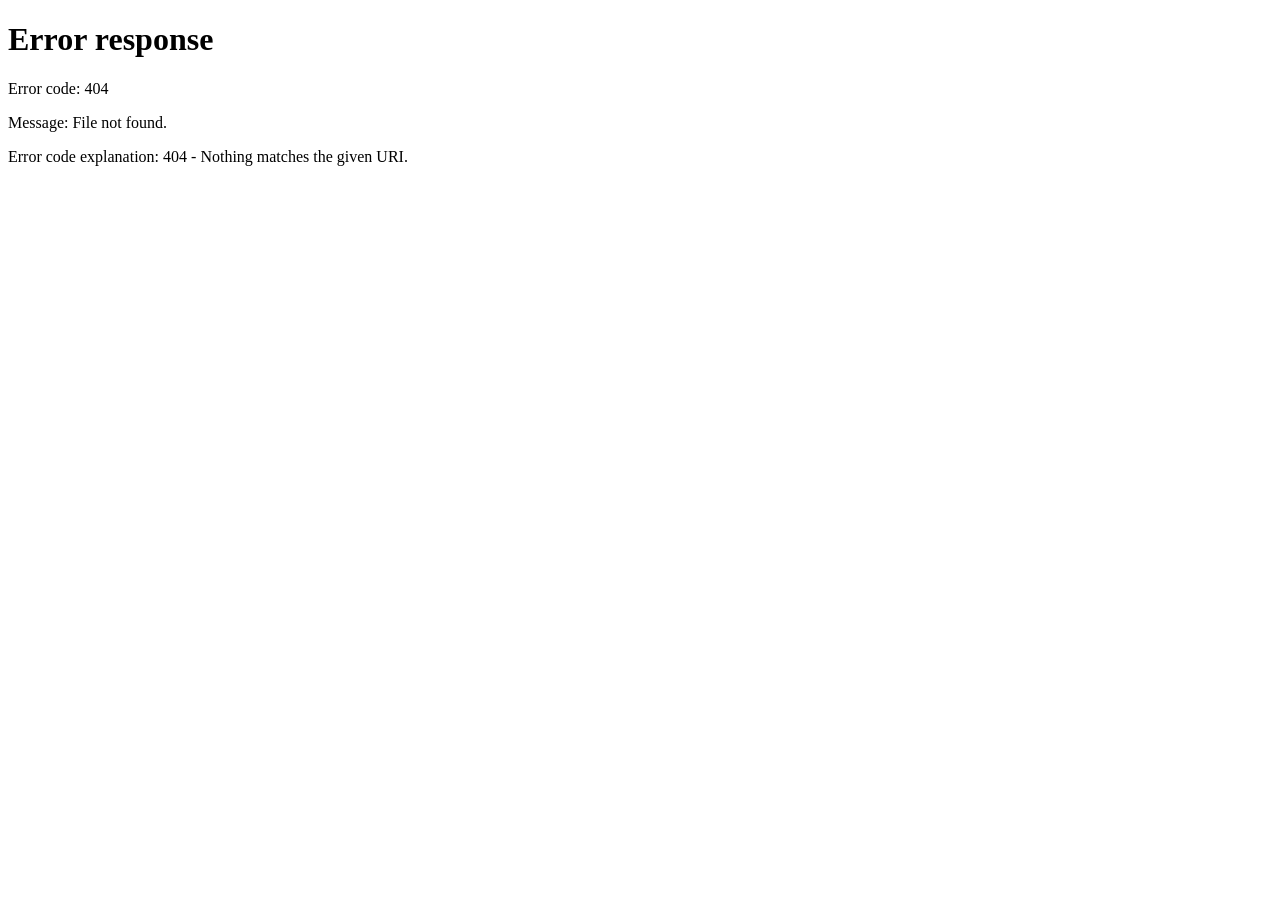
==== static/dashboard.html @ dd9fedff "fix: bind all sidebar platform items and plus icons directly to open Chrome OAuth popup modal" ====
<!DOCTYPE html>
<html lang="tr">
<head>
    <meta charset="UTF-8">
    <meta name="viewport" content="width=device-width, initial-scale=1.0">
    <title>biAjans - Yapay Zeka Sosyal Medya ve Pazarlama Asistanı</title>
    <!-- Google Fonts: Outfit & Plus Jakarta Sans -->
    <link rel="preconnect" href="https://fonts.googleapis.com">
    <link rel="preconnect" href="https://fonts.gstatic.com" crossorigin>
    <link href="https://fonts.googleapis.com/css2?family=Outfit:wght@300;400;500;600;700;800&family=Plus+Jakarta+Sans:wght@300;400;500;600;700&display=swap" rel="stylesheet">
    <!-- FontAwesome Icons -->
    <link rel="stylesheet" href="https://cdnjs.cloudflare.com/ajax/libs/font-awesome/6.4.0/css/all.min.css">
    <link rel="stylesheet" href="styles.css">
</head>
<body>
    <div class="app-layout">
        <!-- Metricool Style Top Bar -->
        <header class="top-bar animate-fade-in">
            <div class="top-bar-left">
                <div class="logo-area" style="cursor: pointer;" id="headerLogoArea">
                    <i class="fa-solid fa-wand-magic-sparkles logo-icon"></i>
                    <span class="logo-text">biAjans</span>
                </div>
                
                <!-- Horizontal Navigation Links (Metricool Signature) -->
                <nav class="top-nav">
                    <a href="#" class="top-nav-item" id="navAnalitik"><i class="fa-solid fa-chart-simple"></i> Analitik</a>
                    <a href="#" class="top-nav-item" id="navRakip"><i class="fa-solid fa-ranking-star"></i> Rakip Analizi</a>
                    <a href="#" class="top-nav-item" id="navRaporlama"><i class="fa-solid fa-file-invoice"></i> Raporlama <span class="tag-new">Yeni</span></a>
                    <a href="#" class="top-nav-item" id="navGelenKutusu"><i class="fa-solid fa-envelope"></i> Gelen Kutusu</a>
                    <a href="#" class="top-nav-item active" id="navPlanlama"><i class="fa-solid fa-calendar-days"></i> Planlama</a>
                    <a href="#" class="top-nav-item" id="navAkilliBaglantilar"><i class="fa-solid fa-link"></i> Akıllı Bağlantılar</a>
                    <a href="#" class="top-nav-item" id="navReklamlar"><i class="fa-solid fa-rectangle-ad"></i> Reklamlar</a>
                    <a href="#" class="top-nav-item" id="navSosyalMedyaUzmanligi"><i class="fa-solid fa-wand-magic-sparkles"></i> Sosyal Medya Uzmanlığı</a>
                </nav>
            </div>

            <div class="top-bar-right">
                <button class="btn-upgrade"><i class="fa-solid fa-crown"></i> Planınızı yükseltin</button>
                <div class="brand-dropdown">
                    <i class="fa-regular fa-user-circle"></i>
                    <select id="brandSelect">
                        <option value="global">Boş marka</option>
                        <option value="coffee">Local Coffee Shop</option>
                        <option value="fitness">Health & Fitness</option>
                    </select>
                </div>
                <div class="menu-sandwich" id="sandwichMenuBtn">
                    <i class="fa-solid fa-bars"></i>
                </div>
                
                <!-- Sandwich Dropdown Menu -->
                <div class="sandwich-dropdown hidden" id="sandwichDropdown">
                    <!-- Section 1 -->
                    <div class="sandwich-item yellow-highlight" id="sandAddBrand">
                        <div class="sandwich-icon-wrap yellow-bg">
                            <i class="fa-solid fa-gem text-yellow"></i>
                        </div>
                        <span>Marka ekle</span>
                    </div>
                    <div class="sandwich-item" id="sandConnections">
                        <div class="sandwich-icon-wrap blue-bg">
                            <i class="fa-solid fa-circle-nodes text-blue"></i>
                        </div>
                        <span>Bağlantılar</span>
                    </div>
                    <div class="sandwich-item" id="sandBrandSettings">
                        <div class="sandwich-icon-wrap blue-bg">
                            <i class="fa-solid fa-gear text-blue"></i>
                        </div>
                        <span>Marka ayarları</span>
                    </div>
                    
                    <div class="sandwich-divider"></div>
                    
                    <!-- Section 2 -->
                    <div class="sandwich-item yellow-highlight" id="sandUserMgmt">
                        <div class="sandwich-icon-wrap yellow-bg">
                            <i class="fa-solid fa-gem text-yellow"></i>
                        </div>
                        <span>Kullanıcı yönetimi</span>
                    </div>
                    <div class="sandwich-item" id="sandPlansBilling">
                        <div class="sandwich-icon-wrap blue-bg">
                            <i class="fa-solid fa-star text-blue"></i>
                        </div>
                        <span>Planlar ve faturalandırma</span>
                    </div>
                    <div class="sandwich-item yellow-highlight" id="sandMyTasks">
                        <div class="sandwich-icon-wrap yellow-bg">
                            <i class="fa-solid fa-gem text-yellow"></i>
                        </div>
                        <span>Görevlerim</span>
                    </div>
                    <div class="sandwich-item" id="sandAccountSettings">
                        <div class="sandwich-icon-wrap blue-bg">
                            <i class="fa-solid fa-gear text-blue"></i>
                        </div>
                        <span>Hesap ayarları</span>
                    </div>
                    
                    <div class="sandwich-spacer"></div>
                    
                    <!-- Footer Section -->
                    <div class="sandwich-item logout-item" id="sandLogout">
                        <div class="sandwich-icon-wrap red-bg">
                            <i class="fa-solid fa-right-from-bracket text-red"></i>
                        </div>
                        <span>Çıkış yap</span>
                    </div>
                </div>
            </div>
        </header>

        <!-- Sidebar & Main Content Wrapper -->
        <div class="workspace-wrapper">
            <!-- biAjans Left Sidebar with Collapsible Accordion Submenus -->
            <aside class="sidebar animate-fade-in">
                <nav class="platform-nav">
                    <a href="#" class="platform-item active" id="ozetBtn">
                        <i class="fa-solid fa-list-check"></i>
                        <span>Özet</span>
                    </a>
                    
                    <span class="platform-section-title">Bağlantılar</span>
                    
                    <!-- Instagram Group -->
                    <div class="platform-group" id="groupInstagram">
                        <a href="#" class="platform-item" id="sideInstagram">
                            <i class="fa-brands fa-instagram text-ig"></i>
                            <span>Instagram</span>
                            <span class="plus-icon" id="plusInstagram"><i class="fa-solid fa-plus"></i></span>
                            <span class="submenu-caret hidden" id="caretInstagram"><i class="fa-solid fa-chevron-right"></i></span>
                            <span class="active-dot hidden" id="dotInstagram"></span>
                        </a>
                        <div class="sidebar-submenu hidden" id="submenuInstagram">
                            <a href="#" class="submenu-item" data-action="analitik" data-platform="Instagram"><i class="fa-solid fa-chart-simple"></i> Analitik</a>
                            <a href="#" class="submenu-item" data-action="gelen-kutusu" data-platform="Instagram"><i class="fa-solid fa-envelope"></i> Gelen Kutusu</a>
                            <a href="#" class="submenu-item" data-action="planlama" data-platform="Instagram"><i class="fa-solid fa-calendar-days"></i> Planlama</a>
                        </div>
                    </div>

                    <!-- Facebook Group -->
                    <div class="platform-group" id="groupFacebook">
                        <a href="#" class="platform-item" id="sideFacebook">
                            <i class="fa-brands fa-facebook text-fb"></i>
                            <span>Facebook</span>
                            <span class="plus-icon" id="plusFacebook"><i class="fa-solid fa-plus"></i></span>
                            <span class="submenu-caret hidden" id="caretFacebook"><i class="fa-solid fa-chevron-right"></i></span>
                            <span class="active-dot hidden" id="dotFacebook"></span>
                        </a>
                        <div class="sidebar-submenu hidden" id="submenuFacebook">
                            <a href="#" class="submenu-item" data-action="analitik" data-platform="Facebook"><i class="fa-solid fa-chart-simple"></i> Analitik</a>
                            <a href="#" class="submenu-item" data-action="gelen-kutusu" data-platform="Facebook"><i class="fa-solid fa-envelope"></i> Gelen Kutusu</a>
                            <a href="#" class="submenu-item" data-action="planlama" data-platform="Facebook"><i class="fa-solid fa-calendar-days"></i> Planlama</a>
                        </div>
                    </div>

                    <!-- TikTok Group -->
                    <div class="platform-group" id="groupTiktok">
                        <a href="#" class="platform-item" id="sideTiktok">
                            <i class="fa-brands fa-tiktok text-tt"></i>
                            <span>TikTok</span>
                            <span class="plus-icon" id="plusTiktok"><i class="fa-solid fa-plus"></i></span>
                            <span class="submenu-caret hidden" id="caretTiktok"><i class="fa-solid fa-chevron-right"></i></span>
                            <span class="active-dot hidden" id="dotTiktok"></span>
                        </a>
                        <div class="sidebar-submenu hidden" id="submenuTiktok">
                            <a href="#" class="submenu-item" data-action="analitik" data-platform="TikTok"><i class="fa-solid fa-chart-simple"></i> Analitik</a>
                            <a href="#" class="submenu-item" data-action="gelen-kutusu" data-platform="TikTok"><i class="fa-solid fa-envelope"></i> Gelen Kutusu</a>
                            <a href="#" class="submenu-item" data-action="planlama" data-platform="TikTok"><i class="fa-solid fa-calendar-days"></i> Planlama</a>
                        </div>
                    </div>

                    <!-- YouTube Group -->
                    <div class="platform-group" id="groupYoutube">
                        <a href="#" class="platform-item" id="sideYoutube">
                            <i class="fa-brands fa-youtube text-yt"></i>
                            <span>YouTube</span>
                            <span class="plus-icon" id="plusYoutube"><i class="fa-solid fa-plus"></i></span>
                            <span class="submenu-caret hidden" id="caretYoutube"><i class="fa-solid fa-chevron-right"></i></span>
                            <span class="active-dot hidden" id="dotYoutube"></span>
                        </a>
                        <div class="sidebar-submenu hidden" id="submenuYoutube">
                            <a href="#" class="submenu-item" data-action="analitik" data-platform="YouTube"><i class="fa-solid fa-chart-simple"></i> Analitik</a>
                            <a href="#" class="submenu-item" data-action="gelen-kutusu" data-platform="YouTube"><i class="fa-solid fa-envelope"></i> Gelen Kutusu</a>
                            <a href="#" class="submenu-item" data-action="planlama" data-platform="YouTube"><i class="fa-solid fa-calendar-days"></i> Planlama</a>
                        </div>
                    </div>

                    <!-- LinkedIn Group (Connected out-of-the-box!) -->
                    <div class="platform-group" id="groupLinkedin">
                        <a href="#" class="platform-item connected" id="sideLinkedin">
                            <i class="fa-brands fa-linkedin text-li"></i>
                            <span>LinkedIn</span>
                            <span class="submenu-caret" id="caretLinkedin"><i class="fa-solid fa-chevron-right"></i></span>
                            <span class="active-dot" id="dotLinkedin"></span>
                        </a>
                        <div class="sidebar-submenu hidden" id="submenuLinkedin">
                            <a href="#" class="submenu-item" data-action="analitik" data-platform="LinkedIn"><i class="fa-solid fa-chart-simple"></i> Analitik</a>
                            <a href="#" class="submenu-item" data-action="gelen-kutusu" data-platform="LinkedIn"><i class="fa-solid fa-envelope"></i> Gelen Kutusu</a>
                            <a href="#" class="submenu-item" data-action="planlama" data-platform="LinkedIn"><i class="fa-solid fa-calendar-days"></i> Planlama</a>
                        </div>
                    </div>

                    <!-- WhatsApp Group -->
                    <div class="platform-group" id="groupWhatsapp">
                        <a href="#" class="platform-item" id="sideWhatsapp">
                            <i class="fa-brands fa-whatsapp" style="color: #25d366;"></i>
                            <span>WhatsApp Business</span>
                            <span class="plus-icon" id="plusWhatsapp"><i class="fa-solid fa-plus"></i></span>
                            <span class="submenu-caret hidden" id="caretWhatsapp"><i class="fa-solid fa-chevron-right"></i></span>
                            <span class="active-dot hidden" id="dotWhatsapp"></span>
                        </a>
                        <div class="sidebar-submenu hidden" id="submenuWhatsapp">
                            <a href="#" class="submenu-item" data-action="analitik" data-platform="WhatsApp"><i class="fa-solid fa-chart-simple"></i> Analitik</a>
                            <a href="#" class="submenu-item" data-action="gelen-kutusu" data-platform="WhatsApp"><i class="fa-solid fa-envelope"></i> Gelen Kutusu</a>
                            <a href="#" class="submenu-item" data-action="planlama" data-platform="WhatsApp"><i class="fa-solid fa-calendar-days"></i> Planlama</a>
                        </div>
                    </div>

                    <!-- Meta Ads Group -->
                    <div class="platform-group" id="groupMetaAds">
                        <a href="#" class="platform-item" id="sideMetaAds">
                            <i class="fa-solid fa-infinity text-fb"></i>
                            <span>Meta Ads</span>
                            <span class="plus-icon" id="plusMetaAds"><i class="fa-solid fa-plus"></i></span>
                            <span class="submenu-caret hidden" id="caretMetaAds"><i class="fa-solid fa-chevron-right"></i></span>
                            <span class="active-dot hidden" id="dotMetaAds"></span>
                        </a>
                        <div class="sidebar-submenu hidden" id="submenuMetaAds">
                            <a href="#" class="submenu-item" data-action="analitik" data-platform="Meta Ads"><i class="fa-solid fa-chart-simple"></i> Analitik</a>
                            <a href="#" class="submenu-item" data-action="reklamlar" data-platform="Meta Ads"><i class="fa-solid fa-rectangle-ad"></i> Reklamlar</a>
                        </div>
                    </div>

                    <!-- Google Ads Group -->
                    <div class="platform-group" id="groupGoogleAds">
                        <a href="#" class="platform-item" id="sideGoogleAds">
                            <i class="fa-solid fa-rectangle-ad" style="color: #f9ab00;"></i>
                            <span>Google Ads</span>
                            <span class="plus-icon" id="plusGoogleAds"><i class="fa-solid fa-plus"></i></span>
                            <span class="submenu-caret hidden" id="caretGoogleAds"><i class="fa-solid fa-chevron-right"></i></span>
                            <span class="active-dot hidden" id="dotGoogleAds"></span>
                        </a>
                        <div class="sidebar-submenu hidden" id="submenuGoogleAds">
                            <a href="#" class="submenu-item" data-action="analitik" data-platform="Google Ads"><i class="fa-solid fa-chart-simple"></i> Analitik</a>
                            <a href="#" class="submenu-item" data-action="reklamlar" data-platform="Google Ads"><i class="fa-solid fa-rectangle-ad"></i> Reklamlar</a>
                        </div>
                    </div>

                    <!-- TikTok Ads Group -->
                    <div class="platform-group" id="groupTiktokAds">
                        <a href="#" class="platform-item" id="sideTiktokAds">
                            <i class="fa-brands fa-tiktok text-tt"></i>
                            <span>TikTok Ads</span>
                            <span class="plus-icon" id="plusTiktokAds"><i class="fa-solid fa-plus"></i></span>
                            <span class="submenu-caret hidden" id="caretTiktokAds"><i class="fa-solid fa-chevron-right"></i></span>
                            <span class="active-dot hidden" id="dotTiktokAds"></span>
                        </a>
                        <div class="sidebar-submenu hidden" id="submenuTiktokAds">
                            <a href="#" class="submenu-item" data-action="analitik" data-platform="TikTok Ads"><i class="fa-solid fa-chart-simple"></i> Analitik</a>
                            <a href="#" class="submenu-item" data-action="reklamlar" data-platform="TikTok Ads"><i class="fa-solid fa-rectangle-ad"></i> Reklamlar</a>
                        </div>
                    </div>
                    
                    <button class="btn-add-connection"><i class="fa-solid fa-plus"></i> Daha fazla bağlantı</button>
                </nav>

                <!-- Sidebar Footer Links -->
                <div class="sidebar-footer">
                    <a href="#" class="footer-item" id="sideRaporlama"><i class="fa-solid fa-file-export"></i> Raporlama <span class="tag-new">Yeni</span></a>
                    <a href="#" class="footer-item" id="sideHashtag"><i class="fa-solid fa-hashtag"></i> Hashtag Takipçisi</a>
                    <a href="#" class="footer-item" id="sideRakip"><i class="fa-solid fa-ranking-star"></i> Rakip Analizi</a>
                    <a href="#" class="footer-item" id="sideCRM"><i class="fa-solid fa-users-viewfinder" style="color: #6366f1;"></i> AI CRM & Satış Paneli <span class="tag-new">Yeni</span></a>
                    <a href="#" class="footer-item" id="sideKlavuz"><i class="fa-solid fa-circle-question"></i> Bağlantı Kılavuzu</a>
                    <a href="#" class="footer-item" id="hesapAyarlariSideBtn"><i class="fa-solid fa-circle-user"></i> Hesap ayarları</a>
                    <a href="#" class="footer-item" id="markaAyarlariSideBtn"><i class="fa-solid fa-sliders"></i> Marka ayarları</a>
                    <a href="#" class="footer-item" id="markaAyarlariBtn" style="display:none;"></a>
                </div>
            </aside>

            <!-- Main Scrollable Workspace (Light Theme Dashboard) -->
            <div class="main-content">
                <div class="workspace-area">
                    <!-- biAjans Command Center Dashboard -->
                    <main class="dashboard-grid">
                        <!-- Welcome Header Banner -->
                        <div class="dashboard-welcome-banner animate-slide-up">
                            <div class="welcome-text-container">
                                <h1 id="dashboardWelcomeHeader">Merhaba! 👋</h1>
                                <p>Markanızın performansını, sosyal medya yönetimini, yayın takvimini ve planlanan içeriklerini tek bir akıllı panelden yönetin.</p>
                            </div>
                            <div class="brand-quick-badge" id="dashboardBrandBadge">
                                <img id="dashboardBrandAvatar" src="https://images.unsplash.com/photo-1534528741775-53994a69daeb?w=80&q=80" alt="Brand Logo">
                                <div>
                                    <span class="brand-badge-industry" id="dashboardBrandIndustry">-</span>
                                    <span class="brand-badge-status"><i class="fa-solid fa-circle-check"></i> Aktif Marka</span>
                                </div>
                            </div>
                        </div>

                        <!-- 4-Column Stats Grid -->
                        <div class="dashboard-stats-grid animate-slide-up">
                            <div class="stat-card glass-card">
                                <div class="stat-icon-wrapper ig-bg"><i class="fa-solid fa-chart-line"></i></div>
                                <div class="stat-info">
                                    <span class="stat-label">Toplam Etkileşim</span>
                                    <h3 id="statEngagement">-</h3>
                                    <span class="stat-change positive"><i class="fa-solid fa-arrow-trend-up"></i> +12.4%</span>
                                </div>
                            </div>
                            <div class="stat-card glass-card">
                                <div class="stat-icon-wrapper fb-bg"><i class="fa-regular fa-calendar-days"></i></div>
                                <div class="stat-info">
                                    <span class="stat-label">Planlanmış Gönderi</span>
                                    <h3 id="statScheduled">-</h3>
                                    <span class="stat-subtext">Bu ay yayınlanacak</span>
                                </div>
                            </div>
                            <div class="stat-card glass-card">
                                <div class="stat-icon-wrapper ad-bg"><i class="fa-solid fa-wallet"></i></div>
                                <div class="stat-info">
                                    <span class="stat-label">Aylık Reklam Bütçesi</span>
                                    <h3 id="statBudget">-</h3>
                                    <span class="stat-subtext" id="statBudgetPeriod">Haziran Dönemi</span>
                                </div>
                            </div>
                            <div class="stat-card glass-card">
                                <div class="stat-icon-wrapper health-bg"><i class="fa-solid fa-heart-pulse"></i></div>
                                <div class="stat-info">
                                    <span class="stat-label">Bağlantı Sağlığı</span>
                                    <h3 id="statHealth">-</h3>
                                    <span class="stat-health-bar-container">
                                        <span class="stat-health-bar" id="statHealthBar" style="width: 0%"></span>
                                    </span>
                                </div>
                            </div>
                        </div>

                        <!-- Split Two-Column Workspace Layout -->
                        <div class="dashboard-workspace-grid">
                            <!-- Left Column: Composer Form and Results -->
                            <div class="workspace-left-column">
                                <!-- AI Post Composer Card -->
                                <section class="card input-section animate-slide-up">
                            <div class="card-header" style="flex-wrap: wrap; gap: 10px;">
                                <div style="display: flex; align-items: center; gap: 8px;">
                                    <span class="badge-ai">AI ENGINE</span>
                                    <h2>AI Çok Kanallı İçerik Planlayıcı (Composer)</h2>
                                </div>
                                <div style="display: flex; align-items: center; gap: 8px; background: #f1f5f9; padding: 5px 12px; border-radius: 20px; border: 1px solid #e2e8f0;">
                                    <i class="fa-solid fa-brain" style="color: #6366f1; font-size: 11px;"></i>
                                    <span style="font-size: 10px; font-weight: 800; text-transform: uppercase; color: #475569; letter-spacing: 0.5px; margin-right: 4px;">Model:</span>
                                    <select id="openrouterModelSelectComposer" style="background: transparent; border: none; color: #0f172a; font-size: 11.5px; font-weight: 700; outline: none; cursor: pointer; padding: 2px 20px 2px 0; -webkit-appearance: none; -moz-appearance: none; appearance: none; background-image: url('data:image/svg+xml;charset=US-ASCII,%3Csvg%20xmlns%3D%22http%3A%2F%2Fwww.w3.org%2F2000%2Fsvg%22%20width%3D%22292.4%22%20height%3D%22292.4%22%3E%3Cpath%20fill%3D%22%23475569%22%20d%3D%22M287%2069.4a17.6%2017.6%200%200%200-13-5.4H18.4c-5%200-9.3%201.8-12.9%205.4A17.6%2017.6%200%200%200%200%2082.2c0%205%201.8%209.3%205.4%2012.9l128%20127.9c3.6%203.6%207.8%205.4%2012.8%205.4s9.2-1.8%2012.8-5.4L287%2095c3.5-3.5%205.4-7.8%205.4-12.8%200-5-1.9-9.2-5.5-12.8z%22%2F%3E%3C%2Fsvg%3E'); background-repeat: no-repeat; background-position: right center; background-size: 8px auto;">
                                        <optgroup label="Sistem Varsayılanı">
                                            <option value="default" style="background-color: #ffffff; color: #0f172a;">Sistem Varsayılanı (Gemini 1.5 Pro)</option>
                                        </optgroup>
                                        <optgroup label="OpenRouter">
                                            <option value="openai/gpt-5.5" style="background-color: #ffffff; color: #0f172a;">openai/gpt-5.5 (GPT-5.5 Flagship)</option>
                                            <option value="openai/gpt-5.5-pro" style="background-color: #ffffff; color: #0f172a;">openai/gpt-5.5-pro (GPT-5.5 Pro)</option>
                                            <option value="openai/gpt-5-mini" style="background-color: #ffffff; color: #0f172a;">openai/gpt-5-mini (GPT-5 Mini)</option>
                                            <option value="anthropic/claude-fable-5" style="background-color: #ffffff; color: #0f172a;">anthropic/claude-fable-5 (Claude Fable 5 Flagship)</option>
                                            <option value="anthropic/claude-opus-4.8" style="background-color: #ffffff; color: #0f172a;">anthropic/claude-opus-4.8 (Claude Opus 4.8)</option>
                                            <option value="google/gemini-3.5-flash" style="background-color: #ffffff; color: #0f172a;">google/gemini-3.5-flash (Gemini 3.5 Flash)</option>
                                            <option value="google/gemini-3.1-pro-preview" style="background-color: #ffffff; color: #0f172a;">google/gemini-3.1-pro (Gemini 3.1 Pro)</option>
                                            <option value="deepseek/deepseek-v4-pro" style="background-color: #ffffff; color: #0f172a;">deepseek/deepseek-v4-pro (DeepSeek V4 Pro)</option>
                                            <option value="deepseek/deepseek-r1" style="background-color: #ffffff; color: #0f172a;">deepseek/deepseek-r1 (DeepSeek R1)</option>
                                            <option value="qwen/qwen3.7-max" style="background-color: #ffffff; color: #0f172a;">qwen/qwen3.7-max (Qwen 3.7 Max)</option>
                                            <option value="x-ai/grok-4.3" style="background-color: #ffffff; color: #0f172a;">x-ai/grok-4.3 (Grok 4.3)</option>
                                            <option value="google/gemma-4-31b-it:free" style="background-color: #ffffff; color: #0f172a;">google/gemma-4-31b-it:free (Ücretsiz Gemma 4)</option>
                                            <option value="deepseek/deepseek-r1:free" style="background-color: #ffffff; color: #0f172a;">deepseek/deepseek-r1:free (Ücretsiz DeepSeek R1)</option>
                                        </optgroup>
                                        <optgroup label="OpenAI (Direkt)">
                                            <option value="openai:gpt-5.5" style="background-color: #ffffff; color: #0f172a;">gpt-5.5 (GPT-5.5 Flagship)</option>
                                            <option value="openai:gpt-5-mini" style="background-color: #ffffff; color: #0f172a;">gpt-5-mini (GPT-5 Mini)</option>
                                            <option value="openai:gpt-4o" style="background-color: #ffffff; color: #0f172a;">gpt-4o (GPT-4o)</option>
                                            <option value="openai:gpt-4o-mini" style="background-color: #ffffff; color: #0f172a;">gpt-4o-mini (GPT-4o Mini)</option>
                                            <option value="openai:o1" style="background-color: #ffffff; color: #0f172a;">o1 (OpenAI o1)</option>
                                            <option value="openai:o3-mini" style="background-color: #ffffff; color: #0f172a;">o3-mini (OpenAI o3-mini)</option>
                                        </optgroup>
                                        <optgroup label="Anthropic Claude (Direkt)">
                                            <option value="anthropic:claude-fable-5" style="background-color: #ffffff; color: #0f172a;">claude-fable-5 (Claude Fable 5 Flagship)</option>
                                            <option value="anthropic:claude-opus-4.8" style="background-color: #ffffff; color: #0f172a;">claude-opus-4.8 (Claude Opus 4.8)</option>
                                            <option value="anthropic:claude-3-7-sonnet-20250219" style="background-color: #ffffff; color: #0f172a;">claude-3-7-sonnet (Claude 3.7 Sonnet)</option>
                                        </optgroup>
                                        <optgroup label="Google Gemini (Direkt)">
                                            <option value="gemini:gemini-3.5-flash" style="background-color: #ffffff; color: #0f172a;">gemini-3.5-flash (Gemini 3.5 Flash)</option>
                                            <option value="gemini:gemini-3.1-pro-preview" style="background-color: #ffffff; color: #0f172a;">gemini-3.1-pro (Gemini 3.1 Pro)</option>
                                            <option value="gemini:gemini-2.5-flash" style="background-color: #ffffff; color: #0f172a;">gemini-2.5-flash (Gemini 2.5 Flash)</option>
                                            <option value="gemini:gemini-2.5-pro" style="background-color: #ffffff; color: #0f172a;">gemini-2.5-pro (Gemini 2.5 Pro)</option>
                                        </optgroup>
                                    </select>
                                </div>
                            </div>
                            <p class="description">Kampanya veya ürün fikrinizi buraya yazın. OpenRouter Yapay Zeka asistanı; bağlı tüm kanallarınız için tek tıkla etkileyici açıklamalar, kancalar, video senaryoları ve yapay zeka görsel promptları hazırlayacaktır.</p>
                            
                            <form id="generateForm" class="prompt-form">
                                <div class="textarea-wrapper">
                                    <textarea 
                                        id="userPrompt" 
                                        placeholder="Örn: Gurme lezzet arayan kahveseverler için özel taze kavrulmuş Etiyopya çekirdeklerimizin lansmanını yapıyoruz. Kokusu ve aroması üzerinde duran dikkat çekici lansman içerikleri tasarla..."
                                        required></textarea>
                                    <div class="char-count"><span id="charNum">0</span> karakter</div>
                                </div>
                                <div style="display: grid; grid-template-columns: 1fr 1fr; gap: 12px; margin-top: 10px;">
                                    <input type="url" id="mediaUrlInput" class="form-control" placeholder="Görsel veya Video URL'si..." style="padding: 12px; background: #26273b; border: 1px solid #363a4f; color: white; border-radius: 8px; width: 100%; box-sizing: border-box;" />
                                    <div style="position: relative; overflow: hidden; display: flex; align-items: center; justify-content: center; border: 1px dashed #4f46e5; border-radius: 8px; background: rgba(79, 70, 229, 0.05); cursor: pointer; height: 44px;">
                                        <span style="font-size: 12px; font-weight: 700; color: #6366f1; font-family: var(--font-body);"><i class="fa-solid fa-cloud-arrow-up"></i> Yerel Medya Yükle</span>
                                        <input type="file" id="postFileInput" accept="image/*,video/*" style="position: absolute; left: 0; top: 0; opacity: 0; width: 100%; height: 100%; cursor: pointer;" />
                                    </div>
                                </div>
                                
                                <div class="form-row-actions">
                                    <div class="target-channels-checklist">
                                        <span class="label-tiny">Demolarda Planlanacak Kanallar:</span>
                                        <label class="channel-check-pill checked"><input type="checkbox" checked><i class="fa-brands fa-instagram text-ig"></i> Instagram</label>
                                        <label class="channel-check-pill checked"><input type="checkbox" checked><i class="fa-brands fa-facebook text-fb"></i> Facebook</label>
                                        <label class="channel-check-pill checked"><input type="checkbox" checked><i class="fa-brands fa-youtube text-yt"></i> YouTube</label>
                                        <label class="channel-check-pill checked"><input type="checkbox" checked><i class="fa-brands fa-x-twitter text-x" style="color: #000000;"></i> X (Twitter)</label>
                                        <label class="channel-check-pill checked"><input type="checkbox" checked><i class="fa-brands fa-linkedin text-li" style="color: #0077b5;"></i> LinkedIn</label>
                                        <label class="channel-check-pill checked"><input type="checkbox" checked><i class="fa-brands fa-tiktok text-tt" style="color: #000000;"></i> TikTok</label>
                                    </div>
                                    <button type="submit" class="btn btn-primary" id="submitBtn">
                                        <span class="btn-text"><i class="fa-solid fa-wand-magic-sparkles"></i> Kampanya Tasarla & Planla</span>
                                        <i class="fa-solid fa-circle-notch fa-spin btn-spinner hidden"></i>
                                    </button>
                                </div>
                            </form>
                        </section>

                        <!-- Dynamic Campaign Workspace Results -->
                        <section class="results-section hidden" id="resultsSection">
                            <div class="results-header animate-fade-in">
                                <h3>Sosyal Medya Yayın Planı (Campaign Workspace)</h3>
                                <button class="btn btn-outline-all" id="resetBtn">
                                    <i class="fa-solid fa-rotate-left"></i> Yeni Kampanya Başlat
                                </button>
                            </div>

                            <div class="results-grid">
                                <!-- Left: Platform Copywriting Editors -->
                                <div class="card result-card copy-card animate-slide-up">
                                    <div class="card-title-bar">
                                        <div class="tab-navigation" id="platformTabs">
                                            <button class="tab-btn active" data-tab="instagram">
                                                <i class="fa-brands fa-instagram text-ig"></i> Instagram
                                            </button>
                                            <button class="tab-btn" data-tab="facebook">
                                                <i class="fa-brands fa-facebook text-fb"></i> Facebook
                                            </button>
                                            <button class="tab-btn" data-tab="youtube">
                                                <i class="fa-brands fa-youtube text-yt"></i> YouTube
                                            </button>
                                        </div>
                                        <button class="action-btn" id="publishCaptionBtn" title="Hemen Yayınla" style="margin-right: 8px; color: #10b981; border-color: #10b981;">
                                            <i class="fa-solid fa-paper-plane"></i> <span style="font-size: 11px; font-family: inherit; font-weight: 600;">Yayınla</span>
                                        </button>
                                        <button class="action-btn" id="copyCaptionBtn" title="Metni Panoya Kopyala">
                                            <i class="fa-regular fa-copy"></i>
                                        </button>
                                    </div>
                                    
                                    <!-- Instagram platform data -->
                                    <div class="tab-content" id="instagramContent">
                                        <div class="caption-container" id="instagramCaption" contenteditable="true" style="outline: none; border: 1.5px dashed rgba(99, 102, 241, 0.3); border-radius: 6px; padding: 12px; min-height: 120px; font-weight: 500; background: #fafafa;"></div>
                                    </div>
                                    
                                    <!-- Facebook platform data -->
                                    <div class="tab-content hidden" id="facebookContent">
                                        <div class="caption-container" id="facebookCaption" contenteditable="true" style="outline: none; border: 1.5px dashed rgba(99, 102, 241, 0.3); border-radius: 6px; padding: 12px; min-height: 120px; font-weight: 500; background: #fafafa;"></div>
                                    </div>
                                    
                                    <!-- YouTube platform data -->
                                    <div class="tab-content hidden" id="youtubeContent">
                                        <div class="youtube-title-box">
                                            <span class="yt-label">YouTube Video Başlığı</span>
                                            <h4 id="youtubeTitle" contenteditable="true" style="outline: none; border-bottom: 1.5px dashed rgba(99, 102, 241, 0.3); padding-bottom: 4px; font-weight: 800;"></h4>
                                        </div>
                                        <div class="caption-container" id="youtubeDescription" contenteditable="true" style="outline: none; border: 1.5px dashed rgba(99, 102, 241, 0.3); border-radius: 6px; padding: 12px; min-height: 120px; font-weight: 500; background: #fafafa;"></div>
                                        <div class="youtube-script-box">
                                            <span class="yt-label">Video Akış / Senaryo Taslağı</span>
                                            <div class="script-outline-container" id="youtubeScript" contenteditable="true" style="outline: none; border: 1.5px dashed rgba(99, 102, 241, 0.3); border-radius: 6px; padding: 12px; min-height: 120px; font-weight: 500; background: #fafafa;"></div>
                                        </div>
                                    </div>
                                    
                                    <!-- Tags area -->
                                    <div class="hashtags-section">
                                        <h4 id="tagsHeaderTitle">Stratejik Hashtag'ler</h4>
                                        <div class="hashtags-wrapper" id="hashtagsOutput"></div>
                                        <button class="btn-text-action" id="copyHashtagsBtn">
                                            <i class="fa-solid fa-hashtag"></i> <span id="copyTagsBtnText">Tüm Hashtag'leri Kopyala</span>
                                        </button>
                                    </div>

                                    <!-- DALL-E prompt -->
                                    <div class="prompt-box-section margin-top-lg">
                                        <h4>Görsel Tasarım Yapay Zeka Promptu</h4>
                                        <div class="prompt-box-container">
                                            <p id="promptBoxOutput"></p>
                                            <button class="action-btn" id="copyPromptBtn" title="Promptu Kopyala">
                                                <i class="fa-regular fa-copy"></i>
                                            </button>
                                        </div>
                                    </div>
                                </div>

                                <!-- Right: Interactive Phone Preview Mockups -->
                                <div class="card result-card simulator-card animate-slide-up" style="animation-delay: 0.1s;">
                                    <div class="card-title-bar">
                                        <h3><i class="fa-solid fa-mobile-screen-button"></i> Canlı Önizleme Simülatörü</h3>
                                        <span class="badge-live">Metricool Planlayıcı</span>
                                    </div>
                                    
                                    <div class="mockup-phone-frame">
                                        <div class="phone-notch"></div>
                                        
                                        <!-- Instagram simulation -->
                                        <div class="sim-feed-post" id="instagramMockup">
                                            <div class="post-header">
                                                <img src="https://images.unsplash.com/photo-1534528741775-53994a69daeb?w=80&q=80" alt="Avatar" class="post-avatar">
                                                <div class="post-meta">
                                                    <h4>brand_workspace <i class="fa-solid fa-circle-check text-li"></i></h4>
                                                    <span>Instagram Planlı Gönderi</span>
                                                </div>
                                                <i class="fa-solid fa-ellipsis post-more-btn"></i>
                                            </div>
                                            <div class="sim-image-area">
                                                <div class="image-loader" id="imageLoader">
                                                    <i class="fa-solid fa-spinner fa-spin"></i>
                                                    <span>Görsel Çiziliyor...</span>
                                                </div>
                                                <img src="" alt="Campaign Image" id="simulatedImage" class="visual-preview">
                                            </div>
                                            <div class="post-interactions">
                                                <div class="interactions-left">
                                                    <i class="fa-regular fa-heart"></i>
                                                    <i class="fa-regular fa-comment"></i>
                                                    <i class="fa-regular fa-paper-plane"></i>
                                                </div>
                                                <i class="fa-regular fa-bookmark"></i>
                                            </div>
                                            <div class="post-likes">
                                                <span><strong>1,248 beğeni</strong></span>
                                            </div>
                                            <div class="post-caption-box">
                                                <p><strong>brand_workspace</strong> <span id="instagramMockupText"></span></p>
                                                <span class="post-tags" id="instagramMockupTags"></span>
                                            </div>
                                        </div>

                                        <!-- Facebook simulation -->
                                        <div class="sim-feed-post hidden" id="facebookMockup">
                                            <div class="post-header">
                                                <img src="https://images.unsplash.com/photo-1534528741775-53994a69daeb?w=80&q=80" alt="Avatar" class="post-avatar">
                                                <div class="post-meta">
                                                    <h4>Brand Facebook Page <i class="fa-solid fa-circle-check text-li"></i></h4>
                                                    <span>Facebook Planlı Gönderi</span>
                                                </div>
                                                <i class="fa-solid fa-ellipsis post-more-btn"></i>
                                            </div>
                                            <div class="fb-post-caption">
                                                <p id="facebookMockupText"></p>
                                                <span class="post-tags" id="facebookMockupTags"></span>
                                            </div>
                                            <div class="sim-image-area">
                                                <img src="" alt="Campaign Image" class="visual-preview simulatedImageFB">
                                            </div>
                                            <div class="fb-cta-bar">
                                                <div class="cta-left">
                                                    <span>METRICOOL.COM</span>
                                                    <h5>Kampanyayı İncelemek İçin Tıklayın!</h5>
                                                </div>
                                                <button class="fb-cta-btn">Hemen Git</button>
                                            </div>
                                            <div class="fb-post-likes">
                                                <span class="fb-like-icons"><i class="fa-solid fa-thumbs-up"></i><i class="fa-solid fa-heart"></i></span>
                                                <span>Siz ve 258 diğer kişi</span>
                                            </div>
                                        </div>

                                        <!-- YouTube video frame simulation -->
                                        <div class="sim-feed-post hidden" id="youtubeMockup">
                                            <div class="yt-video-player">
                                                <img src="" alt="Video Thumbnail" class="visual-preview simulatedImageYT">
                                                <div class="yt-play-button">
                                                    <i class="fa-solid fa-play"></i>
                                                </div>
                                                <div class="yt-timeline-bar">
                                                    <div class="timeline-progress"></div>
                                                    <div class="timeline-handle"></div>
                                                </div>
                                            </div>
                                            <div class="yt-video-details">
                                                <h4 id="youtubeMockupTitle"></h4>
                                                <span class="yt-views-meta">Planlanan YouTube Videosu/Shorts</span>
                                                <div class="yt-channel-row">
                                                    <div class="yt-channel-info">
                                                        <img src="https://images.unsplash.com/photo-1534528741775-53994a69daeb?w=80&q=80" alt="Avatar" class="yt-channel-avatar">
                                                        <div>
                                                            <h5>Brand Channel</h5>
                                                            <span>12.5K Abone</span>
                                                        </div>
                                                    </div>
                                                    <button class="yt-sub-btn">Abone Ol</button>
                                                </div>
                                                <div class="yt-mock-desc-box">
                                                    <p id="youtubeMockupText"></p>
                                                    <span class="yt-mock-tags" id="youtubeMockupTags"></span>
                                                </div>
                                            </div>
                                        </div>
                                    </div>
                                    
                                    <div class="sim-footer-actions margin-top-md">
                                        <a href="" target="_blank" id="downloadImageBtn" class="btn btn-outline-all full-width">
                                            <i class="fa-solid fa-download"></i> Planlanan Görseli İndir
                                        </a>
                                    </div>
                                </div>

                                <!-- AI Odak Grubu (Focus Group) Simülatörü -->
                                <div class="card result-card focus-group-card animate-slide-up" style="animation-delay: 0.2s; margin-top: 20px; grid-column: 1 / -1; background: #ffffff; border: 1px solid var(--card-border); border-radius: 12px; padding: 24px; box-shadow: 0 4px 10px rgba(0,0,0,0.02);">
                                    <div class="card-title-bar" style="display: flex; justify-content: space-between; align-items: center; border-bottom: 1.5px solid #f1f5f9; padding-bottom: 12px; margin-bottom: 20px;">
                                        <div style="display: flex; align-items: center; gap: 8px;">
                                            <span class="badge-ai" style="background: #10b981; color: white; border-radius: 4px; padding: 2px 8px; font-size: 10px; font-weight: bold;">AI SIMULATION</span>
                                            <h3 style="margin: 0; font-size: 15px; font-weight: 800; color: #1e293b;"><i class="fa-solid fa-users" style="color: #10b981; margin-right: 4px;"></i> Yayın öncesi AI odak grubu simülasyonu</h3>
                                        </div>
                                        <button class="btn btn-primary" id="btnRunFocusGroupSimulation" style="font-size: 12px; padding: 8px 16px; background-color: #10b981; border: none; border-radius: 6px; font-weight: bold; cursor: pointer; color: white; display: flex; align-items: center; gap: 6px;">
                                            <i class="fa-solid fa-play"></i> Simülasyonu Çalıştır
                                        </button>
                                    </div>
                                    
                                    <p style="font-size: 12.5px; color: #64748b; line-height: 1.5; margin-bottom: 20px;">
                                        Oluşturduğunuz içerik metnini, marka ve sektör bağlamında hedef kitlenizi yansıtan 3 farklı yapay zekâ alıcı tipine göstererek ilgi derecelerini ve yorumlarını anlık test edin.
                                    </p>

                                    <!-- Simülasyon Personaları Grid -->
                                    <div id="focusGroupPersonasGrid" style="display: grid; grid-template-columns: repeat(auto-fit, minmax(220px, 1fr)); gap: 16px;">
                                        <div style="grid-column: 1/-1; text-align: center; color: #64748b; padding: 30px; font-weight: 600; background: #f8fafc; border-radius: 8px; border: 1px dashed #cbd5e1; font-family: var(--font-body);">
                                            <i class="fa-solid fa-users" style="font-size: 24px; margin-bottom: 8px; color: #94a3b8; display: block;"></i>
                                            Simülasyon henüz çalıştırılmadı. Metninizi hazırladıktan veya görselinizi yükledikten sonra yukarıdaki "Simülasyonu Çalıştır" butonuna tıklayın.
                                        </div>
                                    </div>
                                </div>
                            </div>
                        </section>
                        
                        </div> <!-- Close workspace-left-column -->

                        <!-- Right Column: Brand Profile & Onboarding + Today's Schedule -->
                        <div class="workspace-right-column">
                            <!-- Brand Card / Quick Profile -->
                            <div class="card brand-profile-card glass-card animate-slide-up">
                                <h3><i class="fa-solid fa-briefcase"></i> Marka Profili & Kurulum</h3>
                                <div class="brand-profile-onboarding">
                                    <div class="onboarding-progress-circle-wrapper">
                                        <div class="progress-circle-container">
                                            <svg class="progress-ring" width="80" height="80">
                                                <circle class="progress-ring__circle-bg" stroke="#f1f5f9" stroke-width="6" fill="transparent" r="34" cx="40" cy="40"/>
                                                <circle class="progress-ring__circle" id="onboardingProgressCircle" stroke="#6366f1" stroke-width="6" fill="transparent" r="34" cx="40" cy="40" stroke-dasharray="213.6" stroke-dashoffset="213.6"/>
                                            </svg>
                                            <div class="progress-text" id="onboardingProgressText">0%</div>
                                        </div>
                                        <div class="onboarding-status-info">
                                            <h4 id="onboardingStatusTitle">Kurulum Başlanmadı</h4>
                                            <p id="onboardingStatusDesc">Sosyal medya kurulum adımlarını tamamlayın.</p>
                                        </div>
                                    </div>
                                    <ul class="onboarding-checklist-summary">
                                        <li id="sumObStep1"><i class="fa-regular fa-circle" style="color: #cbd5e1;"></i> Profil Bilgileri</li>
                                        <li id="sumObStep2"><i class="fa-regular fa-circle" style="color: #cbd5e1;"></i> Sosyal Ağ Bağlantıları</li>
                                        <li id="sumObStep3"><i class="fa-regular fa-circle" style="color: #cbd5e1;"></i> Yapay Zeka Kurulumu</li>
                                    </ul>
                                </div>

                                <div class="brand-connected-accounts-section">
                                    <h4>Bağlı Sosyal Ağlar</h4>
                                    <div class="dashboard-connected-networks" id="dashboardConnectedNetworks">
                                        <!-- Dynamic active networks icons go here -->
                                    </div>
                                </div>
                                
                                <div class="quick-actions-list">
                                    <h4>Hızlı İşlemler</h4>
                                    <a href="#" class="quick-action-link" id="actionEditBrand"><i class="fa-solid fa-pen-to-square"></i> Marka Ayarlarını Düzenle</a>
                                    <a href="#" class="quick-action-link" id="actionConnectSocials"><i class="fa-solid fa-circle-plus"></i> Yeni Hesap Bağla</a>
                                    <a href="#" class="quick-action-link" id="actionGoAnalytics"><i class="fa-solid fa-chart-line"></i> Analiz Paneline Git</a>
                                </div>
                            </div>

                            <!-- Günün Gönderileri / Timeline Widget -->
                            <div class="card timeline-card glass-card animate-slide-up" style="animation-delay: 0.1s;">
                                <div class="timeline-header">
                                    <h3><i class="fa-solid fa-calendar-day"></i> Günün Gönderileri</h3>
                                    <span class="badge-timeline" id="timelineDateBadge">Bugün</span>
                                </div>
                                <div class="timeline-list" id="miniTimelineList">
                                    <!-- Dynamically Rendered Timeline Items -->
                                </div>
                            </div>
                        </div> <!-- Close workspace-right-column -->
                    </div> <!-- Close dashboard-workspace-grid -->
                </main>





                    <!-- Settings Section (Account, Access, Plans, Integrations, API) -->
                    <section class="card settings-section hidden animate-slide-up" id="settingsSection" style="padding: 30px; background-color: #ffffff; border-radius: 16px; border: 1px solid rgba(226, 232, 240, 0.8); text-align: left; box-shadow: 0 4px 20px rgba(0,0,0,0.02); font-family: var(--font-body);">
                        <div class="settings-header" style="margin-bottom: 24px; border-bottom: 1px solid #f1f5f9; padding-bottom: 15px;">
                            <h2 style="font-size: 22px; font-weight: 900; color: #0f172a; margin: 0; font-family: var(--font-header);">Ayarlar</h2>
                        </div>

                        <!-- Sub-tabbar (Premium Metricool Style Horizontal Navigation) -->
                        <div class="settings-tabs-wrapper" style="margin-bottom: 30px; border-bottom: 1.5px solid #f1f5f9;">
                            <div class="settings-tab-navigation" style="display: flex; gap: 24px; flex-wrap: wrap;">
                                <button class="settings-tab-btn active" data-settings-tab="hesap" style="font-weight: 700; font-size: 13.5px; border: none; background: none; color: #64748b; padding: 12px 4px; border-bottom: 3px solid #6366f1; cursor: pointer; transition: all 0.2s ease;">Hesap</button>
                                <button class="settings-tab-btn" data-settings-tab="erisim" style="font-weight: 700; font-size: 13.5px; border: none; background: none; color: #64748b; padding: 12px 4px; border-bottom: 3px solid transparent; cursor: pointer; transition: all 0.2s ease;">Erişim</button>
                                <button class="settings-tab-btn" data-settings-tab="planlar" style="font-weight: 700; font-size: 13.5px; border: none; background: none; color: #64748b; padding: 12px 4px; border-bottom: 3px solid transparent; cursor: pointer; transition: all 0.2s ease;">Planlar ve faturalandırma</button>
                                <button class="settings-tab-btn" data-settings-tab="connections-settings" style="font-weight: 700; font-size: 13.5px; border: none; background: none; color: #64748b; padding: 12px 4px; border-bottom: 3px solid transparent; cursor: pointer; transition: all 0.2s ease;">Entegrasyonlar</button>
                                <button class="settings-tab-btn" data-settings-tab="ai-settings" style="font-weight: 700; font-size: 13.5px; border: none; background: none; color: #64748b; padding: 12px 4px; border-bottom: 3px solid transparent; cursor: pointer; transition: all 0.2s ease; display: flex; align-items: center; gap: 5px;">API <i class="fa-solid fa-gem" style="color: #84cc16; font-size: 11px;"></i></button>
                            </div>
                        </div>

                        <!-- Tab Content 1: Hesap (Account Settings) -->
                        <div class="settings-tab-content" id="hesap-tab">
                            <!-- Kişisel bilgiler -->
                            <div class="settings-form-section" style="margin-bottom: 35px;">
                                <h3 style="font-size: 14.5px; font-weight: 800; color: #0f172a; margin-bottom: 18px; border-left: 4px solid #6366f1; padding-left: 10px;">Kişisel bilgiler</h3>
                                <div style="display: grid; grid-template-columns: 1fr 1fr; gap: 20px; margin-bottom: 20px;">
                                    <div class="form-group-custom">
                                        <label style="display: block; font-size: 11.5px; font-weight: 700; color: #64748b; text-transform: uppercase; margin-bottom: 6px;">İlk adı</label>
                                        <input type="text" class="form-control-custom" value="Ali" style="width: 100%; border: 1px solid #cbd5e1; border-radius: 6px; padding: 10px 14px; font-size: 13px; color: #1e293b; background-color: #ffffff; outline: none; font-weight: 600;">
                                    </div>
                                    <div class="form-group-custom">
                                        <label style="display: block; font-size: 11.5px; font-weight: 700; color: #64748b; text-transform: uppercase; margin-bottom: 6px;">Soy ismi</label>
                                        <input type="text" class="form-control-custom" value="Turan" style="width: 100%; border: 1px solid #cbd5e1; border-radius: 6px; padding: 10px 14px; font-size: 13px; color: #1e293b; background-color: #ffffff; outline: none; font-weight: 600;">
                                    </div>
                                </div>
                            </div>

                            <!-- Tercihler -->
                            <div class="settings-form-section" style="margin-bottom: 35px;">
                                <h3 style="font-size: 14.5px; font-weight: 800; color: #0f172a; margin-bottom: 18px; border-left: 4px solid #6366f1; padding-left: 10px;">Tercihler</h3>
                                <div style="display: grid; grid-template-columns: 1fr 1fr; gap: 20px; margin-bottom: 20px;">
                                    <div class="form-group-custom">
                                        <label style="display: block; font-size: 11.5px; font-weight: 700; color: #64748b; text-transform: uppercase; margin-bottom: 6px;">Dil</label>
                                        <select class="form-control-custom" style="width: 100%; border: 1px solid #cbd5e1; border-radius: 6px; padding: 10px 14px; font-size: 13px; color: #1e293b; background-color: #ffffff; outline: none; font-weight: 600; cursor: pointer;">
                                            <option value="tr" selected>Türkçe</option>
                                            <option value="en">İngilizce (English)</option>
                                        </select>
                                    </div>
                                    <div class="form-group-custom">
                                        <label style="display: block; font-size: 11.5px; font-weight: 700; color: #64748b; text-transform: uppercase; margin-bottom: 6px;">Saat dilimi</label>
                                        <select class="form-control-custom" style="width: 100%; border: 1px solid #cbd5e1; border-radius: 6px; padding: 10px 14px; font-size: 13px; color: #1e293b; background-color: #ffffff; outline: none; font-weight: 600; cursor: pointer;">
                                            <option value="ist" selected>Avrupa/İstanbul</option>
                                            <option value="utc">UTC (+00:00)</option>
                                        </select>
                                    </div>
                                </div>
                                <div style="display: grid; grid-template-columns: 1fr 1fr; gap: 20px;">
                                    <div class="form-group-custom">
                                        <label style="display: block; font-size: 11.5px; font-weight: 700; color: #64748b; text-transform: uppercase; margin-bottom: 6px;">Haftanın ilk günü</label>
                                        <select class="form-control-custom" style="width: 100%; border: 1px solid #cbd5e1; border-radius: 6px; padding: 10px 14px; font-size: 13px; color: #1e293b; background-color: #ffffff; outline: none; font-weight: 600; cursor: pointer;">
                                            <option value="mon">Pazartesi</option>
                                            <option value="sun" selected>Pazar</option>
                                        </select>
                                    </div>
                                </div>
                            </div>

                            <!-- Aylık özet -->
                            <div class="settings-form-section" style="margin-bottom: 35px;">
                                <h3 style="font-size: 14.5px; font-weight: 800; color: #0f172a; margin-bottom: 18px; border-left: 4px solid #6366f1; padding-left: 10px;">Aylık özet</h3>
                                <div style="display: flex; align-items: center; gap: 10px; margin-bottom: 16px;">
                                    <span style="font-size: 13px; font-weight: 700; color: #1e293b;">Aylık özet alın</span>
                                    <label class="switch" style="position: relative; display: inline-block; width: 44px; height: 22px;">
                                        <input type="checkbox" id="toggleMonthlySummary" checked style="opacity: 0; width: 0; height: 0;">
                                        <span class="slider round" style="position: absolute; cursor: pointer; top: 0; left: 0; right: 0; bottom: 0; background-color: #6366f1; transition: .4s; border-radius: 34px;"></span>
                                    </label>
                                </div>
                                <div class="form-group-custom" style="margin-bottom: 8px;">
                                    <label style="display: block; font-size: 11.5px; font-weight: 700; color: #64748b; text-transform: uppercase; margin-bottom: 6px;">Aylık özet için alıcı e-posta</label>
                                    <input type="email" class="form-control-custom" placeholder="e-posta@adresiniz.com" style="width: 100%; border: 1px solid #cbd5e1; border-radius: 6px; padding: 10px 14px; font-size: 13px; color: #1e293b; background-color: #ffffff; outline: none; font-weight: 600;">
                                </div>
                                <p style="font-size: 11px; color: #94a3b8; margin: 0; font-weight: 600; line-height: 1.4;">Bu alan boş bırakıldığında aylık özet <strong style="color: #475569;">alituran41@gmail.com</strong> adresine gönderilir.</p>
                                
                                <div style="margin-top: 24px;">
                                    <button class="btn btn-primary" id="btnSavePreferences" style="font-weight: 700; font-size: 13px; padding: 10px 20px;">Değişiklikleri kaydet</button>
                                </div>
                            </div>

                            <!-- Hesabı sil -->
                            <div class="settings-form-section" style="border-top: 1px solid #f1f5f9; padding-top: 30px;">
                                <h3 style="font-size: 14.5px; font-weight: 800; color: #dc2626; margin-bottom: 8px; border-left: 4px solid #dc2626; padding-left: 10px;">Hesabı sil</h3>
                                <p style="font-size: 12.5px; color: #475569; margin-bottom: 16px; line-height: 1.5; font-weight: 600;">biAjans hesabınızı kalıcı olarak silerseniz, mevcut planınızı kaybedersiniz. Markalarınızın analiz verileri de silinecektir.</p>
                                <button class="btn" id="btnDeleteAccount" style="font-size: 13px; font-weight: 700; border: 1px solid #dc2626; color: #dc2626; background: transparent; padding: 10px 20px; border-radius: 6px; cursor: pointer; transition: all 0.15s ease;">Hesabı sil</button>
                            </div>
                        </div>

                        <!-- Tab Content 2: Erişim -->
                        <div class="settings-tab-content hidden" id="erisim-tab">
                            <!-- Erişim bilgileri -->
                            <div class="settings-form-section" style="margin-bottom: 35px;">
                                <h3 style="font-size: 14.5px; font-weight: 800; color: #0f172a; margin-bottom: 8px; border-left: 4px solid #6366f1; padding-left: 10px;">Erişim bilgileri</h3>
                                <p style="font-size: 12px; color: #64748b; margin-bottom: 18px; font-weight: 600;">Bu sizin erişim bilgilerinizdir. Herhangi bir değişiklik yapmak için şifrenizi girmeniz gerekecektir.</p>
                                
                                <div style="display: grid; grid-template-columns: 1fr 1fr; gap: 20px; margin-bottom: 24px;">
                                    <div class="form-group-custom">
                                        <label style="display: block; font-size: 11.5px; font-weight: 700; color: #64748b; text-transform: uppercase; margin-bottom: 6px;">E-posta</label>
                                        <input type="email" class="form-control-custom" value="alituran41@gmail.com" style="width: 100%; border: 1px solid #cbd5e1; border-radius: 6px; padding: 10px 14px; font-size: 13px; color: #475569; background-color: #f8fafc; outline: none; font-weight: 600; cursor: not-allowed;" readonly>
                                    </div>
                                    <div class="form-group-custom">
                                        <label style="display: block; font-size: 11.5px; font-weight: 700; color: #64748b; text-transform: uppercase; margin-bottom: 6px;">Yeni şifre</label>
                                        <input type="password" class="form-control-custom" placeholder="Yeni şifreyi girin" style="width: 100%; border: 1px solid #cbd5e1; border-radius: 6px; padding: 10px 14px; font-size: 13px; color: #1e293b; background-color: #ffffff; outline: none; font-weight: 600;">
                                        <span style="font-size: 11px; color: #94a3b8; display: block; margin-top: 4px; font-weight: 600;">Geçerli şifreyi değiştirmek için, yeni bir şifre girin.</span>
                                    </div>
                                </div>
                                <button class="btn btn-primary" id="btnSaveAccess" style="font-weight: 700; font-size: 13px; padding: 10px 20px;">Değişiklikleri kaydet</button>
                            </div>

                            <!-- İki faktörlü kimlik doğrulama -->
                            <div class="settings-form-section" style="border-top: 1px solid #f1f5f9; padding-top: 30px;">
                                <h3 style="font-size: 14.5px; font-weight: 800; color: #0f172a; margin-bottom: 8px; border-left: 4px solid #6366f1; padding-left: 10px;">İki faktörlü kimlik doğrulama</h3>
                                <p style="font-size: 12.5px; color: #64748b; margin-bottom: 18px; line-height: 1.5; font-weight: 600;">Hesabınızın güvenliğini artırmak için mobil cihazınızla iki faktörlü kimlik doğrulamayı (2FA) etkinleştirebilirsiniz.</p>
                                <button class="btn" id="btnEnableTwoFactor" style="font-size: 13px; font-weight: 800; background: #15161e; color: #f59e0b; border: none; border-radius: 6px; padding: 10px 20px; cursor: pointer; transition: all 0.15s ease;">Olanak vermek</button>
                            </div>
                        </div>

                        <!-- Tab Content 3: Planlar ve faturalandırma -->
                        <div class="settings-tab-content hidden" id="planlar-tab">
                            <!-- Yıllık plan promo alert banner -->
                            <div style="background-color: #e8ecfc; border: 1px solid #d4dcf9; border-radius: 10px; padding: 18px 24px; margin-bottom: 30px; display: flex; justify-content: space-between; align-items: center; flex-wrap: wrap; gap: 16px; text-align: left;">
                                <div style="flex: 1; min-width: 250px; display: flex; gap: 14px; align-items: center;">
                                    <div style="width: 40px; height: 40px; border-radius: 8px; background-color: #dbeafe; display: flex; align-items: center; justify-content: center; color: #2563eb; font-size: 20px; flex-shrink: 0;">
                                        <i class="fa-solid fa-gift"></i>
                                    </div>
                                    <div>
                                        <h4 style="font-size: 13.5px; font-weight: 800; color: #1e3a8a; margin: 0 0 3px 0;">Yıllık planı tercih edin ve 2 ay ücretsiz kazanın.</h4>
                                        <p style="font-size: 11.5px; color: #4b5563; margin: 0; font-weight: 600; line-height: 1.4;">Mevcut planınız biAjans Free (veya Özgür) planıdır. Yükseltmek veya faturalandırma detaylarını düzenlemek için aşağıdaki adımları takip edin.</p>
                                    </div>
                                </div>
                                <button class="btn btn-primary" id="btnPromoUpgradePlan" style="margin: 0; background: linear-gradient(135deg, #f59e0b 0%, #ea580c 100%); border: none; font-weight: 800; font-size: 12.5px; border-radius: 50px; padding: 8px 18px; color: #ffffff;">Yıllık planı seçin</button>
                            </div>

                            <!-- Pricing Cards Row -->
                            <div style="display: grid; grid-template-columns: repeat(auto-fit, minmax(280px, 1fr)); gap: 24px; margin-bottom: 35px;">
                                <!-- Başlangıç Plan -->
                                <div style="background: #ffffff; border: 1px solid #cbd5e1; border-radius: 12px; padding: 24px; display: flex; flex-direction: column; min-height: 400px; box-shadow: 0 4px 12px rgba(0,0,0,0.02); transition: all 0.2s ease;" id="planCardStarter">
                                    <div style="margin-bottom: 15px;">
                                        <span style="background-color: #f1f5f9; color: #475569; font-size: 10px; font-weight: 800; padding: 3px 8px; border-radius: 20px; text-transform: uppercase;">Başlangıç</span>
                                        <h3 style="font-size: 20px; font-weight: 900; color: #1e293b; margin-top: 10px; margin-bottom: 4px;">₺12,500 <span style="font-size: 12px; color: #94a3b8; font-weight: 600;">/ ay</span></h3>
                                        <p style="font-size: 11px; color: #94a3b8; font-weight: 600; margin: 0;">2 Platform (Instagram & Facebook) Yönetimi</p>
                                    </div>
                                    <button class="btn btn-outline btn-upgrade-dashboard" data-plan="starter" style="width: 100%; border: 1.5px solid #6366f1; color: #6366f1; font-weight: 800; font-size: 12.5px; padding: 8px 0; border-radius: 6px; cursor: pointer; background: transparent; margin-bottom: 20px;">Plana Geç</button>
                                    <div style="border-top: 1px solid #f1f5f9; padding-top: 15px; flex-grow: 1;">
                                        <ul style="list-style: none; padding: 0; margin: 0; display: flex; flex-direction: column; gap: 8px; text-align: left;">
                                            <li style="font-size: 11.5px; color: #475569; font-weight: 600; display: flex; align-items: center; gap: 8px;"><i class="fa-solid fa-check" style="color: #10b981;"></i> Instagram & Facebook Yönetimi</li>
                                            <li style="font-size: 11.5px; color: #475569; font-weight: 600; display: flex; align-items: center; gap: 8px;"><i class="fa-solid fa-check" style="color: #10b981;"></i> Haftalık 3 Özgün Tasarım</li>
                                            <li style="font-size: 11.5px; color: #475569; font-weight: 600; display: flex; align-items: center; gap: 8px;"><i class="fa-solid fa-check" style="color: #10b981;"></i> Sosyal Medya Reklam Yönetimi</li>
                                            <li style="font-size: 11.5px; color: #475569; font-weight: 600; display: flex; align-items: center; gap: 8px;"><i class="fa-solid fa-check" style="color: #10b981;"></i> Aylık Performans Raporlama</li>
                                        </ul>
                                    </div>
                                </div>

                                <!-- Growth Pro Plan -->
                                <div style="background: #ffffff; border: 2.5px solid #6366f1; border-radius: 12px; padding: 24px; display: flex; flex-direction: column; min-height: 400px; box-shadow: 0 8px 24px rgba(99, 102, 241, 0.08); transition: all 0.2s ease; position: relative;" id="planCardGrowth">
                                    <span style="position: absolute; top: -14px; left: 50%; transform: translateX(-50%); background: linear-gradient(135deg, #6366f1 0%, #4f46e5 100%); color: #ffffff; font-size: 9px; font-weight: 900; padding: 4px 12px; border-radius: 50px; text-transform: uppercase; letter-spacing: 0.5px; border: 2px solid #ffffff;">En Popüler</span>
                                    <div style="margin-bottom: 15px; margin-top: 5px;">
                                        <span style="background-color: #e0f2fe; color: #0284c7; font-size: 10px; font-weight: 800; padding: 3px 8px; border-radius: 20px; text-transform: uppercase;">Growth Pro</span>
                                        <h3 style="font-size: 20px; font-weight: 900; color: #1e293b; margin-top: 10px; margin-bottom: 4px;">₺27,500 <span style="font-size: 12px; color: #94a3b8; font-weight: 600;">/ ay</span></h3>
                                        <p style="font-size: 11px; color: #94a3b8; font-weight: 600; margin: 0;">Çok Kanallı Sosyal Medya Yönetimi</p>
                                    </div>
                                    <button class="btn btn-primary btn-upgrade-dashboard" data-plan="growth" style="width: 100%; background: #6366f1; color: #ffffff; font-weight: 800; font-size: 12.5px; padding: 9px 0; border: none; border-radius: 6px; cursor: pointer; margin-bottom: 20px; transition: all 0.15s ease;">Plana Geç</button>
                                    <div style="border-top: 1px solid #f1f5f9; padding-top: 15px; flex-grow: 1;">
                                        <ul style="list-style: none; padding: 0; margin: 0; display: flex; flex-direction: column; gap: 8px; text-align: left;">
                                            <li style="font-size: 11.5px; color: #475569; font-weight: 700; display: flex; align-items: center; gap: 8px;"><i class="fa-solid fa-plus-circle" style="color: #6366f1;"></i> Başlangıç planındaki her şey</li>
                                            <li style="font-size: 11.5px; color: #475569; font-weight: 600; display: flex; align-items: center; gap: 8px;"><i class="fa-solid fa-check" style="color: #10b981;"></i> Çoklu Kanal (IG, FB, LinkedIn, TikTok)</li>
                                            <li style="font-size: 11.5px; color: #475569; font-weight: 600; display: flex; align-items: center; gap: 8px;"><i class="fa-solid fa-check" style="color: #10b981;"></i> Haftalık 5 Post + Reels & Video Edit</li>
                                            <li style="font-size: 11.5px; color: #475569; font-weight: 600; display: flex; align-items: center; gap: 8px;"><i class="fa-solid fa-check" style="color: #10b981;"></i> Gelişmiş Reklam & ROAS Optimizasyonu</li>
                                            <li style="font-size: 11.5px; color: #475569; font-weight: 600; display: flex; align-items: center; gap: 8px;"><i class="fa-solid fa-check" style="color: #10b981;"></i> Detaylı Pazar & Rakip Analizi</li>
                                            <li style="font-size: 11.5px; color: #475569; font-weight: 600; display: flex; align-items: center; gap: 8px;"><i class="fa-solid fa-check" style="color: #10b981;"></i> Ayda 1 Zoom Strateji & Danışmanlık</li>
                                        </ul>
                                    </div>
                                </div>

                                <!-- Enterprise Plan -->
                                <div style="background: #ffffff; border: 1px solid #cbd5e1; border-radius: 12px; padding: 24px; display: flex; flex-direction: column; min-height: 400px; box-shadow: 0 4px 12px rgba(0,0,0,0.02); transition: all 0.2s ease;" id="planCardAgency">
                                    <div style="margin-bottom: 15px;">
                                        <span style="background-color: #fee2e2; color: #ef4444; font-size: 10px; font-weight: 800; padding: 3px 8px; border-radius: 20px; text-transform: uppercase;">Enterprise</span>
                                        <h3 style="font-size: 20px; font-weight: 900; color: #1e293b; margin-top: 10px; margin-bottom: 4px;">₺59,500 <span style="font-size: 12px; color: #94a3b8; font-weight: 600;">/ ay</span></h3>
                                        <p style="font-size: 11px; color: #94a3b8; font-weight: 600; margin: 0;">360 Derece Dijital Marka Yönetimi</p>
                                    </div>
                                    <button class="btn btn-outline btn-upgrade-dashboard" data-plan="agency" style="width: 100%; border: 1.5px solid #334155; color: #334155; font-weight: 800; font-size: 12.5px; padding: 8px 0; border-radius: 6px; cursor: pointer; background: transparent; margin-bottom: 20px;">Plana Geç</button>
                                    <div style="border-top: 1px solid #f1f5f9; padding-top: 15px; flex-grow: 1;">
                                        <ul style="list-style: none; padding: 0; margin: 0; display: flex; flex-direction: column; gap: 8px; text-align: left;">
                                            <li style="font-size: 11.5px; color: #475569; font-weight: 700; display: flex; align-items: center; gap: 8px;"><i class="fa-solid fa-plus-circle" style="color: #ef4444;"></i> Growth Pro planındaki her şey</li>
                                            <li style="font-size: 11.5px; color: #475569; font-weight: 600; display: flex; align-items: center; gap: 8px;"><i class="fa-solid fa-check" style="color: #10b981;"></i> Tüm Ağlar + YouTube/LinkedIn Yönetimi</li>
                                            <li style="font-size: 11.5px; color: #475569; font-weight: 600; display: flex; align-items: center; gap: 8px;"><i class="fa-solid fa-check" style="color: #10b981;"></i> Sınırsız Görsel Tasarım & Video Edit</li>
                                            <li style="font-size: 11.5px; color: #475569; font-weight: 600; display: flex; align-items: center; gap: 8px;"><i class="fa-solid fa-check" style="color: #10b981;"></i> Büyük Bütçeli Reklam & A/B Testleri</li>
                                            <li style="font-size: 11.5px; color: #475569; font-weight: 600; display: flex; align-items: center; gap: 8px;"><i class="fa-solid fa-check" style="color: #10b981;"></i> Haftalık Raporlama & Anlık Analizler</li>
                                            <li style="font-size: 11.5px; color: #475569; font-weight: 600; display: flex; align-items: center; gap: 8px;"><i class="fa-solid fa-check" style="color: #10b981;"></i> Dedike Temsilci & Haftalık Zoom</li>
                                        </ul>
                                    </div>
                                </div>
                            </div>

                            <!-- Sanal POS & Otomatik Ödeme Yöntemi -->
                            <div class="settings-form-section" style="border: 1px solid #cbd5e1; border-radius: 12px; padding: 24px; margin-bottom: 35px; background-color: #f8fafc;">
                                <h3 style="font-size: 14.5px; font-weight: 800; color: #0f172a; margin: 0 0 8px 0; border-left: 4px solid #10b981; padding-left: 10px;">Sanal POS & Abonelik Yönetimi</h3>
                                <p style="font-size: 12px; color: #64748b; margin-top: 0; margin-bottom: 20px; font-weight: 600;">biAjans aylık abonelik ücretlerini tahsil etmek için kullanılacak sanal POS altyapısını seçin ve API anahtarlarını yapılandırın.</p>
                                
                                <div style="display: grid; grid-template-columns: repeat(auto-fit, minmax(250px, 1fr)); gap: 20px; margin-bottom: 24px;">
                                    <div>
                                        <label style="display: block; font-size: 11.5px; font-weight: 700; color: #64748b; text-transform: uppercase; margin-bottom: 6px;">Aktif Sanal POS Ağ Geçidi</label>
                                        <select id="posGatewaySelect" style="width: 100%; border: 1px solid #cbd5e1; border-radius: 6px; padding: 10px 14px; font-size: 13px; color: #1e293b; background-color: #ffffff; outline: none; font-weight: 600; cursor: pointer;">
                                            <option value="PayTR" selected>PayTR Sanal POS Altyapısı</option>
                                            <option value="PaynKolay">Payn Kolay POS Entegrasyonu</option>
                                        </select>
                                    </div>
                                    <div>
                                        <label style="display: block; font-size: 11.5px; font-weight: 700; color: #64748b; text-transform: uppercase; margin-bottom: 6px;">Aylık Otomatik Kart Tahsilatı (Abonelik)</label>
                                        <div style="display: flex; align-items: center; gap: 10px; margin-top: 10px;">
                                            <label class="switch" style="position: relative; display: inline-block; width: 44px; height: 22px; cursor: pointer;">
                                                <input type="checkbox" id="toggleAutoCharge" checked style="opacity: 0; width: 0; height: 0;">
                                                <span class="slider round" style="position: absolute; top: 0; left: 0; right: 0; bottom: 0; background-color: #10b981; transition: .4s; border-radius: 34px;"></span>
                                            </label>
                                            <span style="font-size: 12.5px; font-weight: 700; color: #1e293b;" id="autoChargeStatusText">AKTİF (Karttan Her Ay Çekilir)</span>
                                        </div>
                                    </div>
                                </div>

                                <div style="display: grid; grid-template-columns: repeat(auto-fit, minmax(250px, 1fr)); gap: 20px; margin-bottom: 24px; border-top: 1px solid #e2e8f0; padding-top: 20px;">
                                    <div>
                                        <label style="display: block; font-size: 11.5px; font-weight: 700; color: #64748b; text-transform: uppercase; margin-bottom: 6px;">API Merchant ID (Mağaza No)</label>
                                        <input type="text" id="posMerchantId" style="width: 100%; border: 1px solid #cbd5e1; border-radius: 6px; padding: 10px 14px; font-size: 13px; color: #1e293b; background-color: #ffffff; outline: none; font-weight: 600;" value="238491">
                                    </div>
                                    <div>
                                        <label style="display: block; font-size: 11.5px; font-weight: 700; color: #64748b; text-transform: uppercase; margin-bottom: 6px;">API Secret Key</label>
                                        <input type="password" id="posApiKey" style="width: 100%; border: 1px solid #cbd5e1; border-radius: 6px; padding: 10px 14px; font-size: 13px; color: #1e293b; background-color: #ffffff; outline: none; font-weight: 600;" value="pk_live_51MszB6KSD9">
                                    </div>
                                </div>

                                <div style="background-color: #eff6ff; border: 1px solid #bfdbfe; border-radius: 8px; padding: 16px; margin-bottom: 20px; display: flex; align-items: center; justify-content: space-between; flex-wrap: wrap; gap: 14px;">
                                    <div style="display: flex; align-items: center; gap: 12px;">
                                        <i class="fa-solid fa-credit-card" style="font-size: 24px; color: #3b82f6;"></i>
                                        <div style="text-align: left;">
                                            <h4 style="font-size: 12.5px; font-weight: 800; color: #1e3a8a; margin: 0 0 2px 0;">Kayıtlı Kredi Kartı</h4>
                                            <p style="font-size: 11px; color: #1e40af; margin: 0; font-weight: 600;" id="registeredCardDisplay">•••• •••• •••• 5642 | Son Kullanma: 12/28 | Kart Sahibi: ALİ TURAN</p>
                                        </div>
                                    </div>
                                    <span style="font-size: 10.5px; font-weight: 800; padding: 4px 10px; border-radius: 20px; background-color: #dbeafe; color: #1e40af; border: 1px solid #93c5fd;" id="autoChargePlanRateDisplay">Her Ayın 1'inde ₺27,500 Çekilecektir</span>
                                </div>

                                <button class="btn btn-primary" id="btnSavePOSSettings" style="font-weight: 700; font-size: 13px; padding: 10px 20px; background-color: #10b981; border: none; color: white; cursor: pointer; border-radius: 6px;">POS Ayarlarını Kaydet</button>
                            </div>

                            <!-- Bottom rows (Current Plan & Payment History) -->
                            <div style="display: grid; grid-template-columns: 1fr 1.5fr; gap: 24px; margin-bottom: 35px; border-top: 1px solid #f1f5f9; padding-top: 30px;">
                                <!-- Mevcut Plan -->
                                <div>
                                    <h4 style="font-size: 12.5px; font-weight: 800; color: #64748b; text-transform: uppercase; margin-bottom: 12px;">Mevcut plan</h4>
                                    <div style="background-color: #1e293b; border-radius: 8px; padding: 20px; color: #ffffff; display: flex; flex-direction: column; gap: 8px; box-shadow: 0 4px 12px rgba(15,23,42,0.15);">
                                        <div style="display: flex; justify-content: space-between; align-items: center; margin-bottom: 6px;">
                                            <span style="font-size: 16px; font-weight: 900; letter-spacing: 0.5px;" id="dashboardCurrentPlanName">Growth Pro</span>
                                            <span style="background-color: rgba(16, 185, 129, 0.2); color: #10b981; font-size: 9px; font-weight: 800; padding: 2px 8px; border-radius: 20px; text-transform: uppercase; border: 1px solid rgba(16, 185, 129, 0.4);" id="dashboardCurrentPlanStatus">Aktif</span>
                                        </div>
                                        <span style="font-size: 11px; color: #94a3b8; font-weight: 600;" id="dashboardCurrentPlanRate">Abonelik Bedeli: ₺27,500 / Ay</span>
                                        <span style="font-size: 11px; color: #94a3b8; font-weight: 600;" id="dashboardCurrentPlanPaymentMethod">Ödeme Yöntemi: Kredi Kartı (PayTR)</span>
                                        <span style="font-size: 11px; color: #94a3b8; font-weight: 600;" id="dashboardCurrentPlanNextBilling">Sonraki Fatura: 01.07.2026</span>
                                    </div>
                                </div>

                                <!-- Ödeme Geçmişi -->
                                <div>
                                    <h4 style="font-size: 12.5px; font-weight: 800; color: #64748b; text-transform: uppercase; margin-bottom: 12px;">Ödeme geçmişi (Sanal POS)</h4>
                                    <div style="border: 1px solid #cbd5e1; border-radius: 8px; padding: 15px; display: flex; flex-direction: column; min-height: 120px; background-color: #ffffff; gap: 8px;" id="paymentHistoryContainer">
                                        <table style="width: 100%; border-collapse: collapse; text-align: left; font-size: 12px;">
                                            <thead>
                                                <tr style="border-bottom: 1px solid #e2e8f0; color: #64748b; font-weight: bold;">
                                                    <th style="padding: 6px 8px;">Fatura Tarihi</th>
                                                    <th style="padding: 6px 8px;">Açıklama</th>
                                                    <th style="padding: 6px 8px;">Tutar</th>
                                                    <th style="padding: 6px 8px;">POS Ağ Geçidi</th>
                                                    <th style="padding: 6px 8px;">Durum</th>
                                                    <th style="padding: 6px 8px; text-align: right;">Makbuz</th>
                                                </tr>
                                            </thead>
                                            <tbody id="paymentHistoryTableBody">
                                                <!-- Injected dynamically by JS -->
                                            </tbody>
                                        </table>
                                    </div>
                                </div>
                            </div>

                            <!-- Fatura bilgileri -->
                            <div class="settings-form-section" style="border-top: 1px solid #f1f5f9; padding-top: 30px;">
                                <h3 style="font-size: 14.5px; font-weight: 800; color: #0f172a; margin-bottom: 18px; border-left: 4px solid #6366f1; padding-left: 10px;">Fatura bilgileri</h3>
                                <div style="display: grid; grid-template-columns: 1fr 1fr; gap: 20px; margin-bottom: 20px;">
                                    <div class="form-group-custom">
                                        <label style="display: block; font-size: 11.5px; font-weight: 700; color: #64748b; text-transform: uppercase; margin-bottom: 6px;">Şirket adı</label>
                                        <input type="text" class="form-control-custom" placeholder="Şirket adını girin" style="width: 100%; border: 1px solid #cbd5e1; border-radius: 6px; padding: 10px 14px; font-size: 13px; color: #1e293b; background-color: #ffffff; outline: none; font-weight: 600;">
                                    </div>
                                    <div class="form-group-custom">
                                        <label style="display: block; font-size: 11.5px; font-weight: 700; color: #64748b; text-transform: uppercase; margin-bottom: 6px;">Vergi dairesi / Vergi numarası</label>
                                        <input type="text" class="form-control-custom" placeholder="Vergi dairesi veya numarasını girin" style="width: 100%; border: 1px solid #cbd5e1; border-radius: 6px; padding: 10px 14px; font-size: 13px; color: #1e293b; background-color: #ffffff; outline: none; font-weight: 600;">
                                    </div>
                                </div>
                                <div style="display: grid; grid-template-columns: 1fr 1fr; gap: 20px; margin-bottom: 24px;">
                                    <div class="form-group-custom">
                                        <label style="display: block; font-size: 11.5px; font-weight: 700; color: #64748b; text-transform: uppercase; margin-bottom: 6px;">E-posta</label>
                                        <input type="email" class="form-control-custom" placeholder="fatura-epostasi@adresiniz.com" style="width: 100%; border: 1px solid #cbd5e1; border-radius: 6px; padding: 10px 14px; font-size: 13px; color: #1e293b; background-color: #ffffff; outline: none; font-weight: 600;">
                                    </div>
                                    <div class="form-group-custom">
                                        <label style="display: block; font-size: 11.5px; font-weight: 700; color: #64748b; text-transform: uppercase; margin-bottom: 6px;">Ülke</label>
                                        <select class="form-control-custom" style="width: 100%; border: 1px solid #cbd5e1; border-radius: 6px; padding: 10px 14px; font-size: 13px; color: #1e293b; background-color: #ffffff; outline: none; font-weight: 600; cursor: pointer;">
                                            <option value="tr" selected>Türkiye</option>
                                            <option value="us">Amerika Birleşik Devletleri</option>
                                            <option value="de">Almanya</option>
                                            <option value="gb">Birleşik Krallık</option>
                                        </select>
                                    </div>
                                </div>
                                <button class="btn btn-primary" id="btnSaveBilling" style="font-weight: 700; font-size: 13px; padding: 10px 20px;">Değişiklikleri Kaydet</button>
                            </div>
                        </div>

                        <!-- Tab Content 4: Entegrasyonlar (Empty State Illustration + Collapsible Connections Grid) -->
                        <div class="settings-tab-content hidden" id="connections-settings-tab">
                            
                            <!-- Circular Plug empty state matching 4th screenshot exactly -->
                            <div style="display: flex; flex-direction: column; align-items: center; justify-content: center; padding: 60px 20px; text-align: center;">
                                <div style="width: 130px; height: 130px; border-radius: 50%; background-color: #f1f5f9; display: flex; align-items: center; justify-content: center; margin-bottom: 24px; position: relative; border: 4px solid #ffffff; box-shadow: 0 4px 15px rgba(0,0,0,0.03);">
                                    <i class="fa-solid fa-plug" style="font-size: 55px; color: #cbd5e1; transform: rotate(45deg);"></i>
                                </div>
                                <h3 style="font-size: 17px; font-weight: 800; color: #1e293b; margin-bottom: 12px; font-family: var(--font-header);">biAjans hesabınızı henüz hiçbir entegrasyonla bağlamadınız.</h3>
                                <p style="font-size: 13px; color: #64748b; font-weight: 600; max-width: 580px; margin: 0; line-height: 1.55;">Hesabınızı mevcut entegrasyonlardan herhangi biriyle bağladığınızda, izinlerini buradan kontrol edebileceksiniz.</p>
                            </div>

                            <!-- Expandable Connections Accordion Grid to retain full platform connects functionalities! -->
                            <div class="accordion-item" data-accordion="manage-platform-connections" style="border: 1px solid #e2e8f0; border-radius: 8px; background: #ffffff; margin-top: 20px; overflow: hidden;">
                                <div class="accordion-header" style="background-color: #f8fafc; padding: 15px 20px; border-bottom: 1px solid #e2e8f0; display: flex; justify-content: space-between; align-items: center; cursor: pointer;">
                                    <div class="accordion-title" style="display: flex; align-items: center; gap: 10px; font-weight: 800; font-size: 13.5px; color: #1e293b;">
                                        <i class="fa-solid fa-circle-nodes" style="color: #6366f1;"></i>
                                        <span>Sosyal Kanalları ve Reklam Hesaplarını Yönet</span>
                                    </div>
                                    <i class="fa-solid fa-chevron-down accordion-arrow" style="font-size: 12px; color: #64748b; transition: transform 0.2s ease;"></i>
                                </div>
                                <div class="accordion-body" style="padding: 24px; background: #ffffff; display: none;">
                                    <p class="form-help margin-bottom-md" style="font-size: 12px; color: #64748b; margin-bottom: 15px;">Sosyal medya profillerinizi ve reklam hesaplarınızı bağlayın ya da yönetin. Bağlı kanallar özet kısmında yeşil nokta ile işaretlenir.</p>
                                    
                                        <!-- WhatsApp Card -->
                                        <div class="conn-card bg-wa" data-network="WhatsApp Business" style="border: 1px solid #e2e8f0; border-radius: 8px; padding: 15px; display: flex; justify-content: space-between; align-items: center; cursor: pointer; transition: all 0.2s ease; position: relative;">
                                            <div class="conn-card-info">
                                                <span class="conn-category" style="font-size: 9.5px; font-weight: 800; color: #94a3b8; text-transform: uppercase;">WhatsApp Business</span>
                                                <h4 style="font-size: 12.5px; font-weight: 700; color: #1e293b; margin: 4px 0 0 0;">Bir WhatsApp Business hesabı bağlayın</h4>
                                            </div>
                                            <i class="fa-brands fa-whatsapp conn-icon" style="font-size: 22px; color: #25d366;"></i>
                                        </div>
                                        <!-- Meta Ads Card -->
                                        <div class="conn-card bg-meta-ads" data-network="Meta Reklamlar" style="border: 1px solid #e2e8f0; border-radius: 8px; padding: 15px; display: flex; justify-content: space-between; align-items: center; cursor: pointer; transition: all 0.2s ease; position: relative;">
                                            <div class="conn-card-info">
                                                <span class="conn-category" style="font-size: 9.5px; font-weight: 800; color: #94a3b8; text-transform: uppercase;">Meta Reklamlar</span>
                                                <h4 style="font-size: 12.5px; font-weight: 700; color: #1e293b; margin: 4px 0 0 0;">Meta Ads hesabınızı bağlayın</h4>
                                            </div>
                                            <i class="fa-solid fa-rectangle-ad conn-icon" style="font-size: 22px; color: #1877f2;"></i>
                                        </div>
                                        <!-- Google Ads Card -->
                                        <div class="conn-card bg-g-ads" data-network="Google Ads" style="border: 1px solid #e2e8f0; border-radius: 8px; padding: 15px; display: flex; justify-content: space-between; align-items: center; cursor: pointer; transition: all 0.2s ease; position: relative;">
                                            <div class="conn-card-info">
                                                <span class="conn-category" style="font-size: 9.5px; font-weight: 800; color: #94a3b8; text-transform: uppercase;">Google Ads</span>
                                                <h4 style="font-size: 12.5px; font-weight: 700; color: #1e293b; margin: 4px 0 0 0;">Google Ads hesabını bağlayın</h4>
                                            </div>
                                            <i class="fa-solid fa-rectangle-ad conn-icon" style="font-size: 22px; color: #ea4335;"></i>
                                        </div>
                                        <!-- Looker Studio Card -->
                                        <div class="conn-card bg-looker" data-network="Looker Stüdyosu" style="border: 1px solid #e2e8f0; border-radius: 8px; padding: 15px; display: flex; justify-content: space-between; align-items: center; cursor: pointer; transition: all 0.2s ease; position: relative;">
                                            <div class="conn-card-info">
                                                <span class="conn-category" style="font-size: 9.5px; font-weight: 800; color: #94a3b8; text-transform: uppercase;">Looker Stüdyosu</span>
                                                <h4 style="font-size: 12.5px; font-weight: 700; color: #1e293b; margin: 4px 0 0 0;">Looker Studio'ya bağlayın</h4>
                                            </div>
                                            <i class="fa-solid fa-chart-pie conn-icon" style="font-size: 22px; color: #0f9d58;"></i>
                                        </div>
                                    </div>
                                </div>
                            </div>
                        </div>

                        <!-- Tab Content 5: API (Functional OpenRouter API & Model Settings) -->
                        <div class="settings-tab-content hidden" id="ai-settings-tab">
                            
                            <!-- Premium Functional AI Provider Settings Card -->
                            <div style="background-color: #ffffff; border: 1.5px solid #e2e8f0; border-radius: 12px; padding: 24px; margin-bottom: 24px; box-shadow: 0 4px 15px rgba(0,0,0,0.02);">
                                <div style="display: flex; align-items: center; justify-content: space-between; flex-wrap: wrap; gap: 16px; margin-bottom: 20px; border-bottom: 1px solid #f1f5f9; padding-bottom: 16px;">
                                    <div style="display: flex; align-items: center; gap: 10px;">
                                        <div style="width: 38px; height: 38px; border-radius: 8px; background-color: #0d9488; display: flex; align-items: center; justify-content: center; color: #ffffff; font-size: 18px;">
                                            <i class="fa-solid fa-server"></i>
                                        </div>
                                        <div style="text-align: left;">
                                            <h3 style="font-size: 15px; font-weight: 800; color: #1e293b; margin: 0; font-family: var(--font-header);">Yapay Zeka (AI) API Entegrasyonu</h3>
                                            <p style="font-size: 11.5px; color: #64748b; margin: 2px 0 0 0; font-weight: 600;">İçerik üretiminde tercih ettiğiniz yapay zeka sağlayıcısını ve modelini kullanın.</p>
                                        </div>
                                    </div>
                                    <div style="display: flex; align-items: center; gap: 8px;">
                                        <span style="font-size: 11.5px; font-weight: 700; color: #64748b; text-transform: uppercase;">Aktif Sağlayıcı:</span>
                                        <select id="aiProviderSelectAccount" style="border: 1px solid #cbd5e1; border-radius: 6px; padding: 6px 12px; font-size: 12px; color: #334155; outline: none; background-color: #ffffff; cursor: pointer; font-weight: 700; height: 34px; box-sizing: border-box;">
                                            <option value="default">Varsayılan (Gemini 1.5 Pro)</option>
                                            <option value="openrouter">OpenRouter API</option>
                                            <option value="openai">OpenAI API (Direkt)</option>
                                            <option value="anthropic">Anthropic Claude API (Direkt)</option>
                                            <option value="gemini">Google Gemini API (Direkt)</option>
                                        </select>
                                    </div>
                                </div>
                                
                                <!-- OpenRouter Fields -->
                                <div id="aiFieldsOpenRouterAccount" class="ai-fields-group-account" style="display: none; grid-template-columns: 1.2fr 1fr; gap: 20px; text-align: left; align-items: flex-end;">
                                    <div class="form-group-custom">
                                        <label style="display: block; font-size: 11.5px; font-weight: 700; color: #64748b; margin-bottom: 6px;">OpenRouter API Key:</label>
                                        <div style="position: relative; display: flex; align-items: center; width: 100%;">
                                            <input type="password" id="openrouterApiKeyInputAccount" class="form-control-custom" style="width: 100%; border: 1px solid #cbd5e1; border-radius: 6px; padding: 10px 36px 10px 12px; font-size: 12px; color: #334155; outline: none; background-color: #ffffff; box-shadow: inset 0 1px 2px rgba(0,0,0,0.02); height: 40px; box-sizing: border-box;" placeholder="sk-or-v1-...">
                                            <button class="toggle-password-btn" data-target="openrouterApiKeyInputAccount" type="button" style="position: absolute; right: 10px; background: none; border: none; cursor: pointer; color: #64748b; font-size: 13px; display: flex; align-items: center; justify-content: center; padding: 4px;">
                                                <i class="fa-solid fa-eye-slash"></i>
                                            </button>
                                        </div>
                                    </div>
                                    <div class="form-group-custom">
                                        <label style="display: block; font-size: 11.5px; font-weight: 700; color: #64748b; margin-bottom: 6px;">Yapay Zeka Modeli:</label>
                                        <select id="openrouterModelSelectAccount" style="width: 100%; border: 1px solid #cbd5e1; border-radius: 6px; padding: 10px 12px; font-size: 12px; color: #334155; outline: none; background-color: #ffffff; cursor: pointer; font-weight: 600; height: 40px; box-sizing: border-box;">
                                            <option value="openai/gpt-5.5">openai/gpt-5.5 (GPT-5.5 Flagship)</option>
                                            <option value="openai/gpt-5.5-pro">openai/gpt-5.5-pro (GPT-5.5 Pro)</option>
                                            <option value="openai/gpt-5-mini">openai/gpt-5-mini (GPT-5 Mini)</option>
                                            <option value="anthropic/claude-fable-5">anthropic/claude-fable-5 (Claude Fable 5 Flagship)</option>
                                            <option value="anthropic/claude-opus-4.8">anthropic/claude-opus-4.8 (Claude Opus 4.8)</option>
                                            <option value="google/gemini-3.5-flash">google/gemini-3.5-flash (Gemini 3.5 Flash)</option>
                                            <option value="google/gemini-3.1-pro-preview">google/gemini-3.1-pro (Gemini 3.1 Pro)</option>
                                            <option value="deepseek/deepseek-v4-pro">deepseek/deepseek-v4-pro (DeepSeek V4 Pro)</option>
                                            <option value="deepseek/deepseek-r1">deepseek/deepseek-r1 (DeepSeek R1)</option>
                                            <option value="qwen/qwen3.7-max">qwen/qwen3.7-max (Qwen 3.7 Max)</option>
                                            <option value="x-ai/grok-4.3">x-ai/grok-4.3 (Grok 4.3)</option>
                                            <option value="google/gemma-4-31b-it:free">google/gemma-4-31b-it:free (Ücretsiz Gemma 4)</option>
                                            <option value="deepseek/deepseek-r1:free">deepseek/deepseek-r1:free (Ücretsiz DeepSeek R1)</option>
                                        </select>
                                    </div>
                                </div>

                                <!-- OpenAI Fields -->
                                <div id="aiFieldsOpenAIAccount" class="ai-fields-group-account" style="display: none; grid-template-columns: 1.2fr 1fr; gap: 20px; text-align: left; align-items: flex-end;">
                                    <div class="form-group-custom">
                                        <label style="display: block; font-size: 11.5px; font-weight: 700; color: #64748b; margin-bottom: 6px;">OpenAI API Key:</label>
                                        <div style="position: relative; display: flex; align-items: center; width: 100%;">
                                            <input type="password" id="openaiApiKeyInputAccount" class="form-control-custom" style="width: 100%; border: 1px solid #cbd5e1; border-radius: 6px; padding: 10px 36px 10px 12px; font-size: 12px; color: #334155; outline: none; background-color: #ffffff; box-shadow: inset 0 1px 2px rgba(0,0,0,0.02); height: 40px; box-sizing: border-box;" placeholder="sk-...">
                                            <button class="toggle-password-btn" data-target="openaiApiKeyInputAccount" type="button" style="position: absolute; right: 10px; background: none; border: none; cursor: pointer; color: #64748b; font-size: 13px; display: flex; align-items: center; justify-content: center; padding: 4px;">
                                                <i class="fa-solid fa-eye-slash"></i>
                                            </button>
                                        </div>
                                    </div>
                                    <div class="form-group-custom">
                                        <label style="display: block; font-size: 11.5px; font-weight: 700; color: #64748b; margin-bottom: 6px;">OpenAI Modeli:</label>
                                        <select id="openaiModelSelectAccount" style="width: 100%; border: 1px solid #cbd5e1; border-radius: 6px; padding: 10px 12px; font-size: 12px; color: #334155; outline: none; background-color: #ffffff; cursor: pointer; font-weight: 600; height: 40px; box-sizing: border-box;">
                                            <option value="gpt-5.5">gpt-5.5 (GPT-5.5 Flagship)</option>
                                            <option value="gpt-5-mini">gpt-5-mini (GPT-5 Mini)</option>
                                            <option value="gpt-4o">gpt-4o (GPT-4o)</option>
                                            <option value="gpt-4o-mini">gpt-4o-mini (GPT-4o Mini)</option>
                                            <option value="o1">o1 (OpenAI o1)</option>
                                            <option value="o3-mini">o3-mini (OpenAI o3-mini)</option>
                                            <option value="gpt-4-turbo">gpt-4-turbo (GPT-4 Turbo)</option>
                                            <option value="gpt-3.5-turbo">gpt-3.5-turbo (GPT-3.5 Turbo)</option>
                                        </select>
                                    </div>
                                </div>

                                <!-- Anthropic Fields -->
                                <div id="aiFieldsAnthropicAccount" class="ai-fields-group-account" style="display: none; grid-template-columns: 1.2fr 1fr; gap: 20px; text-align: left; align-items: flex-end;">
                                    <div class="form-group-custom">
                                        <label style="display: block; font-size: 11.5px; font-weight: 700; color: #64748b; margin-bottom: 6px;">Anthropic API Key:</label>
                                        <div style="position: relative; display: flex; align-items: center; width: 100%;">
                                            <input type="password" id="anthropicApiKeyInputAccount" class="form-control-custom" style="width: 100%; border: 1px solid #cbd5e1; border-radius: 6px; padding: 10px 36px 10px 12px; font-size: 12px; color: #334155; outline: none; background-color: #ffffff; box-shadow: inset 0 1px 2px rgba(0,0,0,0.02); height: 40px; box-sizing: border-box;" placeholder="sk-ant-...">
                                            <button class="toggle-password-btn" data-target="anthropicApiKeyInputAccount" type="button" style="position: absolute; right: 10px; background: none; border: none; cursor: pointer; color: #64748b; font-size: 13px; display: flex; align-items: center; justify-content: center; padding: 4px;">
                                                <i class="fa-solid fa-eye-slash"></i>
                                            </button>
                                        </div>
                                    </div>
                                    <div class="form-group-custom">
                                        <label style="display: block; font-size: 11.5px; font-weight: 700; color: #64748b; margin-bottom: 6px;">Claude Modeli:</label>
                                        <select id="anthropicModelSelectAccount" style="width: 100%; border: 1px solid #cbd5e1; border-radius: 6px; padding: 10px 12px; font-size: 12px; color: #334155; outline: none; background-color: #ffffff; cursor: pointer; font-weight: 600; height: 40px; box-sizing: border-box;">
                                            <option value="claude-fable-5">claude-fable-5 (Claude Fable 5 Flagship)</option>
                                            <option value="claude-opus-4.8">claude-opus-4.8 (Claude Opus 4.8)</option>
                                            <option value="claude-3-7-sonnet-20250219">claude-3-7-sonnet-20250219 (Claude 3.7 Sonnet)</option>
                                            <option value="claude-3-5-sonnet-20241022">claude-3-5-sonnet-20241022 (Claude 3.5 Sonnet)</option>
                                            <option value="claude-3-5-haiku-20241022">claude-3-5-haiku-20241022 (Claude 3.5 Haiku)</option>
                                            <option value="claude-3-opus-20240229">claude-3-opus-20240229 (Claude 3 Opus)</option>
                                        </select>
                                    </div>
                                </div>

                                <!-- Google Gemini Fields -->
                                <div id="aiFieldsGeminiAccount" class="ai-fields-group-account" style="display: none; grid-template-columns: 1.2fr 1fr; gap: 20px; text-align: left; align-items: flex-end;">
                                    <div class="form-group-custom">
                                        <label style="display: block; font-size: 11.5px; font-weight: 700; color: #64748b; margin-bottom: 6px;">Gemini API Key:</label>
                                        <div style="position: relative; display: flex; align-items: center; width: 100%;">
                                            <input type="password" id="geminiApiKeyInputAccount" class="form-control-custom" style="width: 100%; border: 1px solid #cbd5e1; border-radius: 6px; padding: 10px 36px 10px 12px; font-size: 12px; color: #334155; outline: none; background-color: #ffffff; box-shadow: inset 0 1px 2px rgba(0,0,0,0.02); height: 40px; box-sizing: border-box;" placeholder="AIzaSy...">
                                            <button class="toggle-password-btn" data-target="geminiApiKeyInputAccount" type="button" style="position: absolute; right: 10px; background: none; border: none; cursor: pointer; color: #64748b; font-size: 13px; display: flex; align-items: center; justify-content: center; padding: 4px;">
                                                <i class="fa-solid fa-eye-slash"></i>
                                            </button>
                                        </div>
                                    </div>
                                    <div class="form-group-custom">
                                        <label style="display: block; font-size: 11.5px; font-weight: 700; color: #64748b; margin-bottom: 6px;">Gemini Modeli:</label>
                                        <select id="geminiModelSelectAccount" style="width: 100%; border: 1px solid #cbd5e1; border-radius: 6px; padding: 10px 12px; font-size: 12px; color: #334155; outline: none; background-color: #ffffff; cursor: pointer; font-weight: 600; height: 40px; box-sizing: border-box;">
                                            <option value="gemini-3.5-flash">gemini-3.5-flash (Gemini 3.5 Flash)</option>
                                            <option value="gemini-3.1-pro-preview">gemini-3.1-pro (Gemini 3.1 Pro)</option>
                                            <option value="gemini-2.5-flash">gemini-2.5-flash (Gemini 2.5 Flash)</option>
                                            <option value="gemini-2.5-pro">gemini-2.5-pro (Gemini 2.5 Pro)</option>
                                            <option value="gemini-2.0-flash">gemini-2.0-flash (Gemini 2.0 Flash)</option>
                                            <option value="gemini-1.5-pro">gemini-1.5-pro (Gemini 1.5 Pro)</option>
                                            <option value="gemini-1.5-flash">gemini-1.5-flash (Gemini 1.5 Flash)</option>
                                        </select>
                                    </div>
                                </div>

                                <!-- Default Info Note -->
                                <div id="aiFieldsDefaultAccount" class="ai-fields-group-account" style="text-align: left; padding: 10px; background-color: #f1f5f9; border-radius: 6px; font-size: 11.5px; color: #475569;">
                                    <i class="fa-solid fa-circle-info" style="color: #6366f1; margin-right: 4px;"></i> <strong>Sistem Varsayılanı:</strong> biAjans tarafından sağlanan entegre Google Gemini modelini kullanır. Herhangi bir API anahtarı girmenize gerek yoktur.
                                </div>
                            </div>

                            <!-- Collapsible AI Tone Configuration Accordions to preserve monthly copywriting setups! -->
                            <div class="accordion-item" data-accordion="manage-ai-instructions" style="border: 1px solid #e2e8f0; border-radius: 8px; background: #ffffff; margin-top: 20px; overflow: hidden;">
                                <div class="accordion-header" style="background-color: #f8fafc; padding: 15px 20px; border-bottom: 1px solid #e2e8f0; display: flex; justify-content: space-between; align-items: center; cursor: pointer;">
                                    <div class="accordion-title" style="display: flex; align-items: center; gap: 10px; font-weight: 800; font-size: 13.5px; color: #1e293b;">
                                        <i class="fa-solid fa-wand-magic-sparkles" style="color: #6366f1;"></i>
                                        <span>Yapay Zeka Asistanı Üslup Ayarlarını Yapılandır</span>
                                    </div>
                                    <i class="fa-solid fa-chevron-down accordion-arrow" style="font-size: 12px; color: #64748b; transition: transform 0.2s ease;"></i>
                                </div>
                                <div class="accordion-body" style="padding: 24px; background: #ffffff; display: none;">
                                    <div class="ai-config-info" style="margin-bottom: 20px;">
                                        <span class="badge-ai" style="background-color: #e0f2fe; color: #0284c7; font-size: 9px; font-weight: 800; padding: 3px 10px; border-radius: 20px; text-transform: uppercase;">AI CONFIGURATION</span>
                                        <h3 style="font-size: 13.5px; font-weight: 800; margin-top: 10px; margin-bottom: 4px;">Talimatları Yapılandırması</h3>
                                        <p style="font-size: 11.5px; color: #64748b; margin: 0; line-height: 1.45;">Mesajlarınız için yapay zeka stilini belirleyin. Yapay zeka asistanı, gönderilerinizi oluştururken bunu kılavuz olarak kullanacaktır. İpucu: Talimatlarınızı İngilizce yazmak genellikle daha doğru sonuçlar almanızı sağlar.</p>
                                    </div>

                                    <div class="accordions-container" style="display: flex; flex-direction: column; gap: 12px;">
                                        <!-- Yazı stili Accordion -->
                                        <div class="accordion-item" data-accordion="writing-style" style="border: 1px solid #e2e8f0; border-radius: 6px; overflow: hidden;">
                                            <div class="accordion-header" style="background: #f8fafc; padding: 12px 18px; display: flex; justify-content: space-between; align-items: center; cursor: pointer;">
                                                <div class="accordion-title" style="display: flex; align-items: center; gap: 8px; font-weight: 700; font-size: 12.5px; color: #334155;">
                                                    <i class="fa-solid fa-pen-nib" style="color: #6366f1;"></i>
                                                    <span>Yazı stili (Genel)</span>
                                                </div>
                                                <i class="fa-solid fa-chevron-down accordion-arrow" style="font-size: 10px; color: #64748b;"></i>
                                            </div>
                                            <div class="accordion-body" style="display: none; padding: 15px; background: #ffffff;">
                                                <label style="display: block; font-size: 11px; font-weight: 700; color: #64748b; margin-bottom: 6px;">Yapay zeka genel üslubu ve tonlama talimatları:</label>
                                                <textarea class="form-control-textarea" id="aiGenWritingStyle" style="width: 100%; min-height: 80px; border: 1px solid #cbd5e1; border-radius: 6px; padding: 10px; font-size: 12px; color: #334155; outline: none; resize: vertical;" placeholder="Örn: Samimi, bilgilendirici, modern ve dinamik bir dil kullan. Emojileri bol ve yerinde kullan..."></textarea>
                                            </div>
                                        </div>

                                        <!-- Instagram Accordion -->
                                        <div class="accordion-item" data-accordion="instagram" style="border: 1px solid #e2e8f0; border-radius: 6px; overflow: hidden;">
                                            <div class="accordion-header" style="background: #f8fafc; padding: 12px 18px; display: flex; justify-content: space-between; align-items: center; cursor: pointer;">
                                                <div class="accordion-title" style="display: flex; align-items: center; gap: 8px; font-weight: 700; font-size: 12.5px; color: #334155;">
                                                    <i class="fa-brands fa-instagram" style="color: #e1306c;"></i>
                                                    <span>Instagram özel talimatları</span>
                                                </div>
                                                <i class="fa-solid fa-chevron-down accordion-arrow" style="font-size: 10px; color: #64748b;"></i>
                                            </div>
                                            <div class="accordion-body" style="display: none; padding: 15px; background: #ffffff;">
                                                <label style="display: block; font-size: 11px; font-weight: 700; color: #64748b; margin-bottom: 6px;">Instagram platformu için özel yapay zeka talimatları:</label>
                                                <textarea class="form-control-textarea" id="aiInstagramInstructions" style="width: 100%; min-height: 80px; border: 1px solid #cbd5e1; border-radius: 6px; padding: 10px; font-size: 12px; color: #334155; outline: none; resize: vertical;" placeholder="Örn: Görsel odaklı açıklama yaz. İlk cümlede merak uyandır..."></textarea>
                                            </div>
                                        </div>

                                    </div>

                                    <div class="settings-footer-actions" style="margin-top: 20px; display: flex; justify-content: flex-end;">
                                        <button class="btn btn-primary" id="saveAiConfigBtnAccount" style="font-weight: 700; font-size: 12px; padding: 8px 16px;">Yapay Zeka Yapılandırmasını Kaydet</button>
                                    </div>
                                </div>
                            </div>
                        </div>
                    </section>

                    <!-- Brand Settings Section (Brand Name, Engagement, Connections, AI Configuration) -->
                    <section class="card settings-section hidden animate-slide-up" id="brandSettingsSection" style="padding: 30px; background-color: #ffffff; border-radius: 16px; border: 1px solid rgba(226, 232, 240, 0.8); text-align: left; box-shadow: 0 4px 20px rgba(0,0,0,0.02); font-family: var(--font-body);">
                        <div class="settings-header" style="margin-bottom: 24px; border-bottom: 1px solid #f1f5f9; padding-bottom: 15px; display: flex; justify-content: space-between; align-items: center; flex-wrap: wrap; gap: 10px;">
                            <h2 style="font-size: 22px; font-weight: 900; color: #0f172a; margin: 0; font-family: var(--font-header);">Marka Ayarları</h2>
                        </div>

                        <!-- Brand Stats & Switch Dropdown Box (Brands 1 of 1 / Add Brand) -->
                        <div class="brand-stats-box" style="background: #f8fafc; border: 1px solid #e2e8f0; border-radius: 12px; padding: 20px; display: flex; justify-content: space-between; align-items: center; margin-bottom: 30px; flex-wrap: wrap; gap: 16px;">
                            <div class="brand-stats-left" style="flex: 1; min-width: 250px;">
                                <span id="brandStatsCountLabel" style="font-size: 11px; font-weight: 800; color: #64748b; text-transform: uppercase; margin-bottom: 10px; display: block; letter-spacing: 0.5px;">Markalar (1 / 1) <i class="fa-regular fa-question-circle" style="font-size: 10px; cursor: help;"></i></span>
                                
                                <div style="position: relative; max-width: 320px;">
                                    <div id="settingsBrandSelectToggle" style="background-color: #ffffff; border: 1px solid #cbd5e1; border-radius: 8px; padding: 10px 14px; display: flex; justify-content: space-between; align-items: center; cursor: pointer;">
                                        <div style="display: flex; align-items: center; gap: 10px;">
                                            <div style="width: 28px; height: 28px; border-radius: 50%; overflow: hidden; background-color: #cbd5e1; display: flex; align-items: center; justify-content: center; color: #ffffff; font-size: 14px;">
                                                <img id="settingsBrandAvatarImg" src="" style="width: 100%; height: 100%; object-fit: cover; display: none;" />
                                                <i id="settingsBrandAvatarIcon" class="fa-solid fa-user-tie"></i>
                                            </div>
                                            <div style="display: flex; flex-direction: column; text-align: left;">
                                                <span id="settingsBrandTitle" style="font-size: 13.5px; font-weight: 700; color: #1e293b;">Boş marka</span>
                                                <span id="settingsBrandSubtitle" style="font-size: 10.5px; color: #94a3b8; font-weight: 600;"><span id="connectedCountText">1</span> platform bağlı</span>
                                            </div>
                                        </div>
                                        <i class="fa-solid fa-chevron-down" style="font-size: 12px; color: #64748b;"></i>
                                    </div>
                                    
                                    <!-- Custom Dropdown Menu for Brand Switching -->
                                    <div id="settingsBrandDropdownMenu" class="hidden" style="position: absolute; top: 100%; left: 0; width: 100%; background-color: #ffffff; border: 1px solid #cbd5e1; border-radius: 12px; box-shadow: 0 10px 25px -5px rgba(0,0,0,0.1), 0 8px 10px -6px rgba(0,0,0,0.1); margin-top: 8px; z-index: 999; max-height: 280px; overflow-y: auto;">
                                        <!-- Will be dynamically populated in JS -->
                                    </div>
                                    
                                    <span style="font-size: 11px; color: #6366f1; font-weight: 700; display: inline-block; margin-top: 6px; cursor: pointer; text-decoration: underline;" id="btnViewAsTable">Tablo olarak görüntüle</span>
                                </div>
                            </div>
                            <button class="btn btn-primary btn-add-brand" id="btnAddBrandHeader" style="background: linear-gradient(135deg, #f59e0b 0%, #ea580c 100%); border: none; font-weight: 800; font-size: 12px; border-radius: 50px; padding: 8px 18px; color: #ffffff; display: flex; align-items: center; gap: 6px; cursor: pointer;"><i class="fa-solid fa-plus"></i> Marka ekle <i class="fa-solid fa-gem" style="color: #ffffff; font-size: 10px;"></i></button>
                        </div>

                        <!-- Sub-tabbar (Metricool Style Horizontal Navigation) -->
                        <div class="settings-tabs-wrapper" style="margin-bottom: 30px; border-bottom: 1.5px solid #f1f5f9;">
                            <div class="settings-tab-navigation" style="display: flex; gap: 24px; flex-wrap: wrap;">
                                <button class="settings-tab-btn active" data-settings-tab="brand-config" style="font-weight: 700; font-size: 13.5px; border: none; background: none; color: #64748b; padding: 12px 4px; border-bottom: 3px solid #6366f1; cursor: pointer; transition: all 0.2s ease;">Marka ayarı</button>
                                <button class="settings-tab-btn" data-settings-tab="connections-config" style="font-weight: 700; font-size: 13.5px; border: none; background: none; color: #64748b; padding: 12px 4px; border-bottom: 3px solid transparent; cursor: pointer; transition: all 0.2s ease;">Bağlantılar</button>
                                <button class="settings-tab-btn" data-settings-tab="muhasebe-config" style="font-weight: 700; font-size: 13.5px; border: none; background: none; color: #64748b; padding: 12px 4px; border-bottom: 3px solid transparent; cursor: pointer; transition: all 0.2s ease;">💰 Muhasebe</button>
                                <button class="settings-tab-btn" data-settings-tab="crm-config" style="font-weight: 700; font-size: 13.5px; border: none; background: none; color: #64748b; padding: 12px 4px; border-bottom: 3px solid transparent; cursor: pointer; transition: all 0.2s ease;">👥 CRM / İletişim</button>
                                <button class="settings-tab-btn" data-settings-tab="ai-config" style="font-weight: 700; font-size: 13.5px; border: none; background: none; color: #64748b; padding: 12px 4px; border-bottom: 3px solid transparent; cursor: pointer; transition: all 0.2s ease;">Yapay Zeka Yapılandırması</button>
                            </div>
                        </div>

                        <!-- Tab Content 1: Brand Config -->
                        <div class="settings-tab-content" id="brand-config-tab">
                            <div style="display: grid; grid-template-columns: 2fr 1.2fr; gap: 40px; margin-bottom: 30px;">
                                <!-- Left Column -->
                                <div>
                                    <!-- Marka Adi -->
                                    <div class="form-group-custom" style="margin-bottom: 24px;">
                                        <h4 style="font-size: 13px; font-weight: 800; color: #0f172a; margin-bottom: 4px;">&#304;sim</h4>
                                        <p style="font-size: 11px; color: #64748b; margin-bottom: 12px; font-weight: 600;">Bu markayi do&#287;ru &#351;ekilde tan&#305;mlayacak bir isim belirleyin.</p>
                                        <label style="display: block; font-size: 11.5px; font-weight: 700; color: #64748b; text-transform: uppercase; margin-bottom: 6px;">Marka ad&#305;</label>
                                        <input type="text" id="settingBrandNameInput" class="form-control-custom" value="Bo&#351; marka" style="width: 100%; border: 1px solid #cbd5e1; border-radius: 6px; padding: 10px 14px; font-size: 13px; color: #1e293b; background-color: #ffffff; outline: none; font-weight: 600;" placeholder="Marka ad&#305;">
                                    </div>

                                    <!-- Engagement -->
                                    <div class="form-group-custom" style="margin-bottom: 24px;">
                                        <h4 style="font-size: 13px; font-weight: 800; color: #0f172a; margin-bottom: 4px;">Ni&#351;anlanma (Engagement)</h4>
                                        <p style="font-size: 11px; color: #64748b; margin-bottom: 12px; font-weight: 600;">Etkile&#351;im oran&#305;n&#305; yap&#305;land&#305;r&#305;n.</p>
                                        <label style="display: block; font-size: 11.5px; font-weight: 700; color: #64748b; text-transform: uppercase; margin-bottom: 6px;">G&#246;r&#252;nt&#252;leme oran&#305;</label>
                                        <select id="engagementRateSelect" style="width: 100%; border: 1px solid #cbd5e1; border-radius: 6px; padding: 10px 14px; font-size: 13px; color: #1e293b; background-color: #ffffff; outline: none; font-weight: 600; cursor: pointer;">
                                            <option value="100" selected>Oran x 100 (Y&#252;zdelik oran %)</option>
                                            <option value="1000">Oran x 1000 (Binde oran &#8240;)</option>
                                        </select>
                                        <div style="margin-top: 15px; display: flex; align-items: center; gap: 8px;">
                                            <input type="checkbox" id="saveForAllBrandsToggle" style="width: 15px; height: 15px; cursor: pointer;">
                                            <span style="font-size: 12px; font-weight: 600; color: #475569;">T&#252;m markalar&#305;m i&#231;in kaydet</span>
                                        </div>
                                    </div>

                                    <!-- Finansal Ozet -->
                                    <div class="form-group-custom" style="margin-bottom: 24px; border-top: 1px solid #f1f5f9; padding-top: 20px;">
                                        <h4 style="font-size: 13px; font-weight: 800; color: #0f172a; margin-bottom: 4px;">Finansal &#214;zet</h4>
                                        <p style="font-size: 11px; color: #64748b; margin-bottom: 12px; font-weight: 600;">Detayl&#305; muhasebe i&#231;in <strong style="color:#6366f1; cursor:pointer;" class="goto-muhasebe-tab">Muhasebe sekmesine</strong> gidin.</p>
                                        <div style="background:linear-gradient(135deg,#f0fdf4,#dcfce7); border:1px solid #bbf7d0; border-radius:10px; padding:14px; display:flex; align-items:center; justify-content:space-between;">
                                            <div>
                                                <span style="font-size:10px; font-weight:800; color:#166534; text-transform:uppercase; letter-spacing:0.5px;">Ayl&#305;k Anla&#351;ma Tutar&#305;</span>
                                                <div style="font-size:22px; font-weight:900; color:#15803d; margin-top:2px;"><span id="brandPaymentSummaryDisplay">&#8212;</span></div>
                                            </div>
                                            <button type="button" class="goto-muhasebe-tab" style="background:#16a34a; border:none; border-radius:8px; padding:8px 16px; font-size:11px; font-weight:800; color:#fff; cursor:pointer;"><i class="fa-solid fa-receipt"></i> Muhasebeye Git</button>
                                        </div>
                                        <input type="hidden" id="settingBrandPaymentInput" value="">
                                        <input type="hidden" id="settingBrandCurrencySelect" value="TL">
                                    </div>

                                    <!-- Marka Tanitimi -->
                                    <div class="form-group-custom" style="margin-bottom: 24px;">
                                        <h4 style="font-size: 13px; font-weight: 800; color: #0f172a; margin-bottom: 4px;">Marka Tan&#305;t&#305;m&#305; &amp; Haz&#305;rl&#305;k S&#252;reci</h4>
                                        <p style="font-size: 11px; color: #64748b; margin-bottom: 12px; font-weight: 600;">Markan&#305;n hedeflerini ve sosyal medyada ne istediklerini belirtin.</p>
                                        <label style="display: block; font-size: 11.5px; font-weight: 700; color: #64748b; text-transform: uppercase; margin-bottom: 6px;">&#304;stekler ve Kampanya Haz&#305;rl&#305;&#287;&#305;</label>
                                        <textarea id="settingBrandRequirementsInput" class="form-control-custom" style="width: 100%; border: 1px solid #cbd5e1; border-radius: 6px; padding: 10px 14px; font-size: 13px; color: #1e293b; background-color: #ffffff; outline: none; font-weight: 600; min-height: 80px; font-family: inherit; resize: vertical;" placeholder="Markan&#305;n hedefleri, reels &#231;ekim planlar&#305;, g&#246;nderi &#252;slubu vb. notlar..."></textarea>
                                    </div>

                                    <!-- Goruntulu Gorusme -->
                                    <div class="form-group-custom" style="margin-bottom: 24px; border-top: 1px solid #f1f5f9; padding-top: 20px;">
                                        <h4 style="font-size: 13px; font-weight: 800; color: #0f172a; margin-bottom: 4px;">G&#246;r&#252;nt&#252;l&#252; G&#246;r&#252;&#351;me &amp; Toplant&#305; Randevusu</h4>
                                        <p style="font-size: 11px; color: #64748b; margin-bottom: 12px; font-weight: 600;">Marka sahibi ile yap&#305;lacak toplant&#305; saatini planlay&#305;n ve Zoom linkini tan&#305;mlay&#305;n.</p>
                                        <div style="display: grid; grid-template-columns: 1fr 1fr; gap: 12px; margin-bottom: 12px;">
                                            <div>
                                                <label style="display: block; font-size: 11.5px; font-weight: 700; color: #64748b; text-transform: uppercase; margin-bottom: 6px;">Toplant&#305; Tarihi &amp; Saati</label>
                                                <input type="datetime-local" id="settingBrandMeetingDateInput" class="form-control-custom" style="width: 100%; border: 1px solid #cbd5e1; border-radius: 6px; padding: 10px 14px; font-size: 13px; color: #1e293b; background-color: #ffffff; outline: none; font-weight: 600; height: 38px;">
                                            </div>
                                            <div>
                                                <label style="display: block; font-size: 11.5px; font-weight: 700; color: #64748b; text-transform: uppercase; margin-bottom: 6px;">Zoom Toplant&#305; Linki</label>
                                                <input type="url" id="settingBrandZoomLinkInput" class="form-control-custom" style="width: 100%; border: 1px solid #cbd5e1; border-radius: 6px; padding: 10px 14px; font-size: 13px; color: #1e293b; background-color: #ffffff; outline: none; font-weight: 600; height: 38px;" placeholder="https://zoom.us/j/...">
                                            </div>
                                        </div>
                                        <div id="activeMeetingWidget" class="hidden" style="background-color: #ecfdf5; border: 1px solid #a7f3d0; padding: 12px; border-radius: 8px; display: flex; justify-content: space-between; align-items: center; margin-top: 10px;">
                                            <div>
                                                <span style="font-size: 10px; font-weight: 800; color: #047857; text-transform: uppercase; display: block; letter-spacing: 0.5px;">Planlanm&#305;&#351; G&#246;r&#252;nt&#252;l&#252; G&#246;r&#252;&#351;me</span>
                                                <span id="activeMeetingTimeText" style="font-size: 12px; font-weight: 700; color: #065f46;">-</span>
                                            </div>
                                            <a href="#" id="activeMeetingLinkBtn" target="_blank" class="btn" style="background-color: #059669; color: #ffffff; font-size: 11px; font-weight: 800; padding: 6px 12px; border-radius: 4px; text-decoration: none; display: flex; align-items: center; gap: 5px;"><i class="fa-solid fa-video"></i> Toplant&#305;ya Kat&#305;l</a>
                                        </div>
                                    </div>

                                    <!-- Onboarding -->
                                    <div class="form-group-custom" style="margin-bottom: 24px; border-top: 1px solid #f1f5f9; padding-top: 20px;">
                                        <h4 style="font-size: 13px; font-weight: 800; color: #0f172a; margin-bottom: 4px;">Marka Tan&#305;t&#305;m &amp; Haz&#305;rl&#305;k &#304;lerlemesi (Onboarding)</h4>
                                        <p style="font-size: 11px; color: #64748b; margin-bottom: 12px; font-weight: 600;">Markan&#305;n sisteme entegrasyonu ve haz&#305;rl&#305;k ad&#305;mlar&#305;n&#305; takip edin.</p>
                                        <div style="display: flex; flex-direction: column; gap: 8px; background: #fafafa; border: 1px solid #e2e8f0; padding: 12px; border-radius: 8px;">
                                            <label style="display: flex; align-items: center; gap: 8px; font-size: 11.5px; font-weight: 600; color: #475569; cursor: pointer;"><input type="checkbox" id="obStep1" style="width: 14px; height: 14px;"><span>Marka Brifingi Al&#305;nd&#305; ve Tan&#305;t&#305;m D&#246;k&#252;man&#305; Haz&#305;r</span></label>
                                            <label style="display: flex; align-items: center; gap: 8px; font-size: 11.5px; font-weight: 600; color: #475569; cursor: pointer;"><input type="checkbox" id="obStep2" style="width: 14px; height: 14px;"><span>&#304;lk Tan&#305;&#351;ma / G&#246;r&#252;nt&#252;l&#252; G&#246;r&#252;&#351;me Yap&#305;ld&#305;</span></label>
                                            <label style="display: flex; align-items: center; gap: 8px; font-size: 11.5px; font-weight: 600; color: #475569; cursor: pointer;"><input type="checkbox" id="obStep3" style="width: 14px; height: 14px;"><span>Sosyal Medya Kanallar&#305; Entegre Edildi</span></label>
                                            <label style="display: flex; align-items: center; gap: 8px; font-size: 11.5px; font-weight: 600; color: #475569; cursor: pointer;"><input type="checkbox" id="obStep4" style="width: 14px; height: 14px;"><span>Ayl&#305;k Payla&#351;&#305;m Takvimi ve &#304;lk AI Taslaklar Onaylan&#305;ld&#305;</span></label>
                                        </div>
                                    </div>
                                </div>

                                <!-- Right Column: Logo -->
                                <div style="display: flex; flex-direction: column; align-items: flex-start; border-left: 1px solid #e2e8f0; padding-left: 30px;">
                                    <h4 style="font-size: 13px; font-weight: 800; color: #0f172a; margin-bottom: 4px;">Logo / G&#246;rsel</h4>
                                    <p style="font-size: 11px; color: #64748b; margin-bottom: 20px; font-weight: 600;">Bilgisayar&#305;n&#305;zdan y&#252;kleyin veya bir URL girin:</p>
                                    <div style="display: flex; flex-direction: column; align-items: center; width: 100%;">
                                        <div id="avatarPreviewWrapper" style="width: 120px; height: 120px; border-radius: 50%; overflow: hidden; border: 3px solid #f1f5f9; margin-bottom: 16px; box-shadow: 0 4px 12px rgba(0,0,0,0.08); position: relative; cursor: pointer;">
                                            <img src="https://images.unsplash.com/photo-1534528741775-53994a69daeb?w=150&amp;q=80" alt="Brand Avatar" id="brandAvatarPreview" style="width: 100%; height: 100%; object-fit: cover;">
                                            <div class="avatar-hover-overlay" style="position:absolute;inset:0;background:rgba(0,0,0,0);display:flex;align-items:center;justify-content:center;transition:background 0.2s;border-radius:50%;">
                                                <i class="fa-solid fa-camera" style="color:#fff;font-size:22px;opacity:0;transition:opacity 0.2s;"></i>
                                            </div>
                                        </div>
                                        <input type="file" id="brandLogoFileInput" accept="image/*" style="display:none;">
                                        <div style="display:flex;flex-direction:column;gap:8px;width:100%;">
                                            <button class="btn" id="selectAvatarFileBtn" style="font-size:11.5px;font-weight:800;background:linear-gradient(135deg,#6366f1,#4f46e5);border:none;border-radius:7px;padding:9px 16px;color:#fff;cursor:pointer;width:100%;display:flex;align-items:center;justify-content:center;gap:6px;"><i class="fa-solid fa-upload"></i> Bilgisayardan Y&#252;kle</button>
                                            <button class="btn" id="selectAvatarBtn" style="font-size:11.5px;font-weight:800;background:#e2e8f0;border:none;border-radius:7px;padding:9px 16px;color:#334155;cursor:pointer;width:100%;display:flex;align-items:center;justify-content:center;gap:6px;"><i class="fa-solid fa-link"></i> URL ile Ekle</button>
                                        </div>
                                    </div>
                                </div>
                            </div>

                            <div style="display: flex; justify-content: flex-end; border-top: 1px solid #f1f5f9; padding-top: 20px;">
                                <button class="btn btn-primary" id="saveBrandSettingsBtn" style="font-weight: 800; font-size: 13px; padding: 10px 24px; background-color: #15161e; color: #ffffff;">De&#287;i&#351;iklikleri kaydet</button>
                            </div>
                        </div>

                        <!-- Tab Content: Muhasebe -->
                        <div class="settings-tab-content hidden" id="muhasebe-config-tab">
                            <div style="margin-bottom:24px;">
                                <div style="display:flex; align-items:center; justify-content:space-between; margin-bottom:20px;">
                                    <div>
                                        <span style="background:#fef3c7; color:#d97706; font-size:10px; font-weight:800; padding:3px 10px; border-radius:20px; text-transform:uppercase;">MUHASEBE</span>
                                        <h3 style="font-size:14px; font-weight:800; margin-top:8px; margin-bottom:4px;">Aylık Ödeme & Fatura Takibi</h3>
                                        <p style="font-size:11.5px; color:#64748b; margin:0;">Bu markaya ait tüm finansal anlaşma ve ödeme durumlarını yönetin.</p>
                                    </div>
                                    <button id="addPaymentEntryBtn" style="background:linear-gradient(135deg,#059669,#10b981); border:none; border-radius:8px; padding:9px 18px; font-size:12px; font-weight:800; color:#fff; cursor:pointer; display:flex; align-items:center; gap:6px;"><i class="fa-solid fa-plus"></i> Ödeme Kaydı Ekle</button>
                                </div>

                                <!-- Contract Summary Cards -->
                                <div style="display:grid; grid-template-columns:repeat(3,1fr); gap:16px; margin-bottom:24px;">
                                    <div style="background:linear-gradient(135deg,#eff6ff,#dbeafe); border:1px solid #bfdbfe; border-radius:12px; padding:16px;">
                                        <div style="font-size:10px; font-weight:800; color:#1d4ed8; text-transform:uppercase; letter-spacing:0.5px; margin-bottom:6px;">Aylık Anlaşma</div>
                                        <div style="font-size:24px; font-weight:900; color:#1e40af;" id="muhMonthlyAmount">—</div>
                                        <div style="font-size:10px; color:#3b82f6; font-weight:600; margin-top:4px;">Aylık sabit ücret</div>
                                    </div>
                                    <div style="background:linear-gradient(135deg,#f0fdf4,#dcfce7); border:1px solid #bbf7d0; border-radius:12px; padding:16px;">
                                        <div style="font-size:10px; font-weight:800; color:#166534; text-transform:uppercase; letter-spacing:0.5px; margin-bottom:6px;">Tahsil Edilen (Bu Yıl)</div>
                                        <div style="font-size:24px; font-weight:900; color:#15803d;" id="muhCollectedAmount">—</div>
                                        <div style="font-size:10px; color:#22c55e; font-weight:600; margin-top:4px;" id="muhCollectedCount">0 ödeme</div>
                                    </div>
                                    <div style="background:linear-gradient(135deg,#fff7ed,#ffedd5); border:1px solid #fed7aa; border-radius:12px; padding:16px;">
                                        <div style="font-size:10px; font-weight:800; color:#9a3412; text-transform:uppercase; letter-spacing:0.5px; margin-bottom:6px;">Bekleyen / Gecikmiş</div>
                                        <div style="font-size:24px; font-weight:900; color:#ea580c;" id="muhPendingAmount">—</div>
                                        <div style="font-size:10px; color:#f97316; font-weight:600; margin-top:4px;" id="muhPendingCount">0 ödeme</div>
                                    </div>
                                </div>

                                <!-- Contract Settings Row -->
                                <div style="background:#f8fafc; border:1px solid #e2e8f0; border-radius:10px; padding:16px; margin-bottom:20px; display:grid; grid-template-columns:2fr 1fr 1fr; gap:12px; align-items:end;">
                                    <div>
                                        <label style="display:block; font-size:11px; font-weight:700; color:#64748b; text-transform:uppercase; margin-bottom:5px;">Aylık Anlaşma Tutarı</label>
                                        <input type="number" id="muhMonthlyInput" style="width:100%; border:1.5px solid #e2e8f0; border-radius:8px; padding:9px 13px; font-size:14px; color:#1e293b; outline:none; font-weight:700;" placeholder="Örn: 15000">
                                    </div>
                                    <div>
                                        <label style="display:block; font-size:11px; font-weight:700; color:#64748b; text-transform:uppercase; margin-bottom:5px;">Para Birimi</label>
                                        <select id="muhCurrencySelect" style="width:100%; border:1.5px solid #e2e8f0; border-radius:8px; padding:9px 13px; font-size:13px; color:#1e293b; outline:none; font-weight:700; background:#fff; height:42px; cursor:pointer;">
                                            <option value="TL">₺ TL</option>
                                            <option value="USD">$ USD</option>
                                            <option value="EUR">€ EUR</option>
                                            <option value="GBP">£ GBP</option>
                                        </select>
                                    </div>
                                    <div>
                                        <label style="display:block; font-size:11px; font-weight:700; color:#64748b; text-transform:uppercase; margin-bottom:5px;">Ödeme Günü</label>
                                        <input type="number" id="muhPaymentDay" min="1" max="31" style="width:100%; border:1.5px solid #e2e8f0; border-radius:8px; padding:9px 13px; font-size:14px; color:#1e293b; outline:none; font-weight:700;" placeholder="Örn: 1">
                                    </div>
                                </div>

                                <!-- Payment History Table -->
                                <div style="border:1px solid #e2e8f0; border-radius:10px; overflow:hidden;">
                                    <div style="background:#f8fafc; padding:12px 16px; display:flex; justify-content:space-between; align-items:center; border-bottom:1px solid #e2e8f0;">
                                        <span style="font-size:12.5px; font-weight:800; color:#1e293b;">Ödeme Geçmişi</span>
                                        <span style="font-size:11px; font-weight:600; color:#94a3b8;">Son 12 ay</span>
                                    </div>
                                    <div id="paymentHistoryList" style="max-height:320px; overflow-y:auto;">
                                        <div style="padding:32px; text-align:center; color:#94a3b8;">
                                            <i class="fa-solid fa-receipt" style="font-size:32px; margin-bottom:10px; display:block; opacity:0.4;"></i>
                                            <p style="font-size:12px; font-weight:600; margin:0;">Henüz ödeme kaydı yok. "Ödeme Kaydı Ekle" butonuyla ekleyin.</p>
                                        </div>
                                    </div>
                                </div>

                                <div style="display:flex; justify-content:flex-end; margin-top:16px;">
                                    <button id="saveMuhasebeBtn" style="background:linear-gradient(135deg,#1e293b,#334155); border:none; border-radius:8px; padding:10px 24px; font-size:13px; font-weight:800; color:#fff; cursor:pointer;">💾 Muhasebe Ayarlarını Kaydet</button>
                                </div>
                            </div>
                        </div>

                        <!-- Tab Content: CRM / İletişim -->
                        <div class="settings-tab-content hidden" id="crm-config-tab">
                            <div style="margin-bottom:24px;">
                                <div style="display:flex; align-items:center; justify-content:space-between; margin-bottom:20px;">
                                    <div>
                                        <span style="background:#ede9fe; color:#7c3aed; font-size:10px; font-weight:800; padding:3px 10px; border-radius:20px; text-transform:uppercase;">CRM</span>
                                        <h3 style="font-size:14px; font-weight:800; margin-top:8px; margin-bottom:4px;">Marka İletişim Yönetimi</h3>
                                        <p style="font-size:11.5px; color:#64748b; margin:0;">Marka yetkilisinin iletişim bilgileri ve geçmiş yazışmalar.</p>
                                    </div>
                                    <button id="addCrmNoteBtn" style="background:linear-gradient(135deg,#7c3aed,#6366f1); border:none; border-radius:8px; padding:9px 18px; font-size:12px; font-weight:800; color:#fff; cursor:pointer; display:flex; align-items:center; gap:6px;"><i class="fa-solid fa-plus"></i> Not / İletişim Ekle</button>
                                </div>

                                <!-- Contact Info Grid -->
                                <div style="display:grid; grid-template-columns:1fr 1fr; gap:20px; margin-bottom:24px;">
                                    <!-- Left: Contact Person -->
                                    <div style="background:#f8fafc; border:1px solid #e2e8f0; border-radius:12px; padding:20px;">
                                        <div style="display:flex; align-items:center; gap:8px; margin-bottom:16px;">
                                            <div style="background:#ede9fe; border-radius:8px; width:30px; height:30px; display:flex; align-items:center; justify-content:center;">
                                                <i class="fa-solid fa-user" style="color:#7c3aed; font-size:13px;"></i>
                                            </div>
                                            <span style="font-size:12.5px; font-weight:800; color:#1e293b;">Yetkili Kişi</span>
                                        </div>
                                        <div style="display:flex; flex-direction:column; gap:10px;">
                                            <div>
                                                <label style="display:block; font-size:10.5px; font-weight:700; color:#64748b; text-transform:uppercase; margin-bottom:4px;">Ad Soyad</label>
                                                <input type="text" id="crmContactName" style="width:100%; border:1.5px solid #e2e8f0; border-radius:7px; padding:8px 12px; font-size:13px; color:#1e293b; outline:none; font-weight:600; background:#fff;" placeholder="Ahmet Yılmaz">
                                            </div>
                                            <div>
                                                <label style="display:block; font-size:10.5px; font-weight:700; color:#64748b; text-transform:uppercase; margin-bottom:4px;">Unvan / Pozisyon</label>
                                                <input type="text" id="crmContactTitle" style="width:100%; border:1.5px solid #e2e8f0; border-radius:7px; padding:8px 12px; font-size:13px; color:#1e293b; outline:none; font-weight:600; background:#fff;" placeholder="Kurucu / Pazarlama Müdürü">
                                            </div>
                                        </div>
                                    </div>

                                    <!-- Right: Contact Details -->
                                    <div style="background:#f8fafc; border:1px solid #e2e8f0; border-radius:12px; padding:20px;">
                                        <div style="display:flex; align-items:center; gap:8px; margin-bottom:16px;">
                                            <div style="background:#dcfce7; border-radius:8px; width:30px; height:30px; display:flex; align-items:center; justify-content:center;">
                                                <i class="fa-solid fa-address-card" style="color:#16a34a; font-size:13px;"></i>
                                            </div>
                                            <span style="font-size:12.5px; font-weight:800; color:#1e293b;">İletişim Kanalları</span>
                                        </div>
                                        <div style="display:flex; flex-direction:column; gap:10px;">
                                            <div style="display:flex; align-items:center; gap:8px;">
                                                <i class="fa-solid fa-phone" style="color:#16a34a; font-size:13px; width:16px;"></i>
                                                <input type="tel" id="crmPhone" style="flex:1; border:1.5px solid #e2e8f0; border-radius:7px; padding:8px 12px; font-size:13px; color:#1e293b; outline:none; font-weight:600; background:#fff;" placeholder="+90 555 000 00 00">
                                                <a id="crmPhoneCallBtn" href="#" style="background:#dcfce7; border:none; border-radius:6px; padding:8px 10px; font-size:11px; font-weight:700; color:#166534; cursor:pointer; text-decoration:none; white-space:nowrap;"><i class="fa-solid fa-phone-volume"></i> Ara</a>
                                            </div>
                                            <div style="display:flex; align-items:center; gap:8px;">
                                                <i class="fa-solid fa-envelope" style="color:#6366f1; font-size:13px; width:16px;"></i>
                                                <input type="email" id="crmEmail" style="flex:1; border:1.5px solid #e2e8f0; border-radius:7px; padding:8px 12px; font-size:13px; color:#1e293b; outline:none; font-weight:600; background:#fff;" placeholder="info@marka.com">
                                                <a id="crmEmailBtn" href="#" style="background:#ede9fe; border:none; border-radius:6px; padding:8px 10px; font-size:11px; font-weight:700; color:#5b21b6; cursor:pointer; text-decoration:none; white-space:nowrap;"><i class="fa-solid fa-paper-plane"></i> Mail</a>
                                            </div>
                                            <div style="display:flex; align-items:center; gap:8px;">
                                                <i class="fa-brands fa-whatsapp" style="color:#25d366; font-size:13px; width:16px;"></i>
                                                <input type="tel" id="crmWhatsapp" style="flex:1; border:1.5px solid #e2e8f0; border-radius:7px; padding:8px 12px; font-size:13px; color:#1e293b; outline:none; font-weight:600; background:#fff;" placeholder="+90 555 000 00 00">
                                                <a id="crmWhatsappBtn" href="#" target="_blank" style="background:#dcfce7; border:none; border-radius:6px; padding:8px 10px; font-size:11px; font-weight:700; color:#166534; cursor:pointer; text-decoration:none; white-space:nowrap;"><i class="fa-brands fa-whatsapp"></i> WA</a>
                                            </div>
                                            <div style="display:flex; align-items:center; gap:8px;">
                                                <i class="fa-solid fa-location-dot" style="color:#ef4444; font-size:13px; width:16px;"></i>
                                                <input type="text" id="crmAddress" style="flex:1; border:1.5px solid #e2e8f0; border-radius:7px; padding:8px 12px; font-size:13px; color:#1e293b; outline:none; font-weight:600; background:#fff;" placeholder="Adres / Şehir">
                                            </div>
                                        </div>
                                    </div>
                                </div>

                                <!-- CRM Notes / Communication Log -->
                                <div style="border:1px solid #e2e8f0; border-radius:12px; overflow:hidden;">
                                    <div style="background:#f8fafc; padding:12px 16px; border-bottom:1px solid #e2e8f0; display:flex; justify-content:space-between; align-items:center;">
                                        <span style="font-size:12.5px; font-weight:800; color:#1e293b;">📋 İletişim Geçmişi & Notlar</span>
                                        <span style="font-size:11px; color:#94a3b8; font-weight:600;" id="crmNoteCount">0 not</span>
                                    </div>

                                    <!-- Add note inline form -->
                                    <div style="padding:14px 16px; border-bottom:1px solid #f1f5f9; background:#fffbeb;">
                                        <div style="display:flex; gap:10px; align-items:flex-start;">
                                            <div style="display:flex; flex-direction:column; gap:6px; flex:1;">
                                                <div style="display:flex; gap:8px;">
                                                    <select id="crmNoteType" style="border:1.5px solid #e2e8f0; border-radius:7px; padding:6px 10px; font-size:11.5px; font-weight:700; color:#475569; outline:none; background:#fff; cursor:pointer;">
                                                        <option value="telefon">📞 Telefon</option>
                                                        <option value="email">✉️ E-posta</option>
                                                        <option value="whatsapp">💬 WhatsApp</option>
                                                        <option value="toplanti">🎥 Toplantı</option>
                                                        <option value="not">📝 Not</option>
                                                        <option value="gorev">✅ Görev</option>
                                                    </select>
                                                    <input type="text" id="crmNoteText" style="flex:1; border:1.5px solid #e2e8f0; border-radius:7px; padding:6px 12px; font-size:12.5px; color:#1e293b; outline:none; font-weight:600; background:#fff;" placeholder="İletişim notu girin...">
                                                </div>
                                            </div>
                                            <button id="addCrmNoteSubmitBtn" style="background:linear-gradient(135deg,#7c3aed,#6366f1); border:none; border-radius:7px; padding:8px 14px; font-size:12px; font-weight:800; color:#fff; cursor:pointer; white-space:nowrap;"><i class="fa-solid fa-plus"></i> Ekle</button>
                                        </div>
                                    </div>

                                    <!-- Notes list -->
                                    <div id="crmNotesList" style="max-height:280px; overflow-y:auto;">
                                        <div style="padding:28px; text-align:center; color:#94a3b8;">
                                            <i class="fa-solid fa-comments" style="font-size:28px; display:block; margin-bottom:8px; opacity:0.3;"></i>
                                            <p style="font-size:12px; font-weight:600; margin:0;">Henüz iletişim notu yok.</p>
                                        </div>
                                    </div>
                                </div>

                                <div style="display:flex; justify-content:flex-end; margin-top:16px;">
                                    <button id="saveCrmBtn" style="background:linear-gradient(135deg,#7c3aed,#6366f1); border:none; border-radius:8px; padding:10px 24px; font-size:13px; font-weight:800; color:#fff; cursor:pointer;">💾 CRM Bilgilerini Kaydet</button>
                                </div>
                            </div>
                        </div>

                        <!-- Tab Content 2: Connections -->
                        <div class="settings-tab-content hidden" id="connections-config-tab">
                            <p class="form-help margin-bottom-md" style="font-size: 12px; color: #64748b; margin-bottom: 15px;">Sosyal medya profillerinizi ve reklam hesaplarınızı bağlayın ya da yönetin. Bağlı kanallar özet kısmında yeşil nokta ile işaretlenir.</p>
                            
                            <div class="connections-modal-grid" id="settingsConnectionsGrid" style="display: grid; grid-template-columns: repeat(auto-fit, minmax(280px, 1fr)); gap: 16px;">
                                <!-- Web Card -->
                                <div class="conn-card bg-web" data-network="Web" style="border: 1px solid #e2e8f0; border-radius: 8px; padding: 15px; display: flex; justify-content: space-between; align-items: center; cursor: pointer; transition: all 0.2s ease; position: relative;">
                                    <div class="conn-card-info">
                                        <span class="conn-category" style="font-size: 9.5px; font-weight: 800; color: #94a3b8; text-transform: uppercase;">Web</span>
                                        <h4 style="font-size: 12.5px; font-weight: 700; color: #1e293b; margin: 4px 0 0 0;">Bir web sayfası bağlayın</h4>
                                    </div>
                                    <i class="fa-solid fa-wifi conn-icon" style="font-size: 22px; color: #94a3b8;"></i>
                                </div>
                                <!-- Blog Card -->
                                <div class="conn-card bg-blog" data-network="Blog" style="border: 1px solid #e2e8f0; border-radius: 8px; padding: 15px; display: flex; justify-content: space-between; align-items: center; cursor: pointer; transition: all 0.2s ease; position: relative;">
                                    <div class="conn-card-info">
                                        <span class="conn-category" style="font-size: 9.5px; font-weight: 800; color: #94a3b8; text-transform: uppercase;">Blog</span>
                                        <h4 style="font-size: 12.5px; font-weight: 700; color: #1e293b; margin: 4px 0 0 0;">Bir blog bağlayın</h4>
                                    </div>
                                    <i class="fa-solid fa-rss conn-icon" style="font-size: 22px; color: #94a3b8;"></i>
                                </div>
                                <!-- Facebook Card -->
                                <div class="conn-card bg-fb" data-network="Facebook" style="border: 1px solid #e2e8f0; border-radius: 8px; padding: 15px; display: flex; justify-content: space-between; align-items: center; cursor: pointer; transition: all 0.2s ease; position: relative;">
                                    <div class="conn-card-info">
                                        <span class="conn-category" style="font-size: 9.5px; font-weight: 800; color: #94a3b8; text-transform: uppercase;">Facebook</span>
                                        <h4 style="font-size: 12.5px; font-weight: 700; color: #1e293b; margin: 4px 0 0 0;">Facebook sayfası bağlayın</h4>
                                    </div>
                                    <i class="fa-brands fa-facebook-f conn-icon" style="font-size: 22px; color: #1877f2;"></i>
                                </div>
                                <!-- Instagram Card -->
                                <div class="conn-card bg-ig" data-network="Instagram" style="border: 1px solid #e2e8f0; border-radius: 8px; padding: 15px; display: flex; justify-content: space-between; align-items: center; cursor: pointer; transition: all 0.2s ease; position: relative;">
                                    <div class="conn-card-info">
                                        <span class="conn-category" style="font-size: 9.5px; font-weight: 800; color: #94a3b8; text-transform: uppercase;">Instagram</span>
                                        <h4 style="font-size: 12.5px; font-weight: 700; color: #1e293b; margin: 4px 0 0 0;">Profesyonel Instagram hesabı bağlayın</h4>
                                    </div>
                                    <i class="fa-brands fa-instagram conn-icon" style="font-size: 22px; color: #e1306c;"></i>
                                </div>
                                <!-- Threads Card -->
                                <div class="conn-card bg-threads" data-network="Threads" style="border: 1px solid #e2e8f0; border-radius: 8px; padding: 15px; display: flex; justify-content: space-between; align-items: center; cursor: pointer; transition: all 0.2s ease; position: relative;">
                                    <div class="conn-card-info">
                                        <span class="conn-category" style="font-size: 9.5px; font-weight: 800; color: #94a3b8; text-transform: uppercase;">Konular</span>
                                        <h4 style="font-size: 12.5px; font-weight: 700; color: #1e293b; margin: 4px 0 0 0;">Threads hesabınızı bağlayın</h4>
                                    </div>
                                    <i class="fa-solid fa-at conn-icon" style="font-size: 22px; color: #000000;"></i>
                                </div>
                                <!-- X Card -->
                                <div class="conn-card bg-x" data-network="X" style="border: 1px solid #e2e8f0; border-radius: 8px; padding: 15px; display: flex; justify-content: space-between; align-items: center; cursor: pointer; transition: all 0.2s ease; position: relative;">
                                    <div class="conn-card-info">
                                        <span class="conn-category" style="font-size: 9.5px; font-weight: 800; color: #94a3b8; text-transform: uppercase;">X</span>
                                        <h4 style="font-size: 12.5px; font-weight: 700; color: #1e293b; margin: 4px 0 0 0;">Bir Twitter / X hesabı bağlayın</h4>
                                    </div>
                                    <i class="fa-brands fa-x-twitter conn-icon" style="font-size: 22px; color: #000000;"></i>
                                </div>
                                <!-- LinkedIn Card -->
                                <div class="conn-card bg-li active-connection" data-network="LinkedIn" style="border: 1px solid #e2e8f0; border-radius: 8px; padding: 15px; display: flex; justify-content: space-between; align-items: center; cursor: pointer; transition: all 0.2s ease; position: relative;">
                                    <div class="conn-card-info">
                                        <span class="conn-category" style="font-size: 9.5px; font-weight: 800; color: #94a3b8; text-transform: uppercase;">LinkedIn</span>
                                        <h4 style="font-size: 12.5px; font-weight: 700; color: #1e293b; margin: 4px 0 0 0;">Linkedin hesabı veya şirket sayfası bağlayın</h4>
                                    </div>
                                    <i class="fa-brands fa-linkedin conn-icon" style="font-size: 22px; color: #0a66c2;"></i>
                                    <span class="conn-active-badge" style="position: absolute; top: -6px; right: -6px; width: 18px; height: 18px; border-radius: 50%; background-color: #10b981; color: #ffffff; display: flex; align-items: center; justify-content: center; font-size: 9px;"><i class="fa-solid fa-check"></i></span>
                                </div>
                                <!-- WhatsApp Card -->
                                <div class="conn-card bg-wa" data-network="WhatsApp Business" style="border: 1px solid #e2e8f0; border-radius: 8px; padding: 15px; display: flex; justify-content: space-between; align-items: center; cursor: pointer; transition: all 0.2s ease; position: relative;">
                                    <div class="conn-card-info">
                                        <span class="conn-category" style="font-size: 9.5px; font-weight: 800; color: #94a3b8; text-transform: uppercase;">WhatsApp Business</span>
                                        <h4 style="font-size: 12.5px; font-weight: 700; color: #1e293b; margin: 4px 0 0 0;">Bir WhatsApp Business hesabı bağlayın</h4>
                                    </div>
                                    <i class="fa-brands fa-whatsapp conn-icon" style="font-size: 22px; color: #25d366;"></i>
                                </div>
                                <!-- Meta Ads Card -->
                                <div class="conn-card bg-meta-ads" data-network="Meta Reklamlar" style="border: 1px solid #e2e8f0; border-radius: 8px; padding: 15px; display: flex; justify-content: space-between; align-items: center; cursor: pointer; transition: all 0.2s ease; position: relative;">
                                    <div class="conn-card-info">
                                        <span class="conn-category" style="font-size: 9.5px; font-weight: 800; color: #94a3b8; text-transform: uppercase;">Meta Reklamlar</span>
                                        <h4 style="font-size: 12.5px; font-weight: 700; color: #1e293b; margin: 4px 0 0 0;">Meta Ads hesabınızı bağlayın</h4>
                                    </div>
                                    <i class="fa-solid fa-rectangle-ad conn-icon" style="font-size: 22px; color: #1877f2;"></i>
                                </div>
                                <!-- Google Ads Card -->
                                <div class="conn-card bg-g-ads" data-network="Google Ads" style="border: 1px solid #e2e8f0; border-radius: 8px; padding: 15px; display: flex; justify-content: space-between; align-items: center; cursor: pointer; transition: all 0.2s ease; position: relative;">
                                    <div class="conn-card-info">
                                        <span class="conn-category" style="font-size: 9.5px; font-weight: 800; color: #94a3b8; text-transform: uppercase;">Google Ads</span>
                                        <h4 style="font-size: 12.5px; font-weight: 700; color: #1e293b; margin: 4px 0 0 0;">Google Ads hesabını bağlayın</h4>
                                    </div>
                                    <i class="fa-solid fa-rectangle-ad conn-icon" style="font-size: 22px; color: #ea4335;"></i>
                                </div>
                                <!-- Looker Studio Card -->
                                <div class="conn-card bg-looker" data-network="Looker Stüdyosu" style="border: 1px solid #e2e8f0; border-radius: 8px; padding: 15px; display: flex; justify-content: space-between; align-items: center; cursor: pointer; transition: all 0.2s ease; position: relative;">
                                    <div class="conn-card-info">
                                        <span class="conn-category" style="font-size: 9.5px; font-weight: 800; color: #94a3b8; text-transform: uppercase;">Looker Stüdyosu</span>
                                        <h4 style="font-size: 12.5px; font-weight: 700; color: #1e293b; margin: 4px 0 0 0;">Looker Studio'ya bağlayın</h4>
                                    </div>
                                    <i class="fa-solid fa-chart-pie conn-icon" style="font-size: 22px; color: #0f9d58;"></i>
                                </div>
                                <!-- Bluesky Card -->
                                <div class="conn-card bg-bluesky" data-network="Bluesky" style="border: 1px solid #e2e8f0; border-radius: 8px; padding: 15px; display: flex; justify-content: space-between; align-items: center; cursor: pointer; transition: all 0.2s ease; position: relative;">
                                    <div class="conn-card-info">
                                        <span class="conn-category" style="font-size: 9.5px; font-weight: 800; color: #94a3b8; text-transform: uppercase;">Bluesky</span>
                                        <h4 style="font-size: 12.5px; font-weight: 700; color: #1e293b; margin: 4px 0 0 0;">Bluesky hesabı bağlayın</h4>
                                    </div>
                                    <i class="fa-solid fa-envelope conn-icon" style="font-size: 22px; color: #0284c7;"></i>
                                </div>
                                <!-- Pinterest Card -->
                                <div class="conn-card bg-pin" data-network="Pinterest" style="border: 1px solid #e2e8f0; border-radius: 8px; padding: 15px; display: flex; justify-content: space-between; align-items: center; cursor: pointer; transition: all 0.2s ease; position: relative;">
                                    <div class="conn-card-info">
                                        <span class="conn-category" style="font-size: 9.5px; font-weight: 800; color: #94a3b8; text-transform: uppercase;">Pinterest</span>
                                        <h4 style="font-size: 12.5px; font-weight: 700; color: #1e293b; margin: 4px 0 0 0;">Pinterest hesabı bağlayın</h4>
                                    </div>
                                    <i class="fa-brands fa-pinterest conn-icon" style="font-size: 22px; color: #bd081c;"></i>
                                </div>
                                <!-- TikTok Kişisel Card -->
                                <div class="conn-card bg-tt-p" data-network="TikTok Kişisel" style="border: 1px solid #e2e8f0; border-radius: 8px; padding: 15px; display: flex; justify-content: space-between; align-items: center; cursor: pointer; transition: all 0.2s ease; position: relative;">
                                    <div class="conn-card-info">
                                        <span class="conn-category" style="font-size: 9.5px; font-weight: 800; color: #94a3b8; text-transform: uppercase;">TikTok Kişisel</span>
                                        <h4 style="font-size: 12.5px; font-weight: 700; color: #1e293b; margin: 4px 0 0 0;">TikTok Kişisel hesabı bağlayın</h4>
                                    </div>
                                    <i class="fa-brands fa-tiktok conn-icon" style="font-size: 22px; color: #000000;"></i>
                                </div>
                                <!-- TikTok İşletmesi Card -->
                                <div class="conn-card bg-tt-b" data-network="TikTok İşletmesi" style="border: 1px solid #e2e8f0; border-radius: 8px; padding: 15px; display: flex; justify-content: space-between; align-items: center; cursor: pointer; transition: all 0.2s ease; position: relative;">
                                    <div class="conn-card-info">
                                        <span class="conn-category" style="font-size: 9.5px; font-weight: 800; color: #94a3b8; text-transform: uppercase;">TikTok İşletmesi</span>
                                        <h4 style="font-size: 12.5px; font-weight: 700; color: #1e293b; margin: 4px 0 0 0;">TikTok İşletme hesabı bağlayın</h4>
                                    </div>
                                    <i class="fa-brands fa-tiktok conn-icon" style="font-size: 22px; color: #000000;"></i>
                                </div>
                                <!-- Google İşletme Profili Card -->
                                <div class="conn-card bg-g-biz" data-network="Google İşletme Profili" style="border: 1px solid #e2e8f0; border-radius: 8px; padding: 15px; display: flex; justify-content: space-between; align-items: center; cursor: pointer; transition: all 0.2s ease; position: relative;">
                                    <div class="conn-card-info">
                                        <span class="conn-category" style="font-size: 9.5px; font-weight: 800; color: #94a3b8; text-transform: uppercase;">Google İşletme</span>
                                        <h4 style="font-size: 12.5px; font-weight: 700; color: #1e293b; margin: 4px 0 0 0;">Google İşletme Profili bağlayın</h4>
                                    </div>
                                    <i class="fa-solid fa-store conn-icon" style="font-size: 22px; color: #3b82f6;"></i>
                                </div>
                                <!-- YouTube Card -->
                                <div class="conn-card bg-yt" data-network="YouTube" style="border: 1px solid #e2e8f0; border-radius: 8px; padding: 15px; display: flex; justify-content: space-between; align-items: center; cursor: pointer; transition: all 0.2s ease; position: relative;">
                                    <div class="conn-card-info">
                                        <span class="conn-category" style="font-size: 9.5px; font-weight: 800; color: #94a3b8; text-transform: uppercase;">YouTube</span>
                                        <h4 style="font-size: 12.5px; font-weight: 700; color: #1e293b; margin: 4px 0 0 0;">YouTube kanalı bağlayın</h4>
                                    </div>
                                    <i class="fa-brands fa-youtube conn-icon" style="font-size: 22px; color: #ff0000;"></i>
                                </div>
                                <!-- Twitch Card -->
                                <div class="conn-card bg-twitch" data-network="Twitch" style="border: 1px solid #e2e8f0; border-radius: 8px; padding: 15px; display: flex; justify-content: space-between; align-items: center; cursor: pointer; transition: all 0.2s ease; position: relative;">
                                    <div class="conn-card-info">
                                        <span class="conn-category" style="font-size: 9.5px; font-weight: 800; color: #94a3b8; text-transform: uppercase;">Twitch</span>
                                        <h4 style="font-size: 12.5px; font-weight: 700; color: #1e293b; margin: 4px 0 0 0;">Twitch hesabı bağlayın</h4>
                                    </div>
                                    <i class="fa-brands fa-twitch conn-icon" style="font-size: 22px; color: #9146ff;"></i>
                                </div>
                                <!-- TikTok Ads Card -->
                                <div class="conn-card bg-tt-ads" data-network="TikTok Reklamları" style="border: 1px solid #e2e8f0; border-radius: 8px; padding: 15px; display: flex; justify-content: space-between; align-items: center; cursor: pointer; transition: all 0.2s ease; position: relative;">
                                    <div class="conn-card-info">
                                        <span class="conn-category" style="font-size: 9.5px; font-weight: 800; color: #94a3b8; text-transform: uppercase;">TikTok Reklamları</span>
                                        <h4 style="font-size: 12.5px; font-weight: 700; color: #1e293b; margin: 4px 0 0 0;">TikTok Ads hesabı bağlayın</h4>
                                    </div>
                                    <i class="fa-solid fa-rectangle-ad conn-icon" style="font-size: 22px; color: #000000;"></i>
                                </div>
                                <!-- E-posta Card -->
                                <div class="conn-card bg-email" data-network="E-posta" style="border: 1px solid #e2e8f0; border-radius: 8px; padding: 15px; display: flex; justify-content: space-between; align-items: center; cursor: pointer; transition: all 0.2s ease; position: relative;">
                                    <div class="conn-card-info">
                                        <span class="conn-category" style="font-size: 9.5px; font-weight: 800; color: #94a3b8; text-transform: uppercase;">E-posta</span>
                                        <h4 style="font-size: 12.5px; font-weight: 700; color: #1e293b; margin: 4px 0 0 0;">E-posta hesabı bağlayın</h4>
                                    </div>
                                    <i class="fa-solid fa-envelope conn-icon" style="font-size: 22px; color: #0d9488;"></i>
                                </div>
                            </div>
                        </div>

                        <!-- Tab Content 3: AI Config -->
                        <div class="settings-tab-content hidden" id="ai-config-tab">
                            <div class="ai-config-info" style="margin-bottom: 20px;">
                                <span class="badge-ai" style="background-color: #e0f2fe; color: #0284c7; font-size: 9px; font-weight: 800; padding: 3px 10px; border-radius: 20px; text-transform: uppercase;">AI CONFIGURATION</span>
                                <h3 style="font-size: 13.5px; font-weight: 800; margin-top: 10px; margin-bottom: 4px;">Talimatları Yapılandırması</h3>
                                <p style="font-size: 11.5px; color: #64748b; margin: 0; line-height: 1.45;">Mesajlarınız için yapay zeka stilini belirleyin. Yapay zeka asistanı, gönderilerinizi oluştururken bunu kılavuz olarak kullanacaktır. İpucu: Talimatlarınızı İngilizce yazmak genellikle daha doğru sonuçlar almanızı sağlar.</p>
                            </div>

                            <div class="accordions-container" style="display: flex; flex-direction: column; gap: 12px; margin-bottom: 24px;">
                                <!-- Yazı stili Accordion -->
                                <div class="accordion-item" data-accordion="writing-style" style="border: 1px solid #e2e8f0; border-radius: 6px; overflow: hidden;">
                                    <div class="accordion-header" style="background: #f8fafc; padding: 12px 18px; display: flex; justify-content: space-between; align-items: center; cursor: pointer;">
                                        <div class="accordion-title" style="display: flex; align-items: center; gap: 8px; font-weight: 700; font-size: 12.5px; color: #334155;">
                                            <i class="fa-solid fa-pen-nib" style="color: #6366f1;"></i>
                                            <span>Yazı stili (Genel)</span>
                                        </div>
                                        <i class="fa-solid fa-chevron-down accordion-arrow" style="font-size: 10px; color: #64748b;"></i>
                                    </div>
                                    <div class="accordion-body" style="display: none; padding: 15px; background: #ffffff;">
                                        <label style="display: block; font-size: 11px; font-weight: 700; color: #64748b; margin-bottom: 6px;">Yapay zeka genel üslubu ve tonlama talimatları:</label>
                                        <textarea class="form-control-textarea" id="aiGenWritingStyle" style="width: 100%; min-height: 80px; border: 1px solid #cbd5e1; border-radius: 6px; padding: 10px; font-size: 12px; color: #334155; outline: none; resize: vertical;" placeholder="Örn: Samimi, bilgilendirici, modern ve dinamik bir dil kullan. Emojileri bol ve yerinde kullan..."></textarea>
                                    </div>
                                </div>

                                <!-- Instagram Accordion -->
                                <div class="accordion-item" data-accordion="instagram" style="border: 1px solid #e2e8f0; border-radius: 6px; overflow: hidden;">
                                    <div class="accordion-header" style="background: #f8fafc; padding: 12px 18px; display: flex; justify-content: space-between; align-items: center; cursor: pointer;">
                                        <div class="accordion-title" style="display: flex; align-items: center; gap: 8px; font-weight: 700; font-size: 12.5px; color: #334155;">
                                            <i class="fa-brands fa-instagram" style="color: #e1306c;"></i>
                                            <span>Instagram özel talimatları</span>
                                        </div>
                                        <i class="fa-solid fa-chevron-down accordion-arrow" style="font-size: 10px; color: #64748b;"></i>
                                    </div>
                                    <div class="accordion-body" style="display: none; padding: 15px; background: #ffffff;">
                                        <label style="display: block; font-size: 11px; font-weight: 700; color: #64748b; margin-bottom: 6px;">Instagram platformu için özel yapay zeka talimatları:</label>
                                        <textarea class="form-control-textarea" id="aiInstagramInstructions" style="width: 100%; min-height: 80px; border: 1px solid #cbd5e1; border-radius: 6px; padding: 10px; font-size: 12px; color: #334155; outline: none; resize: vertical;" placeholder="Örn: Görsel odaklı açıklama yaz. İlk cümlede merak uyandır..."></textarea>
                                    </div>
                                </div>

                                <!-- Yapay Zeka (AI) API Entegrasyonu Accordion -->
                                <div class="accordion-item" data-accordion="ai-integration-brand" style="border: 1px solid #e2e8f0; border-radius: 6px; overflow: hidden; margin-top: 12px;">
                                    <div class="accordion-header" style="background: #f8fafc; padding: 12px 18px; display: flex; justify-content: space-between; align-items: center; cursor: pointer;">
                                        <div class="accordion-title" style="display: flex; align-items: center; gap: 8px; font-weight: 700; font-size: 12.5px; color: #334155;">
                                            <i class="fa-solid fa-server" style="color: #0d9488;"></i>
                                            <span>Yapay Zeka (AI) API Entegrasyonu</span>
                                        </div>
                                        <i class="fa-solid fa-chevron-down accordion-arrow" style="font-size: 10px; color: #64748b;"></i>
                                    </div>
                                    <div class="accordion-body" style="display: none; padding: 15px; background: #ffffff;">
                                        <div style="margin-bottom: 12px;">
                                            <label style="display: block; font-size: 11px; font-weight: 700; color: #64748b; margin-bottom: 6px;">Yapay Zeka Sağlayıcısı Seçin:</label>
                                            <select id="aiProviderSelectBrand" style="width: 100%; border: 1px solid #cbd5e1; border-radius: 6px; padding: 10px 12px; font-size: 12px; color: #334155; outline: none; background-color: #ffffff; cursor: pointer; font-weight: 700;">
                                                <option value="default">Varsayılan (Gemini 1.5 Pro)</option>
                                                <option value="openrouter">OpenRouter API</option>
                                                <option value="openai">OpenAI API (Direkt)</option>
                                                <option value="anthropic">Anthropic Claude API (Direkt)</option>
                                                <option value="gemini">Google Gemini API (Direkt)</option>
                                            </select>
                                        </div>

                                        <!-- OpenRouter Fields -->
                                        <div id="aiFieldsOpenRouterBrand" class="ai-fields-group-brand" style="display: none;">
                                            <div class="form-group-custom" style="margin-bottom: 12px;">
                                                <label style="display: block; font-size: 11px; font-weight: 700; color: #64748b; margin-bottom: 6px;">OpenRouter API Key:</label>
                                                <input type="password" id="openrouterApiKeyInputBrand" class="form-control-custom" style="width: 100%; border: 1px solid #cbd5e1; border-radius: 6px; padding: 10px 12px; font-size: 12px; color: #334155; outline: none;" placeholder="sk-or-v1-...">
                                            </div>
                                            <div class="form-group-custom">
                                                <label style="display: block; font-size: 11px; font-weight: 700; color: #64748b; margin-bottom: 6px;">Yapay Zeka Modeli:</label>
                                                <select id="openrouterModelSelectBrand" style="width: 100%; border: 1px solid #cbd5e1; border-radius: 6px; padding: 10px 12px; font-size: 12px; color: #334155; outline: none; background-color: #ffffff; cursor: pointer; font-weight: 600;">
                                                    <option value="openai/gpt-5.5">openai/gpt-5.5 (GPT-5.5 Flagship)</option>
                                                    <option value="openai/gpt-5.5-pro">openai/gpt-5.5-pro (GPT-5.5 Pro)</option>
                                                    <option value="openai/gpt-5-mini">openai/gpt-5-mini (GPT-5 Mini)</option>
                                                    <option value="anthropic/claude-fable-5">anthropic/claude-fable-5 (Claude Fable 5 Flagship)</option>
                                                    <option value="anthropic/claude-opus-4.8">anthropic/claude-opus-4.8 (Claude Opus 4.8)</option>
                                                    <option value="google/gemini-3.5-flash">google/gemini-3.5-flash (Gemini 3.5 Flash)</option>
                                                    <option value="google/gemini-3.1-pro-preview">google/gemini-3.1-pro (Gemini 3.1 Pro)</option>
                                                    <option value="deepseek/deepseek-v4-pro">deepseek/deepseek-v4-pro (DeepSeek V4 Pro)</option>
                                                    <option value="deepseek/deepseek-r1">deepseek/deepseek-r1 (DeepSeek R1)</option>
                                                    <option value="qwen/qwen3.7-max">qwen/qwen3.7-max (Qwen 3.7 Max)</option>
                                                    <option value="x-ai/grok-4.3">x-ai/grok-4.3 (Grok 4.3)</option>
                                                    <option value="google/gemma-4-31b-it:free">google/gemma-4-31b-it:free (Ücretsiz Gemma 4)</option>
                                                    <option value="deepseek/deepseek-r1:free">deepseek/deepseek-r1:free (Ücretsiz DeepSeek R1)</option>
                                                </select>
                                            </div>
                                        </div>

                                        <!-- OpenAI Fields -->
                                        <div id="aiFieldsOpenAIBrand" class="ai-fields-group-brand" style="display: none;">
                                            <div class="form-group-custom" style="margin-bottom: 12px;">
                                                <label style="display: block; font-size: 11px; font-weight: 700; color: #64748b; margin-bottom: 6px;">OpenAI API Key:</label>
                                                <input type="password" id="openaiApiKeyInputBrand" class="form-control-custom" style="width: 100%; border: 1px solid #cbd5e1; border-radius: 6px; padding: 10px 12px; font-size: 12px; color: #334155; outline: none;" placeholder="sk-...">
                                            </div>
                                            <div class="form-group-custom">
                                                <label style="display: block; font-size: 11px; font-weight: 700; color: #64748b; margin-bottom: 6px;">OpenAI Modeli:</label>
                                                <select id="openaiModelSelectBrand" style="width: 100%; border: 1px solid #cbd5e1; border-radius: 6px; padding: 10px 12px; font-size: 12px; color: #334155; outline: none; background-color: #ffffff; cursor: pointer; font-weight: 600;">
                                                    <option value="gpt-5.5">gpt-5.5 (GPT-5.5 Flagship)</option>
                                                    <option value="gpt-5-mini">gpt-5-mini (GPT-5 Mini)</option>
                                                    <option value="gpt-4o">gpt-4o (GPT-4o)</option>
                                                    <option value="gpt-4o-mini">gpt-4o-mini (GPT-4o Mini)</option>
                                                    <option value="o1">o1 (OpenAI o1)</option>
                                                    <option value="o3-mini">o3-mini (OpenAI o3-mini)</option>
                                                    <option value="gpt-4-turbo">gpt-4-turbo (GPT-4 Turbo)</option>
                                                    <option value="gpt-3.5-turbo">gpt-3.5-turbo (GPT-3.5 Turbo)</option>
                                                </select>
                                            </div>
                                        </div>

                                        <!-- Anthropic Fields -->
                                        <div id="aiFieldsAnthropicBrand" class="ai-fields-group-brand" style="display: none;">
                                            <div class="form-group-custom" style="margin-bottom: 12px;">
                                                <label style="display: block; font-size: 11px; font-weight: 700; color: #64748b; margin-bottom: 6px;">Anthropic API Key:</label>
                                                <input type="password" id="anthropicApiKeyInputBrand" class="form-control-custom" style="width: 100%; border: 1px solid #cbd5e1; border-radius: 6px; padding: 10px 12px; font-size: 12px; color: #334155; outline: none;" placeholder="sk-ant-...">
                                            </div>
                                            <div class="form-group-custom">
                                                <label style="display: block; font-size: 11px; font-weight: 700; color: #64748b; margin-bottom: 6px;">Claude Modeli:</label>
                                                <select id="anthropicModelSelectBrand" style="width: 100%; border: 1px solid #cbd5e1; border-radius: 6px; padding: 10px 12px; font-size: 12px; color: #334155; outline: none; background-color: #ffffff; cursor: pointer; font-weight: 600;">
                                                    <option value="claude-fable-5">claude-fable-5 (Claude Fable 5 Flagship)</option>
                                                    <option value="claude-opus-4.8">claude-opus-4.8 (Claude Opus 4.8)</option>
                                                    <option value="claude-3-7-sonnet-20250219">claude-3-7-sonnet-20250219 (Claude 3.7 Sonnet)</option>
                                                    <option value="claude-3-5-sonnet-20241022">claude-3-5-sonnet-20241022 (Claude 3.5 Sonnet)</option>
                                                    <option value="claude-3-5-haiku-20241022">claude-3-5-haiku-20241022 (Claude 3.5 Haiku)</option>
                                                    <option value="claude-3-opus-20240229">claude-3-opus-20240229 (Claude 3 Opus)</option>
                                                </select>
                                            </div>
                                        </div>

                                        <!-- Google Gemini Fields -->
                                        <div id="aiFieldsGeminiBrand" class="ai-fields-group-brand" style="display: none;">
                                            <div class="form-group-custom" style="margin-bottom: 12px;">
                                                <label style="display: block; font-size: 11px; font-weight: 700; color: #64748b; margin-bottom: 6px;">Gemini API Key:</label>
                                                <input type="password" id="geminiApiKeyInputBrand" class="form-control-custom" style="width: 100%; border: 1px solid #cbd5e1; border-radius: 6px; padding: 10px 12px; font-size: 12px; color: #334155; outline: none;" placeholder="AIzaSy...">
                                            </div>
                                            <div class="form-group-custom">
                                                <label style="display: block; font-size: 11px; font-weight: 700; color: #64748b; margin-bottom: 6px;">Gemini Modeli:</label>
                                                <select id="geminiModelSelectBrand" style="width: 100%; border: 1px solid #cbd5e1; border-radius: 6px; padding: 10px 12px; font-size: 12px; color: #334155; outline: none; background-color: #ffffff; cursor: pointer; font-weight: 600;">
                                                    <option value="gemini-3.5-flash">gemini-3.5-flash (Gemini 3.5 Flash)</option>
                                                    <option value="gemini-3.1-pro-preview">gemini-3.1-pro (Gemini 3.1 Pro)</option>
                                                    <option value="gemini-2.5-flash">gemini-2.5-flash (Gemini 2.5 Flash)</option>
                                                    <option value="gemini-2.5-pro">gemini-2.5-pro (Gemini 2.5 Pro)</option>
                                                    <option value="gemini-2.0-flash">gemini-2.0-flash (Gemini 2.0 Flash)</option>
                                                    <option value="gemini-1.5-pro">gemini-1.5-pro (Gemini 1.5 Pro)</option>
                                                    <option value="gemini-1.5-flash">gemini-1.5-flash (Gemini 1.5 Flash)</option>
                                                </select>
                                            </div>
                                        </div>

                                        <!-- Default Info Note -->
                                        <div id="aiFieldsDefaultBrand" class="ai-fields-group-brand" style="text-align: left; padding: 10px; background-color: #f1f5f9; border-radius: 6px; font-size: 11px; color: #475569;">
                                            <i class="fa-solid fa-circle-info" style="color: #6366f1; margin-right: 4px;"></i> <strong>Sistem Varsayılanı:</strong> biAjans tarafından sağlanan entegre Google Gemini modelini kullanır. Herhangi bir API anahtarı girmenize gerek yoktur.
                                        </div>
                                    </div>
                                </div>
                            </div>

                            <div style="display: flex; justify-content: flex-end;">
                                <button class="btn btn-primary" id="saveAiConfigBtnBrand" style="font-weight: 800; font-size: 12px; padding: 8px 16px; background-color: #15161e; color: #ffffff;">Yapay Zeka Yapılandırmasını Kaydet</button>
                            </div>
                        </div>
                    </section>

                    <!-- Platform-Tailored Promo Section (Landing page for unconnected platforms) -->
                    <section class="card settings-section hidden animate-slide-up" id="platformPromoSection" style="padding: 24px; text-align: left;">
                        <!-- Custom Platform Header Title -->
                        <h2 style="font-size: 17px; font-weight: 800; color: #1f2233; margin: 0 0 16px 0; border: none; padding: 0;" id="platformPromoTitle">Instagram</h2>

                        <!-- Tailored Header Banner -->
                        <div style="background-color: #e8ecfc; border: 1px solid #d4dcf9; border-radius: 6px; padding: 18px 24px; margin-bottom: 24px; display: flex; justify-content: space-between; align-items: center; flex-wrap: wrap; gap: 16px; text-align: left;" id="platformPromoAlert">
                            <div style="flex: 1; min-width: 250px;">
                                <h4 style="font-size: 13.5px; font-weight: 700; color: #2b3e8c; margin: 0 0 4px 0;" id="platformPromoAlertHeading">Instagram hesabınızı bağlayın.</h4>
                                <p style="font-size: 11.5px; color: #4a5585; line-height: 1.45; margin: 0;" id="platformPromoAlertText">Topluluğunuzun nasıl büyüdüğünü, hangi içeriğin en iyi performansı gösterdiğini ve rakiplerinize kıyasla nasıl bir konumda olduğunuzu keşfedin.</p>
                            </div>
                            <button class="btn-connect-reklam" id="btnConnectPromoPlatform" style="margin: 0; background-color: #15161e;">Instagram'a bağlayın</button>
                        </div>

                        <!-- 3 columns promo grid -->
                        <div class="reklam-platforms-grid" style="grid-template-columns: repeat(3, 1fr); gap: 20px; margin-bottom: 24px;">
                            
                            <!-- Card 1: Hedef kitlenizi tanıyın -->
                            <div class="reklam-platform-card" style="min-height: 410px; padding: 20px; border-radius: 6px; border: 1px solid var(--card-border); background: #ffffff;">
                                <div class="reklam-card-header" style="display: flex; justify-content: space-between; align-items: center; margin-bottom: 12px;">
                                    <h3 style="font-size: 13.5px; font-weight: 700; color: #1f2233; margin: 0;" id="platformPromoCard1Title">Hedef kitlenizi tanıyın.</h3>
                                    <i class="fa-solid fa-users-gear" style="color: #4f46e5; font-size: 16px;"></i>
                                </div>
                                <p class="reklam-card-desc" style="font-size: 11px; line-height: 1.45; min-height: 48px; color: var(--text-secondary); margin-bottom: 20px;" id="platformPromoCard1Desc">Takipçi sayınızın artışını takip edin ve takipçilerinizin cinsiyetini, yaşını, ülkesini ve şehri öğrenin.</p>
                                
                                <div class="reklam-illus-box" style="height: 220px; display: flex; align-items: center; justify-content: center; background-color: #f8fafc; border-radius: 6px; position: relative;">
                                    <div class="mock-frame-reklam" style="max-width: 180px; position: relative; background: #ffffff; border: 1px solid #e2e8f0; border-radius: 6px; padding: 10px; box-shadow: 0 4px 12px rgba(0,0,0,0.03); width: 90%;" id="platformPromoCard1Mockup">
                                        <!-- Injected dynamically by JS -->
                                    </div>
                                </div>
                            </div>

                            <!-- Card 2: Her formatı ayrı ayrı analiz edin -->
                            <div class="reklam-platform-card" style="min-height: 410px; padding: 20px; border-radius: 6px; border: 1px solid var(--card-border); background: #ffffff;">
                                <div class="reklam-card-header" style="display: flex; justify-content: space-between; align-items: center; margin-bottom: 12px;">
                                    <h3 style="font-size: 13.5px; font-weight: 700; color: #1f2233; margin: 0;" id="platformPromoCard2Title">Her formatı ayrı ayrı analiz edin.</h3>
                                    <i class="fa-solid fa-chart-pie" style="color: #db2777; font-size: 16px;"></i>
                                </div>
                                <p class="reklam-card-desc" style="font-size: 11px; line-height: 1.45; min-height: 48px; color: var(--text-secondary); margin-bottom: 20px;" id="platformPromoCard2Desc">Paylaşımlarınızın, Reels videolarınızın ve Storylerinizin erişimini, görüntülenme sayısını ve etkileşimini ayrıntılı olarak kontrol edin.</p>
                                
                                <div class="reklam-illus-box" style="height: 220px; display: flex; align-items: center; justify-content: center; background-color: #f8fafc; border-radius: 6px; position: relative;">
                                    <div class="mock-frame-reklam" style="max-width: 180px; position: relative; background: #ffffff; border: 1px solid #e2e8f0; border-radius: 6px; padding: 10px; box-shadow: 0 4px 12px rgba(0,0,0,0.03); width: 90%;" id="platformPromoCard2Mockup">
                                        <!-- Injected dynamically by JS -->
                                    </div>
                                </div>
                            </div>

                            <!-- Card 3: Rakiplerinizi takip edin -->
                            <div class="reklam-platform-card" style="min-height: 410px; padding: 20px; border-radius: 6px; border: 1px solid var(--card-border); background: #ffffff;">
                                <div class="reklam-card-header" style="display: flex; justify-content: space-between; align-items: center; margin-bottom: 12px;">
                                    <h3 style="font-size: 13.5px; font-weight: 700; color: #1f2233; margin: 0;" id="platformPromoCard3Title">Rakiplerinizi takip edin.</h3>
                                    <i class="fa-solid fa-ranking-star" style="color: #10b981; font-size: 16px;"></i>
                                </div>
                                <p class="reklam-card-desc" style="font-size: 11px; line-height: 1.45; min-height: 48px; color: var(--text-secondary); margin-bottom: 20px;" id="platformPromoCard3Desc">Rakip hesapları ekleyin ve onların gelişimini kendi hesabınızla karşılaştırın.</p>
                                
                                <div class="reklam-illus-box" style="height: 220px; display: flex; align-items: center; justify-content: center; background-color: #f8fafc; border-radius: 6px; position: relative;">
                                    <div class="mock-frame-reklam" style="max-width: 180px; position: relative; background: #ffffff; border: 1px solid #e2e8f0; border-radius: 6px; padding: 10px; box-shadow: 0 4px 12px rgba(0,0,0,0.03); width: 90%;" id="platformPromoCard3Mockup">
                                        <!-- Injected dynamically by JS -->
                                    </div>
                                </div>
                            </div>

                        </div>

                        <!-- Bottom connect card matching screenshot -->
                        <div class="rapor-footer-card" style="margin-top: 24px; padding: 20px; border-radius: 6px; border: 1px solid var(--card-border); background-color: #f8fafc; display: flex; justify-content: space-between; align-items: center; flex-wrap: wrap; gap: 16px;">
                            <div class="rapor-footer-left" style="text-align: left;">
                                <h4 style="font-size: 13.5px; font-weight: 700; color: #1f2233; margin: 0 0 4px 0;">Sosyal ağlara bağlanın</h4>
                                <p style="font-size: 11px; color: var(--text-secondary); margin: 0;">Hesaplarınızı bağlayarak analizlere, planlamaya ve içerik yönetimine erişin.</p>
                            </div>
                            <div class="rapor-footer-right">
                                <button class="btn btn-primary" id="btnPromoPlatformFooterConnect" style="background-color: #15161e; font-weight: bold; border-radius: 4px; padding: 8px 16px;">Sosyal ağlara bağlanın</button>
                            </div>
                        </div>
                    </section>

                    <!-- Analytics Section -->
                    <section class="card settings-section hidden animate-slide-up" id="analitikSection">
                        <div class="card-header" style="justify-content: space-between; border-bottom: 1px solid var(--card-border); padding-bottom: 12px; margin-bottom: 20px; display: flex;">
                            <div style="display: flex; align-items: center; gap: 10px;">
                                <i class="fa-solid fa-chart-line text-li" style="font-size: 20px;"></i>
                                <h2 style="font-size: 16px; font-weight: 800; color: var(--text-primary); margin: 0;">Analitik Kontrol Paneli</h2>
                            </div>
                            <div class="brand-dropdown" style="background: var(--bg-dark); border-color: var(--card-border); color: var(--text-secondary); padding: 4px 10px; display: flex; align-items: center; gap: 8px;">
                                <i class="fa-regular fa-calendar"></i>
                                <select id="analyticsDateSelect" style="color: var(--text-primary); font-weight: 600; background: transparent; border: none; font-size: 12.5px; outline: none; cursor: pointer;">
                                    <option value="30">Son 30 gün</option>
                                    <option value="7">Son 7 gün</option>
                                    <option value="90">Son 90 gün</option>
                                </select>
                            </div>
                        </div>

                        <!-- Stats summary row -->
                        <div class="connections-modal-grid" style="grid-template-columns: repeat(auto-fit, minmax(250px, 1fr)); gap: 20px; margin-bottom: 30px; display: grid;">
                            <!-- Instagram Stat Card -->
                            <div class="card" style="border: 1px solid var(--card-border); padding: 18px; position: relative;">
                                <div style="display: flex; justify-content: space-between; align-items: center; margin-bottom: 10px;">
                                    <span style="font-size: 10.5px; font-weight: 800; color: var(--text-muted); text-transform: uppercase; letter-spacing: 0.5px;">Instagram Takipçileri</span>
                                    <i class="fa-brands fa-instagram text-ig" style="font-size: 20px;"></i>
                                </div>
                                <h3 id="igFollowersVal" style="font-size: 24px; font-weight: 800; color: var(--text-primary); margin-bottom: 4px;">24,582</h3>
                                <p style="font-size: 11px; color: #10b981; font-weight: 700; margin: 0;"><i class="fa-solid fa-arrow-trend-up"></i> +4.8% <span style="color: var(--text-muted); font-weight: 500;">bu ay</span></p>
                            </div>
                            
                            <!-- Facebook Stat Card -->
                            <div class="card" style="border: 1px solid var(--card-border); padding: 18px; position: relative;">
                                <div style="display: flex; justify-content: space-between; align-items: center; margin-bottom: 10px;">
                                    <span style="font-size: 10.5px; font-weight: 800; color: var(--text-muted); text-transform: uppercase; letter-spacing: 0.5px;">Facebook Beğenileri</span>
                                    <i class="fa-brands fa-facebook text-fb" style="font-size: 20px;"></i>
                                </div>
                                <h3 id="fbLikesVal" style="font-size: 24px; font-weight: 800; color: var(--text-primary); margin-bottom: 4px;">12,840</h3>
                                <p style="font-size: 11px; color: #10b981; font-weight: 700; margin: 0;"><i class="fa-solid fa-arrow-trend-up"></i> +2.3% <span style="color: var(--text-muted); font-weight: 500;">bu ay</span></p>
                            </div>

                            <!-- YouTube Stat Card -->
                            <div class="card" style="border: 1px solid var(--card-border); padding: 18px; position: relative;">
                                <div style="display: flex; justify-content: space-between; align-items: center; margin-bottom: 10px;">
                                    <span style="font-size: 10.5px; font-weight: 800; color: var(--text-muted); text-transform: uppercase; letter-spacing: 0.5px;">YouTube Aboneleri</span>
                                    <i class="fa-brands fa-youtube text-yt" style="font-size: 20px;"></i>
                                </div>
                                <h3 id="ytSubsVal" style="font-size: 24px; font-weight: 800; color: var(--text-primary); margin-bottom: 4px;">8,419</h3>
                                <p style="font-size: 11px; color: #10b981; font-weight: 700; margin: 0;"><i class="fa-solid fa-arrow-trend-up"></i> +11.2% <span style="color: var(--text-muted); font-weight: 500;">bu ay</span></p>
                            </div>
                        </div>

                        <!-- Split view: charts and demographics -->
                        <div class="settings-form-row">
                            <!-- Graph section -->
                            <div class="card" style="border: 1px solid var(--card-border); padding: 20px;">
                                <div style="display: flex; justify-content: space-between; align-items: center; margin-bottom: 20px;">
                                    <h4 style="font-size: 13px; font-weight: 700; color: var(--text-primary); margin: 0;">Etkileşim Oranı Gelişimi (<span id="engagementScaleLabel">x100</span>)</h4>
                                    <span style="font-size: 10px; font-weight: 700; padding: 3px 10px; border-radius: 50px; background: #e8ecfc; color: #2b3e8c;">Organik Trafik</span>
                                </div>
                                <div style="height: 180px; display: flex; align-items: flex-end; justify-content: space-between; padding: 0 10px; border-bottom: 2px solid var(--card-border);">
                                    <div style="width: 15%; display: flex; flex-direction: column; align-items: center; gap: 8px;">
                                        <div style="width: 100%; height: 50px; background: linear-gradient(180deg, #a78bfa 0%, #4f46e5 100%); border-radius: 4px 4px 0 0;"></div>
                                        <span style="font-size: 9px; color: var(--text-muted); font-weight: 700;">Mart</span>
                                    </div>
                                    <div style="width: 15%; display: flex; flex-direction: column; align-items: center; gap: 8px;">
                                        <div style="width: 100%; height: 95px; background: linear-gradient(180deg, #a78bfa 0%, #4f46e5 100%); border-radius: 4px 4px 0 0;"></div>
                                        <span style="font-size: 9px; color: var(--text-muted); font-weight: 700;">Nisan</span>
                                    </div>
                                    <div style="width: 15%; display: flex; flex-direction: column; align-items: center; gap: 8px;">
                                        <div style="width: 100%; height: 135px; background: linear-gradient(180deg, #a78bfa 0%, #4f46e5 100%); border-radius: 4px 4px 0 0;"></div>
                                        <span style="font-size: 9px; color: var(--text-muted); font-weight: 700;">Mayıs</span>
                                    </div>
                                </div>
                            </div>

                            <!-- Demographics section -->
                            <div class="card" style="border: 1px solid var(--card-border); padding: 20px;">
                                <h4 style="font-size: 13px; font-weight: 700; color: var(--text-primary); margin: 0 0 20px 0;">Kitle Demografisi</h4>
                                <div style="display: flex; flex-direction: column; gap: 14px;">
                                    <div>
                                        <div style="display: flex; justify-content: space-between; font-size: 11.5px; font-weight: 700; margin-bottom: 6px;">
                                            <span>Yaş 18-24</span>
                                            <span>42%</span>
                                        </div>
                                        <div style="width: 100%; height: 8px; background-color: #eff1f6; border-radius: 50px; overflow: hidden;">
                                            <div style="width: 42%; height: 100%; background-color: #4f46e5;"></div>
                                        </div>
                                    </div>
                                    <div>
                                        <div style="display: flex; justify-content: space-between; font-size: 11.5px; font-weight: 700; margin-bottom: 6px;">
                                            <span>Yaş 25-34</span>
                                            <span>38%</span>
                                        </div>
                                        <div style="width: 100%; height: 8px; background-color: #eff1f6; border-radius: 50px; overflow: hidden;">
                                            <div style="width: 38%; height: 100%; background-color: var(--accent);"></div>
                                        </div>
                                    </div>
                                    <div>
                                        <div style="display: flex; justify-content: space-between; font-size: 11.5px; font-weight: 700; margin-bottom: 6px;">
                                            <span>Yaş 35-44</span>
                                            <span>15%</span>
                                        </div>
                                        <div style="width: 100%; height: 8px; background-color: #eff1f6; border-radius: 50px; overflow: hidden;">
                                            <div style="width: 15%; height: 100%; background-color: #db2777;"></div>
                                        </div>
                                    </div>
                                </div>
                            </div>
                        </div>
                    </section>

                    <!-- Reporting Section -->
                    <!-- Reporting Section -->
                    <section class="card settings-section hidden animate-slide-up" id="raporlamaSection" style="padding: 24px; text-align: left;">
                        <div style="display: flex; justify-content: space-between; align-items: center; margin-bottom: 4px; border-bottom: 1px solid var(--card-border); padding-bottom: 12px;">
                            <div>
                                <h2 style="font-size: 19px; font-weight: 800; color: var(--text-primary); margin: 0; border: none; padding: 0;">biAjans Performans Raporlama Paneli</h2>
                                <p style="font-size: 11.5px; color: var(--text-secondary); margin: 4px 0 0 0;">Verilerinizi analiz etmeye, paylaşmaya veya müşterilerinize sunmaya hazır profesyonel raporlara dönüştürün.</p>
                            </div>
                            <button class="btn btn-upgrade" id="btnRaporTopUpgrade" style="display:none;" style="padding: 8px 16px; font-size: 11px;"><i class="fa-solid fa-crown"></i> Planınızı yükseltin</button>
                        </div>

                        <!-- Top Filters Bar -->
                        <div class="rapor-filters-bar" style="display: flex; gap: 16px; margin: 20px 0; flex-wrap: wrap; background: rgba(255,255,255,0.02); border: 1px solid var(--card-border); padding: 16px; border-radius: 8px;">
                            <div style="flex: 1; min-width: 200px;">
                                <label style="display: block; font-size: 11px; font-weight: 700; color: var(--text-secondary); margin-bottom: 6px; text-transform: uppercase;">Periyot (Period)</label>
                                <div style="position: relative;">
                                    <select id="raporPeriodSelect" class="rapor-select" style="width: 100%; padding: 10px 12px; border-radius: 6px; background: rgba(10,12,22,0.8); border: 1px solid var(--card-border); color: white; outline: none; font-size: 13px; font-weight: 600; cursor: pointer;">
                                        <option value="current_month">Bu Ay (Haz 1, 2026 - Haz 28, 2026)</option>
                                        <option value="last_month">Geçen Ay (May 1, 2026 - May 31, 2026)</option>
                                        <option value="last_30_days">Son 30 Gün (Aylık Dinamik)</option>
                                        <option value="last_90_days">Son 90 Gün (Çeyreklik Performans)</option>
                                    </select>
                                </div>
                            </div>
                            <div style="flex: 1; min-width: 150px;">
                                <label style="display: block; font-size: 11px; font-weight: 700; color: var(--text-secondary); margin-bottom: 6px; text-transform: uppercase;">Rapor Dili (Language)</label>
                                <select id="raporLanguageSelect" class="rapor-select" style="width: 100%; padding: 10px 12px; border-radius: 6px; background: rgba(10,12,22,0.8); border: 1px solid var(--card-border); color: white; outline: none; font-size: 13px; font-weight: 600; cursor: pointer;">
                                    <option value="tr">Türkçe (Turkish)</option>
                                    <option value="en">English (İngilizce)</option>
                                    <option value="es">Español (İspanyolca)</option>
                                </select>
                            </div>
                            <div style="flex: 2; min-width: 250px;">
                                <label style="display: block; font-size: 11px; font-weight: 700; color: var(--text-secondary); margin-bottom: 6px; text-transform: uppercase;">Rapor Şablonu (Template)</label>
                                <div style="display: flex; gap: 8px;">
                                    <select id="raporTemplateSelect" class="rapor-select" style="flex: 1; padding: 10px 12px; border-radius: 6px; background: rgba(10,12,22,0.8); border: 1px solid var(--card-border); color: white; outline: none; font-size: 13px; font-weight: 600; cursor: pointer;">
                                        <option value="default">biAjans Standart Raporu (Genel Rapor)</option>
                                        <option value="social_media">Sosyal Medya Yönetimi Özeti (Instagram & FB)</option>
                                        <option value="ads_only">Reklam Kampanyaları ve YG (ROI) Analizi</option>
                                        <option value="custom">Özel Şablon 1 (Oluşturuldu)</option>
                                    </select>
                                    <button class="btn btn-outline-all" id="btnRaporNewTemplate" style="white-space: nowrap; font-size: 12px; padding: 0 16px;"><i class="fa-solid fa-plus"></i> Yeni Şablon</button>
                                </div>
                            </div>
                        </div>

                        <!-- Report Builder Main Work Grid -->
                        <div class="rapor-main-grid" style="display: grid; grid-template-columns: 1.5fr 1fr; gap: 24px; margin-top: 20px;">
                            
                            <!-- Left Column: Sections list with checks and selects -->
                            <div class="card" style="padding: 20px; border: 1px solid var(--card-border); background: rgba(13,17,33,0.5); border-radius: 8px;">
                                <h3 style="font-size: 14px; font-weight: 800; color: var(--text-primary); margin: 0 0 16px 0; display: flex; align-items: center; gap: 8px;">
                                    <i class="fa-solid fa-bars-staggered" style="color: var(--primary);"></i> Rapor Bölümleri ve Veri Filtreleri
                                </h3>

                                <div class="rapor-sections-list" style="display: flex; flex-direction: column; gap: 12px;">
                                    
                                    <!-- Section item -->
                                    <div class="rapor-section-row" data-section="summary" style="display: flex; align-items: center; justify-content: space-between; padding: 10px 14px; background: rgba(255,255,255,0.02); border: 1px solid rgba(255,255,255,0.05); border-radius: 6px; transition: var(--transition-smooth);">
                                        <div style="display: flex; align-items: center; gap: 12px;">
                                            <i class="fa-solid fa-grip-vertical" style="color: var(--text-muted); cursor: grab; font-size: 11px;"></i>
                                            <input type="checkbox" checked id="checkSummary" class="rapor-section-checkbox" style="width: 15px; height: 15px; cursor: pointer; accent-color: var(--primary);">
                                            <span style="font-size: 13px; font-weight: 700; color: var(--text-primary);"><i class="fa-solid fa-square-poll-vertical" style="margin-right: 6px; color: var(--primary);"></i> Özet (Summary)</span>
                                        </div>
                                        <div style="display: flex; gap: 8px;">
                                            <select class="rapor-row-select" style="padding: 4px 8px; border-radius: 4px; background: rgba(10,12,22,0.9); border: 1px solid var(--card-border); color: var(--text-secondary); font-size: 11.5px; outline: none; cursor: pointer;">
                                                <option>Stil: Standart</option>
                                                <option>Stil: Detaylı</option>
                                                <option>Stil: Basit</option>
                                            </select>
                                            <select class="rapor-row-select" style="padding: 4px 8px; border-radius: 4px; background: rgba(10,12,22,0.9); border: 1px solid var(--card-border); color: var(--text-secondary); font-size: 11.5px; outline: none; cursor: pointer;">
                                                <option>Tüm Veriler</option>
                                            </select>
                                        </div>
                                    </div>

                                    <!-- Section item -->
                                    <div class="rapor-section-row" data-section="web" style="display: flex; align-items: center; justify-content: space-between; padding: 10px 14px; background: rgba(255,255,255,0.02); border: 1px solid rgba(255,255,255,0.05); border-radius: 6px; transition: var(--transition-smooth);">
                                        <div style="display: flex; align-items: center; gap: 12px;">
                                            <i class="fa-solid fa-grip-vertical" style="color: var(--text-muted); cursor: grab; font-size: 11px;"></i>
                                            <input type="checkbox" checked id="checkWeb" class="rapor-section-checkbox" style="width: 15px; height: 15px; cursor: pointer; accent-color: var(--primary);">
                                            <span style="font-size: 13px; font-weight: 700; color: var(--text-primary);"><i class="fa-solid fa-globe" style="margin-right: 6px; color: var(--accent);"></i> Web Sitesi (Analytics)</span>
                                        </div>
                                        <div style="display: flex; gap: 8px;">
                                            <select class="rapor-row-select" style="padding: 4px 8px; border-radius: 4px; background: rgba(10,12,22,0.9); border: 1px solid var(--card-border); color: var(--text-secondary); font-size: 11.5px; outline: none; cursor: pointer;">
                                                <option>Stil: Standart</option>
                                                <option>Stil: Detaylı</option>
                                            </select>
                                            <select class="rapor-row-select" style="padding: 4px 8px; border-radius: 4px; background: rgba(10,12,22,0.9); border: 1px solid var(--card-border); color: var(--text-secondary); font-size: 11.5px; outline: none; cursor: pointer;">
                                                <option>Tüm Ziyaretler</option>
                                                <option>Organik Arama</option>
                                            </select>
                                        </div>
                                    </div>

                                    <!-- Section item -->
                                    <div class="rapor-section-row" data-section="facebook" style="display: flex; align-items: center; justify-content: space-between; padding: 10px 14px; background: rgba(255,255,255,0.02); border: 1px solid rgba(255,255,255,0.05); border-radius: 6px; transition: var(--transition-smooth);">
                                        <div style="display: flex; align-items: center; gap: 12px;">
                                            <i class="fa-solid fa-grip-vertical" style="color: var(--text-muted); cursor: grab; font-size: 11px;"></i>
                                            <input type="checkbox" checked id="checkFacebook" class="rapor-section-checkbox" style="width: 15px; height: 15px; cursor: pointer; accent-color: var(--primary);">
                                            <span style="font-size: 13px; font-weight: 700; color: var(--text-primary);"><i class="fa-brands fa-facebook" style="margin-right: 6px; color: #1877f2;"></i> Facebook</span>
                                        </div>
                                        <div style="display: flex; gap: 8px;">
                                            <select class="rapor-row-select" style="padding: 4px 8px; border-radius: 4px; background: rgba(10,12,22,0.9); border: 1px solid var(--card-border); color: var(--text-secondary); font-size: 11.5px; outline: none; cursor: pointer;">
                                                <option>Stil: Standart</option>
                                                <option>Stil: Basit</option>
                                            </select>
                                            <select class="rapor-row-select" style="padding: 4px 8px; border-radius: 4px; background: rgba(10,12,22,0.9); border: 1px solid var(--card-border); color: var(--text-secondary); font-size: 11.5px; outline: none; cursor: pointer;">
                                                <option>Organik ve Ücretli</option>
                                                <option>Sadece Organik</option>
                                            </select>
                                        </div>
                                    </div>

                                    <!-- Section item -->
                                    <div class="rapor-section-row" data-section="instagram" style="display: flex; align-items: center; justify-content: space-between; padding: 10px 14px; background: rgba(255,255,255,0.02); border: 1px solid rgba(255,255,255,0.05); border-radius: 6px; transition: var(--transition-smooth);">
                                        <div style="display: flex; align-items: center; gap: 12px;">
                                            <i class="fa-solid fa-grip-vertical" style="color: var(--text-muted); cursor: grab; font-size: 11px;"></i>
                                            <input type="checkbox" checked id="checkInstagram" class="rapor-section-checkbox" style="width: 15px; height: 15px; cursor: pointer; accent-color: var(--primary);">
                                            <span style="font-size: 13px; font-weight: 700; color: var(--text-primary);"><i class="fa-brands fa-instagram" style="margin-right: 6px; color: #db2777;"></i> Instagram</span>
                                        </div>
                                        <div style="display: flex; gap: 8px;">
                                            <select class="rapor-row-select" style="padding: 4px 8px; border-radius: 4px; background: rgba(10,12,22,0.9); border: 1px solid var(--card-border); color: var(--text-secondary); font-size: 11.5px; outline: none; cursor: pointer;">
                                                <option>Stil: Detaylı</option>
                                                <option>Stil: Standart</option>
                                            </select>
                                            <select class="rapor-row-select" style="padding: 4px 8px; border-radius: 4px; background: rgba(10,12,22,0.9); border: 1px solid var(--card-border); color: var(--text-secondary); font-size: 11.5px; outline: none; cursor: pointer;">
                                                <option>Tüm İçerikler</option>
                                                <option>Sadece Reels</option>
                                            </select>
                                        </div>
                                    </div>

                                    <!-- Section item -->
                                    <div class="rapor-section-row" data-section="threads" style="display: flex; align-items: center; justify-content: space-between; padding: 10px 14px; background: rgba(255,255,255,0.02); border: 1px solid rgba(255,255,255,0.05); border-radius: 6px; transition: var(--transition-smooth);">
                                        <div style="display: flex; align-items: center; gap: 12px;">
                                            <i class="fa-solid fa-grip-vertical" style="color: var(--text-muted); cursor: grab; font-size: 11px;"></i>
                                            <input type="checkbox" id="checkThreads" class="rapor-section-checkbox" style="width: 15px; height: 15px; cursor: pointer; accent-color: var(--primary);">
                                            <span style="font-size: 13px; font-weight: 700; color: var(--text-muted);"><i class="fa-solid fa-at" style="margin-right: 6px; color: var(--text-muted);"></i> Threads</span>
                                        </div>
                                        <div style="display: flex; gap: 8px;">
                                            <select class="rapor-row-select" style="padding: 4px 8px; border-radius: 4px; background: rgba(10,12,22,0.9); border: 1px solid var(--card-border); color: var(--text-secondary); font-size: 11.5px; outline: none; cursor: pointer;">
                                                <option>Stil: Standart</option>
                                            </select>
                                            <select class="rapor-row-select" style="padding: 4px 8px; border-radius: 4px; background: rgba(10,12,22,0.9); border: 1px solid var(--card-border); color: var(--text-secondary); font-size: 11.5px; outline: none; cursor: pointer;">
                                                <option>Tüm Veriler</option>
                                            </select>
                                        </div>
                                    </div>

                                    <!-- Section item -->
                                    <div class="rapor-section-row" data-section="x" style="display: flex; align-items: center; justify-content: space-between; padding: 10px 14px; background: rgba(255,255,255,0.02); border: 1px solid rgba(255,255,255,0.05); border-radius: 6px; transition: var(--transition-smooth);">
                                        <div style="display: flex; align-items: center; gap: 12px;">
                                            <i class="fa-solid fa-grip-vertical" style="color: var(--text-muted); cursor: grab; font-size: 11px;"></i>
                                            <input type="checkbox" checked id="checkX" class="rapor-section-checkbox" style="width: 15px; height: 15px; cursor: pointer; accent-color: var(--primary);">
                                            <span style="font-size: 13px; font-weight: 700; color: var(--text-primary);"><i class="fa-brands fa-x-twitter" style="margin-right: 6px; color: #ffffff;"></i> X (Twitter)</span>
                                        </div>
                                        <div style="display: flex; gap: 8px;">
                                            <select class="rapor-row-select" style="padding: 4px 8px; border-radius: 4px; background: rgba(10,12,22,0.9); border: 1px solid var(--card-border); color: var(--text-secondary); font-size: 11.5px; outline: none; cursor: pointer;">
                                                <option>Stil: Standart</option>
                                                <option>Stil: Basit</option>
                                            </select>
                                            <select class="rapor-row-select" style="padding: 4px 8px; border-radius: 4px; background: rgba(10,12,22,0.9); border: 1px solid var(--card-border); color: var(--text-secondary); font-size: 11.5px; outline: none; cursor: pointer;">
                                                <option>Tüm Tweetler</option>
                                            </select>
                                        </div>
                                    </div>

                                    <!-- Section item -->
                                    <div class="rapor-section-row" data-section="pinterest" style="display: flex; align-items: center; justify-content: space-between; padding: 10px 14px; background: rgba(255,255,255,0.02); border: 1px solid rgba(255,255,255,0.05); border-radius: 6px; transition: var(--transition-smooth);">
                                        <div style="display: flex; align-items: center; gap: 12px;">
                                            <i class="fa-solid fa-grip-vertical" style="color: var(--text-muted); cursor: grab; font-size: 11px;"></i>
                                            <input type="checkbox" id="checkPinterest" class="rapor-section-checkbox" style="width: 15px; height: 15px; cursor: pointer; accent-color: var(--primary);">
                                            <span style="font-size: 13px; font-weight: 700; color: var(--text-muted);"><i class="fa-brands fa-pinterest" style="margin-right: 6px; color: #bd081c;"></i> Pinterest</span>
                                        </div>
                                        <div style="display: flex; gap: 8px;">
                                            <select class="rapor-row-select" style="padding: 4px 8px; border-radius: 4px; background: rgba(10,12,22,0.9); border: 1px solid var(--card-border); color: var(--text-secondary); font-size: 11.5px; outline: none; cursor: pointer;">
                                                <option>Stil: Standart</option>
                                            </select>
                                            <select class="rapor-row-select" style="padding: 4px 8px; border-radius: 4px; background: rgba(10,12,22,0.9); border: 1px solid var(--card-border); color: var(--text-secondary); font-size: 11.5px; outline: none; cursor: pointer;">
                                                <option>Tüm Panolar</option>
                                            </select>
                                        </div>
                                    </div>

                                    <!-- Section item -->
                                    <div class="rapor-section-row" data-section="linkedin" style="display: flex; align-items: center; justify-content: space-between; padding: 10px 14px; background: rgba(255,255,255,0.02); border: 1px solid rgba(255,255,255,0.05); border-radius: 6px; transition: var(--transition-smooth);">
                                        <div style="display: flex; align-items: center; gap: 12px;">
                                            <i class="fa-solid fa-grip-vertical" style="color: var(--text-muted); cursor: grab; font-size: 11px;"></i>
                                            <input type="checkbox" checked id="checkLinkedin" class="rapor-section-checkbox" style="width: 15px; height: 15px; cursor: pointer; accent-color: var(--primary);">
                                            <span style="font-size: 13px; font-weight: 700; color: var(--text-primary);"><i class="fa-brands fa-linkedin" style="margin-right: 6px; color: #0077b5;"></i> LinkedIn</span>
                                        </div>
                                        <div style="display: flex; gap: 8px;">
                                            <select class="rapor-row-select" style="padding: 4px 8px; border-radius: 4px; background: rgba(10,12,22,0.9); border: 1px solid var(--card-border); color: var(--text-secondary); font-size: 11.5px; outline: none; cursor: pointer;">
                                                <option>Stil: Detaylı</option>
                                                <option>Stil: Standart</option>
                                            </select>
                                            <select class="rapor-row-select" style="padding: 4px 8px; border-radius: 4px; background: rgba(10,12,22,0.9); border: 1px solid var(--card-border); color: var(--text-secondary); font-size: 11.5px; outline: none; cursor: pointer;">
                                                <option>Tüm Paylaşımlar</option>
                                            </select>
                                        </div>
                                    </div>

                                    <!-- Section item -->
                                    <div class="rapor-section-row" data-section="tiktok" style="display: flex; align-items: center; justify-content: space-between; padding: 10px 14px; background: rgba(255,255,255,0.02); border: 1px solid rgba(255,255,255,0.05); border-radius: 6px; transition: var(--transition-smooth);">
                                        <div style="display: flex; align-items: center; gap: 12px;">
                                            <i class="fa-solid fa-grip-vertical" style="color: var(--text-muted); cursor: grab; font-size: 11px;"></i>
                                            <input type="checkbox" id="checkTiktok" class="rapor-section-checkbox" style="width: 15px; height: 15px; cursor: pointer; accent-color: var(--primary);">
                                            <span style="font-size: 13px; font-weight: 700; color: var(--text-muted);"><i class="fa-brands fa-tiktok" style="margin-right: 6px; color: #ffffff;"></i> TikTok</span>
                                        </div>
                                        <div style="display: flex; gap: 8px;">
                                            <select class="rapor-row-select" style="padding: 4px 8px; border-radius: 4px; background: rgba(10,12,22,0.9); border: 1px solid var(--card-border); color: var(--text-secondary); font-size: 11.5px; outline: none; cursor: pointer;">
                                                <option>Stil: Standart</option>
                                            </select>
                                            <select class="rapor-row-select" style="padding: 4px 8px; border-radius: 4px; background: rgba(10,12,22,0.9); border: 1px solid var(--card-border); color: var(--text-secondary); font-size: 11.5px; outline: none; cursor: pointer;">
                                                <option>Tüm Videolar</option>
                                            </select>
                                        </div>
                                    </div>

                                    <!-- Section item -->
                                    <div class="rapor-section-row" data-section="google_profile" style="display: flex; align-items: center; justify-content: space-between; padding: 10px 14px; background: rgba(255,255,255,0.02); border: 1px solid rgba(255,255,255,0.05); border-radius: 6px; transition: var(--transition-smooth);">
                                        <div style="display: flex; align-items: center; gap: 12px;">
                                            <i class="fa-solid fa-grip-vertical" style="color: var(--text-muted); cursor: grab; font-size: 11px;"></i>
                                            <input type="checkbox" id="checkGoogleProfile" class="rapor-section-checkbox" style="width: 15px; height: 15px; cursor: pointer; accent-color: var(--primary);">
                                            <span style="font-size: 13px; font-weight: 700; color: var(--text-muted);"><i class="fa-brands fa-google" style="margin-right: 6px; color: #4285f4;"></i> Google İşletme Profili</span>
                                        </div>
                                        <div style="display: flex; gap: 8px;">
                                            <select class="rapor-row-select" style="padding: 4px 8px; border-radius: 4px; background: rgba(10,12,22,0.9); border: 1px solid var(--card-border); color: var(--text-secondary); font-size: 11.5px; outline: none; cursor: pointer;">
                                                <option>Stil: Standart</option>
                                            </select>
                                            <select class="rapor-row-select" style="padding: 4px 8px; border-radius: 4px; background: rgba(10,12,22,0.9); border: 1px solid var(--card-border); color: var(--text-secondary); font-size: 11.5px; outline: none; cursor: pointer;">
                                                <option>Tüm Veriler</option>
                                            </select>
                                        </div>
                                    </div>

                                    <!-- Section item -->
                                    <div class="rapor-section-row" data-section="youtube" style="display: flex; align-items: center; justify-content: space-between; padding: 10px 14px; background: rgba(255,255,255,0.02); border: 1px solid rgba(255,255,255,0.05); border-radius: 6px; transition: var(--transition-smooth);">
                                        <div style="display: flex; align-items: center; gap: 12px;">
                                            <i class="fa-solid fa-grip-vertical" style="color: var(--text-muted); cursor: grab; font-size: 11px;"></i>
                                            <input type="checkbox" checked id="checkYoutube" class="rapor-section-checkbox" style="width: 15px; height: 15px; cursor: pointer; accent-color: var(--primary);">
                                            <span style="font-size: 13px; font-weight: 700; color: var(--text-primary);"><i class="fa-brands fa-youtube" style="margin-right: 6px; color: #ff0000;"></i> YouTube</span>
                                        </div>
                                        <div style="display: flex; gap: 8px;">
                                            <select class="rapor-row-select" style="padding: 4px 8px; border-radius: 4px; background: rgba(10,12,22,0.9); border: 1px solid var(--card-border); color: var(--text-secondary); font-size: 11.5px; outline: none; cursor: pointer;">
                                                <option>Stil: Standart</option>
                                                <option>Stil: Detaylı</option>
                                            </select>
                                            <select class="rapor-row-select" style="padding: 4px 8px; border-radius: 4px; background: rgba(10,12,22,0.9); border: 1px solid var(--card-border); color: var(--text-secondary); font-size: 11.5px; outline: none; cursor: pointer;">
                                                <option>Tüm Videolar</option>
                                            </select>
                                        </div>
                                    </div>

                                    <!-- Section item -->
                                    <div class="rapor-section-row" data-section="twitch" style="display: flex; align-items: center; justify-content: space-between; padding: 10px 14px; background: rgba(255,255,255,0.02); border: 1px solid rgba(255,255,255,0.05); border-radius: 6px; transition: var(--transition-smooth);">
                                        <div style="display: flex; align-items: center; gap: 12px;">
                                            <i class="fa-solid fa-grip-vertical" style="color: var(--text-muted); cursor: grab; font-size: 11px;"></i>
                                            <input type="checkbox" id="checkTwitch" class="rapor-section-checkbox" style="width: 15px; height: 15px; cursor: pointer; accent-color: var(--primary);">
                                            <span style="font-size: 13px; font-weight: 700; color: var(--text-muted);"><i class="fa-brands fa-twitch" style="margin-right: 6px; color: #9146ff;"></i> Twitch</span>
                                        </div>
                                        <div style="display: flex; gap: 8px;">
                                            <select class="rapor-row-select" style="padding: 4px 8px; border-radius: 4px; background: rgba(10,12,22,0.9); border: 1px solid var(--card-border); color: var(--text-secondary); font-size: 11.5px; outline: none; cursor: pointer;">
                                                <option>Stil: Standart</option>
                                            </select>
                                            <select class="rapor-row-select" style="padding: 4px 8px; border-radius: 4px; background: rgba(10,12,22,0.9); border: 1px solid var(--card-border); color: var(--text-secondary); font-size: 11.5px; outline: none; cursor: pointer;">
                                                <option>Tüm Yayınlar</option>
                                            </select>
                                        </div>
                                    </div>

                                    <!-- Section item -->
                                    <div class="rapor-section-row" data-section="fb_ads" style="display: flex; align-items: center; justify-content: space-between; padding: 10px 14px; background: rgba(255,255,255,0.02); border: 1px solid rgba(255,255,255,0.05); border-radius: 6px; transition: var(--transition-smooth);">
                                        <div style="display: flex; align-items: center; gap: 12px;">
                                            <i class="fa-solid fa-grip-vertical" style="color: var(--text-muted); cursor: grab; font-size: 11px;"></i>
                                            <input type="checkbox" id="checkFbAds" class="rapor-section-checkbox" style="width: 15px; height: 15px; cursor: pointer; accent-color: var(--primary);">
                                            <span style="font-size: 13px; font-weight: 700; color: var(--text-muted);"><i class="fa-solid fa-rectangle-ad" style="margin-right: 6px; color: #1877f2;"></i> Facebook Reklamları (FB Ads)</span>
                                        </div>
                                        <div style="display: flex; gap: 8px;">
                                            <select class="rapor-row-select" style="padding: 4px 8px; border-radius: 4px; background: rgba(10,12,22,0.9); border: 1px solid var(--card-border); color: var(--text-secondary); font-size: 11.5px; outline: none; cursor: pointer;">
                                                <option>Stil: Standart</option>
                                            </select>
                                            <select class="rapor-row-select" style="padding: 4px 8px; border-radius: 4px; background: rgba(10,12,22,0.9); border: 1px solid var(--card-border); color: var(--text-secondary); font-size: 11.5px; outline: none; cursor: pointer;">
                                                <option>Tüm Kampanyalar</option>
                                            </select>
                                        </div>
                                    </div>

                                    <!-- Section item -->
                                    <div class="rapor-section-row" data-section="google_ads" style="display: flex; align-items: center; justify-content: space-between; padding: 10px 14px; background: rgba(255,255,255,0.02); border: 1px solid rgba(255,255,255,0.05); border-radius: 6px; transition: var(--transition-smooth);">
                                        <div style="display: flex; align-items: center; gap: 12px;">
                                            <i class="fa-solid fa-grip-vertical" style="color: var(--text-muted); cursor: grab; font-size: 11px;"></i>
                                            <input type="checkbox" id="checkGoogleAds" class="rapor-section-checkbox" style="width: 15px; height: 15px; cursor: pointer; accent-color: var(--primary);">
                                            <span style="font-size: 13px; font-weight: 700; color: var(--text-muted);"><i class="fa-solid fa-rectangle-ad" style="margin-right: 6px; color: #ea4335;"></i> Google Reklamları (Google Ads)</span>
                                        </div>
                                        <div style="display: flex; gap: 8px;">
                                            <select class="rapor-row-select" style="padding: 4px 8px; border-radius: 4px; background: rgba(10,12,22,0.9); border: 1px solid var(--card-border); color: var(--text-secondary); font-size: 11.5px; outline: none; cursor: pointer;">
                                                <option>Stil: Standart</option>
                                            </select>
                                            <select class="rapor-row-select" style="padding: 4px 8px; border-radius: 4px; background: rgba(10,12,22,0.9); border: 1px solid var(--card-border); color: var(--text-secondary); font-size: 11.5px; outline: none; cursor: pointer;">
                                                <option>Tüm Kampanyalar</option>
                                            </select>
                                        </div>
                                    </div>

                                    <!-- Section item -->
                                    <div class="rapor-section-row" data-section="tiktok_ads" style="display: flex; align-items: center; justify-content: space-between; padding: 10px 14px; background: rgba(255,255,255,0.02); border: 1px solid rgba(255,255,255,0.05); border-radius: 6px; transition: var(--transition-smooth);">
                                        <div style="display: flex; align-items: center; gap: 12px;">
                                            <i class="fa-solid fa-grip-vertical" style="color: var(--text-muted); cursor: grab; font-size: 11px;"></i>
                                            <input type="checkbox" id="checkTiktokAds" class="rapor-section-checkbox" style="width: 15px; height: 15px; cursor: pointer; accent-color: var(--primary);">
                                            <span style="font-size: 13px; font-weight: 700; color: var(--text-muted);"><i class="fa-solid fa-rectangle-ad" style="margin-right: 6px; color: #00f2fe;"></i> TikTok Reklamları (TikTok Ads)</span>
                                        </div>
                                        <div style="display: flex; gap: 8px;">
                                            <select class="rapor-row-select" style="padding: 4px 8px; border-radius: 4px; background: rgba(10,12,22,0.9); border: 1px solid var(--card-border); color: var(--text-secondary); font-size: 11.5px; outline: none; cursor: pointer;">
                                                <option>Stil: Standart</option>
                                            </select>
                                            <select class="rapor-row-select" style="padding: 4px 8px; border-radius: 4px; background: rgba(10,12,22,0.9); border: 1px solid var(--card-border); color: var(--text-secondary); font-size: 11.5px; outline: none; cursor: pointer;">
                                                <option>Tüm Kampanyalar</option>
                                            </select>
                                        </div>
                                    </div>

                                </div>
                            </div>

                            <!-- Right Column: Watermark / Options & Export -->
                            <div style="display: flex; flex-direction: column; gap: 24px;">
                                
                                <!-- Brand Watermark Mock Area -->
                                <div class="card" style="padding: 30px; border: 1px solid var(--card-border); background: linear-gradient(135deg, rgba(168,85,247,0.05) 0%, rgba(6,182,212,0.05) 100%); border-radius: 8px; display: flex; flex-direction: column; align-items: center; justify-content: center; min-height: 200px; position: relative; overflow: hidden; text-align: center;">
                                    <div style="position: absolute; top: 0; left: 0; right: 0; bottom: 0; background: radial-gradient(circle at center, rgba(168,85,247,0.15) 0%, transparent 60%); pointer-events: none;"></div>
                                    <i class="fa-solid fa-wand-magic-sparkles logo-icon" style="font-size: 32px; background: linear-gradient(135deg, var(--primary) 0%, var(--accent) 100%); -webkit-background-clip: text; -webkit-text-fill-color: transparent; margin-bottom: 12px; filter: drop-shadow(0 0 10px rgba(168,85,247,0.4));"></i>
                                    <div class="logo-text" style="font-size: 26px; font-weight: 800; color: white; letter-spacing: 1px; filter: drop-shadow(0 0 8px rgba(255,255,255,0.25)); margin-bottom: 6px;">biAjans</div>
                                    <div style="font-size: 11px; color: var(--text-secondary); font-weight: 600; text-transform: uppercase; letter-spacing: 2px;">Performans Rapor Motoru</div>
                                    
                                    <div style="margin-top: 20px; font-size: 12px; color: var(--text-muted); background: rgba(0,0,0,0.3); border: 1px solid var(--card-border); padding: 8px 16px; border-radius: 50px;">
                                        <span id="activeSelectedMetricsCount">6</span> Bölüm Aktif
                                    </div>
                                </div>

                                <!-- Action buttons -->
                                <div style="display: flex; flex-direction: column; gap: 10px;">
                                    <button class="btn btn-primary" id="btnRaporlamaDownloadPdf" style="padding: 14px; font-size: 13.5px; font-weight: 700; width: 100%; justify-content: center; display: flex; align-items: center; gap: 8px; box-shadow: 0 0 20px rgba(168,85,247,0.25);">
                                        <i class="fa-solid fa-file-pdf"></i> PDF Raporu İndir
                                    </button>
                                    <div style="display: flex; gap: 10px;">
                                        <button class="btn btn-outline-all" id="btnRaporlamaDownloadPpt" style="flex: 1; padding: 12px; font-size: 12px; font-weight: 700; justify-content: center; display: flex; align-items: center; gap: 6px;">
                                            <i class="fa-solid fa-file-powerpoint" style="color: #ea580c;"></i> PPT Raporu İndir
                                        </button>
                                        <button class="btn btn-outline-all" id="btnRaporlamaSaveTemplate" style="flex: 1; padding: 12px; font-size: 12px; font-weight: 700; justify-content: center; display: flex; align-items: center; gap: 6px;">
                                            <i class="fa-solid fa-floppy-disk"></i> Ayarları Kaydet
                                        </button>
                                    </div>
                                </div>

                                <!-- Automatic Monthly Report Toggle Card -->
                                <div class="card" style="padding: 20px; border: 1px solid var(--card-border); background: rgba(13,17,33,0.5); border-radius: 8px; text-align: left;">
                                    <div style="display: flex; justify-content: space-between; align-items: center; margin-bottom: 14px;">
                                        <h4 style="font-size: 13px; font-weight: 800; color: var(--text-primary); margin: 0; display: flex; align-items: center; gap: 8px;">
                                            <i class="fa-solid fa-envelope-open-text" style="color: var(--accent);"></i> Otomatik Aylık Raporlama
                                        </h4>
                                        <label class="switch" style="position: relative; display: inline-block; width: 36px; height: 20px;">
                                            <input type="checkbox" id="toggleAutoRapor" style="opacity: 0; width: 0; height: 0;">
                                            <span class="slider round" style="position: absolute; cursor: pointer; top: 0; left: 0; right: 0; bottom: 0; background-color: #334155; transition: .4s; border-radius: 34px;"></span>
                                        </label>
                                    </div>

                                    <!-- Toggleable details -->
                                    <div id="autoRaporConfigDetails" class="hidden" style="display: flex; flex-direction: column; gap: 12px; border-top: 1px solid var(--card-border); padding-top: 14px; transition: var(--transition-smooth);">
                                        <div>
                                            <label style="display: block; font-size: 11px; font-weight: 700; color: var(--text-secondary); margin-bottom: 4px;">Alıcı E-Posta Adresi (Receiver Email)</label>
                                            <input type="email" id="autoRaporEmail" placeholder="müsteri@sirket.com" value="yonetici@biajans.com" style="width: 100%; padding: 8px 12px; border-radius: 4px; background: rgba(10,12,22,0.8); border: 1px solid var(--card-border); color: white; outline: none; font-size: 12px;">
                                        </div>
                                        <div>
                                            <label style="display: block; font-size: 11px; font-weight: 700; color: var(--text-secondary); margin-bottom: 4px;">E-Posta Konusu (Subject)</label>
                                            <input type="text" id="autoRaporSubject" value="[biAjans] Aylık Sosyal Medya & Pazarlama Performans Raporu" style="width: 100%; padding: 8px 12px; border-radius: 4px; background: rgba(10,12,22,0.8); border: 1px solid var(--card-border); color: white; outline: none; font-size: 12px;">
                                        </div>
                                        <div>
                                            <label style="display: block; font-size: 11px; font-weight: 700; color: var(--text-secondary); margin-bottom: 4px;">E-Posta Gövdesi (Email Body)</label>
                                            <textarea id="autoRaporBody" rows="3" style="width: 100%; padding: 8px 12px; border-radius: 4px; background: rgba(10,12,22,0.8); border: 1px solid var(--card-border); color: white; outline: none; font-size: 11px; resize: none; font-family: var(--font-body);">Seçilen marka için hazırlanan aylık performans raporları ekte bilgilerinize sunulmuştur. Tüm kanallardan gelen veriler analiz edilmiş ve optimizasyon önerileri rapora eklenmiştir. biAjans AI Raporlama Sistemi tarafından otomatik gönderilmiştir.</textarea>
                                        </div>
                                        <button class="btn btn-outline-all" id="btnSendRaporEmailNow" style="padding: 8px; font-size: 11px; width: 100%; justify-content: center; display: flex; align-items: center; gap: 4px;">
                                            <i class="fa-solid fa-paper-plane"></i> Şimdi E-Posta Gönder
                                        </button>
                                    </div>
                                    <div id="autoRaporDisabledNotice" style="font-size: 11.5px; color: var(--text-muted); line-height: 1.4;">
                                        Otomatik aylık raporlamayı aktif hale getirerek, hazırlanan performans PDF/PPT belgelerini her ayın ilk günü doğrudan müşterinizin veya ekibinizin e-posta adresine otomatik olarak gönderebilirsiniz.
                                    </div>
                                </div>

                            </div>

                        </div>
                    </section>

                    <!-- Inbox Section -->
                    <section class="card settings-section hidden animate-slide-up" id="gelenKutusuSection" style="padding: 24px;">
                        
                        <!-- 1. State A: Inbox Promo / Landing Page State -->
                        <div id="inboxPromoState" class="inbox-state-container">
                            <div style="display: flex; justify-content: space-between; align-items: center; margin-bottom: 4px; flex-wrap: wrap; gap: 10px;">
                                <h2 style="font-size: 17px; font-weight: 800; color: #1f2233; margin: 0; border: none; padding: 0;">Gelen Kutusu</h2>
                                <button class="btn btn-primary" id="btnActivateInboxDemo" style="padding: 7px 14px; font-size: 12px; background-color: #4f46e5; border-radius: 50px;"><i class="fa-solid fa-bolt"></i> Birleşik Gelen Kutusunu Aktif Et ⚡</button>
                            </div>
                            <p style="font-size: 11.5px; color: var(--text-secondary); margin: 0 0 20px 0;">Tüm görüşmelerinizi tek bir yerden yönetin.</p>

                            <!-- Promo Banner matching screenshot -->
                            <div style="background-color: #e8ecfc; border: 1px solid #d4dcf9; border-radius: 6px; padding: 18px 24px; margin-bottom: 24px; display: flex; justify-content: space-between; align-items: center; flex-wrap: wrap; gap: 16px; text-align: left;">
                                <div style="flex: 1; min-width: 250px;">
                                    <h4 style="font-size: 13.5px; font-weight: 700; color: #2b3e8c; margin: 0 0 4px 0;">Tüm görüşmelerinizi tek bir yerden yönetin.</h4>
                                    <p style="font-size: 11.5px; color: #4a5585; margin: 0; line-height: 1.45;">Instagram, Facebook, X ve daha birçok uygulamadan gelen mesajlara uygulamalar arasında geçiş yapmadan yanıt verin. Ekibiniz ve müşterileriniz tek bir gelen kutusunda.</p>
                                </div>
                                <button class="btn-connect-reklam" id="btnInboxConnectSoc" style="margin: 0; background-color: #15161e;">Sosyal ağlara bağlanın</button>
                            </div>

                            <!-- 3 Columns promotional layouts matching second screenshot -->
                            <div class="reklam-platforms-grid" style="grid-template-columns: repeat(3, 1fr); margin-top: 20px; gap: 20px;">
                                
                                <!-- Promo Column 1: Birleşik gelen kutusundan yanıtla -->
                                <div class="reklam-platform-card" style="min-height: 410px; padding: 20px;">
                                    <div class="reklam-card-header">
                                        <h3 style="font-size: 13.5px; font-weight: 700; color: #1f2233;">Birleşik gelen kutusundan yanıtla</h3>
                                        <i class="fa-solid fa-envelope-open-text" style="color: #6366f1; font-size: 16px;"></i>
                                    </div>
                                    <p class="reklam-card-desc" style="font-size: 11px; line-height: 1.45; min-height: 48px;">Tüm ağlarımızdan gelen doğrudan mesajları, yorumları ve bahsedilmeleri tek bir yerde merkezileştirin.</p>
                                    
                                    <div class="reklam-illus-box" style="height: 220px;">
                                        <div class="mock-frame-reklam" style="max-width: 180px; position: relative;">
                                            <div style="font-weight: 800; font-size: 7.5px; margin-bottom: 2px;">Metricool</div>
                                            <div style="font-size: 5px; color: var(--text-muted); margin-bottom: 6px; border-bottom: 1px solid #f1f5f9; padding-bottom: 4px;">Conversations - unread first</div>
                                            
                                            <!-- Message rows -->
                                            <div class="mock-frame-list" style="gap: 6px;">
                                                <div style="display: flex; align-items: center; gap: 5px; font-size: 6px; padding: 3px 0; border-bottom: 1px solid #f8fafc;">
                                                    <i class="fa-solid fa-user" style="color: #cbd5e1; font-size: 7px;"></i>
                                                    <div style="flex: 1; text-align: left;">
                                                        <strong style="display: block;">@maria_lopez</strong>
                                                        <span style="color: var(--text-muted);">Hola, ¿está disponible...</span>
                                                    </div>
                                                    <span style="font-size: 4px; color: var(--text-muted);">2 min</span>
                                                    <span style="width: 3.5px; height: 3.5px; border-radius: 50%; background-color: #0d9488;"></span>
                                                </div>
                                                <div style="display: flex; align-items: center; gap: 5px; font-size: 6px; padding: 3px 0; border-bottom: 1px solid #f8fafc;">
                                                    <i class="fa-solid fa-user" style="color: #cbd5e1; font-size: 7px;"></i>
                                                    <div style="flex: 1; text-align: left;">
                                                        <strong style="display: block;">@carlos_design</strong>
                                                        <span style="color: var(--text-muted);">Perfecto, gracias!</span>
                                                    </div>
                                                    <span style="font-size: 4px; color: var(--text-muted);">5 min</span>
                                                </div>
                                                <div style="display: flex; align-items: center; gap: 5px; font-size: 6px; padding: 3px 0;">
                                                    <i class="fa-solid fa-user" style="color: #cbd5e1; font-size: 7px;"></i>
                                                    <div style="flex: 1; text-align: left;">
                                                        <strong style="display: block;">@beauty_brand</strong>
                                                        <span style="color: var(--text-muted);">¿Tenéis envío Internacional?</span>
                                                    </div>
                                                    <span style="font-size: 4px; color: var(--text-muted);">12 min</span>
                                                    <span style="width: 3.5px; height: 3.5px; border-radius: 50%; background-color: #0d9488;"></span>
                                                </div>
                                            </div>

                                            <!-- Overlay float stats matching second screenshot -->
                                            <div style="position: absolute; top: 12px; right: -12px; background: #ffffff; border: 1px solid #e2e8f0; border-radius: 4px; padding: 3px 5px; box-shadow: 0 4px 10px rgba(0,0,0,0.06); display: flex; flex-direction: column; min-width: 50px;">
                                                <span style="font-size: 4px; color: var(--text-muted);">Avg reply</span>
                                                <span style="font-size: 8px; font-weight: 800; color: #1f2233;">8 min</span>
                                                <span style="font-size: 3.5px; color: #0d9488;">this week</span>
                                            </div>
                                            <div style="position: absolute; bottom: 8px; left: -12px; background: #ffffff; border: 1px solid #e2e8f0; border-radius: 4px; padding: 3px 5px; box-shadow: 0 4px 10px rgba(0,0,0,0.06); display: flex; flex-direction: column; min-width: 45px;">
                                                <span style="font-size: 4px; color: var(--text-muted);">Unread</span>
                                                <span style="font-size: 8px; font-weight: 800; color: #3b82f6;">12</span>
                                                <span style="font-size: 3.5px; color: var(--text-muted);">messages</span>
                                            </div>
                                        </div>
                                    </div>
                                </div>

                                <!-- Promo Column 2: Ekibinizle işbirliği yapın -->
                                <div class="reklam-platform-card" style="min-height: 410px; padding: 20px;">
                                    <div class="reklam-card-header">
                                        <h3 style="font-size: 13.5px; font-weight: 700; color: #1f2233;">Ekibinizle gerçek zamanlı işbirliği yapın</h3>
                                        <i class="fa-solid fa-users" style="color: #10b981; font-size: 16px;"></i>
                                    </div>
                                    <p class="reklam-card-desc" style="font-size: 11px; line-height: 1.45; min-height: 48px;">Mükemmel iş akışıyla görüşmeleri atayın, dahili notlar bırakın ve daha hızlı yanıt verin.</p>
                                    
                                    <div class="reklam-illus-box" style="height: 220px;">
                                        <div class="mock-frame-reklam" style="max-width: 180px; position: relative;">
                                            <div style="font-weight: 800; font-size: 7.5px; margin-bottom: 2px;">Metricool</div>
                                            <div style="font-size: 5px; color: var(--text-muted); margin-bottom: 6px; border-bottom: 1px solid #f1f5f9; padding-bottom: 4px;">AI networks - today</div>
                                            
                                            <!-- Team status rows -->
                                            <div class="mock-frame-list" style="gap: 6px;">
                                                <div style="display: flex; align-items: center; justify-content: space-between; font-size: 6px; padding: 3px 0; border-bottom: 1px solid #f8fafc;">
                                                    <div style="text-align: left; display: flex; align-items: center; gap: 4px;">
                                                        <i class="fa-brands fa-instagram" style="color: #db2777; font-size: 6.5px;"></i>
                                                        <strong style="color: #1f2233;">@maria_lopez</strong>
                                                    </div>
                                                    <span style="color: #10b981; font-weight: bold; font-size: 5px;">Replied</span>
                                                </div>
                                                <div style="display: flex; align-items: center; justify-content: space-between; font-size: 6px; padding: 3px 0; border-bottom: 1px solid #f8fafc;">
                                                    <div style="text-align: left; display: flex; align-items: center; gap: 4px;">
                                                        <i class="fa-brands fa-facebook-f" style="color: #1877f2; font-size: 6.5px;"></i>
                                                        <strong style="color: #1f2233;">@beauty_brand</strong>
                                                    </div>
                                                    <span style="color: #ea580c; font-weight: bold; font-size: 5px;">Pending</span>
                                                </div>
                                                <div style="display: flex; align-items: center; justify-content: space-between; font-size: 6px; padding: 3px 0;">
                                                    <div style="text-align: left; display: flex; align-items: center; gap: 4px;">
                                                        <i class="fa-brands fa-x-twitter" style="color: #0f172a; font-size: 6.5px;"></i>
                                                        <strong style="color: #1f2233;">@carlos_design</strong>
                                                    </div>
                                                    <span style="color: #10b981; font-weight: bold; font-size: 5px;">Replied</span>
                                                </div>
                                            </div>

                                            <!-- Float stats badges -->
                                            <div style="position: absolute; top: 12px; right: -12px; background: #ffffff; border: 1px solid #e2e8f0; border-radius: 4px; padding: 3px 5px; box-shadow: 0 4px 10px rgba(0,0,0,0.06); display: flex; flex-direction: column; min-width: 50px;">
                                                <span style="font-size: 4px; color: var(--text-muted);">Networks</span>
                                                <span style="font-size: 8px; font-weight: 800; color: #1f2233;">5 connected</span>
                                            </div>
                                            <div style="position: absolute; bottom: 8px; left: -12px; background: #ffffff; border: 1px solid #e2e8f0; border-radius: 4px; padding: 3px 5px; box-shadow: 0 4px 10px rgba(0,0,0,0.06); display: flex; flex-direction: column; min-width: 45px;">
                                                <span style="font-size: 4px; color: var(--text-muted);">Replies</span>
                                                <span style="font-size: 8px; font-weight: 800; color: #0d9488;">48 today</span>
                                            </div>
                                        </div>
                                    </div>
                                </div>

                                <!-- Promo Column 3: Tepki sürenizi ölçün -->
                                <div class="reklam-platform-card" style="min-height: 410px; padding: 20px;">
                                    <div class="reklam-card-header">
                                        <h3 style="font-size: 13.5px; font-weight: 700; color: #1f2233;">Tepki sürenizi ölçün ve raporlayın</h3>
                                        <i class="fa-solid fa-chart-line" style="color: #db2777; font-size: 16px;"></i>
                                    </div>
                                    <p class="reklam-card-desc" style="font-size: 11px; line-height: 1.45; min-height: 48px;">Müşteri hizmetleri kalitesini analiz edin: ortalama yanıt süresi, işlem hacmi ve memnuniyet.</p>
                                    
                                    <div class="reklam-illus-box" style="height: 220px;">
                                        <div class="mock-frame-reklam" style="max-width: 180px; position: relative;">
                                            <div style="font-weight: 800; font-size: 7.5px; margin-bottom: 2px;">Metricool</div>
                                            <div style="font-size: 5px; color: var(--text-muted); margin-bottom: 6px; border-bottom: 1px solid #f1f5f9; padding-bottom: 4px;">Contacts - with notes</div>
                                            
                                            <!-- Contact tags list -->
                                            <div class="mock-frame-list" style="gap: 6px;">
                                                <div style="display: flex; align-items: center; justify-content: space-between; font-size: 6px; padding: 3px 0; border-bottom: 1px solid #f8fafc;">
                                                    <strong style="color: #1f2233;">@maria_lopez</strong>
                                                    <span style="background-color: #fee2e2; color: #ef4444; font-size: 4px; padding: 1.5px 3.5px; border-radius: 2px; font-weight: bold;">VIP</span>
                                                </div>
                                                <div style="display: flex; align-items: center; justify-content: space-between; font-size: 6px; padding: 3px 0; border-bottom: 1px solid #f8fafc;">
                                                    <strong style="color: #1f2233;">@carlos_design</strong>
                                                    <span style="background-color: #eff6ff; color: #3b82f6; font-size: 4px; padding: 1.5px 3.5px; border-radius: 2px; font-weight: bold;">Lead</span>
                                                </div>
                                                <div style="display: flex; align-items: center; justify-content: space-between; font-size: 6px; padding: 3px 0;">
                                                    <strong style="color: #1f2233;">@beauty_brand</strong>
                                                    <span style="background-color: #d1fae5; color: #059669; font-size: 4px; padding: 1.5px 3.5px; border-radius: 2px; font-weight: bold;">Recurring</span>
                                                </div>
                                            </div>

                                            <!-- Float stats badges -->
                                            <div style="position: absolute; top: 12px; right: -12px; background: #ffffff; border: 1px solid #e2e8f0; border-radius: 4px; padding: 3px 5px; box-shadow: 0 4px 10px rgba(0,0,0,0.06); display: flex; flex-direction: column; min-width: 50px;">
                                                <span style="font-size: 4px; color: var(--text-muted);">Tags</span>
                                                <span style="font-size: 8px; font-weight: 800; color: #1f2233;">8 in use</span>
                                            </div>
                                            <div style="position: absolute; bottom: 8px; left: -12px; background: #ffffff; border: 1px solid #e2e8f0; border-radius: 4px; padding: 3px 5px; box-shadow: 0 4px 10px rgba(0,0,0,0.06); display: flex; flex-direction: column; min-width: 45px;">
                                                <span style="font-size: 4px; color: var(--text-muted);">Notes</span>
                                                <span style="font-size: 8px; font-weight: 800; color: #db2777;">142 saved</span>
                                            </div>
                                        </div>
                                    </div>
                                </div>

                            </div>

                            <!-- Bottom Connect Card matching second screenshot -->
                            <div class="rapor-footer-card" style="margin-top: 24px; padding: 20px;">
                                <div class="rapor-footer-left">
                                    <h4>Sosyal ağlara bağlanın</h4>
                                    <p>Hesaplarınızı bağlayarak analizlere, planlamaya ve içerik yönetimine erişin.</p>
                                </div>
                                <div class="rapor-footer-right">
                                    <button class="btn btn-primary" id="btnInboxFooterConnect" style="background-color: #15161e; font-weight: bold;">Sosyal ağlara bağlanın</button>
                                </div>
                            </div>
                        </div>


                        <!-- 2. State B: Active Unified Social Inbox Workspace (Single Screen Multi-Platform Chat) -->
                        <div id="inboxActiveState" class="inbox-state-container hidden">
                            <div style="display: flex; justify-content: space-between; align-items: center; margin-bottom: 12px; border-bottom: 1.5px solid var(--card-border); padding-bottom: 10px; flex-wrap: wrap; gap: 10px;">
                                <div style="display: flex; align-items: center; gap: 8px;">
                                    <i class="fa-solid fa-infinity logo-icon" style="font-size: 16px;"></i>
                                    <h2 style="font-size: 16px; font-weight: 800; color: var(--text-primary); margin: 0;">Birleşik Sosyal Gelen Kutusu</h2>
                                    <span style="background-color: var(--accent); color: #1f2233; font-size: 9px; font-weight: 800; padding: 1.5px 5px; border-radius: 4px; text-transform: uppercase;">Aktif</span>
                                </div>
                                <button class="btn btn-outline-all" id="btnDeactivateInboxDemo" style="padding: 6px 12px; font-size: 11px;"><i class="fa-solid fa-rotate-left"></i> Tanıtım Arayüzüne Dön</button>
                            </div>
                            
                            <!-- Top Platform Filtering Tabs -->
                            <div class="inbox-filter-tabs" style="display: flex; gap: 8px; margin-bottom: 20px; overflow-x: auto; padding-bottom: 4px;">
                                <button class="inbox-filter-btn active" data-inbox-filter="all">Tüm Ağlar <span class="tag-count" id="inboxCountAll">6</span></button>
                                <button class="inbox-filter-btn" data-inbox-filter="instagram" style="color: #db2777; border-color: #fbcfe8;"><i class="fa-brands fa-instagram"></i> Instagram <span class="tag-count">1</span></button>
                                <button class="inbox-filter-btn" data-inbox-filter="facebook" style="color: #1877f2; border-color: #bfdbfe;"><i class="fa-brands fa-facebook"></i> Facebook <span class="tag-count">1</span></button>
                                <button class="inbox-filter-btn" data-inbox-filter="youtube" style="color: #ef4444; border-color: #fecaca;"><i class="fa-brands fa-youtube"></i> YouTube <span class="tag-count">1</span></button>
                                <button class="inbox-filter-btn" data-inbox-filter="linkedin" style="color: #0077b5; border-color: #bae6fd;"><i class="fa-brands fa-linkedin"></i> LinkedIn <span class="tag-count">1</span></button>
                                <button class="inbox-filter-btn" data-inbox-filter="x" style="color: #0f172a; border-color: #cbd5e1;"><i class="fa-brands fa-x-twitter"></i> X / Twitter <span class="tag-count">1</span></button>
                                <button class="inbox-filter-btn" data-inbox-filter="whatsapp" style="color: #25d366; border-color: #a7f3d0;"><i class="fa-brands fa-whatsapp"></i> WhatsApp <span class="tag-count">1</span></button>
                                <button class="inbox-filter-btn" data-inbox-filter="email" style="color: #0d9488; border-color: #99f6e4; display: flex; align-items: center; gap: 5px;"><i class="fa-solid fa-envelope"></i> E-posta <span class="tag-count">2</span></button>
                            </div>

                            <!-- Consolidated Chat Workspace -->
                            <div class="settings-form-row" style="grid-template-columns: 0.9fr 1.1fr; gap: 20px; min-height: 520px; display: grid;">
                                
                                <!-- Unified Inbox Left Stream List -->
                                <div class="card" style="border: 1px solid var(--card-border); padding: 12px; display: flex; flex-direction: column; gap: 8px; overflow-y: auto; background-color: #f8fafc; max-height: 500px;" id="unifiedInboxList">
                                    <!-- Message rows will be injected dynamically by JavaScript. Fallback static triggers below -->
                                    <div class="chat-thread-item active" data-chat-name="Melis Yılmaz" data-chat-platform="instagram" style="padding: 12px 10px; border-radius: 6px; background-color: #ffffff; border: 1.5px solid var(--accent); cursor: pointer; display: flex; gap: 10px; align-items: center; position: relative;">
                                        <div style="position: relative; flex-shrink: 0;">
                                            <img src="https://images.unsplash.com/photo-1534528741775-53994a69daeb?w=80&q=80" style="width: 36px; height: 36px; border-radius: 50%; object-fit: cover;">
                                            <span style="position: absolute; bottom: -2px; right: -2px; width: 14px; height: 14px; border-radius: 50%; background-color: #db2777; color: white; display: flex; align-items: center; justify-content: center; font-size: 8px; border: 1.5px solid white;"><i class="fa-brands fa-instagram"></i></span>
                                        </div>
                                        <div style="overflow: hidden; text-align: left; width: 100%;">
                                            <div style="display: flex; justify-content: space-between; align-items: center;">
                                                <h5 style="font-size: 12px; font-weight: 700; color: var(--text-primary); margin: 0;">Melis Yılmaz</h5>
                                                <span style="font-size: 9px; color: var(--text-muted);">2 dk</span>
                                            </div>
                                            <p style="font-size: 10.5px; color: var(--text-secondary); text-overflow: ellipsis; overflow: hidden; white-space: nowrap; margin: 3px 0 0 0;">Fıstık ezmesi kargosu ne zaman ulaşır?</p>
                                        </div>
                                        <span class="badge-tag-inbox" style="background-color: #fee2e2; color: #ef4444; font-size: 8px; font-weight: bold; padding: 1.5px 3.5px; border-radius: 2px; margin-left: 4px;">VIP</span>
                                        <span style="width: 6px; height: 6px; border-radius: 50%; background-color: var(--accent); margin-left: 6px; flex-shrink: 0;"></span>
                                    </div>

                                    <div class="chat-thread-item" data-chat-name="Can Polat" data-chat-platform="youtube" style="padding: 12px 10px; border-radius: 6px; background-color: #ffffff; border: 1px solid var(--card-border); cursor: pointer; display: flex; gap: 10px; align-items: center; position: relative;">
                                        <div style="position: relative; flex-shrink: 0;">
                                            <img src="https://images.unsplash.com/photo-1507003211169-0a1dd7228f2d?w=80&q=80" style="width: 36px; height: 36px; border-radius: 50%; object-fit: cover;">
                                            <span style="position: absolute; bottom: -2px; right: -2px; width: 14px; height: 14px; border-radius: 50%; background-color: #ef4444; color: white; display: flex; align-items: center; justify-content: center; font-size: 8px; border: 1.5px solid white;"><i class="fa-brands fa-youtube"></i></span>
                                        </div>
                                        <div style="overflow: hidden; text-align: left; width: 100%;">
                                            <div style="display: flex; justify-content: space-between; align-items: center;">
                                                <h5 style="font-size: 12px; font-weight: 700; color: var(--text-primary); margin: 0;">Can Polat</h5>
                                                <span style="font-size: 9px; color: var(--text-muted);">5 dk</span>
                                            </div>
                                            <p style="font-size: 10.5px; color: var(--text-secondary); text-overflow: ellipsis; overflow: hidden; white-space: nowrap; margin: 3px 0 0 0;">Kahve lansman indirim kuponu çalışmıyor.</p>
                                        </div>
                                        <span class="badge-tag-inbox" style="background-color: #eff6ff; color: #3b82f6; font-size: 8px; font-weight: bold; padding: 1.5px 3.5px; border-radius: 2px; margin-left: 4px;">Lead</span>
                                        <span style="width: 6px; height: 6px; border-radius: 50%; background-color: var(--accent); margin-left: 6px; flex-shrink: 0;"></span>
                                    </div>
                                </div>

                                <!-- Unified Inbox Right Panel Chat View -->
                                <div class="card" style="border: 1px solid var(--card-border); padding: 16px; display: flex; flex-direction: column; justify-content: space-between; max-height: 500px; position: relative;">
                                    
                                    <!-- Chat Header details -->
                                    <div style="display: flex; justify-content: space-between; align-items: center; border-bottom: 1px solid var(--card-border); padding-bottom: 10px; margin-bottom: 10px;">
                                        <div style="display: flex; align-items: center; gap: 10px;">
                                            <div style="position: relative;">
                                                <img src="https://images.unsplash.com/photo-1534528741775-53994a69daeb?w=80&q=80" style="width: 32px; height: 32px; border-radius: 50%; object-fit: cover;" id="activeInboxAvatar">
                                                <span style="position: absolute; bottom: -2px; right: -2px; width: 12px; height: 12px; border-radius: 50%; background-color: #db2777; color: white; display: flex; align-items: center; justify-content: center; font-size: 7px; border: 1px solid white;" id="activeInboxPlatformIcon"><i class="fa-brands fa-instagram"></i></span>
                                            </div>
                                            <div style="text-align: left;">
                                                <h4 style="font-size: 13px; font-weight: 700; color: var(--text-primary); margin: 0;" id="activeInboxName">Melis Yılmaz</h4>
                                                <span style="font-size: 9.5px; color: var(--text-muted);" id="activeInboxHandle">@melis_ylmz</span>
                                            </div>
                                        </div>
                                        
                                        <!-- Actions (Assigned Agent selector, dynamic tags) -->
                                        <div style="display: flex; align-items: center; gap: 8px; flex-wrap: wrap;">
                                            <div class="brand-dropdown" style="background: var(--bg-dark); border-color: var(--card-border); color: var(--text-secondary); padding: 3px 6px; font-size: 10.5px;">
                                                <i class="fa-solid fa-user-check" style="font-size: 9px;"></i>
                                                <select id="inboxAgentAssign" style="color: var(--text-primary); font-weight: 600; background: transparent; border: none; font-size: 10.5px; outline: none; cursor: pointer; padding: 0;">
                                                    <option value="melis" selected>Temsilci: Can (Siz)</option>
                                                    <option value="mert">Temsilci: Mert</option>
                                                    <option value="ezgi">Temsilci: Ezgi</option>
                                                </select>
                                            </div>
                                            <span id="activeInboxTagBadge" style="background-color: #fee2e2; color: #ef4444; font-size: 9px; font-weight: bold; padding: 2px 5px; border-radius: 4px;">VIP</span>
                                        </div>
                                    </div>

                                    <!-- Main Messages Viewport -->
                                    <div id="inboxActiveMessagesViewport" style="flex: 1; overflow-y: auto; padding: 10px; display: flex; flex-direction: column; gap: 10px; min-height: 200px; text-align: left; background-color: #ffffff;">
                                        <!-- Dynamic chat bubbles loaded by JS -->
                                    </div>

                                    <!-- Quick client notes inside chat view -->
                                    <div style="background-color: #f8fafc; border: 1px solid var(--card-border); border-radius: 6px; padding: 8px; margin-top: 10px; display: flex; gap: 10px; align-items: center;">
                                        <div style="flex: 1; text-align: left;">
                                            <label style="font-size: 8.5px; font-weight: bold; color: var(--text-muted); text-transform: uppercase; display: block; margin-bottom: 2px;">Müşteri İç Notu</label>
                                            <input type="text" id="inboxCustNoteInput" placeholder="Müşteriye özel not ekleyin..." style="border: none; background: transparent; width: 100%; outline: none; font-size: 11px; color: var(--text-secondary); padding: 2px 0;" value="Lansman kampanyasından geldi.">
                                        </div>
                                        <button class="btn btn-outline-all" id="btnSaveInboxNote" style="padding: 4px 8px; font-size: 9.5px; font-weight: bold; height: fit-content; background: white;"><i class="fa-solid fa-floppy-disk"></i></button>
                                    </div>

                                    <!-- Compose reply area -->
                                    <div style="display: flex; flex-direction: column; gap: 8px; border-top: 1px solid var(--card-border); padding-top: 10px; margin-top: 10px;">
                                        <div style="display: flex; gap: 8px;">
                                            <input type="text" id="inboxActiveResponseInput" class="form-control" placeholder="Cevabınızı yazın..." style="height: 38px;">
                                            <button class="btn btn-primary" id="inboxActiveSendBtn" style="height: 38px; padding: 0 16px; background-color: #4f46e5;"><i class="fa-solid fa-paper-plane"></i></button>
                                        </div>
                                        
                                        <!-- Yapay Zeka Yanıt Asistanı 🪄 -->
                                        <button class="btn btn-outline-all" id="inboxAiAssistBtn" style="padding: 6px 12px; font-size: 11px; font-weight: 700; border-color: var(--accent); color: var(--text-primary); display: flex; align-items: center; justify-content: center; gap: 6px; cursor: pointer; transition: var(--transition-smooth); background-color: #fefcf0; border-style: dashed;">
                                            <i class="fa-solid fa-wand-magic-sparkles text-li" style="color: #6366f1;"></i> Yapay Zeka (AI) Yanıt Asistanı ile Yaz
                                            <i class="fa-solid fa-spinner fa-spin hidden" id="inboxAiSpinner" style="font-size: 10px;"></i>
                                        </button>
                                    </div>

                                </div>
                            </div>
                        </div>

                    </section>

                    <!-- Planlama Section -->
                    <section class="card settings-section hidden animate-slide-up" id="planlamaSection" style="padding: 24px; text-align: left;">
                        
                        <!-- 1. State A: Promo Landing View -->
                        <div id="planlamaPromoState">
                            <div style="display: flex; justify-content: space-between; align-items: center; margin-bottom: 12px; border-bottom: 1.5px solid var(--card-border); padding-bottom: 10px; flex-wrap: wrap; gap: 10px;">
                                <h2 style="font-size: 17px; font-weight: 800; color: #1f2233; margin: 0; border: none; padding: 0;">Planlama</h2>
                                <button class="btn btn-primary" id="btnActivatePlanlamaDemo" style="padding: 7px 14px; font-size: 12px; background-color: #4f46e5; border-radius: 50px;"><i class="fa-solid fa-bolt"></i> Birleşik Yayın Takvimini Aktif Et ⚡</button>
                            </div>

                            <!-- Alert Banner matching screenshot -->
                            <div style="background-color: #e8ecfc; border: 1px solid #d4dcf9; border-radius: 6px; padding: 18px 24px; margin-bottom: 24px; display: flex; justify-content: space-between; align-items: center; flex-wrap: wrap; gap: 16px; text-align: left;">
                                <div style="flex: 1; min-width: 250px;">
                                    <h4 style="font-size: 13.5px; font-weight: 700; color: #2b3e8c; margin: 0 0 4px 0;">İçeriklerinizi tüm ağlarınızda planlayın, programlayın ve yayınlayın.</h4>
                                    <p style="font-size: 11.5px; color: #4a5585; margin: 0; line-height: 1.45;">Yayın takviminizi düzenleyin, gönderileri planlayın ve marka tutarlılığını zahmetsizce koruyun.</p>
                                </div>
                                <button class="btn-connect-reklam" id="btnPlanlamaConnectSoc" style="margin: 0; background-color: #15161e;">Sosyal ağlara bağlanın</button>
                            </div>

                            <!-- 3 Columns promotional layouts matching screenshot -->
                            <div class="reklam-platforms-grid" style="grid-template-columns: repeat(3, 1fr); margin-top: 20px; gap: 20px;">
                                
                                <!-- Card 1: Görsel içerik takvimi -->
                                <div class="reklam-platform-card" style="min-height: 410px; padding: 20px; border-radius: 6px; border: 1px solid var(--card-border); background: #ffffff;">
                                    <div class="reklam-card-header" style="display: flex; justify-content: space-between; align-items: center; margin-bottom: 12px;">
                                        <h3 style="font-size: 13.5px; font-weight: 700; color: #1f2233; margin: 0;">Görsel içerik takvimi</h3>
                                        <i class="fa-regular fa-calendar-alt" style="color: #3b82f6; font-size: 16px;"></i>
                                    </div>
                                    <p class="reklam-card-desc" style="font-size: 11px; line-height: 1.45; min-height: 48px; color: var(--text-secondary); margin-bottom: 20px;">Planladığınız tüm içerikleri sürükle bırak yöntemiyle bir takvimde görüntüleyin, gönderileri tek bir tıklamayla yeniden düzenleyin.</p>
                                    
                                    <div class="reklam-illus-box" style="height: 220px; display: flex; align-items: center; justify-content: center; background-color: #f8fafc; border-radius: 6px; position: relative;">
                                        <div class="mock-frame-reklam" style="max-width: 180px; position: relative; background: #ffffff; border: 1px solid #e2e8f0; border-radius: 6px; padding: 10px; box-shadow: 0 4px 12px rgba(0,0,0,0.03); width: 90%;">
                                            <div style="font-weight: 800; font-size: 7.5px; margin-bottom: 2px; color: #15161e;">Metricool</div>
                                            <div style="font-size: 5px; color: var(--text-muted); margin-bottom: 10px; border-bottom: 1px solid #f1f5f9; padding-bottom: 4px;">Calendar - upcoming posts</div>
                                            
                                            <!-- Mini list -->
                                            <div class="mock-frame-list" style="display: flex; flex-direction: column; gap: 8px;">
                                                <div style="display: flex; align-items: center; justify-content: space-between; font-size: 6.5px; padding: 2px 0;">
                                                    <strong style="color: #1f2233; text-align: left; width: 45px;"><i class="fa-regular fa-calendar-minus" style="margin-right: 2px;"></i> Mon 12</strong>
                                                    <div style="flex: 1; height: 3.5px; background: #e2e8f0; border-radius: 10px; overflow: hidden; margin: 0 6px;">
                                                        <div style="width: 75%; height: 100%; background: #ffd166; border-radius: 10px;"></div>
                                                    </div>
                                                    <span style="color: var(--text-secondary); font-weight: bold; width: 30px; text-align: right;">3 posts</span>
                                                </div>
                                                <div style="display: flex; align-items: center; justify-content: space-between; font-size: 6.5px; padding: 2px 0;">
                                                    <strong style="color: #1f2233; text-align: left; width: 45px;"><i class="fa-regular fa-calendar-minus" style="margin-right: 2px;"></i> Tue 13</strong>
                                                    <div style="flex: 1; height: 3.5px; background: #e2e8f0; border-radius: 10px; overflow: hidden; margin: 0 6px;">
                                                        <div style="width: 100%; height: 100%; background: #ffd166; border-radius: 10px;"></div>
                                                    </div>
                                                    <span style="color: var(--text-secondary); font-weight: bold; width: 30px; text-align: right;">4 posts</span>
                                                </div>
                                                <div style="display: flex; align-items: center; justify-content: space-between; font-size: 6.5px; padding: 2px 0;">
                                                    <strong style="color: #1f2233; text-align: left; width: 45px;"><i class="fa-regular fa-calendar-minus" style="margin-right: 2px;"></i> Wed 14</strong>
                                                    <div style="flex: 1; height: 3.5px; background: #e2e8f0; border-radius: 10px; overflow: hidden; margin: 0 6px;">
                                                        <div style="width: 50%; height: 100%; background: #ffd166; border-radius: 10px;"></div>
                                                    </div>
                                                    <span style="color: var(--text-secondary); font-weight: bold; width: 30px; text-align: right;">2 posts</span>
                                                </div>
                                            </div>
                                            
                                            <!-- Floating stats badges from screenshot -->
                                            <div style="position: absolute; top: 12px; right: -12px; background: #ffffff; border: 1px solid #e2e8f0; border-radius: 4px; padding: 3px 5px; box-shadow: 0 4px 10px rgba(0,0,0,0.06); display: flex; flex-direction: column; min-width: 55px; z-index: 2;">
                                                <span style="font-size: 4px; color: var(--text-muted); text-transform: uppercase;">Networks</span>
                                                <span style="font-size: 8px; font-weight: 800; color: #ef5350;">5 connected</span>
                                            </div>
                                            <div style="position: absolute; bottom: 8px; left: -12px; background: #ffffff; border: 1px solid #e2e8f0; border-radius: 4px; padding: 3px 5px; box-shadow: 0 4px 10px rgba(0,0,0,0.06); display: flex; flex-direction: column; min-width: 50px; z-index: 2;">
                                                <span style="font-size: 4.5px; color: var(--text-muted); text-transform: uppercase;">Scheduled</span>
                                                <span style="font-size: 8.5px; font-weight: 800; color: #1f2233;">24</span>
                                                <span style="font-size: 3.5px; color: #0d9488;">this week</span>
                                            </div>
                                        </div>
                                    </div>
                                </div>

                                <!-- Card 2: Tüm ağlarınızda aynı anda planlama yapın -->
                                <div class="reklam-platform-card" style="min-height: 410px; padding: 20px; border-radius: 6px; border: 1px solid var(--card-border); background: #ffffff;">
                                    <div class="reklam-card-header" style="display: flex; justify-content: space-between; align-items: center; margin-bottom: 12px;">
                                        <h3 style="font-size: 13.5px; font-weight: 700; color: #1f2233; margin: 0;">Tüm ağlarınızda aynı anda planlama yapın</h3>
                                        <i class="fa-solid fa-share-nodes" style="color: #6366f1; font-size: 16px;"></i>
                                    </div>
                                    <p class="reklam-card-desc" style="font-size: 11px; line-height: 1.45; min-height: 48px; color: var(--text-secondary); margin-bottom: 20px;">Instagram, Facebook, TikTok, X, LinkedIn ve daha birçok platformda tek bir yerden paylaşım yapın.</p>
                                    
                                    <div class="reklam-illus-box" style="height: 220px; display: flex; align-items: center; justify-content: center; background-color: #f8fafc; border-radius: 6px; position: relative;">
                                        <div class="mock-frame-reklam" style="max-width: 180px; position: relative; background: #ffffff; border: 1px solid #e2e8f0; border-radius: 6px; padding: 10px; box-shadow: 0 4px 12px rgba(0,0,0,0.03); width: 90%;">
                                            <div style="font-weight: 800; font-size: 7.5px; margin-bottom: 2px; color: #15161e;">Metricool</div>
                                            <div style="font-size: 5px; color: var(--text-muted); margin-bottom: 10px; border-bottom: 1px solid #f1f5f9; padding-bottom: 4px;">Networks - ready to publish</div>
                                            
                                            <!-- Platform rows -->
                                            <div class="mock-frame-list" style="display: flex; flex-direction: column; gap: 6px;">
                                                <div style="display: flex; align-items: center; justify-content: space-between; font-size: 6.5px; padding: 2px 0;">
                                                    <div style="display: flex; align-items: center; gap: 4px; text-align: left;">
                                                        <i class="fa-brands fa-instagram" style="color: #db2777; font-size: 7px;"></i>
                                                        <strong style="color: #1f2233;">Instagram</strong>
                                                    </div>
                                                    <span style="color: var(--text-secondary); font-weight: bold;">8 scheduled</span>
                                                </div>
                                                <div style="display: flex; align-items: center; justify-content: space-between; font-size: 6.5px; padding: 2px 0;">
                                                    <div style="display: flex; align-items: center; gap: 4px; text-align: left;">
                                                        <i class="fa-brands fa-facebook-f" style="color: #1877f2; font-size: 7px;"></i>
                                                        <strong style="color: #1f2233;">Facebook</strong>
                                                    </div>
                                                    <span style="color: var(--text-secondary); font-weight: bold;">5 scheduled</span>
                                                </div>
                                                <div style="display: flex; align-items: center; justify-content: space-between; font-size: 6.5px; padding: 2px 0;">
                                                    <div style="display: flex; align-items: center; gap: 4px; text-align: left;">
                                                        <i class="fa-brands fa-tiktok" style="color: #000000; font-size: 7px;"></i>
                                                        <strong style="color: #1f2233;">TikTok</strong>
                                                    </div>
                                                    <span style="color: var(--text-secondary); font-weight: bold;">4 scheduled</span>
                                                </div>
                                            </div>
                                            
                                            <!-- Floating stats badges from screenshot -->
                                            <div style="position: absolute; top: 12px; right: -12px; background: #ffffff; border: 1px solid #e2e8f0; border-radius: 4px; padding: 3px 5px; box-shadow: 0 4px 10px rgba(0,0,0,0.06); display: flex; flex-direction: column; min-width: 55px; z-index: 2;">
                                                <span style="font-size: 4px; color: var(--text-muted); text-transform: uppercase;">Best day</span>
                                                <span style="font-size: 8px; font-weight: 800; color: #ef5350;">Thu</span>
                                                <span style="font-size: 3px; color: var(--text-muted);">max engagement</span>
                                            </div>
                                            <div style="position: absolute; bottom: 8px; left: -12px; background: #ffffff; border: 1px solid #e2e8f0; border-radius: 4px; padding: 3px 5px; box-shadow: 0 4px 10px rgba(0,0,0,0.06); display: flex; flex-direction: column; min-width: 50px; z-index: 2;">
                                                <span style="font-size: 4.5px; color: var(--text-muted); text-transform: uppercase;">Total posts</span>
                                                <span style="font-size: 8.5px; font-weight: 800; color: #1f2233;">20</span>
                                                <span style="font-size: 3.5px; color: var(--text-muted);">this week</span>
                                            </div>
                                        </div>
                                    </div>
                                </div>

                                <!-- Card 3: Yayınlamak için en uygun zamanı bulun -->
                                <div class="reklam-platform-card" style="min-height: 410px; padding: 20px; border-radius: 6px; border: 1px solid var(--card-border); background: #ffffff;">
                                    <div class="reklam-card-header" style="display: flex; justify-content: space-between; align-items: center; margin-bottom: 12px;">
                                        <h3 style="font-size: 13.5px; font-weight: 700; color: #1f2233; margin: 0;">Yayınlamak için en uygun zamanı bulun</h3>
                                        <i class="fa-regular fa-clock" style="color: #10b981; font-size: 16px;"></i>
                                    </div>
                                    <p class="reklam-card-desc" style="font-size: 11px; line-height: 1.45; min-height: 48px; color: var(--text-secondary); margin-bottom: 20px;">Kitlelerin aktif olduğu zamanları analiz edin ve gönderilerinizin erişiminin en yüksek olduğu saatleri planlayın.</p>
                                    
                                    <div class="reklam-illus-box" style="height: 220px; display: flex; align-items: center; justify-content: center; background-color: #f8fafc; border-radius: 6px; position: relative;">
                                        <div class="mock-frame-reklam" style="max-width: 180px; position: relative; background: #ffffff; border: 1px solid #e2e8f0; border-radius: 6px; padding: 10px; box-shadow: 0 4px 12px rgba(0,0,0,0.03); width: 90%;">
                                            <div style="font-weight: 800; font-size: 7.5px; margin-bottom: 2px; color: #15161e;">Metricool</div>
                                            <div style="font-size: 5px; color: var(--text-muted); margin-bottom: 10px; border-bottom: 1px solid #f1f5f9; padding-bottom: 4px;">Best hours - engagement</div>
                                            
                                            <!-- Hour rows -->
                                            <div class="mock-frame-list" style="display: flex; flex-direction: column; gap: 8px;">
                                                <div style="display: flex; align-items: center; justify-content: space-between; font-size: 6.5px; padding: 2px 0;">
                                                    <strong style="color: #1f2233; text-align: left; width: 45px;"><i class="fa-regular fa-clock" style="margin-right: 2px;"></i> 09:00</strong>
                                                    <div style="flex: 1; height: 3.5px; background: #e2e8f0; border-radius: 10px; overflow: hidden; margin: 0 6px;">
                                                        <div style="width: 62%; height: 100%; background: #ffd166; border-radius: 10px;"></div>
                                                    </div>
                                                    <span style="color: var(--text-secondary); font-weight: bold; width: 30px; text-align: right;">62%</span>
                                                </div>
                                                <div style="display: flex; align-items: center; justify-content: space-between; font-size: 6.5px; padding: 2px 0;">
                                                    <strong style="color: #1f2233; text-align: left; width: 45px;"><i class="fa-regular fa-clock" style="margin-right: 2px;"></i> 13:00</strong>
                                                    <div style="flex: 1; height: 3.5px; background: #e2e8f0; border-radius: 10px; overflow: hidden; margin: 0 6px;">
                                                        <div style="width: 85%; height: 100%; background: #ffd166; border-radius: 10px;"></div>
                                                    </div>
                                                    <span style="color: var(--text-secondary); font-weight: bold; width: 30px; text-align: right;">85%</span>
                                                </div>
                                                <div style="display: flex; align-items: center; justify-content: space-between; font-size: 6.5px; padding: 2px 0;">
                                                    <strong style="color: #1f2233; text-align: left; width: 45px;"><i class="fa-regular fa-clock" style="margin-right: 2px;"></i> 18:00</strong>
                                                    <div style="flex: 1; height: 3.5px; background: #e2e8f0; border-radius: 10px; overflow: hidden; margin: 0 6px;">
                                                        <div style="width: 100%; height: 100%; background: #ffd166; border-radius: 10px;"></div>
                                                    </div>
                                                    <span style="color: var(--text-secondary); font-weight: bold; width: 30px; text-align: right;">100%</span>
                                                </div>
                                            </div>
                                            
                                            <!-- Floating stats badges from screenshot -->
                                            <div style="position: absolute; top: 12px; right: -12px; background: #ffffff; border: 1px solid #e2e8f0; border-radius: 4px; padding: 3px 5px; box-shadow: 0 4px 10px rgba(0,0,0,0.06); display: flex; flex-direction: column; min-width: 55px; z-index: 2;">
                                                <span style="font-size: 4px; color: var(--text-muted); text-transform: uppercase;">Best day</span>
                                                <span style="font-size: 8px; font-weight: 800; color: #ef5350;">Thu</span>
                                                <span style="font-size: 3px; color: var(--text-muted);">peak activity</span>
                                            </div>
                                            <div style="position: absolute; bottom: 8px; left: -12px; background: #ffffff; border: 1px solid #e2e8f0; border-radius: 4px; padding: 3px 5px; box-shadow: 0 4px 10px rgba(0,0,0,0.06); display: flex; flex-direction: column; min-width: 50px; z-index: 2;">
                                                <span style="font-size: 4.5px; color: var(--text-muted); text-transform: uppercase;">Best hour</span>
                                                <span style="font-size: 8.5px; font-weight: 800; color: #1f2233;">18:00</span>
                                                <span style="font-size: 3px; color: #10b981; font-weight: 700;">+24% engage</span>
                                            </div>
                                        </div>
                                    </div>
                                </div>
                                
                            </div>

                            <!-- Bottom Connect Card matching screenshot -->
                            <div class="rapor-footer-card" style="margin-top: 24px; padding: 20px; border-radius: 6px; border: 1px solid var(--card-border); background-color: #f8fafc; display: flex; justify-content: space-between; align-items: center; flex-wrap: wrap; gap: 16px;">
                                <div class="rapor-footer-left" style="text-align: left;">
                                    <h4 style="font-size: 13.5px; font-weight: 700; color: #1f2233; margin: 0 0 4px 0;">Sosyal ağlara bağlanın</h4>
                                    <p style="font-size: 11px; color: var(--text-secondary); margin: 0;">Hesaplarınızı bağlayarak analizlere, planlamaya ve içerik yönetimine erişin.</p>
                                </div>
                                <div class="rapor-footer-right">
                                    <button class="btn btn-primary" id="btnPlanlamaFooterConnect" style="background-color: #15161e; font-weight: bold; border-radius: 4px; padding: 8px 16px;">Sosyal ağlara bağlanın</button>
                                </div>
                            </div>
                        </div>

                        <!-- 2. State B: Active Yayın Takvimi (Interactive Social Calendar Grid) -->
                        <div id="planlamaActiveState" class="inbox-state-container hidden">
                            <div style="display: flex; justify-content: space-between; align-items: center; margin-bottom: 15px; border-bottom: 1.5px solid var(--card-border); padding-bottom: 10px; flex-wrap: wrap; gap: 10px;">
                                <div style="display: flex; align-items: center; gap: 8px;">
                                    <i class="fa-solid fa-calendar-days logo-icon" style="font-size: 16px; color: #6366f1;"></i>
                                    <h2 style="font-size: 16px; font-weight: 800; color: var(--text-primary); margin: 0;">Birleşik Yayın Takvimi</h2>
                                    <span style="background-color: var(--accent); color: #1f2233; font-size: 9px; font-weight: 800; padding: 1.5px 5px; border-radius: 4px; text-transform: uppercase;">Aktif</span>
                                </div>
                                <div style="display: flex; gap: 10px; align-items: center;">
                                    <button class="btn btn-outline-all" id="btnPlanlamaPrevMonth" style="padding: 5px 10px; font-size: 11px;"><i class="fa-solid fa-chevron-left"></i></button>
                                    <strong style="font-size: 13.5px; color: var(--text-primary);" id="planlamaMonthLabel">Mayıs 2026</strong>
                                    <button class="btn btn-outline-all" id="btnPlanlamaNextMonth" style="padding: 5px 10px; font-size: 11px;"><i class="fa-solid fa-chevron-right"></i></button>
                                    <button class="btn btn-outline-all" id="btnDeactivatePlanlamaDemo" style="padding: 6px 12px; font-size: 11px; margin-left: 10px;"><i class="fa-solid fa-rotate-left"></i> Tanıtım Arayüzüne Dön</button>
                                </div>
                            </div>

                            <!-- Calendar Grid Container -->
                            <div style="background: #ffffff; border: 1px solid var(--card-border); border-radius: 8px; overflow: hidden; box-shadow: 0 4px 15px rgba(0,0,0,0.02);">
                                <!-- Weekday headers -->
                                <div style="display: grid; grid-template-columns: repeat(7, 1fr); background-color: #f8fafc; border-bottom: 1.5px solid var(--card-border); text-align: center;">
                                    <div style="padding: 10px; font-size: 10px; font-weight: 800; color: var(--text-muted); text-transform: uppercase;">Pzt</div>
                                    <div style="padding: 10px; font-size: 10px; font-weight: 800; color: var(--text-muted); text-transform: uppercase;">Sal</div>
                                    <div style="padding: 10px; font-size: 10px; font-weight: 800; color: var(--text-muted); text-transform: uppercase;">Çar</div>
                                    <div style="padding: 10px; font-size: 10px; font-weight: 800; color: var(--text-muted); text-transform: uppercase;">Per</div>
                                    <div style="padding: 10px; font-size: 10px; font-weight: 800; color: var(--text-muted); text-transform: uppercase;">Cum</div>
                                    <div style="padding: 10px; font-size: 10px; font-weight: 800; color: var(--text-muted); text-transform: uppercase;">Cmt</div>
                                    <div style="padding: 10px; font-size: 10px; font-weight: 800; color: var(--text-muted); text-transform: uppercase;">Paz</div>
                                </div>

                                <!-- Month Calendar Grid -->
                                <div id="calendarMonthGrid" style="display: grid; grid-template-columns: repeat(7, 1fr); grid-auto-rows: minmax(90px, 1fr); background-color: var(--card-border); gap: 1px;">
                                    <!-- Dynamic 35 cells populated by JS -->
                                </div>
                            </div>
                        </div>

                    </section>

                    <!-- Smart Links Section -->
                    <!-- Smart Links Section -->
                    <!-- Smart Links Section -->
                    <section class="card settings-section hidden animate-slide-up" id="akilliBaglantilarSection" style="padding: 28px; text-align: left;">
                        <div class="smartlinks-header" style="display: flex; justify-content: space-between; align-items: center; margin-bottom: 24px; border-bottom: 1px solid var(--card-border); padding-bottom: 16px;">
                            <h2 style="font-size: 20px; font-weight: 800; color: var(--text-primary); margin: 0; border: none; padding: 0; font-family: var(--font-header);">SmartLinks</h2>
                            <div class="smartlinks-live-url-bar hidden" id="slLiveUrlBar" style="background: rgba(99, 102, 241, 0.08); border: 1px solid rgba(99, 102, 241, 0.2); padding: 8px 16px; border-radius: 8px; display: flex; align-items: center; gap: 12px;">
                                <span style="font-size: 12px; font-weight: 600; color: #4f46e5;">Yayındaki Sayfa:</span>
                                <span id="slLiveUrlText" style="font-size: 12px; font-weight: 700; color: var(--text-primary);">http://localhost:8080/sl/...</span>
                                <button class="btn-text-action" id="slCopyUrlBtn" style="padding: 4px 8px; font-size: 11px; background: white; border: 1px solid #cbd5e1; border-radius: 4px; cursor: pointer; font-weight: bold; display: inline-flex; align-items: center; gap: 4px;">
                                    <i class="fa-regular fa-copy"></i> Kopyala
                                </button>
                                <a id="slVisitUrlBtn" href="#" target="_blank" style="padding: 4px 8px; font-size: 11px; background: #6366f1; color: white; border-radius: 4px; text-decoration: none; font-weight: bold; display: inline-flex; align-items: center; gap: 4px;">
                                    <i class="fa-solid fa-arrow-up-right-from-square"></i> Git
                                </a>
                            </div>
                        </div>

                        <div class="smartlinks-layout" style="display: flex; gap: 32px; flex-wrap: wrap;">
                            <!-- Left Column: Editor -->
                            <div class="smartlinks-editor" style="flex: 1; min-width: 320px; display: flex; flex-direction: column; gap: 20px;">
                                <div class="form-group">
                                    <label style="display: block; font-size: 12px; font-weight: 700; color: var(--text-secondary); margin-bottom: 6px;">Avatar Görsel URL'si</label>
                                    <input type="text" id="slAvatarUrl" class="form-control-custom" placeholder="Örn: https://images.unsplash.com/photo-...">
                                </div>

                                <div class="form-group">
                                    <label style="display: block; font-size: 12px; font-weight: 700; color: var(--text-secondary); margin-bottom: 6px;">Profil Başlığı</label>
                                    <input type="text" id="slTitle" class="form-control-custom" placeholder="Marka veya Kişisel İsim">
                                </div>

                                <div class="form-group">
                                    <label style="display: block; font-size: 12px; font-weight: 700; color: var(--text-secondary); margin-bottom: 6px;">Açıklama / Biyografi</label>
                                    <textarea id="slSubtitle" class="form-control-custom" rows="3" placeholder="Profilinizde görünecek kısa açıklama..." style="resize: vertical;"></textarea>
                                </div>

                                <div class="form-group">
                                    <label style="display: block; font-size: 12px; font-weight: 700; color: var(--text-secondary); margin-bottom: 6px;">Görsel Tema Şablonu</label>
                                    <select id="slThemeSelect" class="form-control-custom">
                                        <option value="clean-light">Clean Light (Sade & Aydınlık)</option>
                                        <option value="dark-night">Dark Night (Gece Mavisi & Koyu)</option>
                                        <option value="soft-lavender">Soft Lavender (Yumuşak Lavanta)</option>
                                        <option value="ocean-breeze">Ocean Breeze (Okyanus Esintisi)</option>
                                        <option value="sunset-glow">Sunset Glow (Günbatımı Gradients)</option>
                                    </select>
                                </div>

                                <!-- Contact Form Integration Module -->
                                <div class="form-group" style="border-top: 1px solid var(--card-border); padding-top: 15px; margin-top: 15px;">
                                    <h4 style="font-size: 13px; font-weight: 800; color: var(--text-primary); margin: 0 0 12px 0;">İletişim Formu Modülü</h4>
                                    <div style="display: flex; align-items: center; gap: 8px; margin-bottom: 12px;">
                                        <input type="checkbox" id="slFormEnabled" style="cursor: pointer; width: 16px; height: 16px;">
                                        <label for="slFormEnabled" style="font-size: 12px; font-weight: 700; color: var(--text-secondary); cursor: pointer;">Sayfanın Altına İletişim Formu Ekle</label>
                                    </div>
                                    <div id="slFormConfigArea" class="hidden" style="display: flex; flex-direction: column; gap: 10px; padding-left: 24px;">
                                        <div>
                                            <label style="display: block; font-size: 11px; font-weight: 700; color: var(--text-secondary); margin-bottom: 4px;">Form Başlığı</label>
                                            <input type="text" id="slFormTitle" class="form-control-custom" placeholder="Örn: Detaylı Bilgi Almak İçin Formu Doldurun">
                                        </div>
                                        <div>
                                            <label style="display: block; font-size: 11px; font-weight: 700; color: var(--text-secondary); margin-bottom: 4px;">Gönderim Buton Metni</label>
                                            <input type="text" id="slFormBtnText" class="form-control-custom" placeholder="Örn: Ücretsiz Danışmanlık Talebi Gönder">
                                        </div>
                                    </div>
                                </div>

                                <div class="form-group" style="border-top: 1px solid var(--card-border); padding-top: 20px; margin-top: 10px;">
                                    <div style="display: flex; justify-content: space-between; align-items: center; margin-bottom: 12px;">
                                        <label style="font-size: 13.5px; font-weight: 800; color: var(--text-primary);">Bağlantılar & Butonlar</label>
                                        <button class="btn" id="slAddLinkBtn" style="background: rgba(99, 102, 241, 0.1); color: #6366f1; border: none; border-radius: 4px; padding: 6px 12px; font-size: 11.5px; font-weight: 800; cursor: pointer; display: flex; align-items: center; gap: 6px;">
                                            <i class="fa-solid fa-plus"></i> Yeni Bağlantı Ekle
                                        </button>
                                    </div>
                                    <div id="slLinksContainer" style="display: flex; flex-direction: column; gap: 12px; max-height: 380px; overflow-y: auto; padding-right: 4px;">
                                        <!-- Dynamic links populated here -->
                                    </div>
                                </div>

                                <button class="btn" id="slSaveBtn" style="background: #6366f1; color: white; border: none; border-radius: 6px; padding: 12px 24px; font-size: 13.5px; font-weight: 800; cursor: pointer; display: flex; align-items: center; justify-content: center; gap: 8px; width: 100%; margin-top: 10px; transition: all 0.2s;">
                                    <i class="fa-solid fa-cloud-arrow-up"></i> Değişiklikleri Kaydet & Yayınla
                                </button>
                            </div>

                            <!-- Right Column: Live Mockup Simulator -->
                            <div class="smartlinks-preview-column" style="width: 320px; flex-shrink: 0; display: flex; flex-direction: column; align-items: center; gap: 12px;">
                                <span style="font-size: 11px; font-weight: 800; color: var(--text-secondary); text-transform: uppercase; letter-spacing: 0.5px;">Canlı Mobil Önizleme</span>
                                
                                <!-- iPhone Mockup Frame -->
                                <div class="sl-phone-mockup" style="width: 300px; height: 580px; border: 12px solid #1e293b; border-radius: 40px; box-shadow: 0 25px 50px -12px rgba(0, 0, 0, 0.25); position: relative; overflow: hidden; display: flex; flex-direction: column; background: #f1f5f9;">
                                    <!-- iPhone Notch -->
                                    <div style="position: absolute; top: 0; left: 50%; transform: translateX(-50%); width: 120px; height: 18px; background: #1e293b; border-bottom-left-radius: 12px; border-bottom-right-radius: 12px; z-index: 10;"></div>
                                    
                                    <!-- Simulator Screen Content -->
                                    <div id="slSimulatorPhone" style="flex: 1; overflow-y: auto; display: flex; flex-direction: column; align-items: center; padding: 40px 16px 20px 16px; box-sizing: border-box; text-align: center; transition: all 0.3s ease-in-out;">
                                        <img id="slSimAvatar" src="https://images.unsplash.com/photo-1534528741775-53994a69daeb?w=150&q=80" alt="Avatar" style="width: 68px; height: 68px; border-radius: 50%; object-fit: cover; border: 2px solid currentColor; margin-bottom: 12px; box-shadow: 0 4px 8px rgba(0,0,0,0.05); flex-shrink: 0;">
                                        <h1 id="slSimTitle" style="font-size: 15px; font-weight: 800; margin: 0 0 6px 0; font-family: var(--font-header);">Marka Adı</h1>
                                        <p id="slSimSubtitle" style="font-size: 10px; opacity: 0.85; font-weight: 600; margin: 0 0 20px 0; line-height: 1.3; max-width: 200px;">Biyografi açıklaması...</p>
                                        
                                        <!-- Simulated Buttons list -->
                                        <div id="slSimLinks" style="width: 100%; display: flex; flex-direction: column; gap: 10px; margin-bottom: 24px;">
                                            <!-- Dyn links -->
                                        </div>

                                        <!-- Simulated Lead Form -->
                                        <div id="slSimForm" class="hidden" style="width: 100%; background: rgba(255,255,255,0.7); border: 1px solid rgba(0,0,0,0.08); border-radius: 12px; padding: 12px; margin-bottom: 20px; box-sizing: border-box; text-align: left; box-shadow: 0 4px 10px rgba(0,0,0,0.02); backdrop-filter: blur(5px);">
                                            <h5 id="slSimFormTitle" style="font-size: 11px; font-weight: 800; color: #1e293b; margin: 0 0 8px 0; text-align: center; font-family: var(--font-header);">Bize Ulaşın</h5>
                                            <input type="text" placeholder="Adınız Soyadınız" disabled style="width: 100%; font-size: 9px; padding: 6px; margin-bottom: 6px; border: 1.5px solid #cbd5e1; border-radius: 6px; background: #fff; box-sizing: border-box;">
                                            <input type="text" placeholder="Telefon Numaranız" disabled style="width: 100%; font-size: 9px; padding: 6px; margin-bottom: 6px; border: 1.5px solid #cbd5e1; border-radius: 6px; background: #fff; box-sizing: border-box;">
                                            <textarea placeholder="Mesajınız" disabled style="width: 100%; font-size: 9px; padding: 6px; margin-bottom: 6px; border: 1.5px solid #cbd5e1; border-radius: 6px; background: #fff; height: 35px; resize: none; box-sizing: border-box; font-family: var(--font-body);"></textarea>
                                            <button id="slSimFormBtn" style="width: 100%; font-size: 9.5px; font-weight: 800; background: #6366f1; color: white; border: none; border-radius: 6px; padding: 6px; cursor: not-allowed;" disabled>Gönder</button>
                                        </div>

                                        <div style="margin-top: auto; font-size: 8px; opacity: 0.5; font-weight: bold; display: flex; align-items: center; gap: 4px;">
                                            <i class="fa-solid fa-wand-magic-sparkles"></i> biAjans SmartLinks
                                        </div>
                                    </div>
                                </div>
                            </div>
                        </div>
                    </section>

                    <!-- Ads Manager Section -->
                    <section class="card settings-section hidden animate-slide-up" id="reklamlarSection" style="padding: 28px; text-align: left;">
                        <!-- Section title matching screenshot (in Turkish) -->
                        <h2 style="font-size: 20px; font-weight: 800; color: var(--text-primary); margin: 0 0 16px 0; border: none; padding: 0; font-family: var(--font-header);">Reklamlar</h2>

                        <!-- Blue info banner matching screenshot (in Turkish) -->
                        <div style="background-color: #eff2fe; border: 1px solid #dbe2fc; border-radius: 8px; padding: 20px 24px; margin-bottom: 24px;">
                            <h4 style="font-size: 14.5px; font-weight: 800; color: #2e3f8f; margin: 0 0 4px 0; font-family: var(--font-header);">Reklam kampanyalarınızı yönetin</h4>
                            <p style="font-size: 12px; color: #4b568c; line-height: 1.5; margin: 0;">Tüm platformlardaki reklamlarınızın performansını merkezileştirin ve veriye dayalı kararlar alın.</p>
                        </div>

                        <!-- 3 columns grid -->
                        
                        <div class="card" style="margin-bottom: 24px; padding: 20px; background: #1f1f2e; border: 1px solid #363a4f; border-radius: 8px;">
                            <h3 style="font-size: 16px; margin-top: 0; margin-bottom: 15px; color: white;">Hızlı Reklam Kampanyası Başlat</h3>
                            <form id="adsLaunchForm">
                                <div style="display: flex; gap: 15px; margin-bottom: 15px;">
                                    <div style="flex: 1;">
                                        <label style="display: block; font-size: 12px; color: #94a3b8; margin-bottom: 5px;">Platform</label>
                                        <select id="adPlatform" class="form-control" style="width: 100%; padding: 10px; background: #26273b; color: white; border: 1px solid #363a4f; border-radius: 6px;">
                                            <option value="meta_ads">Meta Ads (Facebook & Instagram)</option>
                                            <option value="google_ads">Google Ads</option>
                                            <option value="tiktok_ads">TikTok Ads</option>
                                        </select>
                                    </div>
                                    <div style="flex: 1;">
                                        <label style="display: block; font-size: 12px; color: #94a3b8; margin-bottom: 5px;">Günlük Bütçe (TL)</label>
                                        <input type="number" id="adBudget" class="form-control" value="100" style="width: 100%; padding: 10px; background: #26273b; color: white; border: 1px solid #363a4f; border-radius: 6px;" required>
                                    </div>
                                </div>
                                <div style="margin-bottom: 15px;">
                                    <label style="display: block; font-size: 12px; color: #94a3b8; margin-bottom: 5px;">Reklam Metni</label>
                                    <textarea id="adText" class="form-control" style="width: 100%; padding: 10px; background: #26273b; color: white; border: 1px solid #363a4f; border-radius: 6px; height: 60px;" placeholder="Hedef kitlenizi etkileyecek reklam metniniz..."></textarea>
                                </div>
                                <button type="submit" id="btnLaunchAd" class="btn" style="background: #3b82f6; color: white; border: none; padding: 10px 20px; border-radius: 6px; cursor: pointer; font-weight: 600;">
                                    Kampanyayı Başlat <i class="fa-solid fa-rocket"></i>
                                </button>
                            </form>
                        </div>
                        
<div class="reklam-platforms-grid">
                            
                            <!-- Column 1: Meta Ads -->
                            <div class="reklam-platform-card" id="cardMetaAds">
                                <div class="reklam-card-header">
                                    <h3 style="font-family: var(--font-header); font-size: 16px; font-weight: 800; color: var(--text-primary); margin: 0;">Meta Ads</h3>
                                    <i class="fa-solid fa-infinity reklam-platform-icon" style="color: #1877f2; font-size: 24px;"></i>
                                </div>
                                <p class="reklam-card-desc">Facebook ve Instagram reklamlarınızı tek bir panelden yönetin.</p>
                                <button class="btn-connect-reklam" id="btnConnectMetaAds">
                                    <i class="fa-solid fa-link"></i> Meta Ads'i Bağlayın
                                </button>
                                
                                <div class="reklam-illus-box">
                                    <!-- Campaign mockup card inside box -->
                                    <div class="mock-frame-reklam">
                                        <div class="mock-frame-header">
                                            <span style="font-weight: 800; font-family: var(--font-header); font-size: 9px; color: #15161e;">Metrikler</span>
                                            <span class="mock-frame-dot"></span>
                                            <span style="font-size: 7.5px; color: var(--text-muted); font-weight: 600;">Reklam • Facebook + Instagram</span>
                                        </div>
                                        
                                        <div class="mock-frame-list">
                                            <div class="mock-row-item">
                                                <span class="mock-row-num" style="background-color: #6366f1;">1</span>
                                                <span class="mock-row-title">Yaz - 2025</span>
                                                <div class="mock-row-bar-container">
                                                    <div class="mock-row-bar-fill" style="width: 80%; background-color: #3b82f6;"></div>
                                                </div>
                                                <div class="mock-row-icons">
                                                    <i class="fa-brands fa-instagram" style="color: #db2777;"></i>
                                                    <i class="fa-brands fa-facebook-f" style="color: #1877f2;"></i>
                                                </div>
                                            </div>
                                            <div class="mock-row-item">
                                                <span class="mock-row-num" style="background-color: #6366f1;">2</span>
                                                <span class="mock-row-title">Lansman</span>
                                                <div class="mock-row-bar-container">
                                                    <div class="mock-row-bar-fill" style="width: 55%; background-color: #3b82f6;"></div>
                                                </div>
                                                <div class="mock-row-icons">
                                                    <i class="fa-brands fa-instagram" style="color: #db2777;"></i>
                                                </div>
                                            </div>
                                            <div class="mock-row-item">
                                                <span class="mock-row-num" style="background-color: #6366f1;">3</span>
                                                <span class="mock-row-title">Hedefleme</span>
                                                <div class="mock-row-bar-container">
                                                    <div class="mock-row-bar-fill" style="width: 65%; background-color: #3b82f6;"></div>
                                                </div>
                                                <div class="mock-row-icons">
                                                    <i class="fa-brands fa-instagram" style="color: #db2777;"></i>
                                                    <i class="fa-brands fa-facebook-f" style="color: #1877f2;"></i>
                                                </div>
                                            </div>
                                            <div class="mock-row-item">
                                                <span class="mock-row-num" style="background-color: #6366f1;">4</span>
                                                <span class="mock-row-title">Bilinirlik</span>
                                                <div class="mock-row-bar-container">
                                                    <div class="mock-row-bar-fill" style="width: 30%; background-color: #3b82f6;"></div>
                                                </div>
                                                <div class="mock-row-icons">
                                                    <i class="fa-brands fa-facebook-f" style="color: #1877f2;"></i>
                                                </div>
                                            </div>
                                        </div>
                                    </div>
                                    
                                    <!-- Floating badges -->
                                    <div class="badge-float-reklam top-right" style="border-top: 3px solid #3b82f6;">
                                        <span class="badge-float-title">REKLAM</span>
                                        <span class="badge-float-num" id="metaAdsCountLabel">24</span>
                                        <span class="badge-float-desc" style="color: #3b82f6;">yönetilen</span>
                                    </div>
                                    <div class="badge-float-reklam bottom-left" style="border-bottom: 3px solid #10b981;">
                                        <span class="badge-float-title">PLATFORM</span>
                                        <span class="badge-float-num">2</span>
                                        <span class="badge-float-desc" style="color: #10b981;">birleşik</span>
                                    </div>
                                </div>
                            </div>
                            
                            <!-- Column 2: Google Ads -->
                            <div class="reklam-platform-card" id="cardGoogleAds">
                                <div class="reklam-card-header">
                                    <h3 style="font-family: var(--font-header); font-size: 16px; font-weight: 800; color: var(--text-primary); margin: 0;">Google Ads</h3>
                                    <i class="fa-solid fa-circle-nodes reklam-platform-icon" style="color: #4285f4; font-size: 24px;"></i>
                                </div>
                                <p class="reklam-card-desc">Arama, görüntülü reklam, anahtar kelime ve öneri kampanyalarını analiz edin.</p>
                                <button class="btn-connect-reklam" id="btnConnectGoogleAds">
                                    <i class="fa-solid fa-link"></i> Google Ads'i Bağlayın
                                </button>
                                
                                <div class="reklam-illus-box">
                                    <!-- Keywords table mockup -->
                                    <div class="mock-frame-reklam" style="max-width: 220px;">
                                        <div class="mock-frame-header" style="border: none; margin-bottom: 4px; padding-bottom: 0;">
                                            <span style="font-weight: 800; font-family: var(--font-header); font-size: 9px; color: #15161e;">Metrikler</span>
                                            <span style="font-size: 7.5px; color: var(--text-muted); font-weight: 600; margin-left: auto;">Analitik • Arama kelimeleri</span>
                                        </div>
                                        
                                        <div style="display: flex; flex-direction: column; gap: 6px; padding: 4px 0;">
                                            <div style="display: flex; justify-content: space-between; border-bottom: 1px solid #f1f5f9; padding-bottom: 4px; font-weight: bold; color: var(--text-secondary); font-size: 8px;">
                                                <span>Arama</span>
                                                <span>Tıklama</span>
                                            </div>
                                            <div style="display: flex; justify-content: space-between; border-bottom: 1px solid #f1f5f9; padding-bottom: 4px; font-size: 8px;">
                                                <span style="color: #4f46e5; font-weight: 700; display: flex; align-items: center; gap: 4px;">
                                                    <span class="mock-row-num" style="background-color: #3b82f6; width: 10px; height: 10px; font-size: 6px;">1</span> Arama
                                                </span>
                                                <div class="mock-row-bar-container" style="max-width: 60px; margin: 0 8px; height: 4px;">
                                                    <div class="mock-row-bar-fill" style="width: 75%; background-color: #3b82f6;"></div>
                                                </div>
                                                <span style="font-weight: bold;">12 reklam</span>
                                            </div>
                                            <div style="display: flex; justify-content: space-between; border-bottom: 1px solid #f1f5f9; padding-bottom: 4px; font-size: 8px;">
                                                <span style="color: #4f46e5; font-weight: 700; display: flex; align-items: center; gap: 4px;">
                                                    <span class="mock-row-num" style="background-color: #3b82f6; width: 10px; height: 10px; font-size: 6px;">2</span> Görüntülü
                                                </span>
                                                <div class="mock-row-bar-container" style="max-width: 60px; margin: 0 8px; height: 4px;">
                                                    <div class="mock-row-bar-fill" style="width: 50%; background-color: #3b82f6;"></div>
                                                </div>
                                                <span style="font-weight: bold;">8 reklam</span>
                                            </div>
                                            <div style="display: flex; justify-content: space-between; border-bottom: 1px solid #f1f5f9; padding-bottom: 4px; font-size: 8px;">
                                                <span style="color: #4f46e5; font-weight: 700; display: flex; align-items: center; gap: 4px;">
                                                    <span class="mock-row-num" style="background-color: #3b82f6; width: 10px; height: 10px; font-size: 6px;">3</span> Kelimeler
                                                </span>
                                                <div class="mock-row-bar-container" style="max-width: 60px; margin: 0 8px; height: 4px;">
                                                    <div class="mock-row-bar-fill" style="width: 90%; background-color: #3b82f6;"></div>
                                                </div>
                                                <span style="font-weight: bold;">120</span>
                                            </div>
                                            <div style="display: flex; justify-content: space-between; font-size: 8px;">
                                                <span style="color: #4f46e5; font-weight: 700; display: flex; align-items: center; gap: 4px;">
                                                    <span class="mock-row-num" style="background-color: #3b82f6; width: 10px; height: 10px; font-size: 6px;">4</span> Öneriler
                                                </span>
                                                <div class="mock-row-bar-container" style="max-width: 60px; margin: 0 8px; height: 4px;">
                                                    <div class="mock-row-bar-fill" style="width: 40%; background-color: #3b82f6;"></div>
                                                </div>
                                                <span style="font-weight: bold;">3 yeni</span>
                                            </div>
                                        </div>
                                    </div>
                                    
                                    <!-- Floating badges -->
                                    <div class="badge-float-reklam top-right" style="border-top: 3px solid #f9ab00;">
                                        <span class="badge-float-title">KELİMELER</span>
                                        <span class="badge-float-num">128</span>
                                        <span class="badge-float-desc" style="color: #3b82f6;">aktif</span>
                                    </div>
                                    <div class="badge-float-reklam bottom-left" style="border-bottom: 3px solid #3b82f6;">
                                        <span class="badge-float-title">KAMPANYALAR</span>
                                        <span class="badge-float-num" id="googleAdsCountLabel">23</span>
                                        <span class="badge-float-desc" style="color: #3b82f6;">aktif</span>
                                    </div>
                                </div>
                            </div>
                            
                            <!-- Column 3: TikTok Ads -->
                            <div class="reklam-platform-card" id="cardTiktokAds">
                                <div class="reklam-card-header">
                                    <h3 style="font-family: var(--font-header); font-size: 16px; font-weight: 800; color: var(--text-primary); margin: 0;">TikTok Ads</h3>
                                    <i class="fa-brands fa-tiktok reklam-platform-icon" style="color: #000000; font-size: 24px;"></i>
                                </div>
                                <p class="reklam-card-desc">TikTok kampanyalarınızın performansını merkezileştirin.</p>
                                <button class="btn-connect-reklam" id="btnConnectTiktokAds">
                                    <i class="fa-solid fa-link"></i> TikTok Ads'i Bağlayın
                                </button>
                                
                                <div class="reklam-illus-box">
                                    <!-- TikTok campaigns mockup -->
                                    <div class="mock-frame-reklam">
                                        <div class="mock-frame-header">
                                            <span style="font-weight: 800; font-family: var(--font-header); font-size: 9px; color: #15161e;">Metrikler</span>
                                            <span class="mock-frame-dot" style="background-color: #ff0050;"></span>
                                            <span style="font-size: 7.5px; color: var(--text-muted); font-weight: 600;">Performans • 7 Gün</span>
                                        </div>
                                        
                                        <div class="mock-frame-list">
                                            <div class="mock-row-item">
                                                <span class="mock-row-num" style="background-color: #ff0050;">1</span>
                                                <span class="mock-row-title">Marka</span>
                                                <div class="mock-row-bar-container">
                                                    <div class="mock-row-bar-fill" style="width: 85%; background-color: #ff0050;"></div>
                                                </div>
                                                <span style="font-size: 7.5px; font-weight: bold; color: var(--text-secondary);">142k</span>
                                            </div>
                                            <div class="mock-row-item">
                                                <span class="mock-row-num" style="background-color: #ff0050;">2</span>
                                                <span class="mock-row-title">Performans</span>
                                                <div class="mock-row-bar-container">
                                                    <div class="mock-row-bar-fill" style="width: 60%; background-color: #ff0050;"></div>
                                                </div>
                                                <span style="font-size: 7.5px; font-weight: bold; color: var(--text-secondary);">84k</span>
                                            </div>
                                            <div class="mock-row-item">
                                                <span class="mock-row-num" style="background-color: #ff0050;">3</span>
                                                <span class="mock-row-title">Bilinirlik</span>
                                                <div class="mock-row-bar-container">
                                                    <div class="mock-row-bar-fill" style="width: 70%; background-color: #ff0050;"></div>
                                                </div>
                                                <span style="font-size: 7.5px; font-weight: bold; color: var(--text-secondary);">92k</span>
                                            </div>
                                            <div class="mock-row-item">
                                                <span class="mock-row-num" style="background-color: #ff0050;">4</span>
                                                <span class="mock-row-title">Dönüşüm</span>
                                                <div class="mock-row-bar-container">
                                                    <div class="mock-row-bar-fill" style="width: 25%; background-color: #ff0050;"></div>
                                                </div>
                                                <span style="font-size: 7.5px; font-weight: bold; color: var(--text-secondary);">12k</span>
                                            </div>
                                        </div>
                                    </div>
                                    
                                    <!-- Floating badges -->
                                    <div class="badge-float-reklam top-right" style="border-top: 3px solid #00f2fe;">
                                        <span class="badge-float-title">KAMPANYALAR</span>
                                        <span class="badge-float-num" id="tiktokMockupTags">8</span>
                                        <span class="badge-float-desc" style="color: #10b981;">merkezi</span>
                                    </div>
                                    <div class="badge-float-reklam bottom-left" style="border-bottom: 3px solid #10b981;">
                                        <span class="badge-float-title">İZLENMELER</span>
                                        <span class="badge-float-num">142k</span>
                                        <span class="badge-float-desc" style="color: #10b981;">+16%</span>
                                    </div>
                                </div>
                            </div>
                            
                        </div>
                    </section>

                    <!-- Hashtag Tracker Section -->
                    <section class="card settings-section hidden animate-slide-up" id="hashtagTakipSection" style="padding: 24px; text-align: left;">
                        <div class="card-header" style="border-bottom: 1px solid var(--card-border); padding-bottom: 12px; margin-bottom: 20px; display: flex;">
                            <div style="display: flex; align-items: center; gap: 10px;">
                                <i class="fa-solid fa-hashtag text-li" style="font-size: 20px;"></i>
                                <h2 style="font-size: 16px; font-weight: 800; color: var(--text-primary); margin: 0;">Hashtag Takipçisi</h2>
                            </div>
                        </div>

                        <!-- Top 2 columns grid -->
                        <div class="settings-form-row" style="grid-template-columns: 1.1fr 0.9fr; gap: 20px; margin-bottom: 30px; display: grid;">
                            
                            <!-- Left: Yeni takip oturumu -->
                            <div class="card" style="border: 1px solid var(--card-border); padding: 20px; border-radius: 6px; background-color: #ffffff; text-align: left;">
                                <h3 style="font-size: 13.5px; font-weight: 700; color: #1f2233; margin: 0 0 16px 0;">Yeni takip oturumu</h3>
                                
                                <div style="display: flex; flex-direction: column; gap: 14px;">
                                    <div class="form-group">
                                        <label class="form-label-small" style="font-weight: 700; display: block; margin-bottom: 4px;">İlişik etiket</label>
                                        <input type="text" id="hashtagSessionInput" class="form-control" placeholder="Örn: #SMMW20" style="height: 36px; font-size: 12px; padding: 0 10px; width: 100%;">
                                    </div>
                                    
                                    <div class="form-group">
                                        <label class="form-label-small" style="font-weight: 700; display: block; margin-bottom: 6px;">İzlenecek Ağlar</label>
                                        <div style="display: flex; gap: 8px;">
                                            <!-- X / Twitter -->
                                            <button type="button" id="btnNetXSess" style="flex: 1; padding: 8px; font-size: 11px; font-weight: 700; display: flex; align-items: center; justify-content: center; gap: 6px; cursor: pointer; border: 1.5px solid var(--accent); background-color: #fefcf0; border-radius: 4px; transition: all 0.2s ease;">
                                                <i class="fa-brands fa-x-twitter"></i> X / Twitter
                                            </button>
                                            <!-- Instagram -->
                                            <button type="button" id="btnNetIGSess" style="flex: 1; padding: 8px; font-size: 11px; font-weight: 700; display: flex; align-items: center; justify-content: center; gap: 6px; cursor: pointer; border: 1px solid var(--card-border); background-color: #ffffff; border-radius: 4px; transition: all 0.2s ease;">
                                                <i class="fa-brands fa-instagram" style="color: #db2777;"></i> Instagram
                                            </button>
                                            <!-- Google -->
                                            <button type="button" id="btnNetGoogleSess" style="flex: 1; padding: 8px; font-size: 11px; font-weight: 700; display: flex; align-items: center; justify-content: center; gap: 6px; cursor: pointer; border: 1px solid var(--card-border); background-color: #ffffff; border-radius: 4px; transition: all 0.2s ease;">
                                                <i class="fa-brands fa-google" style="color: #4285f4;"></i> Google (Arama)
                                            </button>
                                        </div>
                                    </div>
                                    
                                    <div style="display: grid; grid-template-columns: 1.2fr 0.8fr; gap: 12px;">
                                        <div class="form-group">
                                            <label class="form-label-small" style="font-weight: 700; display: block; margin-bottom: 4px;">Başlangıç <i class="fa-regular fa-clock" style="color: var(--text-muted); font-size: 10px; margin-left: 2px;"></i></label>
                                            <input type="text" id="hashtagSessionStart" class="form-control" value="26 Mayıs 2026, 23:51" style="height: 36px; font-size: 11.5px; padding: 0 10px; font-weight: 600;">
                                        </div>
                                        
                                        <div class="form-group">
                                            <label class="form-label-small" style="font-weight: 700; display: block; margin-bottom: 4px;">Süre</label>
                                            <select id="hashtagSessionDuration" class="form-control" style="height: 36px; font-size: 12px; font-weight: 600; padding: 0 6px; cursor: pointer;">
                                                <option value="1">1 Gün</option>
                                                <option value="3">3 Gün</option>
                                                <option value="5">5 Gün</option>
                                                <option value="8">8 Gün</option>
                                            </select>
                                        </div>
                                    </div>
                                    
                                    <p style="font-size: 9.5px; color: var(--text-muted); line-height: 1.4; margin: 0;"><i class="fa-solid fa-circle-info" style="margin-right: 4px;"></i> Bir oturum oluşturmak için, izlenecek ağların markaya bağlanması gerekmektedir.</p>
                                    
                                    <button class="btn btn-primary" id="btnCreateHashtagSession" style="margin-top: 6px; padding: 8px 16px; font-size: 12px; font-weight: 700; background-color: #4f46e5; border-radius: 4px; display: flex; align-items: center; justify-content: center; gap: 8px; cursor: pointer;">Oturum oluştur</button>
                                </div>
                            </div>
                            
                            <!-- Right: Kaynak Bağlantı Durumu -->
                            <div class="card" style="border: 1px solid var(--card-border); padding: 20px; border-radius: 6px; background-color: #ffffff; text-align: left; display: flex; flex-direction: column; justify-content: space-between;">
                                <div>
                                    <h3 style="font-size: 13.5px; font-weight: 700; color: #1f2233; margin: 0 0 16px 0; display: flex; align-items: center; gap: 8px;">
                                        <i class="fa-solid fa-circle-nodes" style="color: #6366f1;"></i>
                                        <span>Kaynak Bağlantı Durumu</span>
                                    </h3>
                                    
                                    <p style="font-size: 11px; color: var(--text-secondary); line-height: 1.45; margin: 0 0 16px 0;">Hashtag izleme oturumları, ilgili sosyal ağlar üzerindeki bağlı API yetkileriniz üzerinden veri toplar. Takip başlatabilmek için kaynak ağların bağlı olması önerilir.</p>
                                    
                                    <!-- Connection rows -->
                                    <div style="display: flex; flex-direction: column; gap: 12px; margin-bottom: 20px;">
                                        <!-- X / Twitter -->
                                        <div id="hashtagRowX" title="Bağlantıyı yönetmek için tıklayın" style="display: flex; align-items: center; justify-content: space-between; background: #f8fafc; border: 1px solid #e2e8f0; padding: 10px 14px; border-radius: 6px; cursor: pointer; transition: all 0.2s;" onmouseover="this.style.background='#f1f5f9'; this.style.borderColor='#cbd5e1';" onmouseout="this.style.background='#f8fafc'; this.style.borderColor='#e2e8f0';">
                                            <div style="display: flex; align-items: center; gap: 8px;">
                                                <i class="fa-brands fa-x-twitter" style="font-size: 16px; color: #000;"></i>
                                                <span style="font-size: 12px; font-weight: 700; color: #334155;">X / Twitter API</span>
                                            </div>
                                            <div id="hashtagConnXStatus" style="font-size: 10.5px; font-weight: 700; color: #ef4444; display: flex; align-items: center; gap: 4px;">
                                                <i class="fa-solid fa-circle" style="font-size: 8px; color: #ef4444;"></i> Bağlantı Yok
                                            </div>
                                        </div>
                                        
                                        <!-- Instagram -->
                                        <div id="hashtagRowIG" title="Bağlantıyı yönetmek için tıklayın" style="display: flex; align-items: center; justify-content: space-between; background: #f8fafc; border: 1px solid #e2e8f0; padding: 10px 14px; border-radius: 6px; cursor: pointer; transition: all 0.2s;" onmouseover="this.style.background='#f1f5f9'; this.style.borderColor='#cbd5e1';" onmouseout="this.style.background='#f8fafc'; this.style.borderColor='#e2e8f0';">
                                            <div style="display: flex; align-items: center; gap: 8px;">
                                                <i class="fa-brands fa-instagram" style="font-size: 16px; color: #db2777;"></i>
                                                <span style="font-size: 12px; font-weight: 700; color: #334155;">Instagram Graph API</span>
                                            </div>
                                            <div id="hashtagConnIGStatus" style="font-size: 10.5px; font-weight: 700; color: #ef4444; display: flex; align-items: center; gap: 4px;">
                                                <i class="fa-solid fa-circle" style="font-size: 8px; color: #ef4444;"></i> Bağlantı Yok
                                            </div>
                                        </div>
                                        
                                        <!-- Google API -->
                                        <div id="hashtagRowGoogle" title="Bağlantıyı yönetmek için tıklayın" style="display: flex; align-items: center; justify-content: space-between; background: #f8fafc; border: 1px solid #e2e8f0; padding: 10px 14px; border-radius: 6px; cursor: pointer; transition: all 0.2s;" onmouseover="this.style.background='#f1f5f9'; this.style.borderColor='#cbd5e1';" onmouseout="this.style.background='#f8fafc'; this.style.borderColor='#e2e8f0';">
                                            <div style="display: flex; align-items: center; gap: 8px;">
                                                <i class="fa-brands fa-google" style="font-size: 16px; color: #4285f4;"></i>
                                                <span style="font-size: 12px; font-weight: 700; color: #334155;">Google Search API</span>
                                                <span id="btnGoogleTrackerGuide" style="cursor: pointer; color: #4285f4; font-size: 10.5px; text-decoration: underline; font-weight: 800; margin-left: 6px; position: relative; z-index: 10;" title="Nasıl çalışır? Kılavuzu Görüntüle" onclick="event.stopPropagation();">Kılavuz</span>
                                            </div>
                                            <div id="hashtagConnGoogleStatus" style="font-size: 10.5px; font-weight: 700; color: #ef4444; display: flex; align-items: center; gap: 4px;">
                                                <i class="fa-solid fa-circle" style="font-size: 8px; color: #ef4444;"></i> Bağlantı Yok
                                            </div>
                                        </div>
                                    </div>

                                    <!-- Tip -->
                                    <div style="background-color: #e8ecfc; border: 1px solid #d4dcf9; border-radius: 4px; padding: 8px 12px; font-size: 9.5px; color: #4a5585; line-height: 1.45;">
                                        <i class="fa-solid fa-circle-check" style="color: #6366f1; margin-right: 4px;"></i> 
                                        <strong>Bilgi:</strong> Hashtag izleme ve analiz oturumları tamamen ücretsizdir. Bağlantı kurulduktan sonra hedef etiketlerdeki en son gönderiler otomatik taranacaktır.
                                    </div>
                                </div>
                                
                                <div style="display: flex; gap: 10px; border-top: 1px solid var(--card-border); padding-top: 16px; margin-top: 16px;">
                                    <button class="btn btn-outline-all" id="btnGoToConnectionsFromTracker" style="flex: 1; padding: 8px; font-size: 11.5px; font-weight: 700; border-radius: 4px; cursor: pointer; background: transparent; border: 1px solid var(--card-border); color: var(--text-primary);">
                                        <i class="fa-solid fa-link" style="margin-right: 4px;"></i> Ağları Yönet
                                    </button>
                                    <button class="btn" id="btnRefreshHashtagConnections" style="padding: 8px 12px; font-size: 11.5px; font-weight: 700; color: #ffffff; background-color: #4f46e5; border: none; border-radius: 4px; cursor: pointer;">
                                        <i class="fa-solid fa-rotate"></i> Yenile
                                    </button>
                                </div>
                            </div>
                            
                        </div>

                        <!-- Bottom table card -->
                        <div class="card" style="border: 1px solid var(--card-border); padding: 20px; border-radius: 6px; background-color: #ffffff; text-align: left;">
                            <div style="display: flex; justify-content: space-between; align-items: center; border-bottom: 1.5px solid var(--card-border); padding-bottom: 10px; margin-bottom: 15px; flex-wrap: wrap; gap: 10px;">
                                <h3 style="font-size: 14px; font-weight: 700; color: #1f2233; margin: 0;">Kaydedilen hashtag'ler</h3>
                                <div style="display: flex; gap: 8px; align-items: center;">
                                    <div style="position: relative;">
                                        <input type="text" id="hashtagSearchInput" placeholder="Aramak..." style="height: 30px; font-size: 11.5px; border: 1px solid var(--card-border); border-radius: 4px; padding: 0 10px 0 26px; outline: none; width: 150px; background-color: #f8fafc;">
                                        <i class="fa-solid fa-magnifying-glass" style="position: absolute; left: 8px; top: 9px; font-size: 10px; color: var(--text-muted);"></i>
                                    </div>
                                    <button class="btn btn-outline-all" style="padding: 5px 8px; font-size: 11px;"><i class="fa-solid fa-filter"></i></button>
                                </div>
                            </div>

                            <!-- High-Fidelity Table Grid -->
                            <div style="overflow-x: auto;">
                                <table style="width: 100%; border-collapse: collapse; font-size: 12px; text-align: left;" id="hashtagSessionTable">
                                    <thead>
                                        <tr style="border-bottom: 1.5px solid var(--card-border); color: var(--text-muted); font-weight: 800; text-transform: uppercase; font-size: 9px; letter-spacing: 0.5px;">
                                            <th style="padding: 10px 8px;">Hashtag</th>
                                            <th style="padding: 10px 8px;">Oluşturuldu</th>
                                            <th style="padding: 10px 8px;">Başlangıç</th>
                                            <th style="padding: 10px 8px; text-align: center;">Süre (günler)</th>
                                            <th style="padding: 10px 8px;">Durum</th>
                                            <th style="padding: 10px 8px; text-align: right;"><i class="fa-brands fa-x-twitter"></i> Gönderiler</th>
                                            <th style="padding: 10px 8px; text-align: right;"><i class="fa-brands fa-instagram"></i> Gönderiler</th>
                                            <th style="padding: 10px 8px; text-align: right;"><i class="fa-brands fa-google"></i> Web Hacmi</th>
                                            <th style="padding: 10px 8px; text-align: center;">İşlemler</th>
                                        </tr>
                                    </thead>
                                    <tbody id="hashtagSessionTableBody">
                                        <!-- Prepopulated and live rows will be rendered here dynamically -->
                                    </tbody>
                                </table>
                            </div>
                        </div>

                    </section>

                    <!-- AI CRM Section -->
                    <section class="card settings-section hidden animate-slide-up" id="crmSection" style="padding: 24px; text-align: left; background-color: #ffffff; border-radius: 8px; border: 1px solid var(--card-border); font-family: var(--font-body); max-width: 100%;">
                        <div class="card-header" style="justify-content: space-between; border-bottom: 1px solid var(--card-border); padding-bottom: 12px; margin-bottom: 20px; display: flex; align-items: center; flex-wrap: wrap; gap: 10px;">
                            <div style="display: flex; align-items: center; gap: 10px;">
                                <i class="fa-solid fa-users-viewfinder text-li" style="font-size: 20px; color: #6366f1;"></i>
                                <h2 style="font-size: 16px; font-weight: 800; color: var(--text-primary); margin: 0;">AI CRM & Müşteri Satış Hattı</h2>
                            </div>
                            <button class="btn btn-primary" id="btnCRMOpenAddLead" style="background-color: #6366f1; border: none; padding: 8px 16px; font-size: 12px; font-weight: bold; border-radius: 6px; cursor: pointer; color: white;">
                                <i class="fa-solid fa-user-plus" style="margin-right: 4px;"></i> Yeni Aday Ekle
                            </button>
                        </div>

                        <!-- CRM Analytics Summary Dashboard -->
                        <div id="crmAnalyticsPanel" style="display: grid; grid-template-columns: repeat(auto-fit, minmax(200px, 1fr)); gap: 14px; margin-bottom: 20px; background: #f8fafc; border: 1px solid var(--card-border); padding: 14px; border-radius: 8px;">
                            <div style="background: white; border: 1px solid #e2e8f0; border-radius: 6px; padding: 10px 14px; display: flex; justify-content: space-between; align-items: center;">
                                <div>
                                    <span style="font-size: 10px; font-weight: 700; color: #94a3b8; text-transform: uppercase;">Toplam Fırsat</span>
                                    <h4 id="crmTotalValue" style="font-size: 18px; font-weight: 800; color: #1e293b; margin: 4px 0 0 0;">₺0</h4>
                                </div>
                                <i class="fa-solid fa-sack-dollar" style="font-size: 20px; color: #10b981;"></i>
                            </div>
                            <div style="background: white; border: 1px solid #e2e8f0; border-radius: 6px; padding: 10px 14px; display: flex; justify-content: space-between; align-items: center;">
                                <div>
                                    <span style="font-size: 10px; font-weight: 700; color: #94a3b8; text-transform: uppercase;">Kazanma Oranı</span>
                                    <h4 id="crmConversionRate" style="font-size: 18px; font-weight: 800; color: #1e293b; margin: 4px 0 0 0;">%0</h4>
                                </div>
                                <i class="fa-solid fa-chart-line" style="font-size: 20px; color: #6366f1;"></i>
                            </div>
                            <div style="background: white; border: 1px solid #e2e8f0; border-radius: 6px; padding: 10px 14px; display: flex; justify-content: space-between; align-items: center;">
                                <div>
                                    <span style="font-size: 10px; font-weight: 700; color: #94a3b8; text-transform: uppercase;">Aktif Adaylar</span>
                                    <h4 id="crmActiveCount" style="font-size: 18px; font-weight: 800; color: #1e293b; margin: 4px 0 0 0;">0</h4>
                                </div>
                                <i class="fa-solid fa-users" style="font-size: 20px; color: #f59e0b;"></i>
                            </div>
                            <div style="background: white; border: 1px solid #e2e8f0; border-radius: 6px; padding: 10px 14px; display: flex; justify-content: space-between; align-items: center;">
                                <div>
                                    <span style="font-size: 10px; font-weight: 700; color: #94a3b8; text-transform: uppercase;">Instagram Oranı</span>
                                    <h4 id="crmInstagramRatio" style="font-size: 18px; font-weight: 800; color: #1e293b; margin: 4px 0 0 0;">%0</h4>
                                </div>
                                <i class="fa-brands fa-instagram" style="font-size: 20px; color: #c13584;"></i>
                            </div>
                        </div>

                        <!-- CRM Search, Filter, Sort Controls -->
                        <div style="display: flex; flex-wrap: wrap; gap: 12px; align-items: center; justify-content: space-between; margin-bottom: 20px; border-bottom: 1px dashed #eff1f6; padding-bottom: 16px;">
                            <div style="display: flex; gap: 10px; flex: 1; min-width: 300px; flex-wrap: wrap;">
                                <input type="text" id="crmSearchInput" placeholder="Aday ismi, e-posta veya telefon ara..." style="flex: 1; min-width: 200px; padding: 8px 12px; font-size: 12px; border: 1px solid #cbd5e1; border-radius: 6px; font-family: var(--font-body); outline: none;">
                                <select id="crmFilterSource" style="padding: 8px 12px; font-size: 12px; border: 1px solid #cbd5e1; border-radius: 6px; background: white; cursor: pointer; outline: none; font-weight: bold; color: #475569;">
                                    <option value="ALL">Tüm Kaynaklar</option>
                                    <option value="Instagram">Instagram</option>
                                    <option value="WhatsApp">WhatsApp</option>
                                    <option value="Web Form">Web Formu</option>
                                    <option value="Google Ads">Google Reklamları</option>
                                    <option value="LinkedIn">LinkedIn</option>
                                    <option value="Tavsiye">Tavsiye / Doğrudan</option>
                                </select>
                                <select id="crmSortSelect" style="padding: 8px 12px; font-size: 12px; border: 1px solid #cbd5e1; border-radius: 6px; background: white; cursor: pointer; outline: none; font-weight: bold; color: #475569;">
                                    <option value="newest">En Yeni Adaylar</option>
                                    <option value="oldest">En Eski Adaylar</option>
                                    <option value="budget_desc">Bütçe (Yüksekten Düşüğe)</option>
                                    <option value="budget_asc">Bütçe (Düşükten Yükseğe)</option>
                                    <option value="name_asc">A-Z İsim</option>
                                </select>
                            </div>
                            <button id="btnCRMExport" class="btn" style="background-color: #f1f5f9; color: #475569; border: 1px solid #cbd5e1; padding: 8px 14px; font-size: 11.5px; font-weight: bold; border-radius: 6px; cursor: pointer; display: flex; align-items: center; gap: 6px;" title="Verileri CSV olarak indir">
                                <i class="fa-solid fa-file-csv" style="font-size: 14px;"></i> CSV Aktar
                            </button>
                        </div>

                        <!-- Add Lead Form Panel (Hidden by default) -->
                        <div id="crmAddLeadPanel" class="hidden animate-slide-up" style="background: #f8fafc; border: 1px solid var(--card-border); padding: 20px; border-radius: 8px; margin-bottom: 24px;">
                            <h3 style="font-size: 13.5px; font-weight: 700; color: #1e293b; margin: 0 0 16px 0;">Yeni Aday Detayları</h3>
                            <form id="crmAddLeadForm" style="display: grid; grid-template-columns: repeat(auto-fit, minmax(200px, 1fr)); gap: 16px; align-items: flex-end;">
                                <div>
                                    <label style="display: block; font-size: 11px; font-weight: 700; color: #64748b; margin-bottom: 6px; text-transform: uppercase;">Aday Adı Soyadı</label>
                                    <input type="text" id="crmLeadName" class="form-control" placeholder="Örn: Ahmet Yılmaz" required style="width: 100%; box-sizing: border-box; background: white; border: 1px solid #cbd5e1; padding: 8px 10px; border-radius: 6px; font-size: 12px;">
                                </div>
                                <div>
                                    <label style="display: block; font-size: 11px; font-weight: 700; color: #64748b; margin-bottom: 6px; text-transform: uppercase;">E-posta Adresi</label>
                                    <input type="email" id="crmLeadEmail" class="form-control" placeholder="Örn: ahmet@gmail.com" style="width: 100%; box-sizing: border-box; background: white; border: 1px solid #cbd5e1; padding: 8px 10px; border-radius: 6px; font-size: 12px;">
                                </div>
                                <div>
                                    <label style="display: block; font-size: 11px; font-weight: 700; color: #64748b; margin-bottom: 6px; text-transform: uppercase;">Telefon Numarası</label>
                                    <input type="text" id="crmLeadPhone" class="form-control" placeholder="Örn: 0555 111 22 33" style="width: 100%; box-sizing: border-box; background: white; border: 1px solid #cbd5e1; padding: 8px 10px; border-radius: 6px; font-size: 12px;">
                                </div>
                                <div>
                                    <label style="display: block; font-size: 11px; font-weight: 700; color: #64748b; margin-bottom: 6px; text-transform: uppercase;">Bütçe (TL)</label>
                                    <input type="number" id="crmLeadBudget" class="form-control" placeholder="Örn: 5000" style="width: 100%; box-sizing: border-box; background: white; border: 1px solid #cbd5e1; padding: 8px 10px; border-radius: 6px; font-size: 12px;">
                                </div>
                                <div>
                                    <label style="display: block; font-size: 11px; font-weight: 700; color: #64748b; margin-bottom: 6px; text-transform: uppercase;">Müşteri Kaynağı</label>
                                    <select id="crmLeadSource" class="form-control" style="width: 100%; box-sizing: border-box; background: white; border: 1px solid #cbd5e1; padding: 8px 10px; border-radius: 6px; font-size: 12px; height: 35px; cursor: pointer;">
                                        <option value="Instagram">Instagram DM</option>
                                        <option value="WhatsApp">WhatsApp</option>
                                        <option value="Web Form">Web Formu</option>
                                        <option value="Google Ads">Google Reklamları</option>
                                        <option value="LinkedIn">LinkedIn</option>
                                        <option value="Tavsiye">Tavsiye / Doğrudan</option>
                                    </select>
                                </div>
                                <div>
                                    <label style="display: block; font-size: 11px; font-weight: 700; color: #64748b; margin-bottom: 6px; text-transform: uppercase;">Mevcut Aşama</label>
                                    <select id="crmLeadStage" class="form-control" style="width: 100%; box-sizing: border-box; background: white; border: 1px solid #cbd5e1; padding: 8px 10px; border-radius: 6px; font-size: 12px; height: 35px; cursor: pointer;">
                                        <option value="new">Yeni Aday</option>
                                        <option value="contacted">İletişim Kuruldu</option>
                                        <option value="proposal">Teklif Verildi</option>
                                        <option value="won">Kazanıldı</option>
                                        <option value="lost">Kaybedildi</option>
                                    </select>
                                </div>
                                <div style="display: flex; gap: 8px;">
                                    <button type="submit" class="btn btn-primary" style="background-color: #6366f1; border: none; padding: 10px 14px; font-size: 11px; font-weight: bold; border-radius: 6px; cursor: pointer; color: white;">Ekle</button>
                                    <button type="button" id="btnCRMCancelAddLead" class="btn btn-outline-all" style="padding: 10px 14px; font-size: 11px; font-weight: bold; border-radius: 6px; cursor: pointer;">İptal</button>
                                </div>
                            </form>
                        </div>

                        <!-- Kanban Pipeline Board Grid -->
                        <div class="crm-pipeline-grid" style="display: grid; grid-template-columns: repeat(5, 1fr); gap: 14px; margin-top: 10px; overflow-x: auto; min-height: 500px;">
                            <!-- Column 1: New Leads -->
                            <div class="crm-col" style="background-color: #f8fafc; border-radius: 8px; border: 1px solid #e2e8f0; display: flex; flex-direction: column; min-height: 100%;">
                                <div class="crm-col-header" style="padding: 12px; border-bottom: 1.5px solid #e2e8f0; border-top: 4px solid #64748b; border-radius: 4px 4px 0 0; display: flex; justify-content: space-between; align-items: center; background-color: #ffffff;">
                                    <span style="font-size: 12px; font-weight: 800; color: #334155;"><i class="fa-solid fa-star" style="color: #64748b; margin-right: 4px;"></i> Yeni Aday</span>
                                    <span class="crm-badge" id="crmBadgeNew" style="font-size: 10px; font-weight: 800; padding: 2px 6px; background-color: #64748b; color: white; border-radius: 10px;">0</span>
                                </div>
                                <div class="crm-col-budget" style="padding: 6px 12px; font-size: 10px; font-weight: 700; color: #64748b; background-color: #f1f5f9; border-bottom: 1px solid #e2e8f0;" id="crmBudgetNew">Toplam: 0 TL</div>
                                <div class="crm-col-cards crm-droppable" data-stage="new" style="padding: 10px; flex: 1; display: flex; flex-direction: column; gap: 10px; min-height: 350px;">
                                    <!-- Cards rendered dynamically -->
                                </div>
                            </div>

                            <!-- Column 2: Contacted -->
                            <div class="crm-col" style="background-color: #f8fafc; border-radius: 8px; border: 1px solid #e2e8f0; display: flex; flex-direction: column; min-height: 100%;">
                                <div class="crm-col-header" style="padding: 12px; border-bottom: 1.5px solid #e2e8f0; border-top: 4px solid #f59e0b; border-radius: 4px 4px 0 0; display: flex; justify-content: space-between; align-items: center; background-color: #ffffff;">
                                    <span style="font-size: 12px; font-weight: 800; color: #b45309;"><i class="fa-solid fa-comments" style="color: #f59e0b; margin-right: 4px;"></i> İletişimde</span>
                                    <span class="crm-badge" id="crmBadgeContacted" style="font-size: 10px; font-weight: 800; padding: 2px 6px; background-color: #f59e0b; color: white; border-radius: 10px;">0</span>
                                </div>
                                <div class="crm-col-budget" style="padding: 6px 12px; font-size: 10px; font-weight: 700; color: #b45309; background-color: #fef3c7; border-bottom: 1px solid #e2e8f0;" id="crmBudgetContacted">Toplam: 0 TL</div>
                                <div class="crm-col-cards crm-droppable" data-stage="contacted" style="padding: 10px; flex: 1; display: flex; flex-direction: column; gap: 10px; min-height: 350px;">
                                    <!-- Cards rendered dynamically -->
                                </div>
                            </div>

                            <!-- Column 3: Proposal -->
                            <div class="crm-col" style="background-color: #f8fafc; border-radius: 8px; border: 1px solid #e2e8f0; display: flex; flex-direction: column; min-height: 100%;">
                                <div class="crm-col-header" style="padding: 12px; border-bottom: 1.5px solid #e2e8f0; border-top: 4px solid #6366f1; border-radius: 4px 4px 0 0; display: flex; justify-content: space-between; align-items: center; background-color: #ffffff;">
                                    <span style="font-size: 12px; font-weight: 800; color: #4338ca;"><i class="fa-solid fa-file-invoice-dollar" style="color: #6366f1; margin-right: 4px;"></i> Teklif Verildi</span>
                                    <span class="crm-badge" id="crmBadgeProposal" style="font-size: 10px; font-weight: 800; padding: 2px 6px; background-color: #6366f1; color: white; border-radius: 10px;">0</span>
                                </div>
                                <div class="crm-col-budget" style="padding: 6px 12px; font-size: 10px; font-weight: 700; color: #4338ca; background-color: #e0e7ff; border-bottom: 1px solid #e2e8f0;" id="crmBudgetProposal">Toplam: 0 TL</div>
                                <div class="crm-col-cards crm-droppable" data-stage="proposal" style="padding: 10px; flex: 1; display: flex; flex-direction: column; gap: 10px; min-height: 350px;">
                                    <!-- Cards rendered dynamically -->
                                </div>
                            </div>

                            <!-- Column 4: Won -->
                            <div class="crm-col" style="background-color: #f8fafc; border-radius: 8px; border: 1px solid #e2e8f0; display: flex; flex-direction: column; min-height: 100%;">
                                <div class="crm-col-header" style="padding: 12px; border-bottom: 1.5px solid #e2e8f0; border-top: 4px solid #10b981; border-radius: 4px 4px 0 0; display: flex; justify-content: space-between; align-items: center; background-color: #ffffff;">
                                    <span style="font-size: 12px; font-weight: 800; color: #065f46;"><i class="fa-solid fa-circle-check" style="color: #10b981; margin-right: 4px;"></i> Kazanıldı</span>
                                    <span class="crm-badge" id="crmBadgeWon" style="font-size: 10px; font-weight: 800; padding: 2px 6px; background-color: #10b981; color: white; border-radius: 10px;">0</span>
                                </div>
                                <div class="crm-col-budget" style="padding: 6px 12px; font-size: 10px; font-weight: 700; color: #065f46; background-color: #d1fae5; border-bottom: 1px solid #e2e8f0;" id="crmBudgetWon">Toplam: 0 TL</div>
                                <div class="crm-col-cards crm-droppable" data-stage="won" style="padding: 10px; flex: 1; display: flex; flex-direction: column; gap: 10px; min-height: 350px;">
                                    <!-- Cards rendered dynamically -->
                                </div>
                            </div>

                            <!-- Column 5: Lost -->
                            <div class="crm-col" style="background-color: #f8fafc; border-radius: 8px; border: 1px solid #e2e8f0; display: flex; flex-direction: column; min-height: 100%;">
                                <div class="crm-col-header" style="padding: 12px; border-bottom: 1.5px solid #e2e8f0; border-top: 4px solid #ef4444; border-radius: 4px 4px 0 0; display: flex; justify-content: space-between; align-items: center; background-color: #ffffff;">
                                    <span style="font-size: 12px; font-weight: 800; color: #991b1b;"><i class="fa-solid fa-circle-xmark" style="color: #ef4444; margin-right: 4px;"></i> Kaybedildi</span>
                                    <span class="crm-badge" id="crmBadgeLost" style="font-size: 10px; font-weight: 800; padding: 2px 6px; background-color: #ef4444; color: white; border-radius: 10px;">0</span>
                                </div>
                                <div class="crm-col-budget" style="padding: 6px 12px; font-size: 10px; font-weight: 700; color: #991b1b; background-color: #fee2e2; border-bottom: 1px solid #e2e8f0;" id="crmBudgetLost">Toplam: 0 TL</div>
                                <div class="crm-col-cards crm-droppable" data-stage="lost" style="padding: 10px; flex: 1; display: flex; flex-direction: column; gap: 10px; min-height: 350px;">
                                    <!-- Cards rendered dynamically -->
                                </div>
                            </div>
                        </div>
                    </section>

                    <!-- Rakip Analizi Section -->
                    <section class="card settings-section hidden animate-slide-up" id="rakipSection" style="padding: 24px; text-align: left; background-color: #ffffff; border-radius: 8px; border: 1px solid var(--card-border); font-family: var(--font-body);">
                        <div class="card-header" style="justify-content: space-between; border-bottom: 1px solid var(--card-border); padding-bottom: 12px; margin-bottom: 20px; display: flex; align-items: center; flex-wrap: wrap; gap: 10px;">
                            <div style="display: flex; align-items: center; gap: 10px;">
                                <i class="fa-solid fa-ranking-star text-li" style="font-size: 20px; color: #10b981;"></i>
                                <h2 style="font-size: 16px; font-weight: 800; color: var(--text-primary); margin: 0;">Rakip Analizi & Kıyaslama (Benchmarking)</h2>
                            </div>
                            <button class="btn btn-primary" id="btnOpenAddCompetitor" style="background-color: #10b981; border: none; padding: 8px 16px; font-size: 12px; font-weight: bold; border-radius: 6px; cursor: pointer; color: white;">
                                <i class="fa-solid fa-plus" style="margin-right: 4px;"></i> Yeni Rakip Ekle
                            </button>
                        </div>

                        <!-- Sector & City AI Analysis Bar -->
                        <div style="background: rgba(16, 185, 129, 0.04); border: 1px solid rgba(16, 185, 129, 0.15); padding: 16px; border-radius: 8px; margin-bottom: 24px; display: flex; flex-wrap: wrap; gap: 16px; align-items: center; justify-content: space-between;">
                            <div style="display: flex; align-items: center; gap: 8px;">
                                <div style="background: #10b981; border-radius: 6px; width: 28px; height: 28px; display: flex; align-items: center; justify-content: center; color: white;">
                                    <i class="fa-solid fa-wand-magic-sparkles" style="font-size: 12px;"></i>
                                </div>
                                <div>
                                    <h4 style="font-size: 12px; font-weight: 800; color: #1e293b; margin: 0;">Yapay Zeka Destekli Analiz</h4>
                                    <p style="font-size: 10px; color: #64748b; margin: 0;">Sektör ve il bazında rakipleri ve SWOT analizini yapay zeka ile güncelleyin.</p>
                                </div>
                            </div>
                            
                            <div style="display: flex; align-items: center; gap: 12px; flex-wrap: wrap;">
                                <div style="display: flex; align-items: center; gap: 6px;">
                                    <span style="font-size: 11px; font-weight: 700; color: #475569;">Sektör:</span>
                                    <select id="compFilterSector" style="background: white; border: 1px solid #cbd5e1; border-radius: 6px; padding: 6px 10px; font-size: 12px; font-weight: 600; color: #334155; outline: none; cursor: pointer;">
                                        <option value="Gıda & İçecek">Gıda & İçecek</option>
                                        <option value="Sağlık & Spor">Sağlık & Spor</option>
                                        <option value="Eğitim">Eğitim</option>
                                        <option value="Teknoloji & Yazılım">Teknoloji & Yazılım</option>
                                        <option value="E-Ticaret">E-Ticaret</option>
                                        <option value="Güzellik & Kozmetik">Güzellik & Kozmetik</option>
                                        <option value="İnşaat & Emlak">İnşaat & Emlak</option>
                                    </select>
                                </div>
                                <div style="display: flex; align-items: center; gap: 6px;">
                                    <span style="font-size: 11px; font-weight: 700; color: #475569;">İl:</span>
                                    <select id="compFilterCity" style="background: white; border: 1px solid #cbd5e1; border-radius: 6px; padding: 6px 10px; font-size: 12px; font-weight: 600; color: #334155; outline: none; cursor: pointer;">
                                        <option value="İstanbul">İstanbul</option>
                                        <option value="Ankara">Ankara</option>
                                        <option value="İzmir">İzmir</option>
                                        <option value="Bursa">Bursa</option>
                                        <option value="Antalya">Antalya</option>
                                        <option value="Adana">Adana</option>
                                        <option value="Trabzon">Trabzon</option>
                                        <option value="Gaziantep">Gaziantep</option>
                                    </select>
                                </div>
                                <button class="btn" id="btnRunCompetitorAI" style="background: #10b981; color: white; border: none; padding: 7px 14px; font-size: 11.5px; font-weight: bold; border-radius: 6px; cursor: pointer; display: flex; align-items: center; gap: 6px; transition: background 0.2s;">
                                    <i class="fa-solid fa-brain"></i> Analiz Et
                                </button>
                            </div>
                        </div>

                        <!-- Inline Add Competitor Panel (Hidden by default) -->
                        <div id="addCompetitorPanel" class="hidden animate-slide-up" style="background: #f8fafc; border: 1px solid var(--card-border); padding: 20px; border-radius: 8px; margin-bottom: 24px;">
                            <h3 style="font-size: 13.5px; font-weight: 700; color: #1e293b; margin: 0 0 16px 0;">Yeni Rakip Detayları</h3>
                            <form id="addCompetitorForm" style="display: grid; grid-template-columns: repeat(auto-fit, minmax(180px, 1fr)); gap: 16px; align-items: flex-end;">
                                <div>
                                    <label style="display: block; font-size: 11px; font-weight: 700; color: #64748b; margin-bottom: 6px; text-transform: uppercase;">Rakip Adı</label>
                                    <input type="text" id="compNameInput" class="form-control" placeholder="Örn: Starbucks Türkiye" required style="width: 100%; box-sizing: border-box; background: white; border: 1px solid #cbd5e1; color: #1e293b; padding: 10px; border-radius: 6px; outline: none; font-weight: 600;">
                                </div>
                                <div>
                                    <label style="display: block; font-size: 11px; font-weight: 700; color: #64748b; margin-bottom: 6px; text-transform: uppercase;">Sosyal Platform</label>
                                    <select id="compPlatformSelect" class="form-control" style="width: 100%; box-sizing: border-box; background: white; border: 1px solid #cbd5e1; color: #1e293b; padding: 10px; border-radius: 6px; outline: none; font-weight: 600; cursor: pointer;">
                                        <option value="Instagram">Instagram</option>
                                        <option value="TikTok">TikTok</option>
                                        <option value="Facebook">Facebook</option>
                                        <option value="LinkedIn">LinkedIn</option>
                                    </select>
                                </div>
                                <div>
                                    <label style="display: block; font-size: 11px; font-weight: 700; color: #64748b; margin-bottom: 6px; text-transform: uppercase;">Takipçi Sayısı</label>
                                    <input type="number" id="compFollowersInput" class="form-control" placeholder="Örn: 24000" required style="width: 100%; box-sizing: border-box; background: white; border: 1px solid #cbd5e1; color: #1e293b; padding: 10px; border-radius: 6px; outline: none; font-weight: 600;">
                                </div>
                                <div>
                                    <label style="display: block; font-size: 11px; font-weight: 700; color: #64748b; margin-bottom: 6px; text-transform: uppercase;">Paylaşım Sıklığı (Haftalık)</label>
                                    <input type="number" id="compFreqInput" class="form-control" placeholder="Örn: 5" required style="width: 100%; box-sizing: border-box; background: white; border: 1px solid #cbd5e1; color: #1e293b; padding: 10px; border-radius: 6px; outline: none; font-weight: 600;">
                                </div>
                                <div style="display: flex; gap: 8px;">
                                    <button type="submit" class="btn btn-primary" style="flex: 1; background: #10b981; border: none; padding: 10px; border-radius: 6px; font-weight: bold; cursor: pointer; color: white;">Kaydet</button>
                                    <button type="button" id="btnCancelAddCompetitor" class="btn btn-outline" style="border: 1px solid #cbd5e1; background: transparent; color: #475569; padding: 10px; border-radius: 6px; font-weight: bold; cursor: pointer;">Vazgeç</button>
                                </div>
                            </form>
                        </div>

                        <!-- Comparison Summary Metrics Grid -->
                        <div style="display: grid; grid-template-columns: repeat(auto-fit, minmax(220px, 1fr)); gap: 20px; margin-bottom: 30px;">
                            <div class="card" style="border: 1px solid var(--card-border); padding: 18px; position: relative; background: #ffffff;">
                                <div style="display: flex; justify-content: space-between; align-items: center; margin-bottom: 10px;">
                                    <span style="font-size: 10.5px; font-weight: 800; color: var(--text-muted); text-transform: uppercase; letter-spacing: 0.5px;">Ort. Etkileşim Oranı</span>
                                    <i class="fa-solid fa-fire" style="font-size: 18px; color: #f43f5e;"></i>
                                </div>
                                <div style="display: flex; align-items: baseline; gap: 8px; margin-bottom: 4px;">
                                    <h3 id="ourEngRateVal" style="font-size: 24px; font-weight: 800; color: var(--text-primary); margin: 0;">%4.8</h3>
                                    <span style="font-size: 11px; color: var(--text-muted);" id="compEngRateAvgLabel">vs. %3.4 (Rakipler)</span>
                                </div>
                                <p style="font-size: 11px; color: #10b981; font-weight: 700; margin: 0;" id="compEngRateCompareDesc">
                                    <i class="fa-solid fa-arrow-trend-up"></i> Sektör ortalamasından +1.4% daha yüksek
                                </p>
                            </div>

                            <div class="card" style="border: 1px solid var(--card-border); padding: 18px; position: relative; background: #ffffff;">
                                <div style="display: flex; justify-content: space-between; align-items: center; margin-bottom: 10px;">
                                    <span style="font-size: 10.5px; font-weight: 800; color: var(--text-muted); text-transform: uppercase; letter-spacing: 0.5px;">Toplam Takipçi Kıyaslama</span>
                                    <i class="fa-solid fa-users" style="font-size: 18px; color: #3b82f6;"></i>
                                </div>
                                <div style="display: flex; align-items: baseline; gap: 8px; margin-bottom: 4px;">
                                    <h3 id="ourFollowersVal" style="font-size: 24px; font-weight: 800; color: var(--text-primary); margin: 0;">24.5K</h3>
                                    <span style="font-size: 11px; color: var(--text-muted);" id="compFollowersAvgLabel">vs. 38.2K (Ortalama)</span>
                                </div>
                                <p style="font-size: 11px; color: #3b82f6; font-weight: 700; margin: 0;" id="compFollowersCompareDesc">
                                    <i class="fa-solid fa-circle-check"></i> Sektörde büyüme potansiyeli yüksek
                                </p>
                            </div>

                            <div class="card" style="border: 1px solid var(--card-border); padding: 18px; position: relative; background: #ffffff;">
                                <div style="display: flex; justify-content: space-between; align-items: center; margin-bottom: 10px;">
                                    <span style="font-size: 10.5px; font-weight: 800; color: var(--text-muted); text-transform: uppercase; letter-spacing: 0.5px;">Haftalık Paylaşım Sıklığı</span>
                                    <i class="fa-solid fa-calendar-check" style="font-size: 18px; color: #10b981;"></i>
                                </div>
                                <div style="display: flex; align-items: baseline; gap: 8px; margin-bottom: 4px;">
                                    <h3 id="ourFreqVal" style="font-size: 24px; font-weight: 800; color: var(--text-primary); margin: 0;">8 Post</h3>
                                    <span style="font-size: 11px; color: var(--text-muted);" id="compFreqAvgLabel">vs. 5 Post (Rakipler)</span>
                                </div>
                                <p style="font-size: 11px; color: #10b981; font-weight: 700; margin: 0;" id="compFreqCompareDesc">
                                    <i class="fa-solid fa-bolt"></i> Rakiplere göre +60% daha aktifsiniz
                                </p>
                            </div>
                        </div>

                        <!-- Graph and Benchmark split -->
                        <div class="settings-form-row" style="grid-template-columns: 1fr 1fr; gap: 20px; margin-bottom: 30px; display: grid;">
                            <!-- Visual chart comparing rates -->
                            <div class="card" style="border: 1px solid var(--card-border); padding: 20px; background: #ffffff;">
                                <div style="display: flex; justify-content: space-between; align-items: center; margin-bottom: 20px;">
                                    <h4 style="font-size: 13px; font-weight: 700; color: var(--text-primary); margin: 0;">Platform Etkileşim Oranı (%)</h4>
                                    <span style="font-size: 10px; font-weight: 700; padding: 3px 10px; border-radius: 50px; background: rgba(16,185,129,0.1); color: #10b981;">Aktif Karşılaştırma</span>
                                </div>
                                <div id="competitorChartWrapper" style="display: flex; flex-direction: column; gap: 16px; justify-content: center;">
                                    <!-- Dynamically generated bars go here -->
                                </div>
                            </div>

                            <!-- Sektörel Analiz Insights -->
                            <div class="card" style="border: 1px solid var(--card-border); padding: 20px; background: #ffffff;">
                                <h4 style="font-size: 13px; font-weight: 700; color: var(--text-primary); margin: 0 0 16px 0;">Yapay Zeka Rakip Strateji Analizi</h4>
                                <div style="background: rgba(99, 102, 241, 0.05); border: 1px solid rgba(99, 102, 241, 0.2); border-radius: 8px; padding: 16px; margin-bottom: 14px;">
                                    <h5 style="font-size: 12px; font-weight: bold; color: #818cf8; margin: 0 0 6px 0;"><i class="fa-solid fa-lightbulb"></i> Fırsat Alanı</h5>
                                    <p id="competitorInsightOpportunity" style="font-size: 11.5px; color: var(--text-secondary); line-height: 1.5; margin: 0;">Yükleniyor...</p>
                                </div>
                                <div style="background: rgba(244, 63, 94, 0.05); border: 1px solid rgba(244, 63, 94, 0.2); border-radius: 8px; padding: 16px;">
                                    <h5 style="font-size: 12px; font-weight: bold; color: #fb7185; margin: 0 0 6px 0;"><i class="fa-solid fa-triangle-exclamation"></i> Tehdit Analizi</h5>
                                    <p id="competitorInsightThreat" style="font-size: 11.5px; color: var(--text-secondary); line-height: 1.5; margin: 0;">Yükleniyor...</p>
                                </div>
                            </div>
                        </div>

                        <!-- Competitors List Table -->
                        <div class="card" style="border: 1px solid var(--card-border); padding: 20px; background: #ffffff;">
                            <h4 style="font-size: 13px; font-weight: 700; color: var(--text-primary); margin: 0 0 16px 0;">Rakip Listesi & Metrik Karşılaştırma</h4>
                            <div style="overflow-x: auto;">
                                <table style="width: 100%; border-collapse: collapse; text-align: left; font-size: 12.5px;">
                                    <thead>
                                        <tr style="border-bottom: 2px solid var(--card-border); color: var(--text-secondary); font-weight: bold;">
                                            <th style="padding: 10px 12px;">Rakip Marka</th>
                                            <th style="padding: 10px 12px;">Kanal</th>
                                            <th style="padding: 10px 12px;">Takipçi</th>
                                            <th style="padding: 10px 12px;">Aylık Büyüme</th>
                                            <th style="padding: 10px 12px;">Haftalık Post</th>
                                            <th style="padding: 10px 12px;">Performans Skoru</th>
                                            <th style="padding: 10px 12px; text-align: right;">İşlemler</th>
                                        </tr>
                                    </thead>
                                    <tbody id="competitorsTableBody">
                                        <!-- Injected dynamically by JS -->
                                    </tbody>
                                </table>
                            </div>
                        </div>
                    </section>

                    <!-- Kullanıcı Yönetimi Section -->
                    <section class="card settings-section hidden animate-slide-up" id="userMgmtSection" style="padding: 24px; text-align: left; background-color: #ffffff; border-radius: 8px; border: 1px solid var(--card-border); font-family: var(--font-body);">
                        <div class="card-header" style="justify-content: space-between; border-bottom: 1px solid var(--card-border); padding-bottom: 12px; margin-bottom: 20px; display: flex; align-items: center; flex-wrap: wrap; gap: 10px;">
                            <div style="display: flex; align-items: center; gap: 10px;">
                                <i class="fa-solid fa-users text-li" style="font-size: 20px; color: var(--primary);"></i>
                                <h2 style="font-size: 16px; font-weight: 800; color: var(--text-primary); margin: 0;">Kullanıcı Yönetimi (Ekip Üyeleri)</h2>
                            </div>
                            <button class="btn btn-primary" id="btnOpenAddUser" style="background-color: var(--primary); border: none; padding: 8px 16px; font-size: 12px; font-weight: bold; border-radius: 6px; cursor: pointer; color: white;">
                                <i class="fa-solid fa-user-plus" style="margin-right: 4px;"></i> Yeni Kullanıcı Ekle
                            </button>
                        </div>

                        <!-- Add User Panel (Hidden by default) -->
                        <div id="addUserPanel" class="hidden animate-slide-up" style="background: #f8fafc; border: 1px solid var(--card-border); padding: 20px; border-radius: 8px; margin-bottom: 24px;">
                            <h3 style="font-size: 13.5px; font-weight: 700; color: #1e293b; margin: 0 0 16px 0;">Yeni Kullanıcı Detayları</h3>
                            <form id="addUserForm" style="display: grid; grid-template-columns: repeat(auto-fit, minmax(180px, 1fr)); gap: 16px; align-items: flex-end;">
                                <div>
                                    <label style="display: block; font-size: 11px; font-weight: 700; color: #64748b; margin-bottom: 6px; text-transform: uppercase;">Kullanıcı Adı</label>
                                    <input type="text" id="newUsernameInput" class="form-control" placeholder="Örn: ahmet" required style="width: 100%; box-sizing: border-box; background: white; border: 1px solid #cbd5e1; color: #1e293b; padding: 10px; border-radius: 6px; outline: none; font-weight: 600;">
                                </div>
                                <div>
                                    <label style="display: block; font-size: 11px; font-weight: 700; color: #64748b; margin-bottom: 6px; text-transform: uppercase;">E-posta Adresi</label>
                                    <input type="email" id="newEmailInput" class="form-control" placeholder="Örn: ahmet@biajans.com" required style="width: 100%; box-sizing: border-box; background: white; border: 1px solid #cbd5e1; color: #1e293b; padding: 10px; border-radius: 6px; outline: none; font-weight: 600;">
                                </div>
                                <div>
                                    <label style="display: block; font-size: 11px; font-weight: 700; color: #64748b; margin-bottom: 6px; text-transform: uppercase;">Şifre</label>
                                    <input type="password" id="newPasswordInput" class="form-control" placeholder="••••••••" required style="width: 100%; box-sizing: border-box; background: white; border: 1px solid #cbd5e1; color: #1e293b; padding: 10px; border-radius: 6px; outline: none; font-weight: 600;">
                                </div>
                                <div>
                                    <label style="display: block; font-size: 11px; font-weight: 700; color: #64748b; margin-bottom: 6px; text-transform: uppercase;">Rol</label>
                                    <select id="newRoleSelect" class="form-control" style="width: 100%; box-sizing: border-box; background: white; border: 1px solid #cbd5e1; color: #1e293b; padding: 10px; border-radius: 6px; outline: none; font-weight: 600; cursor: pointer;">
                                        <option value="admin">Yönetici (Admin)</option>
                                        <option value="member">Ekip Üyesi (Member)</option>
                                    </select>
                                </div>
                                <div style="display: flex; gap: 8px;">
                                    <button type="submit" class="btn btn-primary" style="flex: 1; background: var(--primary); border: none; padding: 10px; border-radius: 6px; font-weight: bold; cursor: pointer; color: white;">Kaydet</button>
                                    <button type="button" id="btnCancelAddUser" class="btn btn-outline" style="border: 1px solid #cbd5e1; background: transparent; color: #475569; padding: 10px; border-radius: 6px; font-weight: bold; cursor: pointer;">Vazgeç</button>
                                </div>
                            </form>
                        </div>

                        <!-- Users List Table -->
                        <div class="card" style="border: 1px solid var(--card-border); padding: 20px; background: #ffffff;">
                            <h4 style="font-size: 13px; font-weight: 700; color: var(--text-primary); margin: 0 0 16px 0;">Sistemdeki Ekip Üyeleri</h4>
                            <div style="overflow-x: auto;">
                                <table style="width: 100%; border-collapse: collapse; text-align: left; font-size: 12.5px;">
                                    <thead>
                                        <tr style="border-bottom: 2px solid var(--card-border); color: var(--text-secondary); font-weight: bold;">
                                            <th style="padding: 10px 12px;">ID</th>
                                            <th style="padding: 10px 12px;">Kullanıcı Adı</th>
                                            <th style="padding: 10px 12px;">E-posta</th>
                                            <th style="padding: 10px 12px;">Rol</th>
                                            <th style="padding: 10px 12px;">Kayıt Tarihi</th>
                                            <th style="padding: 10px 12px; text-align: right;">İşlemler</th>
                                        </tr>
                                    </thead>
                                    <tbody id="usersTableBody">
                                        <!-- Injected dynamically by JS -->
                                    </tbody>
                                </table>
                            </div>
                        </div>
                    </section>

                    <!-- Görevlerim Section -->
                    <section class="card settings-section hidden animate-slide-up" id="myTasksSection" style="padding: 24px; text-align: left; background-color: #ffffff; border-radius: 8px; border: 1px solid var(--card-border); font-family: var(--font-body);">
                        <div class="card-header" style="justify-content: space-between; border-bottom: 1px solid var(--card-border); padding-bottom: 12px; margin-bottom: 20px; display: flex; align-items: center; flex-wrap: wrap; gap: 10px;">
                            <div style="display: flex; align-items: center; gap: 10px;">
                                <i class="fa-solid fa-list-check text-li" style="font-size: 20px; color: var(--accent);"></i>
                                <h2 style="font-size: 16px; font-weight: 800; color: var(--text-primary); margin: 0;">Görevlerim & Onay Süreçleri (Kanban Panosu)</h2>
                            </div>
                            <button class="btn btn-primary" id="btnOpenAddTask" style="background-color: var(--accent); border: none; padding: 8px 16px; font-size: 12px; font-weight: bold; border-radius: 6px; cursor: pointer; color: white;">
                                <i class="fa-solid fa-plus" style="margin-right: 4px;"></i> Yeni Görev Ekle
                            </button>
                        </div>

                        <!-- Add Task Panel (Hidden by default) -->
                        <div id="addTaskPanel" class="hidden animate-slide-up" style="background: #f8fafc; border: 1px solid var(--card-border); padding: 20px; border-radius: 8px; margin-bottom: 24px;">
                            <h3 style="font-size: 13.5px; font-weight: 700; color: #1e293b; margin: 0 0 16px 0;">Yeni Görev Detayları</h3>
                            <form id="addTaskForm" style="display: grid; grid-template-columns: repeat(auto-fit, minmax(200px, 1fr)); gap: 16px; align-items: flex-end;">
                                <div style="grid-column: span 2;">
                                    <label style="display: block; font-size: 11px; font-weight: 700; color: #64748b; margin-bottom: 6px; text-transform: uppercase;">Görev Başlığı</label>
                                    <input type="text" id="taskTitleInput" class="form-control" placeholder="Örn: Facebook kapak fotoğrafını yenile" required style="width: 100%; box-sizing: border-box; background: white; border: 1px solid #cbd5e1; color: #1e293b; padding: 10px; border-radius: 6px; outline: none; font-weight: 600;">
                                </div>
                                <div style="grid-column: span 2;">
                                    <label style="display: block; font-size: 11px; font-weight: 700; color: #64748b; margin-bottom: 6px; text-transform: uppercase;">Açıklama</label>
                                    <textarea id="taskDescInput" class="form-control" placeholder="Görevin detaylı açıklaması..." style="width: 100%; box-sizing: border-box; background: white; border: 1px solid #cbd5e1; color: #1e293b; padding: 10px; border-radius: 6px; outline: none; font-weight: 600; font-family: inherit; height: 60px; resize: none;"></textarea>
                                </div>
                                <div>
                                    <label style="display: block; font-size: 11px; font-weight: 700; color: #64748b; margin-bottom: 6px; text-transform: uppercase;">Atanan Üye</label>
                                    <select id="taskAssigneeSelect" class="form-control" style="width: 100%; box-sizing: border-box; background: white; border: 1px solid #cbd5e1; color: #1e293b; padding: 10px; border-radius: 6px; outline: none; font-weight: 600; cursor: pointer;">
                                        <!-- Dynamically populated by JS -->
                                    </select>
                                </div>
                                <div>
                                    <label style="display: block; font-size: 11px; font-weight: 700; color: #64748b; margin-bottom: 6px; text-transform: uppercase;">Teslim Tarihi</label>
                                    <input type="date" id="taskDueDateInput" class="form-control" style="width: 100%; box-sizing: border-box; background: white; border: 1px solid #cbd5e1; color: #1e293b; padding: 10px; border-radius: 6px; outline: none; font-weight: 600;">
                                </div>
                                <div style="display: flex; gap: 8px;">
                                    <button type="submit" class="btn btn-primary" style="flex: 1; background: var(--accent); border: none; padding: 10px; border-radius: 6px; font-weight: bold; cursor: pointer; color: white;">Kaydet</button>
                                    <button type="button" id="btnCancelAddTask" class="btn btn-outline" style="border: 1px solid #cbd5e1; background: transparent; color: #475569; padding: 10px; border-radius: 6px; font-weight: bold; cursor: pointer;">Vazgeç</button>
                                </div>
                            </form>
                        </div>

                        <!-- Kanban Columns Grid -->
                        <div class="kanban-board" style="display: grid; grid-template-columns: repeat(auto-fit, minmax(280px, 1fr)); gap: 20px; margin-top: 20px;">
                            <!-- Column 1: Yapılacak (Pending) -->
                            <div class="kanban-col" id="col-pending" style="background: #f8fafc; border: 1px solid var(--card-border); border-radius: 8px; padding: 16px; min-height: 400px; display: flex; flex-direction: column; gap: 12px;">
                                <div style="display: flex; justify-content: space-between; align-items: center; margin-bottom: 8px; border-bottom: 2px solid #e2e8f0; padding-bottom: 8px;">
                                    <span style="font-weight: 800; font-size: 13px; color: #64748b; display: flex; align-items: center; gap: 6px;"><i class="fa-regular fa-clock"></i> Yapılacak</span>
                                    <span class="badge" id="count-pending" style="background: #e2e8f0; color: #475569; padding: 2px 8px; border-radius: 20px; font-weight: bold; font-size: 11px;">0</span>
                                </div>
                                <div class="kanban-cards-container" id="container-pending" style="display: flex; flex-direction: column; gap: 12px; flex: 1;">
                                    <!-- Dynamic Cards -->
                                </div>
                            </div>

                            <!-- Column 2: Yapılıyor (In Progress) -->
                            <div class="kanban-col" id="col-progress" style="background: #f0f7ff; border: 1px solid #d0e7ff; border-radius: 8px; padding: 16px; min-height: 400px; display: flex; flex-direction: column; gap: 12px;">
                                <div style="display: flex; justify-content: space-between; align-items: center; margin-bottom: 8px; border-bottom: 2px solid #c0e0ff; padding-bottom: 8px;">
                                    <span style="font-weight: 800; font-size: 13px; color: #1e3a8a; display: flex; align-items: center; gap: 6px;"><i class="fa-solid fa-spinner fa-spin"></i> Yapılıyor</span>
                                    <span class="badge" id="count-progress" style="background: #d0e7ff; color: #1e3a8a; padding: 2px 8px; border-radius: 20px; font-weight: bold; font-size: 11px;">0</span>
                                </div>
                                <div class="kanban-cards-container" id="container-progress" style="display: flex; flex-direction: column; gap: 12px; flex: 1;">
                                    <!-- Dynamic Cards -->
                                </div>
                            </div>

                            <!-- Column 3: Tamamlandı (Done) -->
                            <div class="kanban-col" id="col-done" style="background: #f0fdf4; border: 1px solid #dcfce7; border-radius: 8px; padding: 16px; min-height: 400px; display: flex; flex-direction: column; gap: 12px;">
                                <div style="display: flex; justify-content: space-between; align-items: center; margin-bottom: 8px; border-bottom: 2px solid #bbf7d0; padding-bottom: 8px;">
                                    <span style="font-weight: 800; font-size: 13px; color: #14532d; display: flex; align-items: center; gap: 6px;"><i class="fa-regular fa-circle-check"></i> Tamamlandı</span>
                                    <span class="badge" id="count-done" style="background: #dcfce7; color: #14532d; padding: 2px 8px; border-radius: 20px; font-weight: bold; font-size: 11px;">0</span>
                                </div>
                                <div class="kanban-cards-container" id="container-done" style="display: flex; flex-direction: column; gap: 12px; flex: 1;">
                                    <!-- Dynamic Cards -->
                                </div>
                            </div>
                        </div>
                    </section>

                    <!-- Sosyal Medya Uzmanlığı Section -->
                    <section class="card settings-section hidden animate-slide-up" id="sosyalMedyaUzmanligiSection" style="padding: 30px; background-color: #ffffff; border-radius: 16px; border: 1px solid rgba(226, 232, 240, 0.8); text-align: left; box-shadow: 0 4px 20px rgba(0,0,0,0.02); font-family: var(--font-body);">
                        <div class="card-header" style="justify-content: space-between; border-bottom: 1px solid var(--card-border); padding-bottom: 12px; margin-bottom: 20px; display: flex; align-items: center; flex-wrap: wrap; gap: 10px;">
                            <div style="display: flex; align-items: center; gap: 10px;">
                                <i class="fa-solid fa-wand-magic-sparkles" style="font-size: 20px; color: #4f46e5;"></i>
                                <h2 style="font-size: 16px; font-weight: 800; color: var(--text-primary); margin: 0;">Sosyal Medya Uzmanlığı (AI)</h2>
                            </div>
                            <span style="background: linear-gradient(135deg, #4f46e5, #ec4899); color: white; font-size: 10px; font-weight: 800; padding: 2px 8px; border-radius: 20px; text-transform: uppercase;">PRO ASİSTAN</span>
                        </div>
                        
                        <div style="display: grid; grid-template-columns: 1fr 1.5fr; gap: 30px;">
                            <!-- Form Column -->
                            <div style="display: flex; flex-direction: column; gap: 16px; border-right: 1px solid #f1f5f9; padding-right: 20px;">
                                <div>
                                    <label style="font-size: 12px; font-weight: 700; color: #475569; display: block; margin-bottom: 6px;">Yapay Zeka Aracı Seçin</label>
                                    <select id="smExpertTool" style="width: 100%; padding: 10px 12px; border: 1px solid #cbd5e1; border-radius: 8px; font-size: 13px; outline: none; background: #ffffff;">
                                        <option value="hook_post">Gönderi & Viral Kanca Üretici 🪝</option>
                                        <option value="repurpose">İçerik Dönüştürücü (Blog/Makale) ♻️</option>
                                        <option value="carousel">Kaydırmalı Gönderi Planlayıcı (Carousel) 📱</option>
                                        <option value="video">Kısa Video Senaryolaştırıcı (Reels/TikTok) 🎬</option>
                                    </select>
                                </div>

                                <div id="smExpertTopicGroup">
                                    <label style="font-size: 12px; font-weight: 700; color: #475569; display: block; margin-bottom: 6px;">Konu Başlığı veya Fikir</label>
                                    <input type="text" id="smExpertTopic" placeholder="Örn: Evde taze kahve demlemenin 3 altın kuralı" style="width: 100%; padding: 10px 12px; border: 1px solid #cbd5e1; border-radius: 8px; font-size: 13px; outline: none;">
                                </div>

                                <div id="smExpertSourceGroup" class="hidden">
                                    <label style="font-size: 12px; font-weight: 700; color: #475569; display: block; margin-bottom: 6px;">Kaynak Metin (Uzun Yazı)</label>
                                    <textarea id="smExpertSourceText" rows="6" placeholder="Buraya sosyal medyaya dönüştürmek istediğiniz blog yazısı, bülten veya makaleyi yapıştırın..." style="width: 100%; padding: 10px 12px; border: 1px solid #cbd5e1; border-radius: 8px; font-size: 13px; outline: none; resize: vertical; font-family: inherit;"></textarea>
                                </div>

                                <div id="smExpertPlatformGroup">
                                    <label style="font-size: 12px; font-weight: 700; color: #475569; display: block; margin-bottom: 6px;">Hedef Platform</label>
                                    <select id="smExpertPlatform" style="width: 100%; padding: 10px 12px; border: 1px solid #cbd5e1; border-radius: 8px; font-size: 13px; outline: none; background: #ffffff;">
                                        <option value="Instagram">Instagram</option>
                                        <option value="LinkedIn">LinkedIn</option>
                                        <option value="Twitter/X">Twitter / X</option>
                                        <option value="Facebook">Facebook</option>
                                        <option value="TikTok">TikTok</option>
                                    </select>
                                </div>

                                <div>
                                    <label style="font-size: 12px; font-weight: 700; color: #475569; display: block; margin-bottom: 6px;">Yazım Tonu (Tone of Voice)</label>
                                    <select id="smExpertTone" style="width: 100%; padding: 10px 12px; border: 1px solid #cbd5e1; border-radius: 8px; font-size: 13px; outline: none; background: #ffffff;">
                                        <option value="Profesyonel">Profesyonel & Kurumsal</option>
                                        <option value="Samimi">Samimi & Arkadaşça</option>
                                        <option value="Dikkat Çekici">Dikkat Çekici & Viral</option>
                                        <option value="Eğitici">Eğitici & Bilgi Verici</option>
                                        <option value="Esprili">Esprili & Samimi</option>
                                    </select>
                                </div>

                                <button id="btnGenerateSocialAI" style="width: 100%; margin-top: 10px; background: linear-gradient(135deg, #4f46e5, #ec4899); border: none; border-radius: 8px; padding: 12px; font-size: 14px; font-weight: 800; color: #ffffff; cursor: pointer; display: flex; align-items: center; justify-content: center; gap: 8px; box-shadow: 0 4px 12px rgba(79, 70, 229, 0.3);">
                                    <i class="fa-solid fa-wand-magic-sparkles"></i> İçerik Üret 🌟
                                </button>
                            </div>

                            <!-- Output Column -->
                            <div style="display: flex; flex-direction: column; gap: 16px;">
                                <div style="display: flex; justify-content: space-between; align-items: center;">
                                    <h3 style="font-size: 14px; font-weight: 800; color: var(--text-primary); margin: 0;">Üretilen Sosyal Medya Planı</h3>
                                    <button class="btn btn-outline-all" id="btnCopySocialOutput" style="padding: 4px 10px; font-size: 11px; display: none;"><i class="fa-regular fa-copy"></i> Kopyala</button>
                                </div>

                                <div id="smExpertOutputPlaceholder" style="display: flex; flex-direction: column; align-items: center; justify-content: center; min-height: 350px; background-color: #f8fafc; border: 2px dashed #e2e8f0; border-radius: 12px; padding: 24px; text-align: center;">
                                    <i class="fa-solid fa-wand-magic-sparkles" style="font-size: 40px; color: #cbd5e1; margin-bottom: 12px;"></i>
                                    <h4 style="font-size: 13.5px; font-weight: 700; color: #64748b; margin-bottom: 4px;">Henüz İçerik Üretilmedi</h4>
                                    <p style="font-size: 11.5px; color: #94a3b8; max-width: 280px; margin: 0;">Sol taraftaki ayarları tamamlayıp 'İçerik Üret' butonuna tıklayarak ilk içeriğinizi tasarlayabilirsiniz.</p>
                                </div>

                                <div id="smExpertOutputArea" class="hidden" style="display: flex; flex-direction: column; gap: 16px; background-color: #f8fafc; border: 1px solid #e2e8f0; border-radius: 12px; padding: 20px; max-height: 480px; overflow-y: auto; text-align: left;">
                                    <!-- Structured outputs will be injected dynamically -->
                                </div>
                            </div>
                        </div>
                    </section>

                    <!-- Bağlantı Kılavuzu Section -->
                    <section class="card settings-section hidden animate-slide-up" id="klavuzSection" style="padding: 24px; text-align: left; background-color: #ffffff; border-radius: 8px; border: 1px solid var(--card-border); font-family: var(--font-body);">
                        <div class="card-header" style="justify-content: space-between; border-bottom: 1px solid var(--card-border); padding-bottom: 12px; margin-bottom: 20px; display: flex; align-items: center; flex-wrap: wrap; gap: 10px;">
                            <div style="display: flex; align-items: center; gap: 10px;">
                                <i class="fa-solid fa-circle-question" style="font-size: 20px; color: var(--primary);"></i>
                                <h2 style="font-size: 16px; font-weight: 800; color: var(--text-primary); margin: 0;">Sosyal Medya & API Bağlantı Kılavuzu</h2>
                            </div>
                        </div>

                        <div style="display: flex; gap: 24px; min-height: 480px; flex-wrap: wrap;">
                            <!-- Sol Menü: Platformlar -->
                            <div style="flex: 1; min-width: 200px; max-width: 250px; display: flex; flex-direction: column; gap: 8px; border-right: 1px solid var(--card-border); padding-right: 16px;">
                                <button class="guide-tab-btn active" data-guide-platform="meta" style="display: flex; align-items: center; gap: 10px; padding: 12px; border: none; background: var(--primary-glow); color: var(--primary); text-align: left; font-weight: 700; border-radius: 8px; cursor: pointer; transition: all 0.2s; font-size: 13px;">
                                    <i class="fa-brands fa-facebook" style="font-size: 16px;"></i> Meta (FB, IG, Threads)
                                </button>
                                <button class="guide-tab-btn" data-guide-platform="x" style="display: flex; align-items: center; gap: 10px; padding: 12px; border: none; background: transparent; color: var(--text-secondary); text-align: left; font-weight: 600; border-radius: 8px; cursor: pointer; transition: all 0.2s; font-size: 13px;">
                                    <i class="fa-brands fa-x-twitter" style="font-size: 16px;"></i> X (Twitter)
                                </button>
                                <button class="guide-tab-btn" data-guide-platform="linkedin" style="display: flex; align-items: center; gap: 10px; padding: 12px; border: none; background: transparent; color: var(--text-secondary); text-align: left; font-weight: 600; border-radius: 8px; cursor: pointer; transition: all 0.2s; font-size: 13px;">
                                    <i class="fa-brands fa-linkedin" style="font-size: 16px;"></i> LinkedIn
                                </button>
                                <button class="guide-tab-btn" data-guide-platform="google" style="display: flex; align-items: center; gap: 10px; padding: 12px; border: none; background: transparent; color: var(--text-secondary); text-align: left; font-weight: 600; border-radius: 8px; cursor: pointer; transition: all 0.2s; font-size: 13px;">
                                    <i class="fa-brands fa-google" style="font-size: 16px;"></i> Google (YouTube, Ads)
                                </button>
                                <button class="guide-tab-btn" data-guide-platform="tiktok" style="display: flex; align-items: center; gap: 10px; padding: 12px; border: none; background: transparent; color: var(--text-secondary); text-align: left; font-weight: 600; border-radius: 8px; cursor: pointer; transition: all 0.2s; font-size: 13px;">
                                    <i class="fa-brands fa-tiktok" style="font-size: 16px;"></i> TikTok
                                </button>
                                <button class="guide-tab-btn" data-guide-platform="bluesky" style="display: flex; align-items: center; gap: 10px; padding: 12px; border: none; background: transparent; color: var(--text-secondary); text-align: left; font-weight: 600; border-radius: 8px; cursor: pointer; transition: all 0.2s; font-size: 13px;">
                                    <i class="fa-solid fa-square-rss" style="font-size: 16px;"></i> Bluesky
                                </button>
                                <button class="guide-tab-btn" data-guide-platform="whatsapp" style="display: flex; align-items: center; gap: 10px; padding: 12px; border: none; background: transparent; color: var(--text-secondary); text-align: left; font-weight: 600; border-radius: 8px; cursor: pointer; transition: all 0.2s; font-size: 13px;">
                                    <i class="fa-brands fa-whatsapp" style="font-size: 16px;"></i> WhatsApp Business
                                </button>
                                <button class="guide-tab-btn" data-guide-platform="twitch" style="display: flex; align-items: center; gap: 10px; padding: 12px; border: none; background: transparent; color: var(--text-secondary); text-align: left; font-weight: 600; border-radius: 8px; cursor: pointer; transition: all 0.2s; font-size: 13px;">
                                    <i class="fa-brands fa-twitch" style="font-size: 16px;"></i> Twitch (Seğirme)
                                </button>
                                <button class="guide-tab-btn" data-guide-platform="web" style="display: flex; align-items: center; gap: 10px; padding: 12px; border: none; background: transparent; color: var(--text-secondary); text-align: left; font-weight: 600; border-radius: 8px; cursor: pointer; transition: all 0.2s; font-size: 13px;">
                                    <i class="fa-solid fa-wifi" style="font-size: 16px;"></i> Web & Blog (RSS)
                                </button>
                            </div>

                            <!-- Sağ Panel: Kılavuz İçeriği -->
                            <div style="flex: 2; min-width: 320px; display: flex; flex-direction: column; gap: 20px;">
                                
                                <!-- Meta Guide -->
                                <div class="guide-content-panel" id="guide-content-meta" style="display: block;">
                                    <h3 style="font-size: 15px; font-weight: 800; color: #1877f2; margin-bottom: 12px; display: flex; align-items: center; gap: 8px;"><i class="fa-brands fa-facebook"></i> Meta (Facebook, Instagram & Threads) Kurulumu</h3>
                                    <p style="font-size: 13px; color: var(--text-secondary); line-height: 1.6; margin-bottom: 16px;">Meta uygulamalarınızı biAjans'a bağlamak için bir Meta Geliştirici Uygulaması oluşturmanız gerekir.</p>
                                    <h4 style="font-size: 12px; font-weight: 700; text-transform: uppercase; color: var(--text-primary); margin-bottom: 8px;">Adım Adım Yapılandırma:</h4>
                                    <ol style="font-size: 12.5px; color: var(--text-secondary); line-height: 1.7; padding-left: 20px; margin-bottom: 20px;">
                                        <li><a href="https://developers.facebook.com/" target="_blank" style="color: var(--primary); font-weight: bold; text-decoration: underline;">Meta for Developers</a> portalına gidip giriş yapın.</li>
                                        <li><strong>Uygulamalarım</strong> -> <strong>Uygulama Oluştur</strong> butonuna tıklayın.</li>
                                        <li>Uygulama türünü <strong>Diğer</strong> -> <strong>İşletme (Business)</strong> seçerek ilerleyin.</li>
                                        <li>Uygulama ayarlarına gidin ve soldaki menüden <strong>Facebook Girişi (Facebook Login)</strong> ve <strong>Instagram Graph API</strong> ürünlerini ekleyin.</li>
                                        <li>Facebook Girişi -> Ayarlar kısmına gelin ve <strong>Geçerli OAuth Yönlendirme URI'leri</strong> alanına aşağıdaki adresi girin:</li>
                                    </ol>
                                    
                                    <div style="display: flex; align-items: center; gap: 10px; background: var(--bg-dark); padding: 10px 14px; border-radius: 6px; border: 1px solid var(--card-border); margin-bottom: 20px; font-family: monospace; font-size: 12px;">
                                        <span style="flex: 1; word-break: break-all; color: var(--text-primary);" id="metaRedirectUri">http://localhost:8080/auth/meta/callback</span>
                                        <button type="button" class="btn-copy-uri" data-target-id="metaRedirectUri" style="padding: 4px 8px; font-size: 10px; border-radius: 4px; font-weight: bold; cursor: pointer; border: 1px solid var(--card-border); background: white; color: var(--text-secondary);"><i class="fa-regular fa-copy"></i> Kopyala</button>
                                    </div>
                                    
                                    <h4 style="font-size: 12px; font-weight: 700; text-transform: uppercase; color: var(--text-primary); margin-bottom: 8px;">.env Dosyası Yapılandırması:</h4>
                                    <p style="font-size: 12.5px; color: var(--text-secondary); line-height: 1.6; margin-bottom: 8px;">Geliştirici portalından aldığınız uygulama anahtarlarını projenizin kök dizinindeki <code>.env</code> dosyasına yazın:</p>
                                    <pre style="background: #1e293b; color: #f8fafc; padding: 12px; border-radius: 6px; font-size: 12px; font-family: monospace; margin: 0; line-height: 1.5; text-align: left;">META_APP_ID=buraya_app_id_değerini_yazın
META_APP_SECRET=buraya_app_secret_değerini_yazın</pre>
                                </div>

                                <!-- X Guide -->
                                <div class="guide-content-panel" id="guide-content-x" style="display: none;">
                                    <h3 style="font-size: 15px; font-weight: 800; color: #0f1419; margin-bottom: 12px; display: flex; align-items: center; gap: 8px;"><i class="fa-brands fa-x-twitter"></i> X (Twitter) API Kurulumu</h3>
                                    <p style="font-size: 13px; color: var(--text-secondary); line-height: 1.6; margin-bottom: 16px;">X / Twitter hesabınızdan otomatik paylaşım yapabilmek için OAuth 2.0 PKCE yetkilendirmesini kurmanız gerekmektedir.</p>
                                    <h4 style="font-size: 12px; font-weight: 700; text-transform: uppercase; color: var(--text-primary); margin-bottom: 8px;">Adım Adım Yapılandırma:</h4>
                                    <ol style="font-size: 12.5px; color: var(--text-secondary); line-height: 1.7; padding-left: 20px; margin-bottom: 20px;">
                                        <li><a href="https://developer.x.com/en/portal/dashboard" target="_blank" style="color: var(--primary); font-weight: bold; text-decoration: underline;">X Developer Portal</a>'a giriş yapın.</li>
                                        <li>Bir <strong>Project</strong> oluşturun ve altına yeni bir <strong>App</strong> ekleyin.</li>
                                        <li>Uygulama ayarlarında <strong>User Authentication Settings</strong> bölümünü düzenleyin:</li>
                                        <li>App permissions alanını <strong>Read and Write and Direct Message</strong> olarak ayarlayın.</li>
                                        <li>Type of App kısmını <strong>Web App, Automated App or Bot</strong> seçin.</li>
                                        <li><strong>Callback URL / Redirect URI</strong> alanına şu adresi ekleyin:</li>
                                    </ol>
                                    
                                    <div style="display: flex; align-items: center; gap: 10px; background: var(--bg-dark); padding: 10px 14px; border-radius: 6px; border: 1px solid var(--card-border); margin-bottom: 20px; font-family: monospace; font-size: 12px;">
                                        <span style="flex: 1; word-break: break-all; color: var(--text-primary);" id="xRedirectUri">http://localhost:8080/auth/x/callback</span>
                                        <button type="button" class="btn-copy-uri" data-target-id="xRedirectUri" style="padding: 4px 8px; font-size: 10px; border-radius: 4px; font-weight: bold; cursor: pointer; border: 1px solid var(--card-border); background: white; color: var(--text-secondary);"><i class="fa-regular fa-copy"></i> Kopyala</button>
                                    </div>
                                    
                                    <h4 style="font-size: 12px; font-weight: 700; text-transform: uppercase; color: var(--text-primary); margin-bottom: 8px;">.env Dosyası Yapılandırması:</h4>
                                    <pre style="background: #1e293b; color: #f8fafc; padding: 12px; border-radius: 6px; font-size: 12px; font-family: monospace; margin: 0; line-height: 1.5; text-align: left;">X_CLIENT_ID=buraya_client_id_yazın
X_CLIENT_SECRET=buraya_client_secret_yazın</pre>
                                </div>

                                <!-- LinkedIn Guide -->
                                <div class="guide-content-panel" id="guide-content-linkedin" style="display: none;">
                                    <h3 style="font-size: 15px; font-weight: 800; color: #0077b5; margin-bottom: 12px; display: flex; align-items: center; gap: 8px;"><i class="fa-brands fa-linkedin"></i> LinkedIn API Kurulumu</h3>
                                    <p style="font-size: 13px; color: var(--text-secondary); line-height: 1.6; margin-bottom: 16px;">LinkedIn profilinizde veya şirket sayfanızda otomatik paylaşım yapabilmek için LinkedIn Developer portalından uygulama oluşturmanız gerekir.</p>
                                    <h4 style="font-size: 12px; font-weight: 700; text-transform: uppercase; color: var(--text-primary); margin-bottom: 8px;">Adım Adım Yapılandırma:</h4>
                                    <ol style="font-size: 12.5px; color: var(--text-secondary); line-height: 1.7; padding-left: 20px; margin-bottom: 20px;">
                                        <li><a href="https://www.linkedin.com/developers/" target="_blank" style="color: var(--primary); font-weight: bold; text-decoration: underline;">LinkedIn Developers</a> portalına gidin.</li>
                                        <li><strong>Create App</strong> butonuna basın, uygulama adını ve şirket sayfanızı bağlayın.</li>
                                        <li>Uygulamanızın <strong>Products</strong> sekmesine gidin ve <strong>Share on LinkedIn</strong> ile <strong>Sign In with LinkedIn</strong> ürünlerini etkinleştirin (Onaylanması birkaç dakika sürer).</li>
                                        <li><strong>Auth</strong> sekmesine gidin ve <strong>Authorized Redirect URLs for your app</strong> alanına şu adresi ekleyin:</li>
                                    </ol>
                                    
                                    <div style="display: flex; align-items: center; gap: 10px; background: var(--bg-dark); padding: 10px 14px; border-radius: 6px; border: 1px solid var(--card-border); margin-bottom: 20px; font-family: monospace; font-size: 12px;">
                                        <span style="flex: 1; word-break: break-all; color: var(--text-primary);" id="linkedinRedirectUri">http://localhost:8080/auth/linkedin/callback</span>
                                        <button type="button" class="btn-copy-uri" data-target-id="linkedinRedirectUri" style="padding: 4px 8px; font-size: 10px; border-radius: 4px; font-weight: bold; cursor: pointer; border: 1px solid var(--card-border); background: white; color: var(--text-secondary);"><i class="fa-regular fa-copy"></i> Kopyala</button>
                                    </div>
                                    
                                    <h4 style="font-size: 12px; font-weight: 700; text-transform: uppercase; color: var(--text-primary); margin-bottom: 8px;">.env Dosyası Yapılandırması:</h4>
                                    <pre style="background: #1e293b; color: #f8fafc; padding: 12px; border-radius: 6px; font-size: 12px; font-family: monospace; margin: 0; line-height: 1.5; text-align: left;">LINKEDIN_CLIENT_ID=buraya_client_id_yazın
LINKEDIN_CLIENT_SECRET=buraya_client_secret_yazın</pre>
                                </div>

                                <!-- Google Guide -->
                                <div class="guide-content-panel" id="guide-content-google" style="display: none;">
                                    <h3 style="font-size: 15px; font-weight: 800; color: #ea4335; margin-bottom: 12px; display: flex; align-items: center; gap: 8px;"><i class="fa-brands fa-google"></i> Google & YouTube API Kurulumu</h3>
                                    <p style="font-size: 13px; color: var(--text-secondary); line-height: 1.6; margin-bottom: 16px;">YouTube video analizleri ve Google Ads metriklerini çekmek için Google Cloud Console üzerinden OAuth 2.0 yapılandırması yapılması gerekir.</p>
                                    <h4 style="font-size: 12px; font-weight: 700; text-transform: uppercase; color: var(--text-primary); margin-bottom: 8px;">Adım Adım Yapılandırma:</h4>
                                    <ol style="font-size: 12.5px; color: var(--text-secondary); line-height: 1.7; padding-left: 20px; margin-bottom: 20px;">
                                        <li><a href="https://console.cloud.google.com/" target="_blank" style="color: var(--primary); font-weight: bold; text-decoration: underline;">Google Cloud Console</a>'a gidin ve yeni bir proje oluşturun.</li>
                                        <li>Sol menüden API & Hizmetler -> Kitaplık (Library) kısmına gidip <strong>YouTube Data API v3</strong> ve <strong>YouTube Analytics API</strong> hizmetlerini aratıp etkinleştirin.</li>
                                        <li><strong>OAuth İzin Ekranı (OAuth Consent Screen)</strong> sekmesine gidin, Kullanıcı Türünü <strong>Harici (External)</strong> seçip formu doldurun.</li>
                                        <li><strong>Kimlik Bilgileri (Credentials)</strong> sekmesine gelin, <strong>+ Kimlik Bilgisi Oluştur</strong> -> <strong>OAuth İstemci Kimliği (OAuth Client ID)</strong> seçin.</li>
                                        <li>Uygulama türünü <strong>Web Uygulaması</strong> yapın ve <strong>Yetkilendirilmiş Yönlendirme URI'leri</strong> alanına aşağıdaki callback adresini ekleyin:</li>
                                    </ol>
                                    
                                    <div style="display: flex; align-items: center; gap: 10px; background: var(--bg-dark); padding: 10px 14px; border-radius: 6px; border: 1px solid var(--card-border); margin-bottom: 20px; font-family: monospace; font-size: 12px;">
                                        <span style="flex: 1; word-break: break-all; color: var(--text-primary);" id="googleRedirectUri">http://localhost:8080/auth/google/callback</span>
                                        <button type="button" class="btn-copy-uri" data-target-id="googleRedirectUri" style="padding: 4px 8px; font-size: 10px; border-radius: 4px; font-weight: bold; cursor: pointer; border: 1px solid var(--card-border); background: white; color: var(--text-secondary);"><i class="fa-regular fa-copy"></i> Kopyala</button>
                                    </div>
                                    
                                    <h4 style="font-size: 12px; font-weight: 700; text-transform: uppercase; color: var(--text-primary); margin-bottom: 8px;">.env Dosyası Yapılandırması:</h4>
                                    <pre style="background: #1e293b; color: #f8fafc; padding: 12px; border-radius: 6px; font-size: 12px; font-family: monospace; margin: 0; line-height: 1.5; text-align: left;">GOOGLE_CLIENT_ID=buraya_client_id_yazın
GOOGLE_CLIENT_SECRET=buraya_client_secret_yazın</pre>
                                </div>

                                <!-- TikTok Guide -->
                                <div class="guide-content-panel" id="guide-content-tiktok" style="display: none;">
                                    <h3 style="font-size: 15px; font-weight: 800; color: #000000; margin-bottom: 12px; display: flex; align-items: center; gap: 8px;"><i class="fa-brands fa-tiktok"></i> TikTok API Kurulumu</h3>
                                    <p style="font-size: 13px; color: var(--text-secondary); line-height: 1.6; margin-bottom: 16px;">TikTok üzerinden video ve istatistik analizi yapabilmek için TikTok Developer portalından yapılandırma yapılması gerekir.</p>
                                    <h4 style="font-size: 12px; font-weight: 700; text-transform: uppercase; color: var(--text-primary); margin-bottom: 8px;">Adım Adım Yapılandırma:</h4>
                                    <ol style="font-size: 12.5px; color: var(--text-secondary); line-height: 1.7; padding-left: 20px; margin-bottom: 20px;">
                                        <li><a href="https://developers.tiktok.com/" target="_blank" style="color: var(--primary); font-weight: bold; text-decoration: underline;">TikTok Developers</a> portalına gidin.</li>
                                        <li>Uygulama oluşturarak <strong>Login Kit</strong> ve <strong>Share Kit</strong> ürünlerini ekleyin.</li>
                                        <li>Redirect URI / Callback URL kısmına şu adresi ekleyin:</li>
                                    </ol>
                                    
                                    <div style="display: flex; align-items: center; gap: 10px; background: var(--bg-dark); padding: 10px 14px; border-radius: 6px; border: 1px solid var(--card-border); margin-bottom: 20px; font-family: monospace; font-size: 12px;">
                                        <span style="flex: 1; word-break: break-all; color: var(--text-primary);" id="tiktokRedirectUri">http://localhost:8080/auth/tiktok/callback</span>
                                        <button type="button" class="btn-copy-uri" data-target-id="tiktokRedirectUri" style="padding: 4px 8px; font-size: 10px; border-radius: 4px; font-weight: bold; cursor: pointer; border: 1px solid var(--card-border); background: white; color: var(--text-secondary);"><i class="fa-regular fa-copy"></i> Kopyala</button>
                                    </div>
                                    
                                    <h4 style="font-size: 12px; font-weight: 700; text-transform: uppercase; color: var(--text-primary); margin-bottom: 8px;">.env Dosyası Yapılandırması:</h4>
                                    <pre style="background: #1e293b; color: #f8fafc; padding: 12px; border-radius: 6px; font-size: 12px; font-family: monospace; margin: 0; line-height: 1.5; text-align: left;">TIKTOK_CLIENT_KEY=buraya_client_key_yazın
TIKTOK_CLIENT_SECRET=buraya_client_secret_yazın</pre>
                                </div>

                                <!-- Bluesky Guide -->
                                <div class="guide-content-panel" id="guide-content-bluesky" style="display: none;">
                                    <h3 style="font-size: 15px; font-weight: 800; color: #0284c7; margin-bottom: 12px; display: flex; align-items: center; gap: 8px;"><i class="fa-solid fa-square-rss"></i> Bluesky Uygulama Şifresi Kurulumu</h3>
                                    <p style="font-size: 13px; color: var(--text-secondary); line-height: 1.6; margin-bottom: 16px;">Bluesky, OAuth gerektirmeden, kullanıcı hesapları üzerinden üretilen güvenli <strong>App Password (Uygulama Şifresi)</strong> ile entegre olabilmektedir.</p>
                                    <h4 style="font-size: 12px; font-weight: 700; text-transform: uppercase; color: var(--text-primary); margin-bottom: 8px;">Adım Adım Yapılandırma:</h4>
                                    <ol style="font-size: 12.5px; color: var(--text-secondary); line-height: 1.7; padding-left: 20px; margin-bottom: 20px;">
                                        <li>Bluesky uygulamanızı açın ve **Ayarlar (Settings)** -> **Uygulama Şifreleri (App Passwords)** bölümüne gidin.</li>
                                        <li>**Uygulama Şifresi Oluştur (Create App Password)** düğmesine tıklayın, şifreye bir isim (örn: `biAjans`) verin.</li>
                                        <li>Oluşturulan şifreyi kopyalayın (Bu şifre yalnızca bir kez gösterilir).</li>
                                        <li>Arayüzdeki Bluesky Bağlan kutusuna veya <code>.env</code> dosyanıza şu bilgileri ekleyin:</li>
                                    </ol>
                                    
                                    <pre style="background: #1e293b; color: #f8fafc; padding: 12px; border-radius: 6px; font-size: 12px; font-family: monospace; margin: 0; line-height: 1.5; text-align: left;">BLUESKY_IDENTIFIER=kullanici_adiniz.bsky.social
BLUESKY_APP_PASSWORD=xxxx-xxxx-xxxx-xxxx</pre>
                                </div>

                                <!-- WhatsApp Guide -->
                                <div class="guide-content-panel" id="guide-content-whatsapp" style="display: none;">
                                    <h3 style="font-size: 15px; font-weight: 800; color: #25d366; margin-bottom: 12px; display: flex; align-items: center; gap: 8px;"><i class="fa-brands fa-whatsapp"></i> WhatsApp Business API Kurulumu</h3>
                                    <p style="font-size: 13px; color: var(--text-secondary); line-height: 1.6; margin-bottom: 16px;">WhatsApp Business Cloud API üzerinden anlık bildirimler göndermek ve mesajları yanıtlamak için WhatsApp entegrasyonu kurun.</p>
                                    <h4 style="font-size: 12px; font-weight: 700; text-transform: uppercase; color: var(--text-primary); margin-bottom: 8px;">Adım Adım Yapılandırma:</h4>
                                    <ol style="font-size: 12.5px; color: var(--text-secondary); line-height: 1.7; padding-left: 20px; margin-bottom: 20px;">
                                        <li><a href="https://developers.facebook.com/" target="_blank" style="color: var(--primary); font-weight: bold; text-decoration: underline;">Meta Geliştirici Portalı</a>'na gidin ve işletme uygulamanıza <strong>WhatsApp</strong> ürününü ekleyin.</li>
                                        <li>WhatsApp Kurulum adımlarını izleyerek geçici veya kalıcı bir **Telefon Numarası ID (Phone Number ID)** ve **İşletme Hesabı ID (WhatsApp Business Account ID)** edinin.</li>
                                        <li>Bir Sistem Kullanıcısı oluşturarak süresiz geçerli bir **Sistem Kullanıcısı Token'ı (Access Token)** oluşturun.</li>
                                        <li>Bu bilgileri <code>.env</code> dosyanıza ekleyin:</li>
                                    </ol>
                                    
                                    <pre style="background: #1e293b; color: #f8fafc; padding: 12px; border-radius: 6px; font-size: 12px; font-family: monospace; margin: 0; line-height: 1.5; text-align: left;">WHATSAPP_PHONE_NUMBER_ID=buraya_phone_id_yazın
WHATSAPP_BUSINESS_ACCOUNT_ID=buraya_account_id_yazın
WHATSAPP_ACCESS_TOKEN=EAAG...</pre>
                                </div>

                                <!-- Twitch Guide -->
                                <div class="guide-content-panel" id="guide-content-twitch" style="display: none;">
                                    <h3 style="font-size: 15px; font-weight: 800; color: #9146ff; margin-bottom: 12px; display: flex; align-items: center; gap: 8px;"><i class="fa-brands fa-twitch"></i> Twitch (Seğirme) API Kurulumu</h3>
                                    <p style="font-size: 13px; color: var(--text-secondary); line-height: 1.6; margin-bottom: 16px;">Twitch yayınlarınızı ve takipçi verilerinizi izlemek için Twitch API entegrasyonu kurun.</p>
                                    <h4 style="font-size: 12px; font-weight: 700; text-transform: uppercase; color: var(--text-primary); margin-bottom: 8px;">Adım Adım Yapılandırma:</h4>
                                    <ol style="font-size: 12.5px; color: var(--text-secondary); line-height: 1.7; padding-left: 20px; margin-bottom: 20px;">
                                        <li><a href="https://dev.twitch.tv/console" target="_blank" style="color: var(--primary); font-weight: bold; text-decoration: underline;">Twitch Developer Console</a>'a gidin ve giriş yapın.</li>
                                        <li>**Register Your Application** kısmından yeni bir uygulama kaydedin.</li>
                                        <li>Redirect URI alanına aşağıdaki callback adresini ekleyin:</li>
                                    </ol>
                                    
                                    <div style="display: flex; align-items: center; gap: 10px; background: var(--bg-dark); padding: 10px 14px; border-radius: 6px; border: 1px solid var(--card-border); margin-bottom: 20px; font-family: monospace; font-size: 12px;">
                                        <span style="flex: 1; word-break: break-all; color: var(--text-primary);" id="twitchRedirectUri">http://localhost:8080/auth/twitch/callback</span>
                                        <button type="button" class="btn-copy-uri" data-target-id="twitchRedirectUri" style="padding: 4px 8px; font-size: 10px; border-radius: 4px; font-weight: bold; cursor: pointer; border: 1px solid var(--card-border); background: white; color: var(--text-secondary);"><i class="fa-regular fa-copy"></i> Kopyala</button>
                                    </div>
                                    
                                    <h4 style="font-size: 12px; font-weight: 700; text-transform: uppercase; color: var(--text-primary); margin-bottom: 8px;">.env Dosyası Yapılandırması:</h4>
                                    <pre style="background: #1e293b; color: #f8fafc; padding: 12px; border-radius: 6px; font-size: 12px; font-family: monospace; margin: 0; line-height: 1.5; text-align: left;">TWITCH_CLIENT_ID=buraya_client_id_yazın
TWITCH_CLIENT_SECRET=buraya_client_secret_yazın</pre>
                                </div>

                                <!-- Web & Blog Guide -->
                                <div class="guide-content-panel" id="guide-content-web" style="display: none;">
                                    <h3 style="font-size: 15px; font-weight: 800; color: #475569; margin-bottom: 12px; display: flex; align-items: center; gap: 8px;"><i class="fa-solid fa-wifi"></i> Web Sayfası & Blog RSS Bağlantısı</h3>
                                    <p style="font-size: 13px; color: var(--text-secondary); line-height: 1.6; margin-bottom: 16px;">Web sitenizdeki veya blogunuzdaki yeni yazıları otomatik takip edip sosyal medyada paylaşmak için RSS / XML beslemelerini bağlayın.</p>
                                    <h4 style="font-size: 12px; font-weight: 700; text-transform: uppercase; color: var(--text-primary); margin-bottom: 8px;">Kurulum Detayları:</h4>
                                    <ol style="font-size: 12.5px; color: var(--text-secondary); line-height: 1.7; padding-left: 20px; margin-bottom: 20px;">
                                        <li>Web sayfanızın RSS besleme adresini bulun (Örn: <code>https://siteniz.com/feed/</code> veya <code>https://blogunuz.com/rss.xml</code>).</li>
                                        <li>Arayüzdeki Web / Blog bağlantı ayarlarına bu linki girin.</li>
                                        <li>Sistem her 30 dakikada bir sitenizi tarayarak yeni içerikleri otomatik olarak "Planlama" kısmına taslak olarak ekleyecektir.</li>
                                    </ol>
                                </div>

                            </div>
                        </div>
                    </section>

                </div>
                
                <footer class="main-footer">
                    <p>biAjans AI OS &copy; 2026.</p>
                </footer>
            </div>
        </div>
    </div>

    <!-- Google Tracker Guide Modal Overlay -->
    <div class="modal-overlay hidden" id="googleTrackerGuideModal" style="z-index: 2000;">
        <div class="modal-container" style="max-width: 550px; width: 90%; padding: 24px; border-radius: 12px; background: #ffffff;">
            <button class="modal-close" id="btnCloseGoogleGuide" title="Kapat" style="position: absolute; right: 15px; top: 15px; background: none; border: none; font-size: 18px; cursor: pointer; color: #64748b;">
                <i class="fa-solid fa-xmark"></i>
            </button>
            <div style="text-align: left;">
                <div style="display: flex; align-items: center; gap: 10px; border-bottom: 1px solid #eff1f6; padding-bottom: 12px; margin-bottom: 16px;">
                    <i class="fa-brands fa-google" style="font-size: 24px; color: #4285f4;"></i>
                    <h3 style="margin: 0; font-size: 16px; font-weight: 800; color: #1e293b;">Google Hashtag & Arama Takibi Kılavuzu</h3>
                </div>
                
                <div style="font-size: 12px; color: #475569; line-height: 1.6; display: flex; flex-direction: column; gap: 14px;">
                    <p>Google üzerinde sosyal medya hashtag'leri (#etiketler) ve sektörel anahtar kelimelerin takibi, markanızın internetteki popülaritesini ve arama hacmini analiz etmenizi sağlar.</p>
                    
                    <div style="background-color: #f1f5f9; padding: 12px; border-radius: 8px; border-left: 4px solid #4285f4;">
                        <strong>Nasıl Çalışır?</strong>
                        <ul style="margin: 6px 0 0 16px; padding: 0;">
                            <li><strong>Google Arama Dizini:</strong> Belirttiğiniz hashtag veya kelimenin Google'da indekslenmiş haber siteleri, bloglar ve forumlardaki en yeni mentions (bahsedilme) verilerini tarar.</li>
                            <li><strong>Google Trends Entegrasyonu:</strong> Etiketin son 24 saat, 7 gün veya 30 gün içerisindeki arama popülaritesini ve grafiksel değişimini gösterir.</li>
                            <li><strong>SEO & Anahtar Kelime Hacmi:</strong> Aylık ortalama aranma hacmi ve Google Ads rekabet oranını rapora dahil eder.</li>
                        </ul>
                    </div>

                    <div>
                        <strong style="color: #1e293b; display: block; margin-bottom: 6px;">Takip Oturumu Nasıl Başlatılır?</strong>
                        <ol style="margin: 0 0 0 16px; padding: 0; display: flex; flex-direction: column; gap: 6px;">
                            <li>Sol taraftaki "Yeni takip oturumu" formuna takip etmek istediğiniz etiketi (örn: <code>#FıstıkEzmesi</code> veya <code>#KahveKeyfi</code>) yazın.</li>
                            <li>İzlenecek ağlar arasından <strong>Google (Arama)</strong> butonunu seçerek aktif hale getirin.</li>
                            <li>Başlangıç tarihini ve takip etmek istediğiniz süreyi seçip <strong>"Oturum oluştur"</strong> butonuna basın.</li>
                            <li>Oturum başlatıldığında, alt kısımdaki tabloda <strong>Google Web Hacmi</strong> sütununda gerçek zamanlı arama hacmi ve web mentions sayıları listelenecektir.</li>
                        </ol>
                    </div>

                    <div style="background-color: #ecfdf5; border: 1px solid #a7f3d0; padding: 10px 12px; border-radius: 6px; color: #065f46; font-size: 11px;">
                        <i class="fa-solid fa-circle-info" style="margin-right: 4px;"></i>
                        <strong>Önemli Bağlantı Notu:</strong> Google verilerini anlık çekebilmek için <strong>"Ağları Yönet"</strong> bölümünden Google hesabınızı (YouTube & Search Console yetkileriyle) bağlamış olmanız gerekmektedir.
                    </div>
                </div>

                <div style="margin-top: 20px; display: flex; justify-content: flex-end;">
                    <button class="btn" id="btnConfirmGoogleGuideClose" style="background-color: #4285f4; color: #ffffff; padding: 8px 18px; font-size: 12px; font-weight: 700; border: none; border-radius: 6px; cursor: pointer;">Anladım, Kapat</button>
                </div>
            </div>
        </div>
    </div>

    <!-- Metricool "Bağlantıları Yönetin" Modal Overlay -->
    <div class="modal-overlay hidden" id="connectionsModal">
        <div class="modal-container" style="max-width: 1100px; width: 95%; max-height: 90vh; overflow-y: hidden; padding: 24px;">
            <button class="modal-close" id="modalCloseBtn" title="Kapat">
                <i class="fa-solid fa-xmark"></i>
            </button>
            <div style="display: flex; justify-content: space-between; align-items: center; border-bottom: 1px solid #eff1f6; padding-bottom: 12px; margin-bottom: 20px;">
                <h3 class="modal-title" style="margin: 0; border: none; padding: 0;">Bağlantıları yönetin</h3>
                <div style="display: flex; gap: 8px; align-items: center;">
                    <button class="btn btn-outline-all" id="btnHowToConnect" style="font-size: 11.5px; padding: 6px 14px; border-radius: 50px; cursor: pointer; color: #6366f1; border-color: #6366f1; background: transparent; display: flex; align-items: center; gap: 5px;"><i class="fa-regular fa-circle-question"></i> Nasıl Bağlanırım?</button>
                    <button class="btn btn-primary" id="btnConnectAllNetworks" style="background-color: #0d9488; font-size: 11.5px; padding: 6px 14px; border-radius: 50px; cursor: pointer; color: white; border: none; display: flex; align-items: center; gap: 5px;"><i class="fa-solid fa-circle-check"></i> Hepsini Bağla</button>
                </div>
            </div>
            
            <div class="connections-modal-grid" style="display: grid; grid-template-columns: repeat(5, 1fr); gap: 12px; max-height: 75vh; overflow-y: hidden; padding: 10px 0;">
                <!-- Web Card -->
                <div class="conn-card bg-web" data-network="Web" style="padding: 12px 10px; display: flex; flex-direction: column; justify-content: space-between; height: 110px;">
                    <div class="conn-card-info" style="text-align: left;">
                        <span class="conn-category" style="font-size: 9px; font-weight: 800; text-transform: uppercase; letter-spacing: 0.5px; color: var(--text-muted);">Web</span>
                        <h4 style="margin-top: 4px; line-height: 1.3;">Web sayfası</h4>
                    </div>
                    <div style="display: flex; justify-content: space-between; align-items: center; width: 100%;">
                        <i class="fa-solid fa-wifi conn-icon" style="margin: 0; font-size: 22px;"></i>
                    </div>
                </div>
                <!-- Blog Card -->
                <div class="conn-card bg-blog" data-network="Blog" style="padding: 12px 10px; display: flex; flex-direction: column; justify-content: space-between; height: 110px;">
                    <div class="conn-card-info" style="text-align: left;">
                        <span class="conn-category" style="font-size: 9px; font-weight: 800; text-transform: uppercase; letter-spacing: 0.5px; color: var(--text-muted);">Blog</span>
                        <h4 style="margin-top: 4px; line-height: 1.3;">Blog sayfası</h4>
                    </div>
                    <div style="display: flex; justify-content: space-between; align-items: center; width: 100%;">
                        <i class="fa-solid fa-rss conn-icon" style="margin: 0; font-size: 22px;"></i>
                    </div>
                </div>
                <!-- Facebook Card -->
                <div class="conn-card bg-fb" data-network="Facebook" style="padding: 12px 10px; display: flex; flex-direction: column; justify-content: space-between; height: 110px;">
                    <div class="conn-card-info" style="text-align: left;">
                        <span class="conn-category" style="font-size: 9px; font-weight: 800; text-transform: uppercase; letter-spacing: 0.5px; color: var(--text-muted);">Facebook</span>
                        <h4 style="margin-top: 4px; line-height: 1.3;">Facebook sayfası</h4>
                    </div>
                    <div style="display: flex; justify-content: space-between; align-items: center; width: 100%;">
                        <i class="fa-brands fa-facebook-f conn-icon" style="margin: 0; font-size: 22px;"></i>
                    </div>
                </div>
                <!-- Instagram Card -->
                <div class="conn-card bg-ig" data-network="Instagram" style="padding: 12px 10px; display: flex; flex-direction: column; justify-content: space-between; height: 110px;">
                    <div class="conn-card-info" style="text-align: left;">
                        <span class="conn-category" style="font-size: 9px; font-weight: 800; text-transform: uppercase; letter-spacing: 0.5px; color: var(--text-muted);">Instagram</span>
                        <h4 style="margin-top: 4px; line-height: 1.3;">Instagram hesabı</h4>
                    </div>
                    <div style="display: flex; justify-content: space-between; align-items: center; width: 100%;">
                        <i class="fa-brands fa-instagram conn-icon" style="margin: 0; font-size: 22px;"></i>
                    </div>
                </div>
                <!-- Threads Card -->
                <div class="conn-card bg-threads" data-network="Threads" style="padding: 12px 10px; display: flex; flex-direction: column; justify-content: space-between; height: 110px;">
                    <div class="conn-card-info" style="text-align: left;">
                        <span class="conn-category" style="font-size: 9px; font-weight: 800; text-transform: uppercase; letter-spacing: 0.5px; color: var(--text-muted);">Konular</span>
                        <h4 style="margin-top: 4px; line-height: 1.3;">Threads hesabı</h4>
                    </div>
                    <div style="display: flex; justify-content: space-between; align-items: center; width: 100%;">
                        <i class="fa-solid fa-at conn-icon" style="margin: 0; font-size: 22px;"></i>
                    </div>
                </div>
                <!-- X Card -->
                <div class="conn-card bg-x" data-network="X" style="padding: 12px 10px; display: flex; flex-direction: column; justify-content: space-between; height: 110px;">
                    <div class="conn-card-info" style="text-align: left;">
                        <span class="conn-category" style="font-size: 9px; font-weight: 800; text-transform: uppercase; letter-spacing: 0.5px; color: var(--text-muted);">X</span>
                        <h4 style="margin-top: 4px; line-height: 1.3;">Twitter / X hesabı</h4>
                    </div>
                    <div style="display: flex; justify-content: space-between; align-items: center; width: 100%;">
                        <i class="fa-brands fa-x-twitter conn-icon" style="margin: 0; font-size: 22px;"></i>
                    </div>
                </div>
                <!-- Bluesky Card -->
                <div class="conn-card bg-bluesky" data-network="Bluesky" style="padding: 12px 10px; display: flex; flex-direction: column; justify-content: space-between; height: 110px;">
                    <div class="conn-card-info" style="text-align: left;">
                        <span class="conn-category" style="font-size: 9px; font-weight: 800; text-transform: uppercase; letter-spacing: 0.5px; color: var(--text-muted);">Mavi gökyüzü</span>
                        <h4 style="margin-top: 4px; line-height: 1.3;">Bluesky hesabı</h4>
                    </div>
                    <div style="display: flex; justify-content: space-between; align-items: center; width: 100%;">
                        <i class="fa-solid fa-envelope conn-icon" style="margin: 0; font-size: 22px;"></i>
                    </div>
                </div>
                <!-- LinkedIn Card -->
                <div class="conn-card bg-li active-connection" data-network="LinkedIn" style="padding: 12px 10px; display: flex; flex-direction: column; justify-content: space-between; height: 110px;">
                    <div class="conn-card-info" style="text-align: left;">
                        <span class="conn-category" style="font-size: 9px; font-weight: 800; text-transform: uppercase; letter-spacing: 0.5px; color: var(--text-muted);">LinkedIn</span>
                        <h4 style="margin-top: 4px; line-height: 1.3;">LinkedIn hesabı</h4>
                    </div>
                    <div style="display: flex; justify-content: space-between; align-items: center; width: 100%;">
                        <i class="fa-brands fa-linkedin conn-icon" style="margin: 0; font-size: 22px;"></i>
                    </div>
                    <span class="conn-active-badge" style="position: absolute; top: -6px; right: -6px; width: 18px; height: 18px; border-radius: 50%; background-color: rgb(16, 185, 129); color: rgb(255, 255, 255); display: flex; align-items: center; justify-content: center; font-size: 9px;"><i class="fa-solid fa-check"></i></span>
                </div>
                <!-- Pinterest Card -->
                <div class="conn-card bg-pin" data-network="Pinterest" style="padding: 12px 10px; display: flex; flex-direction: column; justify-content: space-between; height: 110px;">
                    <div class="conn-card-info" style="text-align: left;">
                        <span class="conn-category" style="font-size: 9px; font-weight: 800; text-transform: uppercase; letter-spacing: 0.5px; color: var(--text-muted);">Pinterest</span>
                        <h4 style="margin-top: 4px; line-height: 1.3;">Pinterest hesabı</h4>
                    </div>
                    <div style="display: flex; justify-content: space-between; align-items: center; width: 100%;">
                        <i class="fa-brands fa-pinterest conn-icon" style="margin: 0; font-size: 22px;"></i>
                    </div>
                </div>
                <!-- TikTok Personal Card -->
                <div class="conn-card bg-tt-p" data-network="TikTok Kişisel" style="padding: 12px 10px; display: flex; flex-direction: column; justify-content: space-between; height: 110px;">
                    <div class="conn-card-info" style="text-align: left;">
                        <span class="conn-category" style="font-size: 9px; font-weight: 800; text-transform: uppercase; letter-spacing: 0.5px; color: var(--text-muted);">TikTok kişisel</span>
                        <h4 style="margin-top: 4px; line-height: 1.3;">TikTok Kişisel</h4>
                    </div>
                    <div style="display: flex; justify-content: space-between; align-items: center; width: 100%;">
                        <i class="fa-brands fa-tiktok conn-icon" style="margin: 0; font-size: 22px;"></i>
                    </div>
                </div>
                <!-- TikTok Business Card -->
                <div class="conn-card bg-tt-b" data-network="TikTok İşletmesi" style="padding: 12px 10px; display: flex; flex-direction: column; justify-content: space-between; height: 110px;">
                    <div class="conn-card-info" style="text-align: left;">
                        <span class="conn-category" style="font-size: 9px; font-weight: 800; text-transform: uppercase; letter-spacing: 0.5px; color: var(--text-muted);">TikTok işletmesi</span>
                        <h4 style="margin-top: 4px; line-height: 1.3;">TikTok İşletme</h4>
                    </div>
                    <div style="display: flex; justify-content: space-between; align-items: center; width: 100%;">
                        <i class="fa-brands fa-tiktok conn-icon" style="margin: 0; font-size: 22px;"></i>
                    </div>
                </div>
                <!-- Google Business Card -->
                <div class="conn-card bg-g-biz" data-network="Google İşletme Profili" style="padding: 12px 10px; display: flex; flex-direction: column; justify-content: space-between; height: 110px;">
                    <div class="conn-card-info" style="text-align: left;">
                        <span class="conn-category" style="font-size: 9px; font-weight: 800; text-transform: uppercase; letter-spacing: 0.5px; color: var(--text-muted);">Google İşletme</span>
                        <h4 style="margin-top: 4px; line-height: 1.3;">Google İşletme</h4>
                    </div>
                    <div style="display: flex; justify-content: space-between; align-items: center; width: 100%;">
                        <i class="fa-solid fa-store conn-icon" style="margin: 0; font-size: 22px;"></i>
                    </div>
                </div>
                <!-- YouTube Card -->
                <div class="conn-card bg-yt" data-network="YouTube" style="padding: 12px 10px; display: flex; flex-direction: column; justify-content: space-between; height: 110px;">
                    <div class="conn-card-info" style="text-align: left;">
                        <span class="conn-category" style="font-size: 9px; font-weight: 800; text-transform: uppercase; letter-spacing: 0.5px; color: var(--text-muted);">YouTube</span>
                        <h4 style="margin-top: 4px; line-height: 1.3;">YouTube kanalı</h4>
                    </div>
                    <div style="display: flex; justify-content: space-between; align-items: center; width: 100%;">
                        <i class="fa-brands fa-youtube conn-icon" style="margin: 0; font-size: 22px;"></i>
                    </div>
                </div>
                <!-- Twitch Card -->
                <div class="conn-card bg-twitch" data-network="Twitch" style="padding: 12px 10px; display: flex; flex-direction: column; justify-content: space-between; height: 110px;">
                    <div class="conn-card-info" style="text-align: left;">
                        <span class="conn-category" style="font-size: 9px; font-weight: 800; text-transform: uppercase; letter-spacing: 0.5px; color: var(--text-muted);">Seğirme</span>
                        <h4 style="margin-top: 4px; line-height: 1.3;">Twitch hesabı</h4>
                    </div>
                    <div style="display: flex; justify-content: space-between; align-items: center; width: 100%;">
                        <i class="fa-brands fa-twitch conn-icon" style="margin: 0; font-size: 22px;"></i>
                    </div>
                </div>
                <!-- Meta Ads Card -->
                <div class="conn-card bg-meta-ads" data-network="Meta Reklamlar" style="padding: 12px 10px; display: flex; flex-direction: column; justify-content: space-between; height: 110px;">
                    <div class="conn-card-info" style="text-align: left;">
                        <span class="conn-category" style="font-size: 9px; font-weight: 800; text-transform: uppercase; letter-spacing: 0.5px; color: var(--text-muted);">Meta Reklamlar</span>
                        <h4 style="margin-top: 4px; line-height: 1.3;">Meta Ads hesabı</h4>
                    </div>
                    <div style="display: flex; justify-content: space-between; align-items: center; width: 100%;">
                        <i class="fa-solid fa-rectangle-ad conn-icon" style="margin: 0; font-size: 22px;"></i>
                    </div>
                </div>
                <!-- Google Ads Card -->
                <div class="conn-card bg-g-ads" data-network="Google Ads" style="padding: 12px 10px; display: flex; flex-direction: column; justify-content: space-between; height: 110px;">
                    <div class="conn-card-info" style="text-align: left;">
                        <span class="conn-category" style="font-size: 9px; font-weight: 800; text-transform: uppercase; letter-spacing: 0.5px; color: var(--text-muted);">Google Ads</span>
                        <h4 style="margin-top: 4px; line-height: 1.3;">Google Ads hesabı</h4>
                    </div>
                    <div style="display: flex; justify-content: space-between; align-items: center; width: 100%;">
                        <i class="fa-solid fa-rectangle-ad conn-icon" style="margin: 0; font-size: 22px;"></i>
                    </div>
                </div>
                <!-- TikTok Ads Card -->
                <div class="conn-card bg-tt-ads" data-network="TikTok Reklamları" style="padding: 12px 10px; display: flex; flex-direction: column; justify-content: space-between; height: 110px;">
                    <div class="conn-card-info" style="text-align: left;">
                        <span class="conn-category" style="font-size: 9px; font-weight: 800; text-transform: uppercase; letter-spacing: 0.5px; color: var(--text-muted);">TikTok Reklamları</span>
                        <h4 style="margin-top: 4px; line-height: 1.3;">TikTok Ads hesabı</h4>
                    </div>
                    <div style="display: flex; justify-content: space-between; align-items: center; width: 100%;">
                        <i class="fa-solid fa-rectangle-ad conn-icon" style="margin: 0; font-size: 22px;"></i>
                    </div>
                </div>
                <!-- Looker Studio Card -->
                <div class="conn-card bg-looker" data-network="Looker Stüdyosu" style="padding: 12px 10px; display: flex; flex-direction: column; justify-content: space-between; height: 110px;">
                    <div class="conn-card-info" style="text-align: left;">
                        <span class="conn-category" style="font-size: 9px; font-weight: 800; text-transform: uppercase; letter-spacing: 0.5px; color: var(--text-muted);">Looker Stüdyosu</span>
                        <h4 style="margin-top: 4px; line-height: 1.3;">Looker Studio</h4>
                    </div>
                    <div style="display: flex; justify-content: space-between; align-items: center; width: 100%;">
                        <i class="fa-solid fa-chart-pie conn-icon" style="margin: 0; font-size: 22px;"></i>
                    </div>
                </div>
                <!-- WhatsApp Card -->
                <div class="conn-card bg-wa" data-network="WhatsApp Business" style="padding: 12px 10px; display: flex; flex-direction: column; justify-content: space-between; height: 110px;">
                    <div class="conn-card-info" style="text-align: left;">
                        <span class="conn-category" style="font-size: 9px; font-weight: 800; text-transform: uppercase; letter-spacing: 0.5px; color: var(--text-muted);">WhatsApp Business</span>
                        <h4 style="margin-top: 4px; line-height: 1.3;">WhatsApp Business</h4>
                    </div>
                    <div style="display: flex; justify-content: space-between; align-items: center; width: 100%;">
                        <i class="fa-brands fa-whatsapp conn-icon" style="margin: 0; font-size: 22px;"></i>
                    </div>
                </div>
                <!-- E-posta Card -->
                <div class="conn-card bg-email" data-network="E-posta" style="padding: 12px 10px; display: flex; flex-direction: column; justify-content: space-between; height: 110px;">
                    <div class="conn-card-info" style="text-align: left;">
                        <span class="conn-category" style="font-size: 9px; font-weight: 800; text-transform: uppercase; letter-spacing: 0.5px; color: var(--text-muted);">E-posta</span>
                        <h4 style="margin-top: 4px; line-height: 1.3;">E-posta hesabı</h4>
                    </div>
                    <div style="display: flex; justify-content: space-between; align-items: center; width: 100%;">
                        <i class="fa-solid fa-envelope conn-icon" style="margin: 0; font-size: 22px;"></i>
                    </div>
                </div>
            </div>
        </div>
    </div>

    <!-- Direct Connection Modal Overlay -->
    <div class="modal-overlay hidden" id="directConnectModal" style="z-index: 10002;">
        <div class="modal-container" style="max-width: 500px; width: 90%; padding: 24px; border-radius: 16px; position: relative;">
            <button class="modal-close" id="directCloseBtn" style="position: absolute; top: 16px; right: 16px; background: none; border: none; font-size: 20px; color: #94a3b8; cursor: pointer;" title="Kapat">
                <i class="fa-solid fa-xmark"></i>
            </button>
            <div style="text-align: center; margin-bottom: 20px;">
                <div id="directPlatformIcon" style="font-size: 32px; width: 64px; height: 64px; border-radius: 50%; display: flex; align-items: center; justify-content: center; margin: 0 auto 12px; color: white;">
                    <i class="fa-brands fa-meta"></i>
                </div>
                <h3 id="directPlatformTitle" style="margin: 0; font-size: 20px; font-weight: 800; color: #1e293b;">Platform Bağlantısı</h3>
                <p id="directPlatformSub" style="margin: 4px 0 0; font-size: 13px; color: #64748b;">Hesabınızı doğrudan bağlayın.</p>
            </div>
            
            <form id="directConnectForm" style="display: flex; flex-direction: column; gap: 14px;">
                <input type="hidden" id="directPlatformSlug">
                <input type="hidden" id="directPlatformLabel">
                <input type="hidden" id="directAccessToken" value="direct_token_mock">
                
                <div style="display: flex; flex-direction: column; gap: 6px;">
                    <label id="directAccountNameLabel" style="font-size: 12px; font-weight: 700; color: #475569; text-align: left;">Hesap / Sayfa Adı</label>
                    <input type="text" id="directAccountName" placeholder="Örn: BiAjans Dijital veya @kullaniciadi" required style="padding: 10px 12px; border: 1px solid #cbd5e1; border-radius: 8px; font-size: 13px; outline: none; transition: border 0.2s; text-align: left;">
                </div>

                <div style="display: flex; flex-direction: column; gap: 6px;">
                    <label id="directAccountIdLabel" style="font-size: 12px; font-weight: 700; color: #475569; text-align: left;">Profil / Sayfa Linki (Opsiyonel)</label>
                    <input type="text" id="directAccountId" placeholder="Örn: https://instagram.com/bi_ajans" style="padding: 10px 12px; border: 1px solid #cbd5e1; border-radius: 8px; font-size: 13px; outline: none; transition: border 0.2s; text-align: left;">
                </div>

                <div style="display: flex; flex-direction: column; gap: 6px;">
                    <label id="directAccountFollowersLabel" style="font-size: 12px; font-weight: 700; color: #475569; text-align: left;">Takipçi / Beğeni / Üye Sayısı (Opsiyonel)</label>
                    <input type="text" id="directAccountFollowers" placeholder="Örn: 24.500 veya 1.2M" style="padding: 10px 12px; border: 1px solid #cbd5e1; border-radius: 8px; font-size: 13px; outline: none; transition: border 0.2s; text-align: left;">
                </div>

                <div id="directButtonsContainer" style="display: flex; flex-direction: column; gap: 10px; margin-top: 10px;">
                    <button type="submit" style="width: 100%; padding: 11px 0; border-radius: 8px; border: none; background: linear-gradient(135deg, #4f46e5, #6366f1); color: white; font-weight: 700; font-size: 13px; cursor: pointer; box-shadow: 0 4px 12px rgba(99,102,241,0.3);">
                        Hesabı Bağla
                    </button>
                    <button type="button" id="btnOpenMetaOAuthModal" style="width: 100%; padding: 11px 0; border-radius: 8px; border: 1px solid #1877f2; background: #f0f6ff; color: #1877f2; font-weight: 800; font-size: 12.5px; cursor: pointer; display: flex; align-items: center; justify-content: center; gap: 8px;">
                        <i class="fa-brands fa-meta" style="font-size: 16px;"></i> Meta (Instagram / FB) İzin Penceresi ile Bağlan 🔒
                    </button>
                </div>
            </form>
        </div>
    </div>

    <!-- Official Meta OAuth Permissions Dialog Popup Modal -->
    <div class="modal-overlay hidden" id="metaOAuthModal" style="z-index: 10005;">
        <div class="modal-container" style="max-width: 580px; width: 95%; padding: 0; border-radius: 12px; position: relative; overflow: hidden; background: #ffffff; box-shadow: 0 25px 50px -12px rgba(0, 0, 0, 0.25);">
            <!-- Meta Header Bar -->
            <div style="background: #ffffff; border-bottom: 1px solid #e5e7eb; padding: 12px 20px; display: flex; align-items: center; justify-content: space-between;">
                <div style="display: flex; align-items: center; gap: 10px;">
                    <i class="fa-brands fa-meta" style="font-size: 24px; color: #1877f2;"></i>
                    <i class="fa-solid fa-arrows-rotate" style="font-size: 12px; color: #94a3b8;"></i>
                    <div style="width: 24px; height: 24px; border-radius: 50%; background: linear-gradient(135deg, #6366f1, #0d9488); display: flex; align-items: center; justify-content: center; color: white; font-size: 12px;">
                        <i class="fa-solid fa-wand-magic-sparkles"></i>
                    </div>
                </div>
                <div style="display: flex; align-items: center; gap: 6px; color: #475569; font-size: 13px; font-weight: 700; cursor: pointer;">
                    <div style="width: 28px; height: 28px; border-radius: 50%; background: #e2e8f0; display: flex; align-items: center; justify-content: center; font-size: 14px; color: #1877f2;">
                        <i class="fa-brands fa-facebook-f"></i>
                    </div>
                    <i class="fa-solid fa-caret-down" style="font-size: 10px;"></i>
                </div>
            </div>

            <!-- Meta Body Content -->
            <div style="padding: 24px 28px; max-height: 70vh; overflow-y: auto; text-align: left;">
                <h3 style="font-size: 19px; font-weight: 800; color: #1f2937; margin: 0 0 20px 0; border: none; padding: 0;">biAjans OS'in erişim isteğini gözden geçir</h3>

                <div style="display: flex; flex-direction: column; gap: 18px;">
                    <div style="border-bottom: 1px solid #f3f4f6; padding-bottom: 12px;">
                        <strong style="font-size: 14px; font-weight: 700; color: #111827; display: block; margin-bottom: 2px;">Sayfa ve uygulama istatistiklerine erişme</strong>
                        <span style="font-size: 12px; color: #6b7280;">1 İşletme seçildi</span>
                    </div>

                    <div style="border-bottom: 1px solid #f3f4f6; padding-bottom: 12px;">
                        <strong style="font-size: 14px; font-weight: 700; color: #111827; display: block; margin-bottom: 2px;">İşletmeni yönetme</strong>
                        <span style="font-size: 12px; color: #6b7280;">1 İşletme seçildi (Di Napoli Pizza - Saat Kulesi)</span>
                    </div>

                    <div style="border-bottom: 1px solid #f3f4f6; padding-bottom: 12px;">
                        <strong style="font-size: 14px; font-weight: 700; color: #111827; display: block; margin-bottom: 2px;">Seçilen Instagram hesabından profile ve gönderilere erişme</strong>
                        <span style="font-size: 12px; color: #10b981; font-weight: 700; display: flex; align-items: center; gap: 4px;"><i class="fa-solid fa-circle-check"></i> 1 Instagram hesabı seçildi (dinapolicanakkale)</span>
                    </div>

                    <div style="border-bottom: 1px solid #f3f4f6; padding-bottom: 12px;">
                        <strong style="font-size: 14px; font-weight: 700; color: #111827; display: block; margin-bottom: 2px;">Instagram hesabı için medya yükleme ve gönderi oluşturma</strong>
                        <span style="font-size: 12px; color: #6b7280;">1 Instagram hesabı seçildi</span>
                    </div>

                    <div style="border-bottom: 1px solid #f3f4f6; padding-bottom: 12px;">
                        <strong style="font-size: 14px; font-weight: 700; color: #111827; display: block; margin-bottom: 2px;">Seçilen Instagram hesabı için yorumları ve mesajları yönetme</strong>
                        <span style="font-size: 12px; color: #6b7280;">1 Instagram hesabı seçildi</span>
                    </div>

                    <div style="border-bottom: 1px solid #f3f4f6; padding-bottom: 12px;">
                        <strong style="font-size: 14px; font-weight: 700; color: #111827; display: block; margin-bottom: 2px;">Instagram hesabı için istatistiklere erişme</strong>
                        <span style="font-size: 12px; color: #10b981; font-weight: 700; display: flex; align-items: center; gap: 4px;"><i class="fa-solid fa-circle-check"></i> 1 Instagram hesabı seçildi (600 Takipçi)</span>
                    </div>

                    <div style="padding-bottom: 8px;">
                        <strong style="font-size: 14px; font-weight: 700; color: #111827; display: block; margin-bottom: 2px;">Sayfanda içerik oluşturma ve yönetme</strong>
                        <span style="font-size: 12px; color: #6b7280;">1 Sayfa seçildi</span>
                    </div>
                </div>
            </div>

            <!-- Meta Footer Controls -->
            <div style="background: #ffffff; border-top: 1px solid #e5e7eb; padding: 14px 28px; display: flex; justify-content: space-between; align-items: center;">
                <span style="font-size: 11px; color: #6b7280;">biAjans OS <a href="#" style="color: #1877f2; text-decoration: none;">Gizlilik İlkesi</a> ve <a href="#" style="color: #1877f2; text-decoration: none;">Hizmet Koşulları</a></span>
                <div style="display: flex; gap: 10px;">
                    <button id="btnMetaOAuthCancel" style="padding: 8px 20px; border-radius: 6px; border: 1px solid #d1d5db; background: #f3f4f6; color: #374151; font-weight: 700; font-size: 13px; cursor: pointer;">Geri</button>
                    <button id="btnMetaOAuthSave" style="padding: 8px 24px; border-radius: 6px; border: none; background: #1877f2; color: #ffffff; font-weight: 700; font-size: 13px; cursor: pointer; box-shadow: 0 2px 4px rgba(24, 119, 242, 0.2);">Kaydet</button>
                </div>
            </div>
        </div>
    </div>

    <!-- AI CRM Müşteri Detay ve Sohbet Modalı -->
    <div class="modal-overlay hidden" id="crmLeadDetailsModal" style="z-index: 1005;">
        <div class="modal-container" style="max-width: 1100px; width: 95%; height: 85vh; padding: 24px; display: flex; flex-direction: column; overflow: hidden;">
            <button class="modal-close" id="crmModalCloseBtn" title="Kapat">
                <i class="fa-solid fa-xmark"></i>
            </button>
            
            <div style="border-bottom: 1px solid #eff1f6; padding-bottom: 12px; margin-bottom: 16px; display: flex; justify-content: space-between; align-items: center;">
                <div style="display: flex; align-items: center; gap: 10px;">
                    <h3 class="modal-title" id="crmModalLeadNameTitle" style="margin: 0; border: none; padding: 0; font-size: 15px; font-weight: 800; color: #1e293b;">Müşteri Kartı Detayları</h3>
                    <span id="crmModalLeadSourceBadge" style="font-size: 10px; font-weight: 800; padding: 3px 8px; border-radius: 20px; background-color: #e0e7ff; color: #4338ca;">Instagram</span>
                </div>
                <button id="btnCRMDeleteLead" class="btn" style="background-color: #fee2e2; color: #ef4444; border: 1px solid #fecaca; font-size: 10.5px; font-weight: 800; padding: 4px 10px; border-radius: 20px; cursor: pointer; display: flex; align-items: center; gap: 4px;" title="Bu adayı tamamen sil">
                    <i class="fa-regular fa-trash-can"></i> Adayı Sil
                </button>
            </div>
            
            <!-- Three Columns Modal Body -->
            <div style="display: grid; grid-template-columns: 280px 1fr 280px; gap: 20px; flex: 1; min-height: 0; overflow: hidden;">
                <!-- Column 1: Info Panel (Left) -->
                <div style="border-right: 1px solid #eff1f6; padding-right: 20px; display: flex; flex-direction: column; gap: 14px; overflow-y: auto;">
                    <h4 style="font-size: 12px; font-weight: 800; color: #64748b; margin: 0 0 4px 0; text-transform: uppercase;">İletişim & Bütçe</h4>
                    <form id="crmEditLeadForm" style="display: flex; flex-direction: column; gap: 12px;">
                        <input type="hidden" id="crmEditLeadId">
                        <div>
                            <label style="font-size: 10px; font-weight: 700; color: #94a3b8; display: block; margin-bottom: 4px;">İsim Soyisim</label>
                            <input type="text" id="crmEditLeadName" style="width: 100%; font-size: 11.5px; padding: 6px 8px; border: 1px solid #cbd5e1; border-radius: 4px;" required>
                        </div>
                        <div>
                            <label style="font-size: 10px; font-weight: 700; color: #94a3b8; display: block; margin-bottom: 4px;">E-posta</label>
                            <input type="email" id="crmEditLeadEmail" style="width: 100%; font-size: 11.5px; padding: 6px 8px; border: 1px solid #cbd5e1; border-radius: 4px;">
                        </div>
                        <div>
                            <label style="font-size: 10px; font-weight: 700; color: #94a3b8; display: block; margin-bottom: 4px;">Telefon</label>
                            <input type="text" id="crmEditLeadPhone" style="width: 100%; font-size: 11.5px; padding: 6px 8px; border: 1px solid #cbd5e1; border-radius: 4px;">
                        </div>
                        <div>
                            <label style="font-size: 10px; font-weight: 700; color: #94a3b8; display: block; margin-bottom: 4px;">Bütçe (TL)</label>
                            <input type="number" id="crmEditLeadBudget" style="width: 100%; font-size: 11.5px; padding: 6px 8px; border: 1px solid #cbd5e1; border-radius: 4px;">
                        </div>
                        <div>
                            <label style="font-size: 10px; font-weight: 700; color: #94a3b8; display: block; margin-bottom: 4px;">Kaynak</label>
                            <select id="crmEditLeadSource" style="width: 100%; font-size: 11.5px; padding: 6px 8px; border: 1px solid #cbd5e1; border-radius: 4px; height: 28px;">
                                <option value="Instagram">Instagram</option>
                                <option value="WhatsApp">WhatsApp</option>
                                <option value="Web Form">Web Form</option>
                                <option value="Google Ads">Google Ads</option>
                                <option value="LinkedIn">LinkedIn</option>
                                <option value="Tavsiye">Tavsiye</option>
                            </select>
                        </div>
                        <button type="submit" class="btn" style="background-color: #4f46e5; color: white; border: none; font-size: 11px; font-weight: 700; padding: 8px; border-radius: 4px; cursor: pointer; margin-top: 8px;">Değişiklikleri Kaydet</button>
                    </form>
                </div>
                
                <!-- Column 2: Chat Feed Panel (Middle) -->
                <div style="display: flex; flex-direction: column; overflow: hidden; background-color: #f8fafc; border-radius: 6px; border: 1px solid #eff1f6; padding: 14px;">
                    <h4 style="font-size: 12px; font-weight: 800; color: #64748b; margin: 0 0 10px 0; text-transform: uppercase; display: flex; align-items: center; gap: 6px;">
                        <i class="fa-solid fa-comments" style="color: #6366f1;"></i> Mesajlaşma Geçmişi
                    </h4>
                    
                    <!-- Scrollable Chat Feed Area -->
                    <div id="crmChatFeed" style="flex: 1; overflow-y: auto; display: flex; flex-direction: column; gap: 10px; padding: 8px 4px; min-height: 0; border-bottom: 1px solid #eff1f6; margin-bottom: 12px;">
                        <!-- Message bubbles rendered dynamically -->
                    </div>
                    
                    <!-- Send Area and AI Assistant -->
                    <div style="display: flex; flex-direction: column; gap: 8px;">
                        <div style="display: flex; justify-content: space-between; align-items: center;">
                            <button id="btnCRMAISuggest" class="btn" style="background-color: #eff6ff; color: #1d4ed8; border: 1px dashed #bfdbfe; font-size: 10.5px; font-weight: 800; padding: 4px 10px; border-radius: 20px; cursor: pointer; display: flex; align-items: center; gap: 4px;">
                                <i class="fa-solid fa-wand-magic-sparkles"></i> AI ile Yanıt Önerisi Al
                            </button>
                            <span id="crmAISpinner" class="hidden" style="font-size: 10px; font-weight: 700; color: #2563eb;"><i class="fa-solid fa-spinner fa-spin"></i> AI düşünüyor...</span>
                        </div>
                        
                        <div style="display: flex; gap: 10px; align-items: center;">
                            <select id="crmMessageTemplateSelect" style="flex: 1; font-size: 11px; padding: 6px 10px; border: 1px solid #cbd5e1; border-radius: 20px; background: white; cursor: pointer; outline: none; font-weight: 700; color: #475569;">
                                <option value="">💬 Hazır Cevap Şablonları...</option>
                                <option value="Merhaba! Detaylı hizmet listemizi ve fiyat broşürümüzü ekte/profildeki linkte bulabilirsiniz. Herhangi bir sorunuz olursa buradayız!">Hizmet Listesi & Fiyat</option>
                                <option value="Merhaba, talebiniz için teşekkür ederiz. Konuyu daha detaylı görüşmek ve size özel bir plan sunmak adına uygun bir zamanda 15 dakikalık kısa bir Zoom toplantısı planlayabilir miyiz?">Zoom Toplantı Daveti</option>
                                <option value="Tebrikler! Lansmana özel %20 indirim kodunuz markanıza tanımlanmıştır. Siparişinizi web sitemiz üzerinden hemen tamamlayabilirsiniz. İndirim Kodunuz: BIAJANS20">Lansman İndirim Kodu</option>
                                <option value="Teklifimiz hazırlanmış ve e-posta adresinize gönderilmiştir. İnceledikten sonra revize edilmesini istediğiniz kısımlar olursa lütfen bize bildirin. İyi çalışmalar!">Teklif Gönderildi Bilgisi</option>
                            </select>
                        </div>
                        
                        <div style="display: flex; gap: 8px;">
                            <textarea id="crmMessageInput" placeholder="Müşteriye yanıt yazın..." style="flex: 1; font-size: 12px; border: 1px solid #cbd5e1; border-radius: 6px; padding: 8px; height: 50px; resize: none; outline: none; font-family: var(--font-body);"></textarea>
                            <button id="btnCRMSendMessage" class="btn" style="background-color: #10b981; color: white; border: none; font-size: 12px; font-weight: bold; width: 60px; border-radius: 6px; cursor: pointer; display: flex; align-items: center; justify-content: center;">Gönder</button>
                        </div>
                    </div>
                </div>
                
                <!-- Column 3: Notes & Activities Panel (Right) -->
                <div style="border-left: 1px solid #eff1f6; padding-left: 20px; display: flex; flex-direction: column; overflow: hidden;">
                    <h4 style="font-size: 12px; font-weight: 800; color: #64748b; margin: 0 0 10px 0; text-transform: uppercase;">Aktiviteler & Notlar</h4>
                    
                    <!-- Scrollable Notes List -->
                    <div id="crmNotesFeed" style="flex: 1; overflow-y: auto; display: flex; flex-direction: column; gap: 10px; padding-right: 4px; min-height: 0; margin-bottom: 12px;">
                        <!-- Notes list rendered dynamically -->
                    </div>
                    
                    <!-- Add Note Input -->
                    <div style="display: flex; flex-direction: column; gap: 8px; border-top: 1px solid #eff1f6; padding-top: 10px;">
                        <textarea id="crmNoteInput" placeholder="Aktivite veya not ekleyin..." style="font-size: 11px; border: 1px solid #cbd5e1; border-radius: 4px; padding: 6px; height: 40px; resize: none; outline: none; font-family: var(--font-body);"></textarea>
                        <button id="btnCRMAddNote" class="btn" style="background-color: #64748b; color: white; border: none; font-size: 11px; font-weight: 700; padding: 6px; border-radius: 4px; cursor: pointer;">Not Ekle</button>
                    </div>
                </div>
            </div>
        </div>
    </div>

    <!-- Premium Pricing / Upgrade Modal (Metricool High-Fidelity Simulator) -->
    <div class="modal-overlay hidden" id="premiumUpgradeModal">
        <div class="modal-container" style="max-width: 750px; padding: 25px;">
            <button class="modal-close" id="premiumModalCloseBtn" title="Kapat">
                <i class="fa-solid fa-xmark"></i>
            </button>
            
            <div style="text-align: center; margin-bottom: 20px;">
                <span class="badge-ai" style="background-color: #fef3c7; color: #d97706; font-size: 10px; font-weight: 800; border: 1px solid #fde68a;">METRICOOL PREMIUM</span>
                <h3 style="font-family: var(--font-header); font-size: 20px; font-weight: 800; color: #1f2233; margin-top: 6px; margin-bottom: 4px;">Metricool Profesyonel Planları</h3>
                <p style="font-size: 12px; color: var(--text-secondary); margin: 0;">Markanızı büyütmek, gelişmiş yapay zeka entegrasyonu ve Looker Studio raporlarına erişmek için planınızı seçin.</p>
                
                <!-- Billing Frequency Selector Switch -->
                <div style="display: flex; align-items: center; justify-content: center; gap: 10px; margin-top: 15px;">
                    <span style="font-size: 12px; font-weight: 700; color: var(--text-primary);" id="billingLabelMonthly">Aylık Ödeme</span>
                    <label class="switch">
                        <input type="checkbox" id="pricingBillingToggle">
                        <span class="slider round"></span>
                    </label>
                    <span style="font-size: 12px; font-weight: 700; color: var(--text-muted);" id="billingLabelYearly">Yıllık Ödeme <span class="tag-new" style="background: #10b981; margin-left: 4px; font-size: 8px;">%20 İndirim</span></span>
                </div>
            </div>

            <!-- 3 Columns Pricing Cards -->
            <div class="rapor-platform-grid" style="grid-template-columns: repeat(3, 1fr); margin-top: 10px; gap: 16px; margin-bottom: 10px;">
                
                <!-- Card 1: Starter -->
                <div class="rapor-platform-card" style="min-height: 340px; padding: 18px; border-color: var(--card-border); text-align: center;">
                    <h4 style="font-size: 14px; font-weight: 800; color: var(--text-primary); margin-bottom: 2px;">Starter</h4>
                    <p style="font-size: 11px; color: var(--text-secondary); min-height: 28px;">Bireysel markalar için temel analizler.</p>
                    <div style="margin: 15px 0;">
                        <span style="font-size: 28px; font-weight: 800; color: var(--text-primary);" id="priceValStarter">10€</span>
                        <span style="font-size: 11px; color: var(--text-muted);" id="periodValStarter">/ay</span>
                    </div>
                    <button class="btn btn-outline-all full-width btnUpgradeConfirm" data-plan="Starter" style="padding: 8px; font-size: 11px; font-weight: bold; background: white; margin-bottom: 15px;">Starter'a Geç</button>
                    <ul style="list-style: none; text-align: left; font-size: 11px; color: var(--text-secondary); display: flex; flex-direction: column; gap: 8px;">
                        <li><i class="fa-solid fa-check" style="color: #10b981; margin-right: 6px;"></i> 1 Bağlı Marka</li>
                        <li><i class="fa-solid fa-check" style="color: #10b981; margin-right: 6px;"></i> 30 Günlük Geçmiş Veri</li>
                        <li><i class="fa-solid fa-check" style="color: #10b981; margin-right: 6px;"></i> Temel AI Composer</li>
                    </ul>
                </div>

                <!-- Card 2: Advanced (En Popüler) -->
                <div class="rapor-platform-card" style="min-height: 340px; padding: 18px; border: 2px solid var(--accent); position: relative; text-align: center; box-shadow: 0 10px 25px rgba(140, 219, 41, 0.08);">
                    <div style="position: absolute; top: -10px; left: 50%; transform: translateX(-50%); background-color: var(--accent); color: #1f2233; font-size: 8px; font-weight: 800; padding: 2px 8px; border-radius: 50px; text-transform: uppercase; letter-spacing: 0.5px;">EN POPÜLER</div>
                    <h4 style="font-size: 14px; font-weight: 800; color: var(--text-primary); margin-bottom: 2px;">Advanced</h4>
                    <p style="font-size: 11px; color: var(--text-secondary); min-height: 28px;">Büyüyen işletmeler ve profesyonel ekipler.</p>
                    <div style="margin: 15px 0;">
                        <span style="font-size: 28px; font-weight: 800; color: var(--text-primary);" id="priceValAdvanced">24€</span>
                        <span style="font-size: 11px; color: var(--text-muted);" id="periodValAdvanced">/ay</span>
                    </div>
                    <button class="btn btn-primary full-width btnUpgradeConfirm" data-plan="Advanced" style="padding: 8px; font-size: 11px; font-weight: bold; background-color: #1f2233; margin-bottom: 15px;">Advanced'a Geç</button>
                    <ul style="list-style: none; text-align: left; font-size: 11px; color: var(--text-secondary); display: flex; flex-direction: column; gap: 8px;">
                        <li><i class="fa-solid fa-check" style="color: #10b981; margin-right: 6px;"></i> 5 Bağlı Marka</li>
                        <li><i class="fa-solid fa-check" style="color: #10b981; margin-right: 6px;"></i> Sınırsız Geçmiş Veri</li>
                        <li><i class="fa-solid fa-check" style="color: #10b981; margin-right: 6px;"></i> **Gelişmiş AI Yanıt Motoru**</li>
                        <li><i class="fa-solid fa-check" style="color: #10b981; margin-right: 6px;"></i> **Google Looker Studio Entegre**</li>
                    </ul>
                </div>

                <!-- Card 3: Enterprise -->
                <div class="rapor-platform-card" style="min-height: 340px; padding: 18px; border-color: var(--card-border); text-align: center;">
                    <h4 style="font-size: 14px; font-weight: 800; color: var(--text-primary); margin-bottom: 2px;">Enterprise</h4>
                    <p style="font-size: 11px; color: var(--text-secondary); min-height: 28px;">Büyük ajanslar ve kurumsal şirketler.</p>
                    <div style="margin: 15px 0;">
                        <span style="font-size: 28px; font-weight: 800; color: var(--text-primary);" id="priceValEnterprise">49€</span>
                        <span style="font-size: 11px; color: var(--text-muted);" id="periodValEnterprise">/ay</span>
                    </div>
                    <button class="btn btn-outline-all full-width btnUpgradeConfirm" data-plan="Enterprise" style="padding: 8px; font-size: 11px; font-weight: bold; background: white; margin-bottom: 15px;">Enterprise'a Geç</button>
                    <ul style="list-style: none; text-align: left; font-size: 11px; color: var(--text-secondary); display: flex; flex-direction: column; gap: 8px;">
                        <li><i class="fa-solid fa-check" style="color: #10b981; margin-right: 6px;"></i> Sınırsız Bağlı Marka</li>
                        <li><i class="fa-solid fa-check" style="color: #10b981; margin-right: 6px;"></i> Beyaz Etiket (White Label) Rapor</li>
                        <li><i class="fa-solid fa-check" style="color: #10b981; margin-right: 6px;"></i> Öncelikli VIP Teknik Destek</li>
                    </ul>
                </div>

            </div>
        </div>
    </div>

    <!-- New Post Scheduling Modal (Metricool Style) -->
    <div class="modal-overlay hidden" id="schedulePostModal">
        <div class="modal-container" style="max-width: 450px; padding: 22px;">
            <button class="modal-close" id="scheduleModalCloseBtn" title="Kapat">
                <i class="fa-solid fa-xmark"></i>
            </button>
            <h3 class="modal-title" style="margin-bottom: 6px;"><i class="fa-regular fa-calendar-plus" style="color: #6366f1; margin-right: 6px;"></i> Yeni Gönderi Planla</h3>
            <p style="font-size: 11.5px; color: var(--text-secondary); margin-bottom: 16px;">Seçtiğiniz tarih ve saatte yayınlanacak yeni bir sosyal medya gönderisi ekleyin.</p>
            
            <div style="display: flex; flex-direction: column; gap: 14px; text-align: left;">
                <!-- Hazır Postlar Bölümü -->
                <div class="form-group" id="readyPostsContainer" style="display: none; border: 1px dashed rgba(79, 70, 229, 0.3); border-radius: 8px; padding: 12px; background-color: rgba(79, 70, 229, 0.03); margin-bottom: 4px;">
                    <label class="form-label-small" style="font-weight: 700; color: #4f46e5; display: flex; align-items: center; gap: 6px; margin-bottom: 6px;">
                        <i class="fa-solid fa-wand-magic-sparkles"></i> AI Tarafından Üretilen Hazır Gönderiler
                    </label>
                    <div id="readyPostsList" style="display: flex; flex-direction: column; gap: 8px; max-height: 140px; overflow-y: auto; padding-right: 4px;">
                        <!-- JS tarafından doldurulacak -->
                    </div>
                </div>

                <div class="form-group">
                    <label class="form-label-small" style="font-weight: 700;">Gönderi Açıklaması</label>
                    <textarea class="form-control-textarea" id="schedulePostText" placeholder="Sosyal medyanızda paylaşılacak içeriği buraya yazın..." style="height: 100px; padding: 8px; font-size: 12px;"></textarea>
                </div>

                <!-- Fotoğraf / Görsel Ekleme Alanı -->
                <div class="form-group">
                    <label class="form-label-small" style="font-weight: 700;">Görsel / Fotoğraf URL</label>
                    <div style="display: flex; gap: 8px;">
                        <input type="text" id="schedulePostImageUrl" class="form-control" placeholder="https://example.com/image.jpg veya AI görsel URL'si" style="font-size: 12px; height: 34px; flex: 1;">
                        <button class="btn btn-outline-all" id="btnSchedulePostAutoImage" style="font-size: 11px; padding: 0 10px; height: 34px; display: none; white-space: nowrap;" type="button">AI Görseli Al</button>
                    </div>
                    <div id="schedulePostImagePreviewContainer" style="margin-top: 8px; display: none; text-align: center; border: 1px solid var(--card-border); border-radius: 6px; padding: 6px; background: rgba(0,0,0,0.02);">
                        <img id="schedulePostImagePreview" src="" style="max-height: 120px; max-width: 100%; border-radius: 4px; object-fit: contain;">
                    </div>
                </div>
                
                <div style="display: grid; grid-template-columns: 1fr 1fr; gap: 12px;">
                    <div class="form-group">
                        <label class="form-label-small" style="font-weight: 700;">Planlama Tarihi</label>
                        <input type="date" id="schedulePostDate" class="form-control" style="font-size: 12px; height: 34px;">
                    </div>
                    <div class="form-group">
                        <label class="form-label-small" style="font-weight: 700;">Planlama Saati</label>
                        <input type="time" id="schedulePostTime" class="form-control" value="18:00" style="font-size: 12px; height: 34px;">
                    </div>
                </div>
                
                <div class="form-group">
                    <label class="form-label-small" style="font-weight: 700;">Yayınlanacak Platformlar</label>
                    <div style="display: flex; gap: 10px; flex-wrap: wrap; margin-top: 4px;">
                        <label class="channel-check-pill checked" style="font-size: 10.5px; padding: 4px 8px; cursor: pointer;"><input type="checkbox" id="checkSchedIG" checked style="margin-right: 4px;"><i class="fa-brands fa-instagram text-ig"></i> Instagram</label>
                        <label class="channel-check-pill checked" style="font-size: 10.5px; padding: 4px 8px; cursor: pointer;"><input type="checkbox" id="checkSchedFB" checked style="margin-right: 4px;"><i class="fa-brands fa-facebook text-fb"></i> Facebook</label>
                        <label class="channel-check-pill checked" style="font-size: 10.5px; padding: 4px 8px; cursor: pointer;"><input type="checkbox" id="checkSchedTT" checked style="margin-right: 4px;"><i class="fa-brands fa-tiktok" style="color: #000;"></i> TikTok</label>
                        <label class="channel-check-pill checked" style="font-size: 10.5px; padding: 4px 8px; cursor: pointer;"><input type="checkbox" id="checkSchedYT" checked style="margin-right: 4px;"><i class="fa-brands fa-youtube text-yt"></i> YouTube</label>
                        <label class="channel-check-pill checked" style="font-size: 10.5px; padding: 4px 8px; cursor: pointer;"><input type="checkbox" id="checkSchedLI" checked style="margin-right: 4px;"><i class="fa-brands fa-linkedin text-li" style="color: #0077b5;"></i> LinkedIn</label>
                    </div>
                </div>
                
                <div style="display: flex; justify-content: flex-end; gap: 10px; margin-top: 10px; border-top: 1px solid var(--card-border); padding-top: 14px;">
                    <button class="btn btn-outline-all" id="btnCancelSchedule" style="font-size: 11.5px; padding: 6px 12px;">Vazgeç</button>
                    <button class="btn btn-primary" id="btnConfirmSchedule" style="font-size: 11.5px; padding: 6px 16px; background-color: #4f46e5; border-radius: 4px;">Gönderiyi Planla</button>
                </div>
            </div>
        </div>
    </div>

    <!-- Post Detail / Editing Modal (Metricool Style) -->
    <div class="modal-overlay hidden" id="postDetailModal">
        <div class="modal-container" style="max-width: 450px; padding: 22px;">
            <button class="modal-close" id="postDetailCloseBtn" title="Kapat">
                <i class="fa-solid fa-xmark"></i>
            </button>
            <h3 class="modal-title" style="margin-bottom: 6px;"><i class="fa-regular fa-edit" style="color: #6366f1; margin-right: 6px;"></i> Gönderi Düzenle</h3>
            <p style="font-size: 11.5px; color: var(--text-secondary); margin-bottom: 16px;">Planlanmış gönderinizin detaylarını düzenleyin veya yayından kaldırın.</p>
            
            <div style="display: flex; flex-direction: column; gap: 14px; text-align: left;">
                <input type="hidden" id="editPostId">
                <div class="form-group">
                    <label class="form-label-small" style="font-weight: 700;">Planlanan Platform</label>
                    <div id="editPostPlatformBadge" style="margin-top: 4px;">
                        <!-- Injected by JS -->
                    </div>
                </div>

                <div class="form-group">
                    <label class="form-label-small" style="font-weight: 700;">Gönderi Metni</label>
                    <textarea class="form-control-textarea" id="editPostText" style="height: 100px; padding: 8px; font-size: 12px;"></textarea>
                </div>

                <!-- Fotoğraf / Görsel Düzenleme Alanı -->
                <div class="form-group">
                    <label class="form-label-small" style="font-weight: 700;">Görsel / Fotoğraf URL</label>
                    <input type="text" id="editPostImageUrl" class="form-control" placeholder="https://example.com/image.jpg veya AI görsel URL'si" style="font-size: 12px; height: 34px;">
                    <div id="editPostImagePreviewContainer" style="margin-top: 8px; display: none; text-align: center; border: 1px solid var(--card-border); border-radius: 6px; padding: 6px; background: rgba(0,0,0,0.02);">
                        <img id="editPostImagePreview" src="" style="max-height: 120px; max-width: 100%; border-radius: 4px; object-fit: contain;">
                    </div>
                </div>
                
                <div style="display: grid; grid-template-columns: 1fr 1fr; gap: 12px;">
                    <div class="form-group">
                        <label class="form-label-small" style="font-weight: 700;">Tarih</label>
                        <input type="date" id="editPostDate" class="form-control" style="font-size: 12px; height: 34px;">
                    </div>
                    <div class="form-group">
                        <label class="form-label-small" style="font-weight: 700;">Saat</label>
                        <input type="time" id="editPostTime" class="form-control" style="font-size: 12px; height: 34px;">
                    </div>
                </div>
                
                <div style="display: flex; justify-content: space-between; gap: 10px; margin-top: 10px; border-top: 1px solid var(--card-border); padding-top: 14px;">
                    <button class="btn btn-outline-all" id="btnDeleteScheduledPost" style="font-size: 11.5px; padding: 6px 12px; color: #ef4444; border-color: #fecaca; background-color: #fef2f2;"><i class="fa-solid fa-trash-can"></i> Planı İptal Et</button>
                    <div style="display: flex; gap: 8px;">
                        <button class="btn btn-outline-all" id="btnCancelEdit" style="font-size: 11.5px; padding: 6px 12px;">Kapat</button>
                        <button class="btn btn-primary" id="btnConfirmEdit" style="font-size: 11.5px; padding: 6px 16px; background-color: #4f46e5; border-radius: 4px;">Değişiklikleri Kaydet</button>
                    </div>
                </div>
            </div>
        </div>
    </div>



    <!-- Nasıl Bağlanılır Yardım Modalı -->
    <div class="modal-overlay hidden" id="howToConnectModal" style="z-index: 1001;">
        <div class="modal-container" style="max-width: 680px; background: #ffffff; border-radius: 16px; box-shadow: 0 10px 30px rgba(0,0,0,0.15); overflow: hidden; display: flex; flex-direction: column; max-height: 85vh; position: relative;">
            <button class="modal-close" id="howToConnectCloseBtn" title="Kapat" style="position: absolute; right: 20px; top: 20px; background: none; border: none; font-size: 20px; cursor: pointer; color: #64748b;">
                <i class="fa-solid fa-xmark"></i>
            </button>
            
            <div style="padding: 24px 24px 12px 24px; border-bottom: 1px solid #eff1f6;">
                <h3 class="modal-title" style="margin: 0; color: #0f172a; font-size: 18px; font-weight: 800; display: flex; align-items: center; gap: 8px; font-family: var(--font-header);">
                    <i class="fa-solid fa-circle-question" style="color: #6366f1;"></i> Platformlara Nasıl Bağlanılır?
                </h3>
                <p style="font-size: 12px; color: #64748b; margin: 6px 0 12px 0; font-weight: 500;">
                    biAjans'ın sosyal medya, reklam ve e-posta araçlarını kullanabilmek için API ayarlarınızı yapılandırın.
                </p>
                
                <!-- Help Tab Navigation -->
                <div style="display: flex; gap: 15px; border-bottom: 1.5px solid #e2e8f0; padding-bottom: 2px;">
                    <button class="help-tab-btn active" data-help-tab="social" style="padding: 8px 12px; border: none; background: none; font-weight: bold; cursor: pointer; color: #6366f1; border-bottom: 3px solid #6366f1; font-size: 12.5px; transition: all 0.2s;">Sosyal Medya</button>
                    <button class="help-tab-btn" data-help-tab="ads" style="padding: 8px 12px; border: none; background: none; font-weight: bold; cursor: pointer; color: #64748b; border-bottom: 3px solid transparent; font-size: 12.5px; transition: all 0.2s;">Reklam & Analitik</button>
                    <button class="help-tab-btn" data-help-tab="web" style="padding: 8px 12px; border: none; background: none; font-weight: bold; cursor: pointer; color: #64748b; border-bottom: 3px solid transparent; font-size: 12.5px; transition: all 0.2s;">Web & E-posta & Diğer</button>
                </div>
            </div>
            
            <div style="padding: 24px; overflow-y: auto; flex: 1; display: flex; flex-direction: column; gap: 20px; text-align: left; font-family: var(--font-body); max-height: 55vh;">
                <!-- Social Media Panel -->
                <div class="help-tab-panel" id="help-panel-social" style="display: flex; flex-direction: column; gap: 20px;">
                    <!-- Facebook & Instagram & Threads -->
                    <div style="border-left: 4px solid #1877f2; padding-left: 14px; transition: all 0.3s;" data-help-platform="Facebook Instagram Threads">
                        <h4 style="font-size: 13.5px; font-weight: 800; color: #1877f2; margin: 0 0 6px 0; display: flex; align-items: center; gap: 6px; font-family: var(--font-header);">
                            <i class="fa-brands fa-facebook"></i> Facebook, Instagram & Threads (Meta)
                        </h4>
                        <ol style="font-size: 11.5px; color: #334155; margin: 0; padding-left: 18px; line-height: 1.6;">
                            <li><a href="https://developers.facebook.com/" target="_blank" style="color: #6366f1; text-decoration: underline; font-weight: bold;">Meta for Developers</a> paneline gidin.</li>
                            <li>Yeni bir <strong>İşletme Uygulaması</strong> oluşturun ve <strong>Instagram Graph API</strong> ile <strong>Facebook Login</strong>'i etkinleştirin.</li>
                            <li>Redirect URI olarak <code>http://localhost:8080/auth/meta/callback</code> girin.</li>
                            <li>Uygulama ID ve Secret bilgilerini <code>.env</code> dosyasındaki <code>META_APP_ID</code> ve <code>META_APP_SECRET</code> alanlarına ekleyin.</li>
                        </ol>
                        <div style="display: flex; gap: 8px; margin-top: 10px;">
                            <button class="btn-help-connect" data-connect-network="Facebook" style="background-color: #1877f2; color: white; border: none; padding: 6px 12px; border-radius: 4px; font-size: 11px; cursor: pointer; font-weight: bold; display: flex; align-items: center; gap: 4px;"><i class="fa-solid fa-link"></i> Facebook'a Bağlan</button>
                            <button class="btn-help-connect" data-connect-network="Instagram" style="background-color: #db2777; color: white; border: none; padding: 6px 12px; border-radius: 4px; font-size: 11px; cursor: pointer; font-weight: bold; display: flex; align-items: center; gap: 4px;"><i class="fa-solid fa-link"></i> Instagram'a Bağlan</button>
                            <button class="btn-help-connect" data-connect-network="Threads" style="background-color: #0f172a; color: white; border: none; padding: 6px 12px; border-radius: 4px; font-size: 11px; cursor: pointer; font-weight: bold; display: flex; align-items: center; gap: 4px;"><i class="fa-solid fa-link"></i> Threads'e Bağlan</button>
                        </div>
                    </div>
                    <!-- X -->
                    <div style="border-left: 4px solid #0f1419; padding-left: 14px; transition: all 0.3s;" data-help-platform="X">
                        <h4 style="font-size: 13.5px; font-weight: 800; color: #0f1419; margin: 0 0 6px 0; display: flex; align-items: center; gap: 6px; font-family: var(--font-header);">
                            <i class="fa-brands fa-x-twitter"></i> X / Twitter
                        </h4>
                        <ol style="font-size: 11.5px; color: #334155; margin: 0; padding-left: 18px; line-height: 1.6;">
                            <li><a href="https://developer.x.com/" target="_blank" style="color: #6366f1; text-decoration: underline; font-weight: bold;">X Developer Portal</a>'da bir proje ve uygulama oluşturun.</li>
                            <li>User Auth Settings kısmında <strong>OAuth 2.0 (PKCE)</strong> seçip Callback URL'e <code>http://localhost:8080/auth/x/callback</code> girin.</li>
                            <li>Anahtarları <code>.env</code>'deki <code>X_CLIENT_ID</code> ve <code>X_CLIENT_SECRET</code> alanlarına yerleştirin.</li>
                        </ol>
                        <button class="btn-help-connect" data-connect-network="X" style="background-color: #0f172a; color: white; border: none; padding: 6px 12px; border-radius: 4px; font-size: 11px; cursor: pointer; font-weight: bold; display: flex; align-items: center; gap: 4px; margin-top: 10px;"><i class="fa-solid fa-link"></i> Şimdi Bağlan</button>
                    </div>
                    <!-- LinkedIn -->
                    <div style="border-left: 4px solid #0077b5; padding-left: 14px; transition: all 0.3s;" data-help-platform="LinkedIn">
                        <h4 style="font-size: 13.5px; font-weight: 800; color: #0077b5; margin: 0 0 6px 0; display: flex; align-items: center; gap: 6px; font-family: var(--font-header);">
                            <i class="fa-brands fa-linkedin"></i> LinkedIn
                        </h4>
                        <ol style="font-size: 11.5px; color: #334155; margin: 0; padding-left: 18px; line-height: 1.6;">
                            <li><a href="https://www.linkedin.com/developers/" target="_blank" style="color: #6366f1; text-decoration: underline; font-weight: bold;">LinkedIn Developers</a> portalında uygulama açın.</li>
                            <li><strong>Share on LinkedIn</strong> ve <strong>Marketing Developer Platform</strong> servislerini ekleyin.</li>
                            <li>Callback URI'ye <code>http://localhost:8080/auth/linkedin/callback</code> girin, anahtarları <code>LINKEDIN_CLIENT_ID</code> ve <code>LINKEDIN_CLIENT_SECRET</code> olarak kaydedin.</li>
                        </ol>
                        <button class="btn-help-connect" data-connect-network="LinkedIn" style="background-color: #0077b5; color: white; border: none; padding: 6px 12px; border-radius: 4px; font-size: 11px; cursor: pointer; font-weight: bold; display: flex; align-items: center; gap: 4px; margin-top: 10px;"><i class="fa-solid fa-link"></i> Şimdi Bağlan</button>
                    </div>
                    <!-- Pinterest -->
                    <div style="border-left: 4px solid #bd081c; padding-left: 14px; transition: all 0.3s;" data-help-platform="Pinterest">
                        <h4 style="font-size: 13.5px; font-weight: 800; color: #bd081c; margin: 0 0 6px 0; display: flex; align-items: center; gap: 6px; font-family: var(--font-header);">
                            <i class="fa-brands fa-pinterest"></i> Pinterest
                        </h4>
                        <ol style="font-size: 11.5px; color: #334155; margin: 0; padding-left: 18px; line-height: 1.6;">
                            <li><a href="https://developers.pinterest.com/" target="_blank" style="color: #6366f1; text-decoration: underline; font-weight: bold;">Pinterest Developers</a> panelinde uygulama oluşturun.</li>
                            <li>Kimlik doğrulama ayarlarında Redirect URI'ye <code>http://localhost:8080/auth/pinterest/callback</code> girin.</li>
                            <li>Anahtarları <code>PINTEREST_APP_ID</code> ve <code>PINTEREST_APP_SECRET</code> olarak <code>.env</code> dosyasına yazın.</li>
                        </ol>
                        <button class="btn-help-connect" data-connect-network="Pinterest" style="background-color: #bd081c; color: white; border: none; padding: 6px 12px; border-radius: 4px; font-size: 11px; cursor: pointer; font-weight: bold; display: flex; align-items: center; gap: 4px; margin-top: 10px;"><i class="fa-solid fa-link"></i> Şimdi Bağlan</button>
                    </div>
                    <!-- TikTok Personal & Business -->
                    <div style="border-left: 4px solid #000000; padding-left: 14px; transition: all 0.3s;" data-help-platform="TikTok-Kişisel TikTok-İşletmesi">
                        <h4 style="font-size: 13.5px; font-weight: 800; color: #000000; margin: 0 0 6px 0; display: flex; align-items: center; gap: 6px; font-family: var(--font-header);">
                            <i class="fa-brands fa-tiktok"></i> TikTok (Kişisel & İşletme)
                        </h4>
                        <ol style="font-size: 11.5px; color: #334155; margin: 0; padding-left: 18px; line-height: 1.6;">
                            <li><a href="https://developers.tiktok.com/" target="_blank" style="color: #6366f1; text-decoration: underline; font-weight: bold;">TikTok Developers</a> platformunda uygulama tanımlayın.</li>
                            <li><strong>Login Kit</strong> özelliğini ekleyin ve Callback URL olarak <code>http://localhost:8080/auth/tiktok/callback</code> ayarlayın.</li>
                            <li>Anahtarları <code>TIKTOK_CLIENT_KEY</code> ve <code>TIKTOK_CLIENT_SECRET</code> olarak <code>.env</code>'e yerleştirin.</li>
                        </ol>
                        <div style="display: flex; gap: 8px; margin-top: 10px;">
                            <button class="btn-help-connect" data-connect-network="TikTok Kişisel" style="background-color: #000000; color: white; border: none; padding: 6px 12px; border-radius: 4px; font-size: 11px; cursor: pointer; font-weight: bold; display: flex; align-items: center; gap: 4px;"><i class="fa-solid fa-link"></i> Kişisel Hesaba Bağlan</button>
                            <button class="btn-help-connect" data-connect-network="TikTok İşletmesi" style="background-color: #000000; color: white; border: none; padding: 6px 12px; border-radius: 4px; font-size: 11px; cursor: pointer; font-weight: bold; display: flex; align-items: center; gap: 4px;"><i class="fa-solid fa-link"></i> İşletme Hesabına Bağlan</button>
                        </div>
                    </div>
                    <!-- YouTube -->
                    <div style="border-left: 4px solid #ff0000; padding-left: 14px; transition: all 0.3s;" data-help-platform="YouTube">
                        <h4 style="font-size: 13.5px; font-weight: 800; color: #ff0000; margin: 0 0 6px 0; display: flex; align-items: center; gap: 6px; font-family: var(--font-header);">
                            <i class="fa-brands fa-youtube"></i> YouTube
                        </h4>
                        <ol style="font-size: 11.5px; color: #334155; margin: 0; padding-left: 18px; line-height: 1.6;">
                            <li><a href="https://console.cloud.google.com/" target="_blank" style="color: #6366f1; text-decoration: underline; font-weight: bold;">Google Cloud Console</a>'da <strong>YouTube Data API v3</strong> ve <strong>YouTube Analytics API</strong>'yi aktif edin.</li>
                            <li>OAuth yönlendirme URI'sine <code>http://localhost:8080/auth/google/callback</code> girin.</li>
                            <li>Anahtarları <code>GOOGLE_CLIENT_ID</code> ve <code>GOOGLE_CLIENT_SECRET</code> alanlarına ekleyin.</li>
                        </ol>
                        <button class="btn-help-connect" data-connect-network="YouTube" style="background-color: #ff0000; color: white; border: none; padding: 6px 12px; border-radius: 4px; font-size: 11px; cursor: pointer; font-weight: bold; display: flex; align-items: center; gap: 4px; margin-top: 10px;"><i class="fa-solid fa-link"></i> Şimdi Bağlan</button>
                    </div>
                    <!-- Twitch (Seğirme) -->
                    <div style="border-left: 4px solid #9146ff; padding-left: 14px; transition: all 0.3s;" data-help-platform="Twitch">
                        <h4 style="font-size: 13.5px; font-weight: 800; color: #9146ff; margin: 0 0 6px 0; display: flex; align-items: center; gap: 6px; font-family: var(--font-header);">
                            <i class="fa-brands fa-twitch"></i> Seğirme (Twitch)
                        </h4>
                        <ol style="font-size: 11.5px; color: #334155; margin: 0; padding-left: 18px; line-height: 1.6;">
                            <li><a href="https://dev.twitch.tv/console" target="_blank" style="color: #6366f1; text-decoration: underline; font-weight: bold;">Twitch Developer Console</a>'a gidin.</li>
                            <li>Bir uygulama oluşturun ve Redirect URI'sini <code>http://localhost:8080/auth/twitch/callback</code> olarak girin.</li>
                            <li>Client ID ve Client Secret anahtarlarını <code>TWITCH_CLIENT_ID</code> ve <code>TWITCH_CLIENT_SECRET</code> olarak <code>.env</code>'e yerleştirin.</li>
                        </ol>
                        <button class="btn-help-connect" data-connect-network="Twitch" style="background-color: #9146ff; color: white; border: none; padding: 6px 12px; border-radius: 4px; font-size: 11px; cursor: pointer; font-weight: bold; display: flex; align-items: center; gap: 4px; margin-top: 10px;"><i class="fa-solid fa-link"></i> Şimdi Bağlan</button>
                    </div>
                    <!-- Bluesky (Mavi Gökyüzü) -->
                    <div style="border-left: 4px solid #0284c7; padding-left: 14px; transition: all 0.3s;" data-help-platform="Bluesky">
                        <h4 style="font-size: 13.5px; font-weight: 800; color: #0284c7; margin: 0 0 6px 0; display: flex; align-items: center; gap: 6px; font-family: var(--font-header);">
                            <i class="fa-solid fa-square-rss"></i> Mavi Gökyüzü (Bluesky)
                        </h4>
                        <ol style="font-size: 11.5px; color: #334155; margin: 0; padding-left: 18px; line-height: 1.6;">
                            <li>Bluesky Ayarlarınızda <strong>Uygulama Şifreleri (App Passwords)</strong> kısmına gidin.</li>
                            <li>Yeni bir şifre üretin ve <code>.env</code> dosyasındaki <code>BLUESKY_IDENTIFIER</code> (örn: user.bsky.social) ile <code>BLUESKY_APP_PASSWORD</code> değerlerine yazın.</li>
                        </ol>
                        <button class="btn-help-connect" data-connect-network="Bluesky" style="background-color: #0284c7; color: white; border: none; padding: 6px 12px; border-radius: 4px; font-size: 11px; cursor: pointer; font-weight: bold; display: flex; align-items: center; gap: 4px; margin-top: 10px;"><i class="fa-solid fa-link"></i> Şimdi Bağlan</button>
                    </div>
                </div>
                
                <!-- Ads & Analytics Panel -->
                <div class="help-tab-panel" id="help-panel-ads" style="display: none; flex-direction: column; gap: 20px;">
                    <!-- Meta Ads -->
                    <div style="border-left: 4px solid #1877f2; padding-left: 14px; transition: all 0.3s;" data-help-platform="Meta-Reklamlar">
                        <h4 style="font-size: 13.5px; font-weight: 800; color: #1877f2; margin: 0 0 6px 0; display: flex; align-items: center; gap: 6px; font-family: var(--font-header);">
                            <i class="fa-solid fa-rectangle-ad"></i> Meta Reklamlar (Meta Ads)
                        </h4>
                        <ol style="font-size: 11.5px; color: #334155; margin: 0; padding-left: 18px; line-height: 1.6;">
                            <li>Meta Developers uygulamasında <strong>Marketing API</strong> ürününü etkinleştirin.</li>
                            <li>OAuth izinlerine <code>ads_read</code> ve <code>ads_management</code> kapsamlarını ekleyin.</li>
                            <li>Kullanıcı girişi yaparak reklam hesabınızı bağlayın.</li>
                        </ol>
                        <button class="btn-help-connect" data-connect-network="Meta Reklamlar" style="background-color: #1877f2; color: white; border: none; padding: 6px 12px; border-radius: 4px; font-size: 11px; cursor: pointer; font-weight: bold; display: flex; align-items: center; gap: 4px; margin-top: 10px;"><i class="fa-solid fa-link"></i> Şimdi Bağlan</button>
                    </div>
                    <!-- Google Ads -->
                    <div style="border-left: 4px solid #f9ab00; padding-left: 14px; transition: all 0.3s;" data-help-platform="Google-Ads">
                        <h4 style="font-size: 13.5px; font-weight: 800; color: #f9ab00; margin: 0 0 6px 0; display: flex; align-items: center; gap: 6px; font-family: var(--font-header);">
                            <i class="fa-solid fa-rectangle-ad" style="color: #f9ab00;"></i> Google Ads
                        </h4>
                        <ol style="font-size: 11.5px; color: #334155; margin: 0; padding-left: 18px; line-height: 1.6;">
                            <li>Google Cloud Console platformunda <strong>Google Ads API</strong>'sini etkinleştirin.</li>
                            <li>Google Ads yönetici hesabınızdan bir <strong>Geliştirici Jetonu (Developer Token)</strong> alın.</li>
                            <li>Developer jetonunu <code>GOOGLE_ADS_DEVELOPER_TOKEN</code> olarak <code>.env</code> dosyasına yazın.</li>
                        </ol>
                        <button class="btn-help-connect" data-connect-network="Google Ads" style="background-color: #f9ab00; color: white; border: none; padding: 6px 12px; border-radius: 4px; font-size: 11px; cursor: pointer; font-weight: bold; display: flex; align-items: center; gap: 4px; margin-top: 10px;"><i class="fa-solid fa-link"></i> Şimdi Bağlan</button>
                    </div>
                    <!-- TikTok Ads -->
                    <div style="border-left: 4px solid #000000; padding-left: 14px; transition: all 0.3s;" data-help-platform="TikTok-Reklamları">
                        <h4 style="font-size: 13.5px; font-weight: 800; color: #000000; margin: 0 0 6px 0; display: flex; align-items: center; gap: 6px; font-family: var(--font-header);">
                            <i class="fa-solid fa-rectangle-ad"></i> TikTok Reklamları (TikTok Ads)
                        </h4>
                        <ol style="font-size: 11.5px; color: #334155; margin: 0; padding-left: 18px; line-height: 1.6;">
                            <li><a href="https://ads.tiktok.com/marketing_api/" target="_blank" style="color: #6366f1; text-decoration: underline; font-weight: bold;">TikTok Marketing API Developer Center</a>'a gidin.</li>
                            <li>Bir uygulama oluşturun ve <strong>Ads Management</strong> erişimini seçip redirect URI'yi kaydedin.</li>
                        </ol>
                        <button class="btn-help-connect" data-connect-network="TikTok Reklamları" style="background-color: #000000; color: white; border: none; padding: 6px 12px; border-radius: 4px; font-size: 11px; cursor: pointer; font-weight: bold; display: flex; align-items: center; gap: 4px; margin-top: 10px;"><i class="fa-solid fa-link"></i> Şimdi Bağlan</button>
                    </div>
                    <!-- Looker Studio -->
                    <div style="border-left: 4px solid #0f9d58; padding-left: 14px; transition: all 0.3s;" data-help-platform="Looker-Stüdyosu">
                        <h4 style="font-size: 13.5px; font-weight: 800; color: #0f9d58; margin: 0 0 6px 0; display: flex; align-items: center; gap: 6px; font-family: var(--font-header);">
                            <i class="fa-solid fa-chart-pie"></i> Looker Stüdyosu (Looker Studio)
                        </h4>
                        <ol style="font-size: 11.5px; color: #334155; margin: 0; padding-left: 18px; line-height: 1.6;">
                            <li>Looker Studio'da yeni bir <strong>Topluluk Bağlayıcı (Community Connector)</strong> oluşturun.</li>
                            <li>Bağlayıcı veri kaynağı URL'si olarak biAjans API'nizin <code>http://localhost:8080/api/looker/embed</code> adresini girin.</li>
                        </ol>
                        <button class="btn-help-connect" data-connect-network="Looker Stüdyosu" style="background-color: #0f9d58; color: white; border: none; padding: 6px 12px; border-radius: 4px; font-size: 11px; cursor: pointer; font-weight: bold; display: flex; align-items: center; gap: 4px; margin-top: 10px;"><i class="fa-solid fa-link"></i> Şimdi Bağlan</button>
                    </div>
                </div>
                
                <!-- Web & Others Panel -->
                <div class="help-tab-panel" id="help-panel-web" style="display: none; flex-direction: column; gap: 20px;">
                    <!-- Web -->
                    <div style="border-left: 4px solid #475569; padding-left: 14px; transition: all 0.3s;" data-help-platform="Web">
                        <h4 style="font-size: 13.5px; font-weight: 800; color: #475569; margin: 0 0 6px 0; display: flex; align-items: center; gap: 6px; font-family: var(--font-header);">
                            <i class="fa-solid fa-wifi"></i> Web Sayfası
                        </h4>
                        <ol style="font-size: 11.5px; color: #334155; margin: 0; padding-left: 18px; line-height: 1.6;">
                            <li>Sitenizin <code>&lt;head&gt;</code> etiketinin içerisine takip kodumuzu yerleştirin: <code>&lt;script src="http://localhost:8080/static/tracker.js"&gt;&lt;/script&gt;</code>.</li>
                            <li>Tıklama, ziyaret ve dönüşüm metrikleri otomatik olarak Analitik sekmesine yansıyacaktır.</li>
                        </ol>
                        <button class="btn-help-connect" data-connect-network="Web" style="background-color: #475569; color: white; border: none; padding: 6px 12px; border-radius: 4px; font-size: 11px; cursor: pointer; font-weight: bold; display: flex; align-items: center; gap: 4px; margin-top: 10px;"><i class="fa-solid fa-link"></i> Şimdi Bağlan</button>
                    </div>
                    <!-- Blog -->
                    <div style="border-left: 4px solid #ea580c; padding-left: 14px; transition: all 0.3s;" data-help-platform="Blog">
                        <h4 style="font-size: 13.5px; font-weight: 800; color: #ea580c; margin: 0 0 6px 0; display: flex; align-items: center; gap: 6px; font-family: var(--font-header);">
                            <i class="fa-solid fa-rss"></i> Blog (RSS Feed)
                        </h4>
                        <ol style="font-size: 11.5px; color: #334155; margin: 0; padding-left: 18px; line-height: 1.6;">
                            <li>Blog sitenizin XML / RSS besleme adresini girin (örn: <code>https://siteniz.com/feed</code>).</li>
                            <li>Sistem yeni blog yazılarınızı izleyip otomatik sosyal paylaşımlar hazırlayacaktır.</li>
                        </ol>
                        <button class="btn-help-connect" data-connect-network="Blog" style="background-color: #ea580c; color: white; border: none; padding: 6px 12px; border-radius: 4px; font-size: 11px; cursor: pointer; font-weight: bold; display: flex; align-items: center; gap: 4px; margin-top: 10px;"><i class="fa-solid fa-link"></i> Şimdi Bağlan</button>
                    </div>
                    <!-- Google Business -->
                    <div style="border-left: 4px solid #3b82f6; padding-left: 14px; transition: all 0.3s;" data-help-platform="Google-İşletme-Profili">
                        <h4 style="font-size: 13.5px; font-weight: 800; color: #3b82f6; margin: 0 0 6px 0; display: flex; align-items: center; gap: 6px; font-family: var(--font-header);">
                            <i class="fa-solid fa-store"></i> Google İşletme Profili
                        </h4>
                        <ol style="font-size: 11.5px; color: #334155; margin: 0; padding-left: 18px; line-height: 1.6;">
                            <li>Google Cloud Console üzerinde <strong>My Business Business Information API</strong>'yi etkinleştirin.</li>
                            <li>OAuth akışını tamamlayarak işletme konumunu ve yorum yönetimi izinlerini bağlayın.</li>
                        </ol>
                        <button class="btn-help-connect" data-connect-network="Google İşletme Profili" style="background-color: #3b82f6; color: white; border: none; padding: 6px 12px; border-radius: 4px; font-size: 11px; cursor: pointer; font-weight: bold; display: flex; align-items: center; gap: 4px; margin-top: 10px;"><i class="fa-solid fa-link"></i> Şimdi Bağlan</button>
                    </div>
                    <!-- WhatsApp -->
                    <div style="border-left: 4px solid #25d366; padding-left: 14px; transition: all 0.3s;" data-help-platform="WhatsApp">
                        <h4 style="font-size: 13.5px; font-weight: 800; color: #25d366; margin: 0 0 6px 0; display: flex; align-items: center; gap: 6px; font-family: var(--font-header);">
                            <i class="fa-brands fa-whatsapp"></i> WhatsApp Business
                        </h4>
                        <ol style="font-size: 11.5px; color: #334155; margin: 0; padding-left: 18px; line-height: 1.6;">
                            <li>Meta Business Manager'da <strong>WhatsApp Cloud API</strong> kurulumunu tamamlayın.</li>
                            <li>Telefon numaranızı doğrulayın ve kalıcı Access Token değerini <code>WHATSAPP_ACCESS_TOKEN</code> olarak <code>.env</code> dosyasına yazın.</li>
                        </ol>
                        <button class="btn-help-connect" data-connect-network="WhatsApp" style="background-color: #25d366; color: white; border: none; padding: 6px 12px; border-radius: 4px; font-size: 11px; cursor: pointer; font-weight: bold; display: flex; align-items: center; gap: 4px; margin-top: 10px;"><i class="fa-solid fa-link"></i> Şimdi Bağlan</button>
                    </div>
                    <!-- Email / E-posta -->
                    <div style="border-left: 4px solid #0d9488; padding-left: 14px; transition: all 0.3s;" data-help-platform="E-posta">
                        <h4 style="font-size: 13.5px; font-weight: 800; color: #0d9488; margin: 0 0 6px 0; display: flex; align-items: center; gap: 6px; font-family: var(--font-header);">
                            <i class="fa-solid fa-envelope"></i> E-posta (Mail Kutusu)
                        </h4>
                        <ol style="font-size: 11.5px; color: #334155; margin: 0; padding-left: 18px; line-height: 1.6;">
                            <li>Gelen mail sunucusu için IMAP (Örn: <code>imap.gmail.com</code>, Port: 993) ve giden sunucu için SMTP (Örn: <code>smtp.gmail.com</code>, Port: 465) ayarlarını girin.</li>
                            <li>Hesabınızdan oluşturduğunuz <strong>Uygulama Şifresini (App Password)</strong> girerek bağlantıyı sağlayın.</li>
                            <li>Gelen kurumsal mailleriniz doğrudan birleşik gelen kutunuza yansıyacaktır.</li>
                        </ol>
                        <button class="btn-help-connect" data-connect-network="E-posta" style="background-color: #0d9488; color: white; border: none; padding: 6px 12px; border-radius: 4px; font-size: 11px; cursor: pointer; font-weight: bold; display: flex; align-items: center; gap: 4px; margin-top: 10px;"><i class="fa-solid fa-link"></i> Şimdi Bağlan</button>
                    </div>
                </div>
            </div>
            
            <div style="padding: 16px 24px; border-top: 1px solid #eff1f6; background-color: #f8fafc; display: flex; justify-content: flex-end;">
                <button class="btn btn-primary" id="btnHowToConnectClose" style="font-size: 12px; padding: 8px 20px; background-color: #6366f1; border-radius: 6px; border: none; color: white; cursor: pointer; font-weight: 700;">Anladım, Kapat</button>
            </div>
        </div>
    </div>

    <!-- ============================================================
         GOOGLE HASHTAG GUIDE MODAL
    ============================================================ -->
    <div class="modal-overlay hidden" id="googleHashtagGuideModal" style="z-index: 10002;">
        <div class="modal-container" style="max-width: 580px; background: #ffffff; border-radius: 16px; box-shadow: 0 10px 30px rgba(0,0,0,0.15); overflow: hidden; display: flex; flex-direction: column; max-height: 85vh; position: relative;">
            <button class="modal-close" id="googleHashtagGuideCloseBtn" title="Kapat" style="position: absolute; right: 20px; top: 20px; background: none; border: none; font-size: 20px; cursor: pointer; color: #64748b;">
                <i class="fa-solid fa-xmark"></i>
            </button>
            
            <div style="padding: 24px 24px 16px 24px; border-bottom: 1px solid #eff1f6;">
                <h3 class="modal-title" style="margin: 0; color: #0f172a; font-size: 18px; font-weight: 800; display: flex; align-items: center; gap: 8px; font-family: var(--font-header);">
                    <i class="fa-brands fa-google" style="color: #4285f4;"></i> Google ile Hashtag Takibi Kılavuzu
                </h3>
            </div>
            
            <div style="padding: 24px; overflow-y: auto; flex: 1; display: flex; flex-direction: column; gap: 18px; text-align: left; font-family: var(--font-body); font-size: 12.5px; line-height: 1.6; color: #334155;">
                <div style="background: #e8f0fe; border: 1px solid #c2d7fa; border-radius: 8px; padding: 12px 16px; color: #1a73e8; font-weight: 600;">
                    <i class="fa-solid fa-circle-question" style="margin-right: 6px;"></i> 
                    Google'ı hashtag takibi için kullanabilir miyiz?
                    <p style="margin-top: 6px; font-size: 12px; font-weight: 500; color: #334155;">
                        <strong>Evet!</strong> biAjans; web siteleri, haberler, forumlar ve bloglardaki hashtag kullanımlarını izlemek için Google Arama motorunu ve <strong>Google Search API</strong>'yi entegre edebilir.
                    </p>
                </div>

                <div>
                    <h4 style="font-weight: 800; color: #0f172a; margin-bottom: 6px;">Nasıl Çalışır?</h4>
                    <p style="margin: 0 0 10px 0;">Google Search API, tüm web dünyasındaki indekslenmiş sayfaları tarayarak ilgili hashtag'lerin geçiş sıklığını (Web Hacmini) ve en son sayfaları analiz eder. Sistem iki farklı yöntemle veri toplayabilir:</p>
                    <ul style="margin: 0; padding-left: 18px; display: flex; flex-direction: column; gap: 6px;">
                        <li><strong>Yöntem A (Google Search API):</strong> Google Cloud ve Programmable Search Engine kullanarak gerçek zamanlı sonuçlar çeker.</li>
                        <li><strong>Yöntem B (Google Alerts / RSS):</strong> Ücretsiz Google Alerts üzerinden hashtag'e özel alert kurup RSS beslemesiyle takip sağlar.</li>
                    </ul>
                </div>

                <div style="border-top: 1px solid #f1f5f9; padding-top: 16px;">
                    <h4 style="font-weight: 800; color: #0f172a; margin-bottom: 6px;">Adım Adım Bağlantı Kurulumu</h4>
                    <ol style="margin: 0; padding-left: 18px; display: flex; flex-direction: column; gap: 8px;">
                        <li><a href="https://console.cloud.google.com/" target="_blank" style="color: #6366f1; font-weight: bold; text-decoration: underline;">Google Cloud Console</a>'a gidin.</li>
                        <li><strong>Custom Search API</strong>'yi aktif edin ve bir <strong>API Anahtarı (API Key)</strong> oluşturun.</li>
                        <li><a href="https://programmablesearchengine.google.com/" target="_blank" style="color: #6366f1; font-weight: bold; text-decoration: underline;">Programmable Search Engine</a> sayfasına gidin, yeni bir arama motoru tanımlayıp <strong>Arama Motoru Kimliğini (CX ID)</strong> kopyalayın.</li>
                        <li>Bu bilgileri <code>.env</code> dosyanızdaki <code>GOOGLE_SEARCH_API_KEY</code> ve <code>GOOGLE_SEARCH_CX</code> alanlarına ekleyin.</li>
                    </ol>
                </div>

                <div style="background: #fafafa; border: 1px solid #e2e8f0; border-radius: 8px; padding: 12px; font-size: 11.5px; display: flex; align-items: center; justify-content: space-between;">
                    <div>
                        <span style="font-weight: 700; color: #0f172a; display: block;">Kimlik bilgileri kurulu değil mi?</span>
                        <span style="color: #64748b;">Hemen test etmek için simüle demo bağlantıyı kullanın!</span>
                    </div>
                    <button class="btn btn-primary" id="btnConnectGoogleSearchMock" style="font-size: 11px; padding: 6px 12px; border-radius: 6px; background-color: #10b981; border: none; color: white;">Simüle Bağlan</button>
                </div>
            </div>
            
            <div style="padding: 16px 24px; border-top: 1px solid #eff1f6; background-color: #f8fafc; display: flex; justify-content: flex-end; gap: 10px;">
                <button class="btn btn-outline-all" id="googleHashtagGuideClose" style="font-size: 12px; padding: 8px 18px; border-radius: 6px; border: 1px solid #cbd5e1; cursor: pointer;">Kapat</button>
            </div>
        </div>
    </div>

    <!-- ============================================================
         BRANDS TABLE VIEW MODAL (TABLO GÖRÜNÜMÜ)
    ============================================================ -->
    <div id="brandsTableModal" class="modal-overlay hidden" style="position:fixed;inset:0;background:rgba(15,23,42,0.55);backdrop-filter:blur(4px);z-index:9999;display:flex;align-items:center;justify-content:center;padding:20px;">
        <div style="background:#ffffff;border-radius:16px;width:100%;max-width:800px;max-height:90vh;overflow-y:auto;box-shadow:0 25px 50px -12px rgba(0,0,0,0.35);display:flex;flex-direction:column;">

            <!-- Modal Header -->
            <div style="background:linear-gradient(135deg,#1e1b4b 0%,#312e81 50%,#4338ca 100%);padding:24px 28px;border-radius:16px 16px 0 0;display:flex;justify-content:space-between;align-items:center;">
                <div>
                    <div style="display:flex;align-items:center;gap:10px;margin-bottom:4px;">
                        <div style="background:rgba(255,255,255,0.15);border-radius:8px;width:32px;height:32px;display:flex;align-items:center;justify-content:center;">
                            <i class="fa-solid fa-list-check" style="color:#ffffff;font-size:14px;"></i>
                        </div>
                        <h2 style="font-size:16px;font-weight:800;color:#ffffff;margin:0;">Marka Listesi (Tablo Görünümü)</h2>
                    </div>
                    <p style="font-size:11px;color:rgba(255,255,255,0.7);margin:0;">Tüm markalarınızın detaylarını inceleyin ve aralarında geçiş yapın.</p>
                </div>
                <button id="brandsTableModalClose" style="background:rgba(255,255,255,0.15);border:none;border-radius:8px;width:34px;height:34px;display:flex;align-items:center;justify-content:center;cursor:pointer;color:#ffffff;font-size:16px;transition:background 0.2s;">&times;</button>
            </div>

            <!-- Modal Body -->
            <div style="padding:28px;overflow-x:auto;">
                <table style="width:100%;border-collapse:collapse;text-align:left;font-family:var(--font-body);font-size:13px;">
                    <thead>
                        <tr style="border-bottom:2px solid #e2e8f0;color:#64748b;font-weight:800;font-size:11px;text-transform:uppercase;letter-spacing:0.5px;">
                            <th style="padding:12px 8px;">Logo</th>
                            <th style="padding:12px 8px;">Marka Adı</th>
                            <th style="padding:12px 8px;">Sektör</th>
                            <th style="padding:12px 8px;">Ödeme / Bütçe</th>
                            <th style="padding:12px 8px;">Toplantı Tarihi</th>
                            <th style="padding:12px 8px;text-align:right;">İşlem</th>
                        </tr>
                    </thead>
                    <tbody id="brandsTableModalBody">
                        <!-- Populated dynamically via JS -->
                    </tbody>
                </table>
            </div>
            
            <!-- Modal Footer -->
            <div style="padding:20px 28px;border-top:1px solid #e2e8f0;background:#f8fafc;display:flex;justify-content:flex-end;border-radius:0 0 16px 16px;">
                <button type="button" id="brandsTableModalCloseBtn" style="background:#ffffff;border:1px solid #cbd5e1;border-radius:8px;padding:8px 16px;font-size:12px;font-weight:700;color:#475569;cursor:pointer;transition:all 0.2s;">Kapat</button>
            </div>
        </div>
    </div>

    <!-- ============================================================
         ADD NEW BRAND MODAL
    ============================================================ -->
    <div id="addBrandModal" class="modal-overlay hidden" style="position:fixed;inset:0;background:rgba(15,23,42,0.55);backdrop-filter:blur(4px);z-index:9999;display:flex;align-items:center;justify-content:center;padding:20px;">
        <div style="background:#ffffff;border-radius:16px;width:100%;max-width:640px;max-height:90vh;overflow-y:auto;box-shadow:0 25px 50px -12px rgba(0,0,0,0.35);">

            <!-- Modal Header -->
            <div style="background:linear-gradient(135deg,#1e1b4b 0%,#312e81 50%,#4338ca 100%);padding:24px 28px;border-radius:16px 16px 0 0;display:flex;justify-content:space-between;align-items:center;">
                <div>
                    <div style="display:flex;align-items:center;gap:10px;margin-bottom:4px;">
                        <div style="background:rgba(255,255,255,0.15);border-radius:8px;width:32px;height:32px;display:flex;align-items:center;justify-content:center;">
                            <i class="fa-solid fa-building" style="color:#ffffff;font-size:14px;"></i>
                        </div>
                        <h2 style="font-size:16px;font-weight:800;color:#ffffff;margin:0;">Yeni Marka Ekle</h2>
                    </div>
                    <p style="font-size:11px;color:rgba(255,255,255,0.7);margin:0;">Tüm marka bilgilerini doldurun ve kaydedin.</p>
                </div>
                <button id="addBrandModalClose" style="background:rgba(255,255,255,0.15);border:none;border-radius:8px;width:34px;height:34px;display:flex;align-items:center;justify-content:center;cursor:pointer;color:#ffffff;font-size:16px;transition:background 0.2s;">&times;</button>
            </div>

            <!-- Modal Body -->
            <div style="padding:28px;">
                <form id="addBrandForm" style="display:flex;flex-direction:column;gap:0;">

                    <!-- Two Column Layout: Logo + Name -->
                    <div style="display:grid;grid-template-columns:120px 1fr;gap:20px;margin-bottom:22px;align-items:start;">
                        <!-- Logo Preview & Upload -->
                        <div style="display:flex;flex-direction:column;align-items:center;gap:8px;">
                            <div style="width:90px;height:90px;border-radius:50%;overflow:hidden;border:3px solid #e2e8f0;box-shadow:0 4px 12px rgba(0,0,0,0.08);cursor:pointer;position:relative;" id="newBrandLogoWrapper">
                                <img id="newBrandLogoPreview" src="https://images.unsplash.com/photo-1599305445671-ac291c95aaa9?w=150&q=80" alt="Logo" style="width:100%;height:100%;object-fit:cover;">
                                <div style="position:absolute;inset:0;background:rgba(0,0,0,0.35);display:flex;align-items:center;justify-content:center;border-radius:50%;">
                                    <i class="fa-solid fa-camera" style="color:#fff;font-size:18px;"></i>
                                </div>
                            </div>
                            <!-- Hidden file input for modal -->
                            <input type="file" id="newBrandLogoFileInput" accept="image/*" style="display:none;">
                            <button type="button" id="newBrandLogoFileBtn" style="background:linear-gradient(135deg,#6366f1,#4f46e5);border:none;border-radius:6px;padding:6px 10px;font-size:10.5px;font-weight:700;color:#fff;cursor:pointer;width:100%;text-align:center;">
                                <i class="fa-solid fa-upload"></i> Dosyadan Seç
                            </button>
                            <button type="button" id="newBrandLogoBtn" style="background:#f1f5f9;border:none;border-radius:6px;padding:6px 10px;font-size:10.5px;font-weight:700;color:#475569;cursor:pointer;width:100%;text-align:center;">
                                <i class="fa-solid fa-link"></i> URL Gir
                            </button>
                            <input type="hidden" id="newBrandLogoUrl" value="https://images.unsplash.com/photo-1599305445671-ac291c95aaa9?w=150&q=80">
                        </div>

                        <!-- Name & Industry -->
                        <div style="display:flex;flex-direction:column;gap:12px;">
                            <div>
                                <label style="display:block;font-size:11px;font-weight:700;color:#64748b;text-transform:uppercase;letter-spacing:0.5px;margin-bottom:5px;">Marka Adı *</label>
                                <input type="text" id="newBrandName" required style="width:100%;border:1.5px solid #e2e8f0;border-radius:8px;padding:10px 14px;font-size:13px;color:#1e293b;outline:none;font-weight:600;transition:border-color 0.2s;" placeholder="Örn: Kahve Dünyası">
                            </div>
                            <div>
                                <label style="display:block;font-size:11px;font-weight:700;color:#64748b;text-transform:uppercase;letter-spacing:0.5px;margin-bottom:5px;">Sektör / Kategori</label>
                                <input type="text" id="newBrandIndustry" style="width:100%;border:1.5px solid #e2e8f0;border-radius:8px;padding:10px 14px;font-size:13px;color:#1e293b;outline:none;font-weight:600;" placeholder="Örn: Gıda & İçecek, Teknoloji...">
                            </div>
                        </div>
                    </div>

                    <!-- Separator -->
                    <div style="border-top:1px solid #f1f5f9;margin-bottom:20px;"></div>

                    <!-- Financial Section -->
                    <div style="margin-bottom:20px;">
                        <div style="display:flex;align-items:center;gap:8px;margin-bottom:12px;">
                            <div style="background:#fef3c7;border-radius:6px;width:26px;height:26px;display:flex;align-items:center;justify-content:center;">
                                <i class="fa-solid fa-turkish-lira-sign" style="color:#d97706;font-size:12px;"></i>
                            </div>
                            <h4 style="font-size:12.5px;font-weight:800;color:#1e293b;margin:0;">Finansal Anlaşma</h4>
                        </div>
                        <div style="display:grid;grid-template-columns:2fr 1fr;gap:12px;">
                            <div>
                                <label style="display:block;font-size:11px;font-weight:700;color:#64748b;text-transform:uppercase;letter-spacing:0.5px;margin-bottom:5px;">Aylık Ödeme Tutarı</label>
                                <input type="number" id="newBrandPayment" style="width:100%;border:1.5px solid #e2e8f0;border-radius:8px;padding:10px 14px;font-size:13px;color:#1e293b;outline:none;font-weight:600;" placeholder="Örn: 15000">
                            </div>
                            <div>
                                <label style="display:block;font-size:11px;font-weight:700;color:#64748b;text-transform:uppercase;letter-spacing:0.5px;margin-bottom:5px;">Para Birimi</label>
                                <select id="newBrandCurrency" style="width:100%;border:1.5px solid #e2e8f0;border-radius:8px;padding:10px 14px;font-size:13px;color:#1e293b;outline:none;font-weight:600;cursor:pointer;height:44px;background:#fff;">
                                    <option value="TL">TL (₺)</option>
                                    <option value="USD">USD ($)</option>
                                    <option value="EUR">EUR (€)</option>
                                    <option value="GBP">GBP (£)</option>
                                </select>
                            </div>
                        </div>
                    </div>

                    <!-- Briefing Section -->
                    <div style="margin-bottom:20px;">
                        <div style="display:flex;align-items:center;gap:8px;margin-bottom:12px;">
                            <div style="background:#ede9fe;border-radius:6px;width:26px;height:26px;display:flex;align-items:center;justify-content:center;">
                                <i class="fa-solid fa-file-pen" style="color:#7c3aed;font-size:12px;"></i>
                            </div>
                            <h4 style="font-size:12.5px;font-weight:800;color:#1e293b;margin:0;">Marka Tanıtımı & İstekler</h4>
                        </div>
                        <textarea id="newBrandRequirements" style="width:100%;border:1.5px solid #e2e8f0;border-radius:8px;padding:10px 14px;font-size:12.5px;color:#1e293b;outline:none;font-weight:500;min-height:80px;font-family:inherit;resize:vertical;" placeholder="Markanın hedefleri, reels planları, içerik üslubu, özel istekler..."></textarea>
                    </div>

                    <!-- Meeting Section -->
                    <div style="margin-bottom:22px;">
                        <div style="display:flex;align-items:center;gap:8px;margin-bottom:12px;">
                            <div style="background:#dcfce7;border-radius:6px;width:26px;height:26px;display:flex;align-items:center;justify-content:center;">
                                <i class="fa-solid fa-video" style="color:#16a34a;font-size:12px;"></i>
                            </div>
                            <h4 style="font-size:12.5px;font-weight:800;color:#1e293b;margin:0;">Görüntülü Görüşme Planla</h4>
                        </div>
                        <div style="display:grid;grid-template-columns:1fr 1fr;gap:12px;">
                            <div>
                                <label style="display:block;font-size:11px;font-weight:700;color:#64748b;text-transform:uppercase;letter-spacing:0.5px;margin-bottom:5px;">Toplantı Tarihi & Saati</label>
                                <input type="datetime-local" id="newBrandMeetingDate" style="width:100%;border:1.5px solid #e2e8f0;border-radius:8px;padding:10px 14px;font-size:12px;color:#1e293b;outline:none;font-weight:600;height:44px;">
                            </div>
                            <div>
                                <label style="display:block;font-size:11px;font-weight:700;color:#64748b;text-transform:uppercase;letter-spacing:0.5px;margin-bottom:5px;">Zoom Toplantı Linki</label>
                                <input type="url" id="newBrandZoomLink" style="width:100%;border:1.5px solid #e2e8f0;border-radius:8px;padding:10px 14px;font-size:12px;color:#1e293b;outline:none;font-weight:600;height:44px;" placeholder="https://zoom.us/j/...">
                            </div>
                        </div>
                    </div>

                    <!-- Action Buttons -->
                    <div style="display:flex;justify-content:flex-end;gap:12px;padding-top:4px;">
                        <button type="button" id="addBrandModalCancelBtn" style="background:#f1f5f9;border:none;border-radius:8px;padding:10px 22px;font-size:13px;font-weight:700;color:#64748b;cursor:pointer;">İptal</button>
                        <button type="submit" id="addBrandSubmitBtn" style="background:linear-gradient(135deg,#4338ca,#6366f1);border:none;border-radius:8px;padding:10px 28px;font-size:13px;font-weight:800;color:#ffffff;cursor:pointer;display:flex;align-items:center;gap:8px;box-shadow:0 4px 12px rgba(99,102,241,0.4);">
                            <i class="fa-solid fa-plus"></i> Markayı Kaydet
                        </button>
                    </div>
                </form>
            </div>
        </div>
    </div>

    <!-- Chrome Browser Window Wrapper Popup Modal (Matching User Screenshot) -->
    <div class="modal-overlay hidden" id="reconnectOAuthModal" style="z-index: 10006; background: rgba(0,0,0,0.65); display: flex; align-items: center; justify-content: center;">
        <div class="chrome-window-container" style="width: 840px; max-width: 95%; height: 720px; max-height: 92vh; border-radius: 8px; overflow: hidden; background: #8e8e8e; display: flex; flex-direction: column; box-shadow: 0 30px 60px rgba(0,0,0,0.5); border: 1px solid #717171;">
            
            <!-- 1. Chrome Window Title Bar -->
            <div style="background: #e2e8f0; height: 36px; padding: 0 14px; display: flex; align-items: center; justify-content: space-between; border-bottom: 1px solid #cbd5e1; user-select: none;">
                <div style="display: flex; align-items: center; gap: 8px; font-size: 12px; font-weight: 600; color: #334155;">
                    <span id="chromeTabIcon" style="font-size: 14px; color: #1877f2;"><i class="fa-brands fa-facebook"></i></span>
                    <span id="chromeWindowTitle">İşletme İçin Facebook Girişi - Google Chrome</span>
                </div>
                <div style="display: flex; align-items: center; gap: 16px; color: #475569; font-size: 12px;">
                    <span style="cursor: pointer;" title="Küçült">—</span>
                    <span style="cursor: pointer;" title="Büyüt">□</span>
                    <span style="cursor: pointer; font-size: 14px; font-weight: bold; color: #ef4444;" id="chromeWindowCloseBtn" title="Kapat">✕</span>
                </div>
            </div>

            <!-- 2. Chrome Address Bar -->
            <div style="background: #ffffff; height: 38px; padding: 0 12px; display: flex; align-items: center; gap: 10px; border-bottom: 1px solid #e2e8f0;">
                <div style="display: flex; gap: 10px; color: #94a3b8; font-size: 13px;">
                    <i class="fa-solid fa-arrow-left"></i>
                    <i class="fa-solid fa-arrow-right"></i>
                    <i class="fa-solid fa-rotate-right"></i>
                </div>
                <div style="flex: 1; background: #f1f5f9; height: 26px; border-radius: 14px; display: flex; align-items: center; padding: 0 12px; font-size: 11.5px; color: #334155; font-family: monospace; overflow: hidden; white-space: nowrap;">
                    <i class="fa-solid fa-lock" style="font-size: 10px; color: #16a34a; margin-right: 6px;"></i>
                    <span id="chromeAddressUrl">facebook.com/v17.0/dialog/oauth?client_id=419624328673353&redirect_uri=https%3A%2F%2Fiap-services.odoo.com</span>
                </div>
            </div>

            <!-- 3. Inner Page Area (Gray Backdrop with Facebook Top Bar & Centered Card) -->
            <div style="flex: 1; background: #8e8e8e; display: flex; flex-direction: column; overflow-y: auto; position: relative;">
                
                <!-- Brand Header Bar inside Page -->
                <div style="background: #ffffff; height: 48px; padding: 0 24px; display: flex; align-items: center; border-bottom: 1px solid #d1d5db; box-shadow: 0 1px 3px rgba(0,0,0,0.05);">
                    <span id="pageHeaderLogo" style="font-size: 26px; font-weight: 900; color: #1877f2; font-family: sans-serif; letter-spacing: -1px;">facebook</span>
                </div>

                <!-- Centered Authorization Dialog Card (Exact Screenshot 2) -->
                <div style="flex: 1; display: flex; align-items: center; justify-content: center; padding: 24px;">
                    <div style="width: 520px; max-width: 100%; background: #ffffff; border-radius: 10px; box-shadow: 0 20px 40px rgba(0,0,0,0.25); overflow: hidden; text-align: left;">
                        
                        <!-- Meta Infinity Bar -->
                        <div style="background: #ffffff; border-bottom: 1px solid #e5e7eb; padding: 14px 24px; display: flex; align-items: center; justify-content: space-between;">
                            <div style="display: flex; align-items: center; gap: 10px;">
                                <i class="fa-brands fa-meta" id="reconnectMetaLogo" style="font-size: 24px; color: #1877f2;"></i>
                                <i class="fa-solid fa-arrows-rotate" style="font-size: 12px; color: #94a3b8;"></i>
                                <div style="width: 24px; height: 24px; border-radius: 50%; background: linear-gradient(135deg, #6366f1, #0d9488); display: flex; align-items: center; justify-content: center; color: white; font-size: 12px;">
                                    <i class="fa-solid fa-wand-magic-sparkles"></i>
                                </div>
                            </div>
                            <div style="display: flex; align-items: center; gap: 6px; color: #475569; font-size: 13px; font-weight: 700; cursor: pointer;">
                                <div style="width: 28px; height: 28px; border-radius: 50%; background: #e2e8f0; display: flex; align-items: center; justify-content: center; font-size: 14px; color: #1877f2;">
                                    <i class="fa-solid fa-user"></i>
                                </div>
                                <i class="fa-solid fa-caret-down" style="font-size: 10px;"></i>
                            </div>
                        </div>

                        <!-- Main Dialog Content -->
                        <div style="padding: 28px 32px;">
                            <h3 id="reconnectTitle" style="font-size: 20px; font-weight: 800; color: #1f2937; margin: 0 0 8px 0; border: none; padding: 0;">Ali Turan, biAjans OS'e yeniden bağlansın mı?</h3>
                            <p style="font-size: 13px; color: #4b5563; margin: 0 0 16px 0;">Bu, bu bağlantı için önceki ayarlarını geri yükleyecektir.</p>

                            <!-- Interactive User Input Field -->
                            <div style="margin-bottom: 18px; background: #f8fafc; border: 1.5px solid #cbd5e1; border-radius: 8px; padding: 10px 14px;">
                                <label style="display: block; font-size: 10.5px; font-weight: 800; color: #475569; text-transform: uppercase; letter-spacing: 0.5px; margin-bottom: 4px;">Bağlanacak Kullanıcı Adı / Sayfa Adı</label>
                                <div style="display: flex; align-items: center; gap: 8px;">
                                    <i class="fa-solid fa-at" style="color: #64748b; font-size: 13px;"></i>
                                    <input type="text" id="reconnectAccountInput" value="Ali Turan" placeholder="Örn: dinapolicanakkale veya Ali Turan" style="flex: 1; border: none; background: transparent; font-size: 13.5px; font-weight: 700; color: #0f172a; outline: none;">
                                </div>
                            </div>

                            <div style="display: flex; flex-direction: column; gap: 8px; margin-bottom: 20px;">
                                <a href="#" id="linkNotUser" style="color: #2563eb; font-size: 12.5px; font-weight: 600; text-decoration: none;"><i class="fa-solid fa-user-pen"></i> Başka bir hesapla giriş yap</a>
                                <a href="#" id="linkEditSettings" style="color: #2563eb; font-size: 12.5px; font-weight: 600; text-decoration: none;">Ayarları düzenle</a>
                            </div>

                            <p style="font-size: 11.5px; color: #6b7280; line-height: 1.5; margin: 0;">
                                Devam ettiğinde, biAjans OS paylaştığın bilgilere sürekli olarak erişebilecek ve <span id="reconnectPlatformName">Meta</span> biAjans OS'in bu bilgilere eriştiği zamanı kaydedecek. Bu paylaşım ve ayarların hakkında <a href="#" style="color: #2563eb; text-decoration: none;">Daha fazla bilgi al</a>.
                            </p>
                        </div>

                        <!-- Dialog Footer Buttons -->
                        <div style="background: #ffffff; border-top: 1px solid #e5e7eb; padding: 16px 32px; display: flex; justify-content: space-between; align-items: center;">
                            <span style="font-size: 11px; color: #6b7280;">biAjans OS <a href="#" style="color: #2563eb; text-decoration: none;">Gizlilik İlkesi</a> ve <a href="#" style="color: #2563eb; text-decoration: none;">Hizmet Koşulları</a></span>
                            <div style="display: flex; gap: 10px;">
                                <button id="btnReconnectCancel" style="padding: 9px 22px; border-radius: 8px; border: 1px solid #d1d5db; background: #f3f4f6; color: #374151; font-weight: 700; font-size: 13px; cursor: pointer;">Şimdi Değil</button>
                                <button id="btnReconnectSubmit" style="padding: 9px 26px; border-radius: 8px; border: none; background: #1d4ed8; color: #ffffff; font-weight: 700; font-size: 13px; cursor: pointer; box-shadow: 0 2px 6px rgba(29, 78, 216, 0.3);">Tekrar bağlan</button>
                            </div>
                        </div>
                    </div>
                </div>
            </div>
        </div>
    </div>

    <!-- Toast Notification alerts -->
    <div class="toast hidden" id="toast">
        <i class="fa-solid fa-circle-check"></i>
        <span id="toastMsg">Kopyalandı!</span>
    </div>

    <script src="app.js?v=20260728-v18"></script>
</body>
</html>
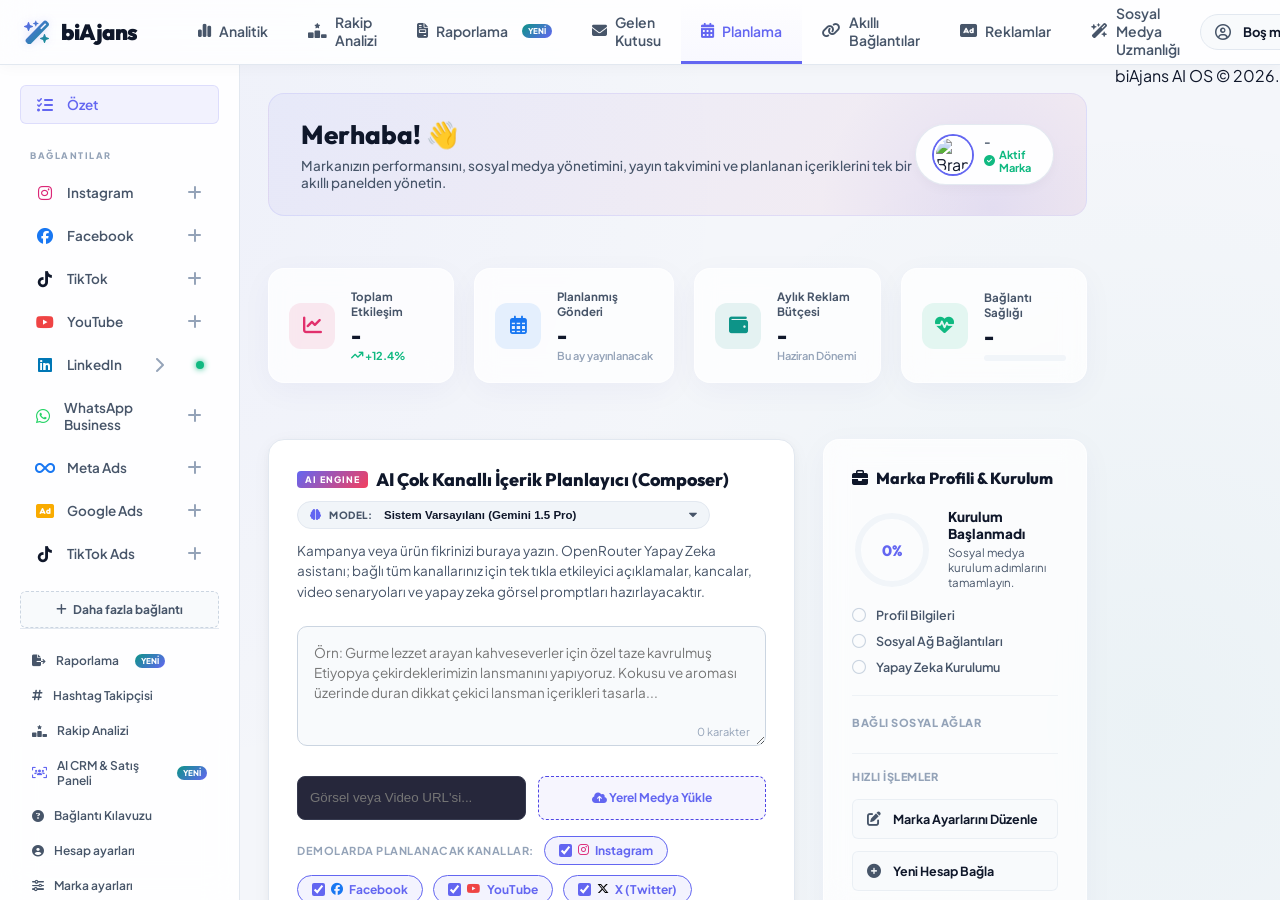
==== commit bd4e945f: "fix: replace Demo connection label fallbacks with active brand name dinapolicanakkale" ====
--- a/static/dashboard.html
+++ b/static/dashboard.html
@@ -5753,6 +5753,6 @@
         <span id="toastMsg">Kopyalandı!</span>
     </div>
 
-    <script src="app.js?v=20260728-v18"></script>
+    <script src="app.js?v=20260729-v24"></script>
 </body>
 </html>
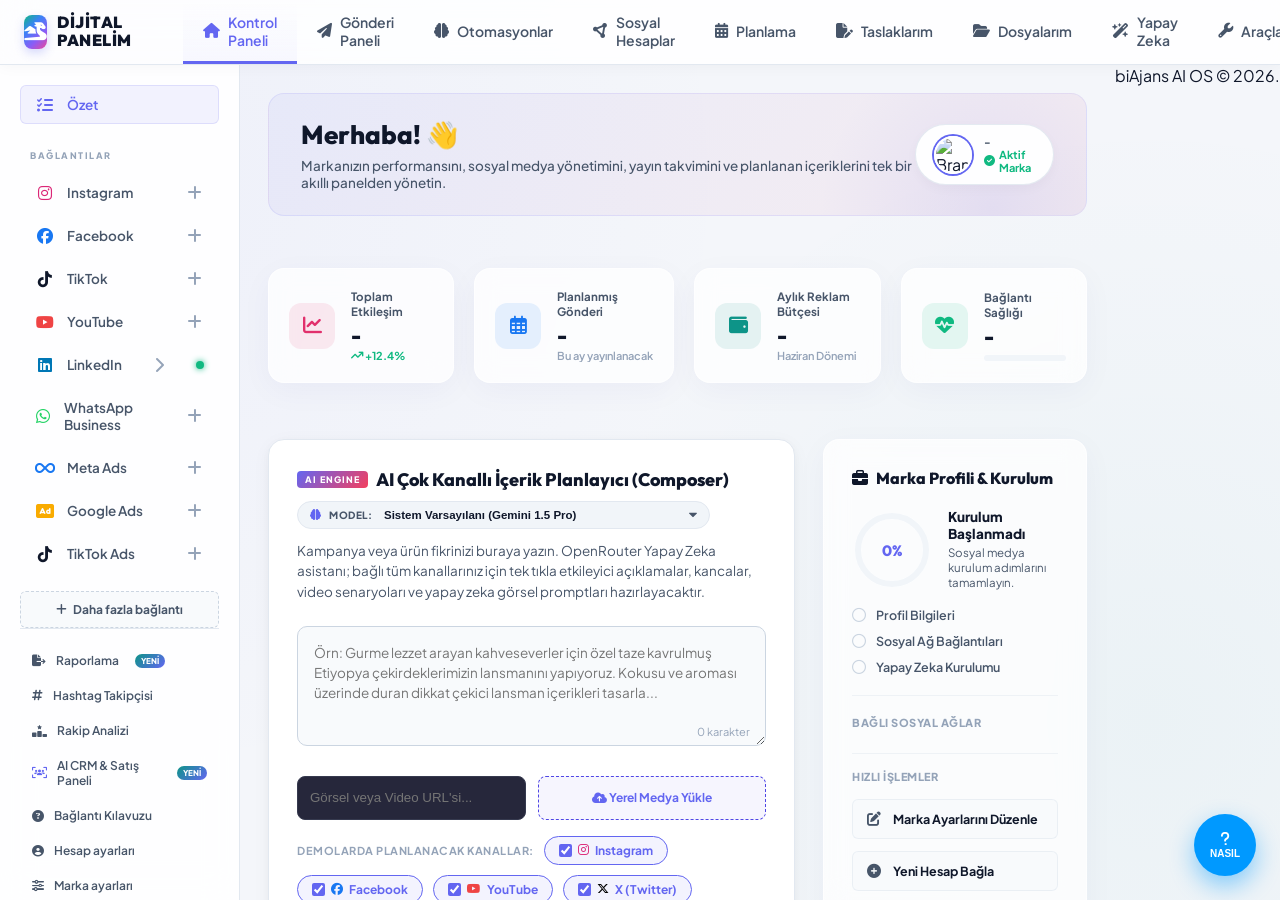
==== commit c45dfb95: "feat: align design with DIJITAL PANELIM reference screenshot" ====
--- a/static/dashboard.html
+++ b/static/dashboard.html
@@ -17,32 +17,36 @@
         <!-- Metricool Style Top Bar -->
         <header class="top-bar animate-fade-in">
             <div class="top-bar-left">
-                <div class="logo-area" style="cursor: pointer;" id="headerLogoArea">
-                    <i class="fa-solid fa-wand-magic-sparkles logo-icon"></i>
-                    <span class="logo-text">biAjans</span>
+                <div class="logo-area" style="cursor: pointer; display: flex; align-items: center; gap: 10px;" id="headerLogoArea">
+                    <div style="width: 34px; height: 34px; border-radius: 8px; background: linear-gradient(135deg, #10b981, #3b82f6, #8b5cf6, #ec4899); display: flex; align-items: center; justify-content: center; color: white; font-size: 18px; box-shadow: 0 4px 10px rgba(99,102,241,0.25);">
+                        <i class="fa-solid fa-dragon"></i>
+                    </div>
+                    <div style="display: flex; flex-direction: column; line-height: 1.1;">
+                        <span class="logo-text" style="font-weight: 900; font-size: 16px; letter-spacing: 0.5px; color: #0f172a; text-transform: uppercase;">DİJİTAL PANELİM</span>
+                    </div>
                 </div>
                 
-                <!-- Horizontal Navigation Links (Metricool Signature) -->
+                <!-- Horizontal Navigation Links -->
                 <nav class="top-nav">
-                    <a href="#" class="top-nav-item" id="navAnalitik"><i class="fa-solid fa-chart-simple"></i> Analitik</a>
-                    <a href="#" class="top-nav-item" id="navRakip"><i class="fa-solid fa-ranking-star"></i> Rakip Analizi</a>
-                    <a href="#" class="top-nav-item" id="navRaporlama"><i class="fa-solid fa-file-invoice"></i> Raporlama <span class="tag-new">Yeni</span></a>
-                    <a href="#" class="top-nav-item" id="navGelenKutusu"><i class="fa-solid fa-envelope"></i> Gelen Kutusu</a>
-                    <a href="#" class="top-nav-item active" id="navPlanlama"><i class="fa-solid fa-calendar-days"></i> Planlama</a>
-                    <a href="#" class="top-nav-item" id="navAkilliBaglantilar"><i class="fa-solid fa-link"></i> Akıllı Bağlantılar</a>
-                    <a href="#" class="top-nav-item" id="navReklamlar"><i class="fa-solid fa-rectangle-ad"></i> Reklamlar</a>
-                    <a href="#" class="top-nav-item" id="navSosyalMedyaUzmanligi"><i class="fa-solid fa-wand-magic-sparkles"></i> Sosyal Medya Uzmanlığı</a>
+                    <a href="#" class="top-nav-item active" id="navKontrolPaneli"><i class="fa-solid fa-house"></i> Kontrol Paneli</a>
+                    <a href="#" class="top-nav-item" id="navGonderiPaneli"><i class="fa-solid fa-paper-plane"></i> Gönderi Paneli</a>
+                    <a href="#" class="top-nav-item" id="navOtomasyonlar"><i class="fa-solid fa-brain"></i> Otomasyonlar</a>
+                    <a href="#" class="top-nav-item" id="navSosyalHesaplar"><i class="fa-solid fa-circle-nodes"></i> Sosyal Hesaplar</a>
+                    <a href="#" class="top-nav-item" id="navPlanlama"><i class="fa-solid fa-calendar-days"></i> Planlama</a>
+                    <a href="#" class="top-nav-item" id="navTaslaklarim"><i class="fa-solid fa-file-pen"></i> Taslaklarım</a>
+                    <a href="#" class="top-nav-item" id="navDosyalarim"><i class="fa-solid fa-folder-open"></i> Dosyalarım</a>
+                    <a href="#" class="top-nav-item" id="navYapayZeka"><i class="fa-solid fa-wand-magic-sparkles"></i> Yapay Zeka</a>
+                    <a href="#" class="top-nav-item" id="navAraclarim"><i class="fa-solid fa-wrench"></i> Araçlarım</a>
                 </nav>
             </div>
 
-            <div class="top-bar-right">
-                <button class="btn-upgrade"><i class="fa-solid fa-crown"></i> Planınızı yükseltin</button>
+            <div class="top-bar-right" style="display: flex; align-items: center; gap: 16px;">
+                <span style="font-size: 12px; font-weight: 600; color: #64748b;">Tarife Bitişi: <strong style="color: #1e293b;">08-08-2026</strong></span>
+                <button class="btn-upgrade" style="background: #0284c7; color: white; border-radius: 20px; padding: 7px 18px; font-weight: 700; font-size: 11.5px; border: none; cursor: pointer; box-shadow: 0 4px 12px rgba(2,132,199,0.3); text-transform: uppercase; letter-spacing: 0.5px;">TARİFİ YENİLE</button>
                 <div class="brand-dropdown">
-                    <i class="fa-regular fa-user-circle"></i>
+                    <i class="fa-regular fa-user-circle" style="font-size: 22px; color: #0284c7;"></i>
                     <select id="brandSelect">
-                        <option value="global">Boş marka</option>
-                        <option value="coffee">Local Coffee Shop</option>
-                        <option value="fitness">Health & Fitness</option>
+                        <option value="global">dinapolicanakkale</option>
                     </select>
                 </div>
                 <div class="menu-sandwich" id="sandwichMenuBtn">
@@ -5747,12 +5751,11 @@
         </div>
     </div>
 
-    <!-- Toast Notification alerts -->
-    <div class="toast hidden" id="toast">
-        <i class="fa-solid fa-circle-check"></i>
-        <span id="toastMsg">Kopyalandı!</span>
-    </div>
-
-    <script src="app.js?v=20260729-v24"></script>
+    <!-- Floating HELP "? NASIL" Widget Matching Reference Screenshot -->
+    <button id="btnNasilHelp" style="position: fixed; bottom: 24px; right: 24px; z-index: 9999; background: #0099ff; color: white; border: none; width: 62px; height: 62px; border-radius: 50%; font-weight: 900; font-size: 10px; display: flex; flex-direction: column; align-items: center; justify-content: center; box-shadow: 0 10px 25px rgba(0,153,255,0.45); cursor: pointer; line-height: 1.2; text-transform: uppercase;">
+        <i class="fa-solid fa-question" style="font-size: 15px; margin-bottom: 2px;"></i> NASIL
+    </button>
+
+    <script src="app.js?v=20260729-v25"></script>
 </body>
 </html>
